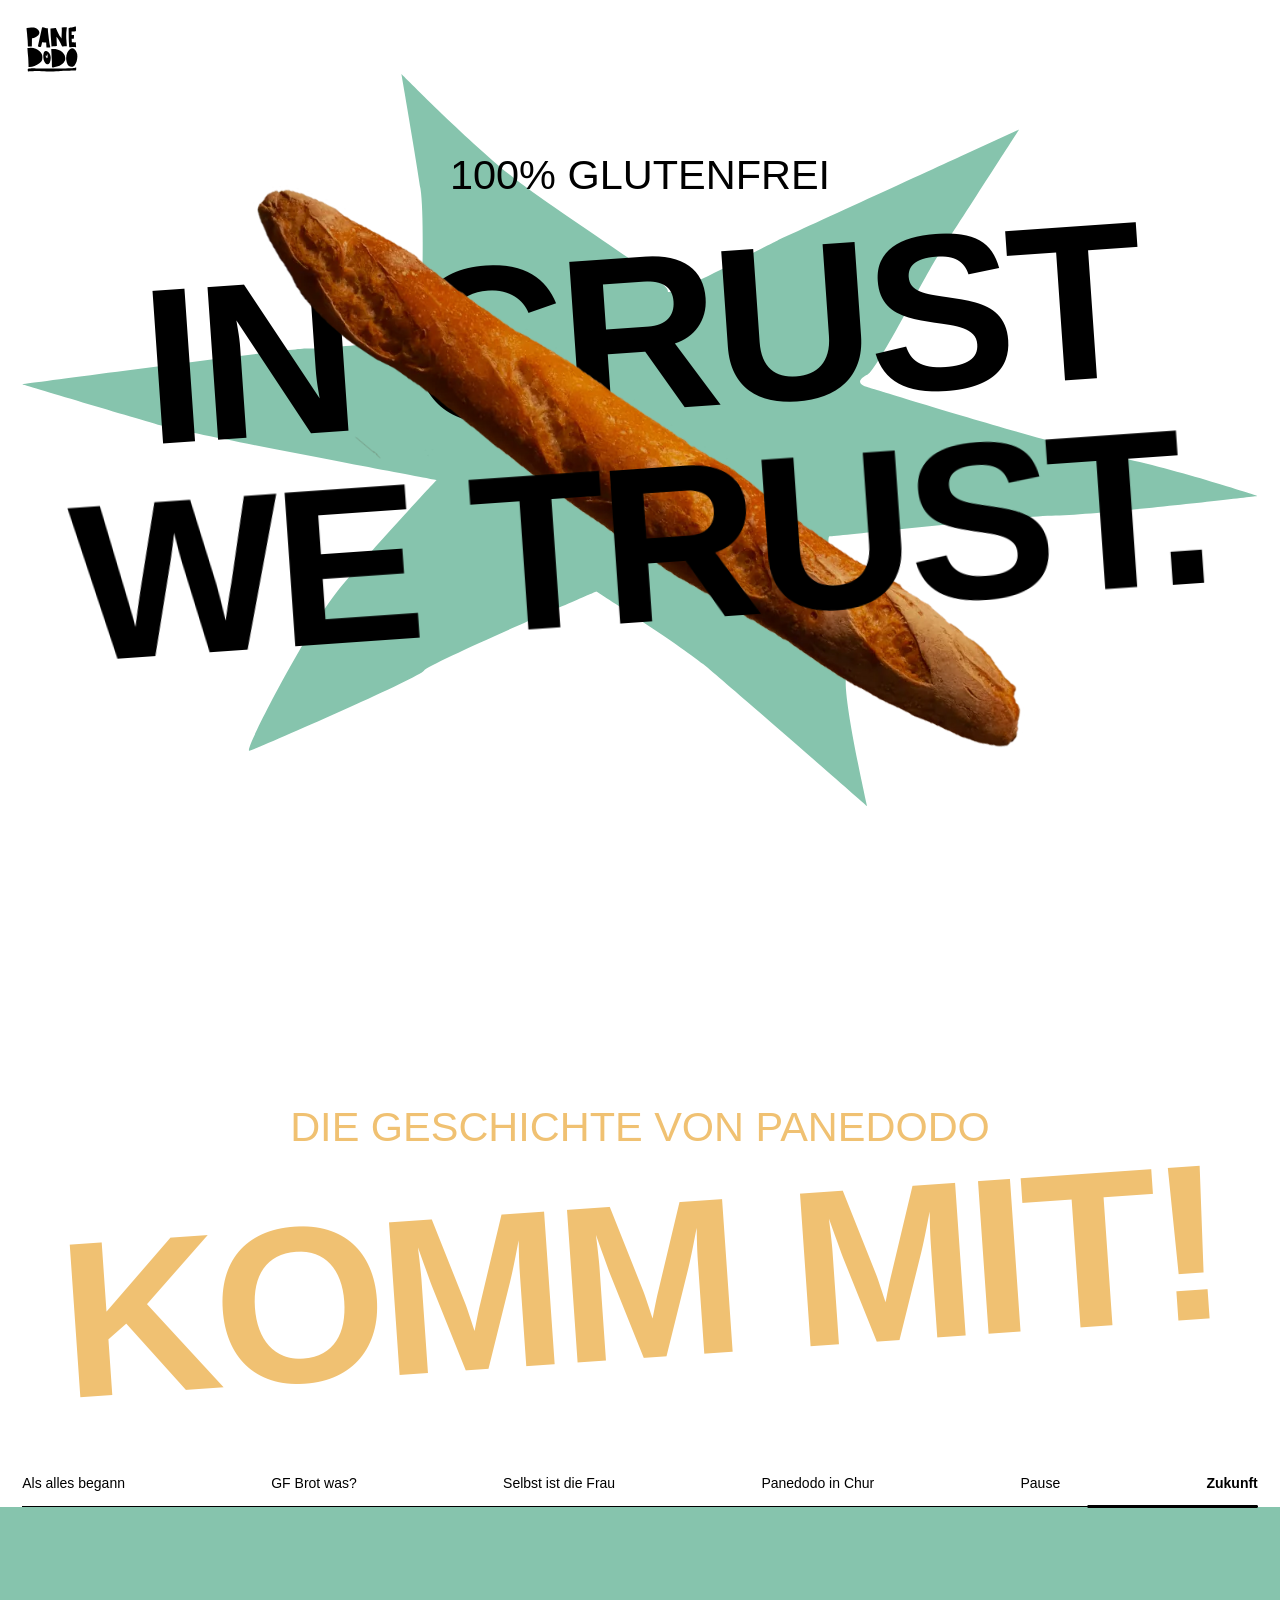
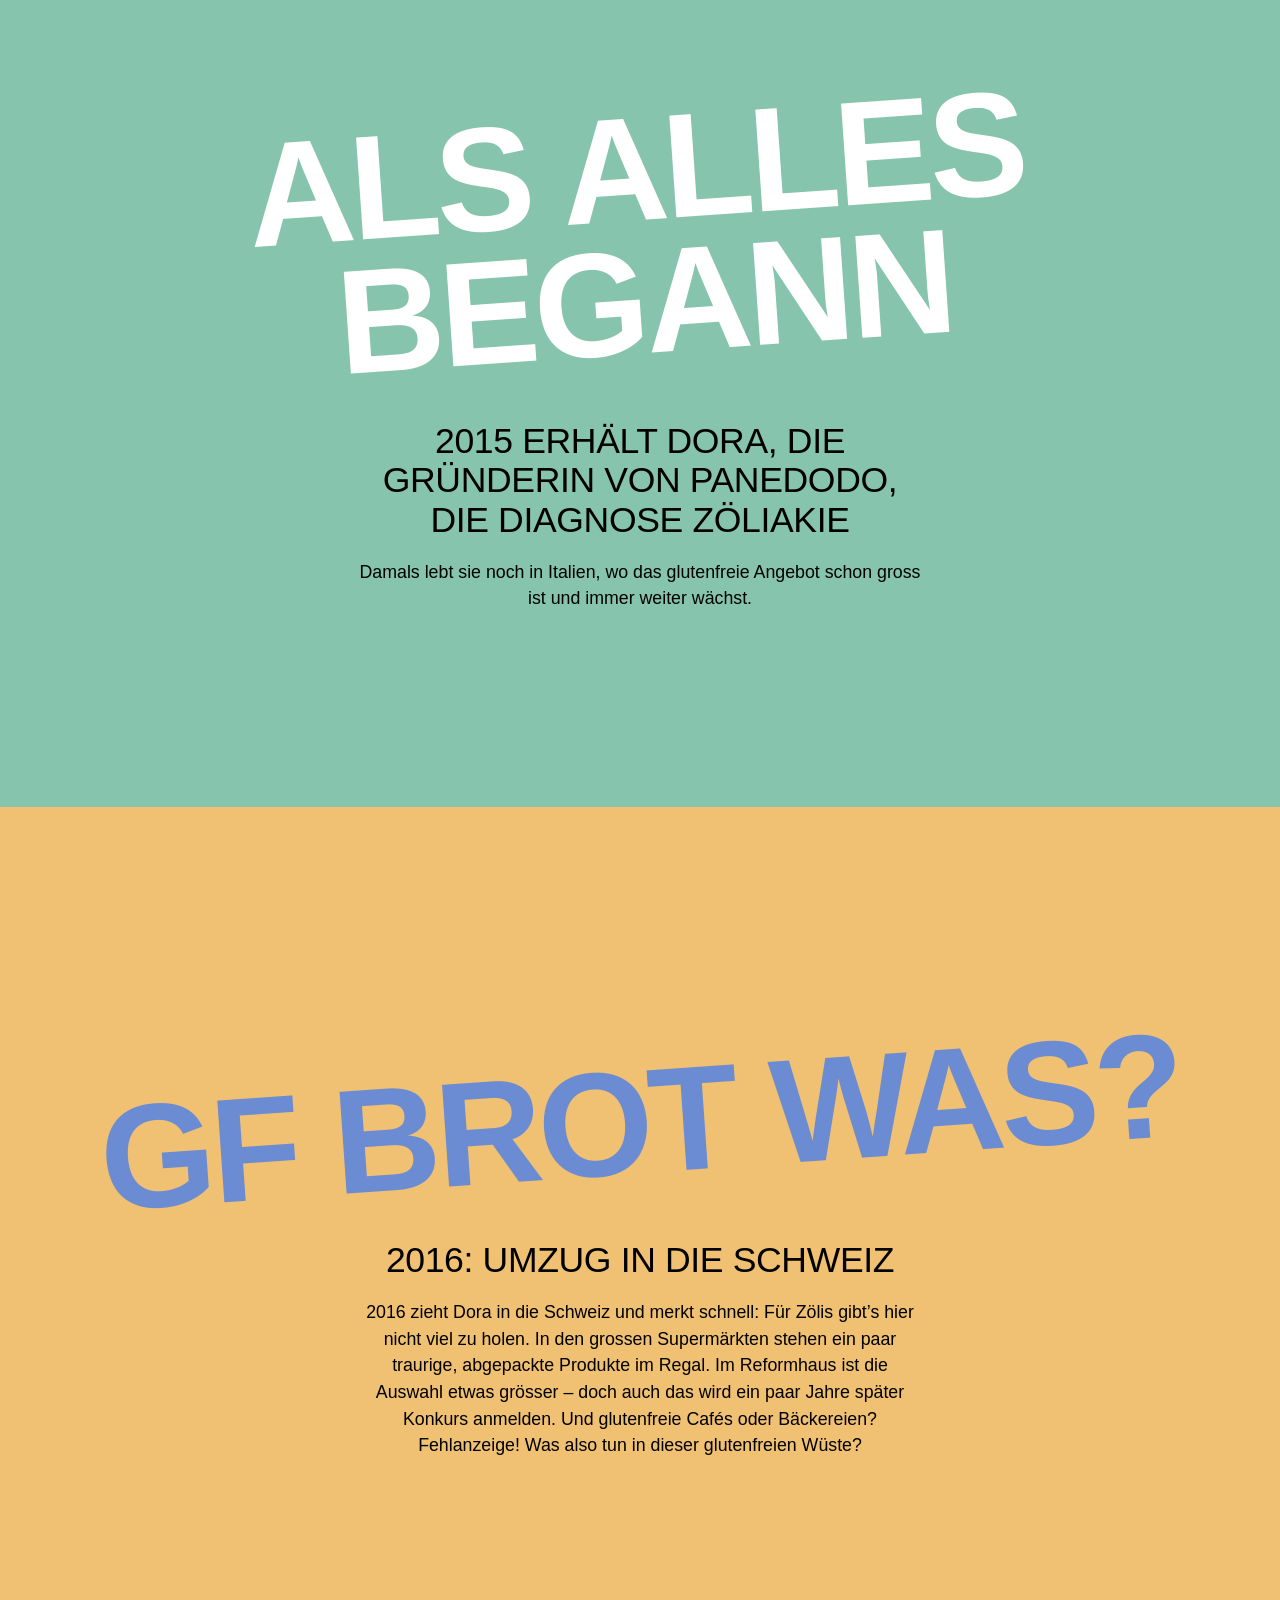
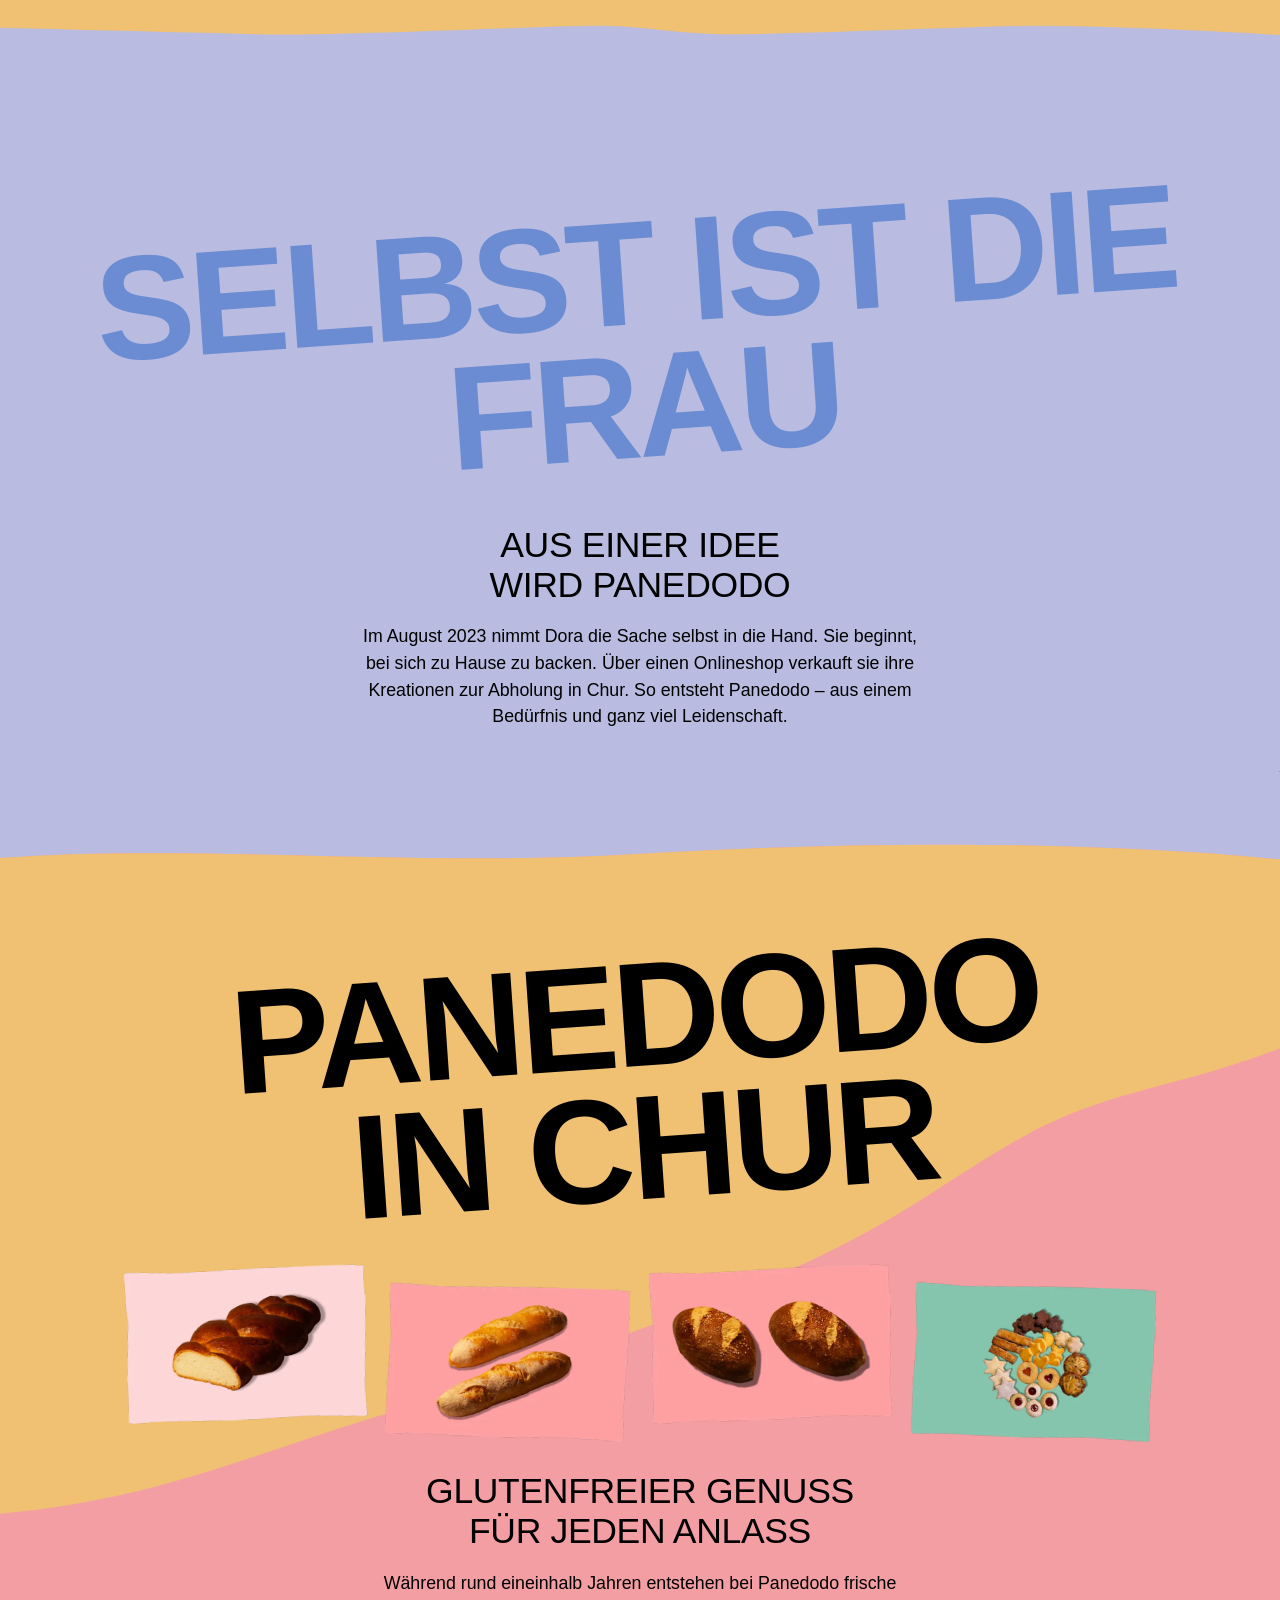
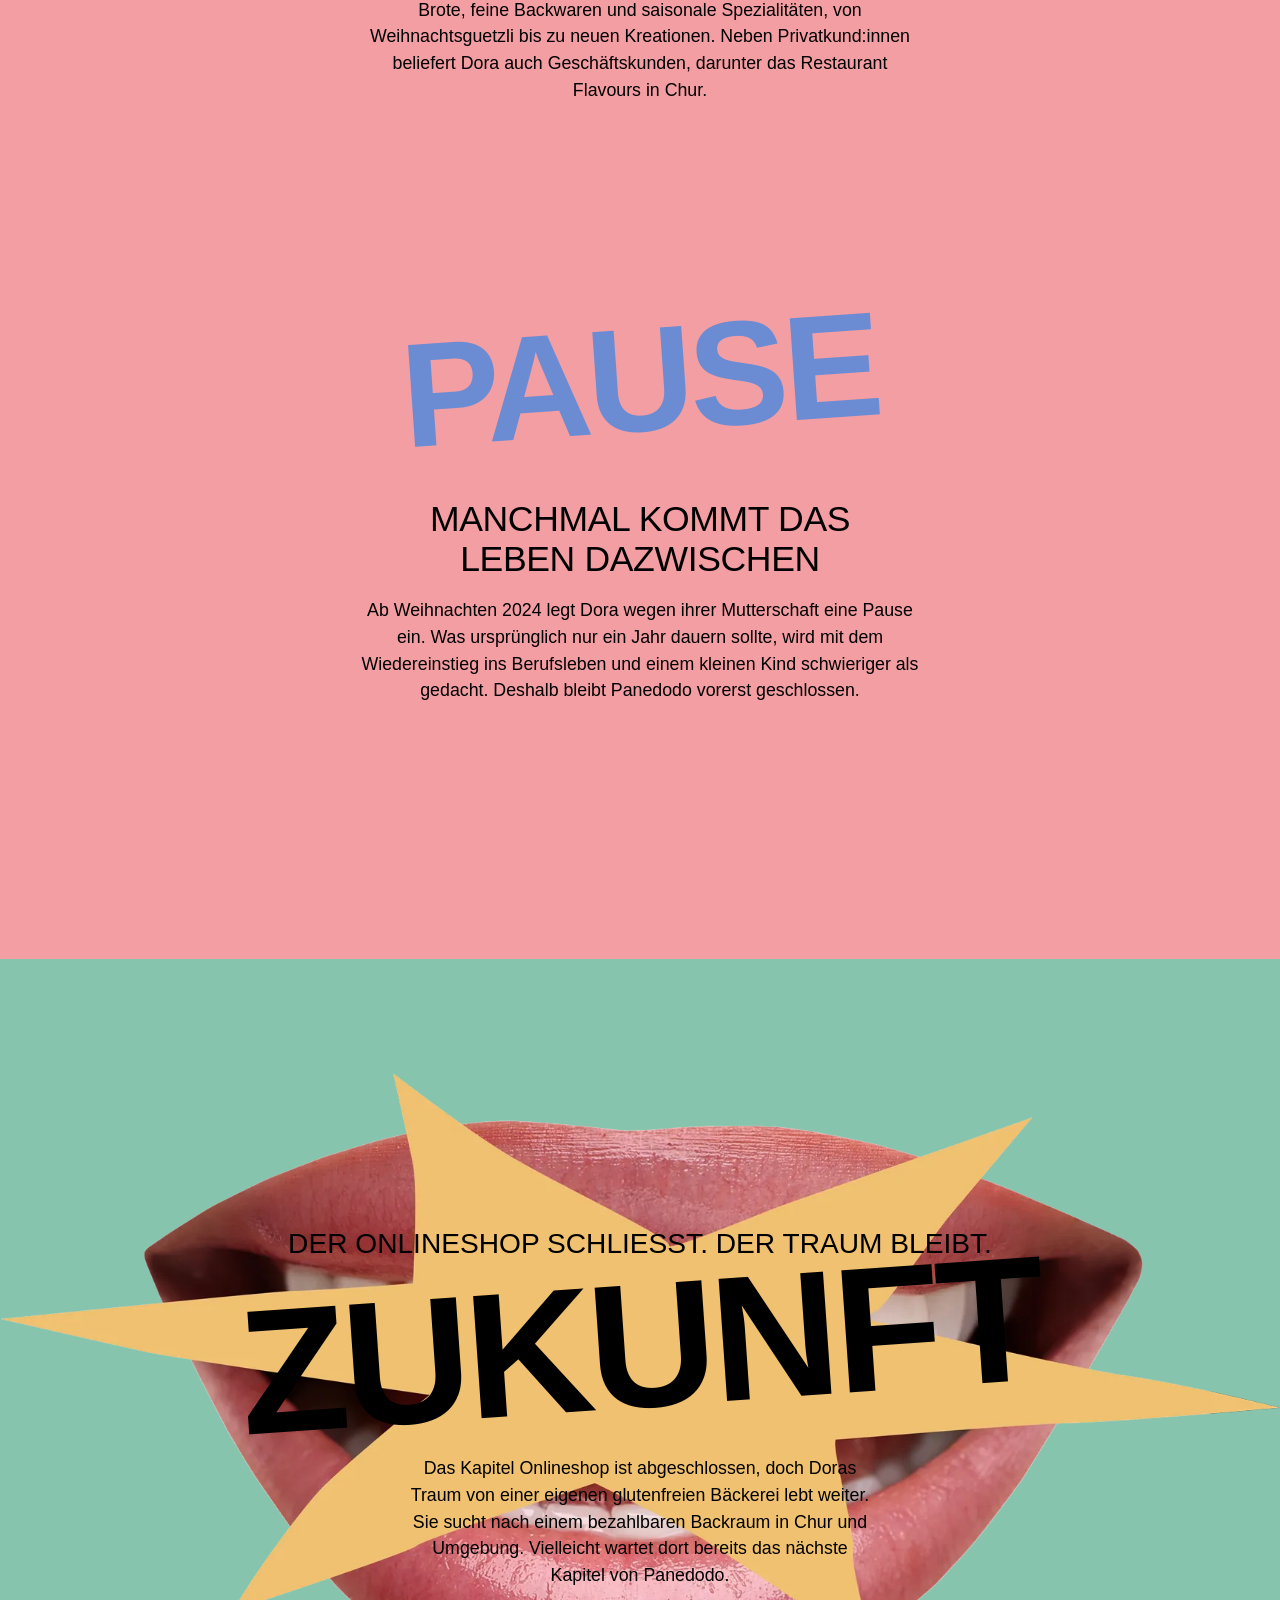
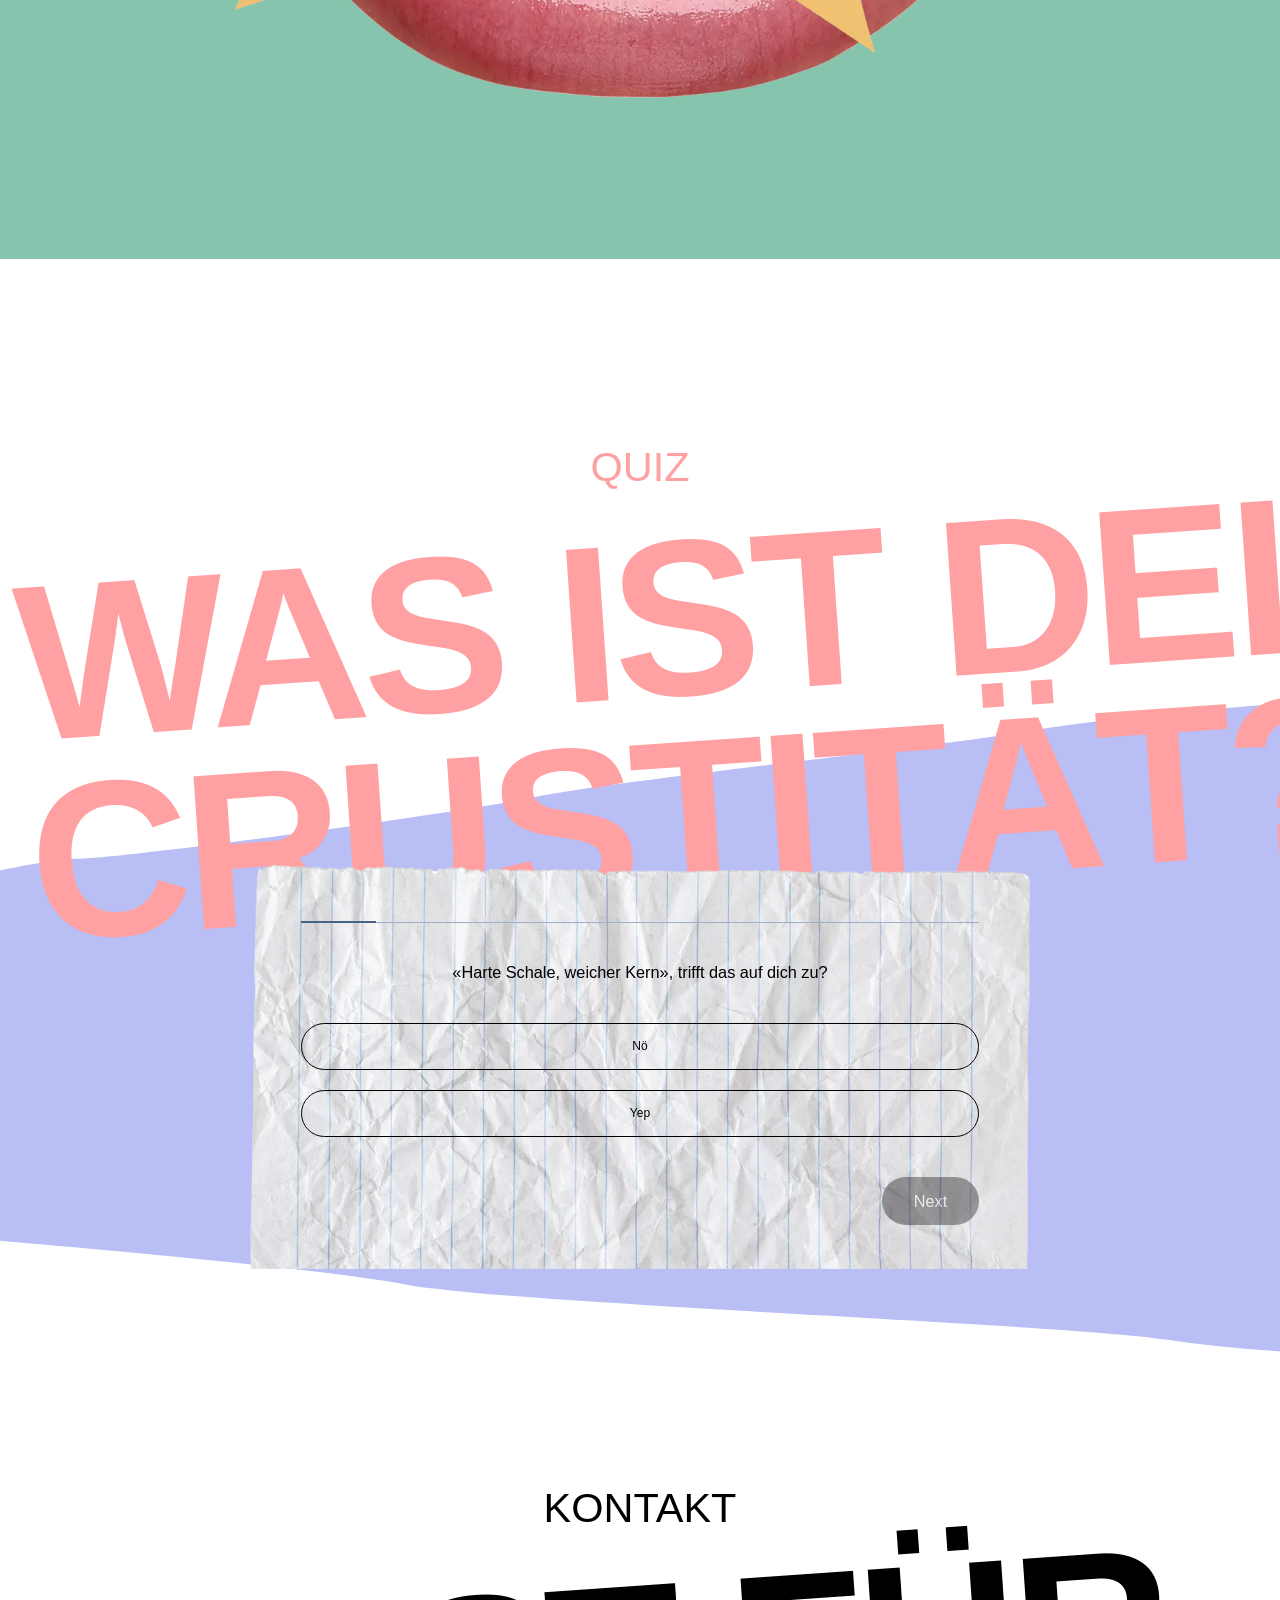
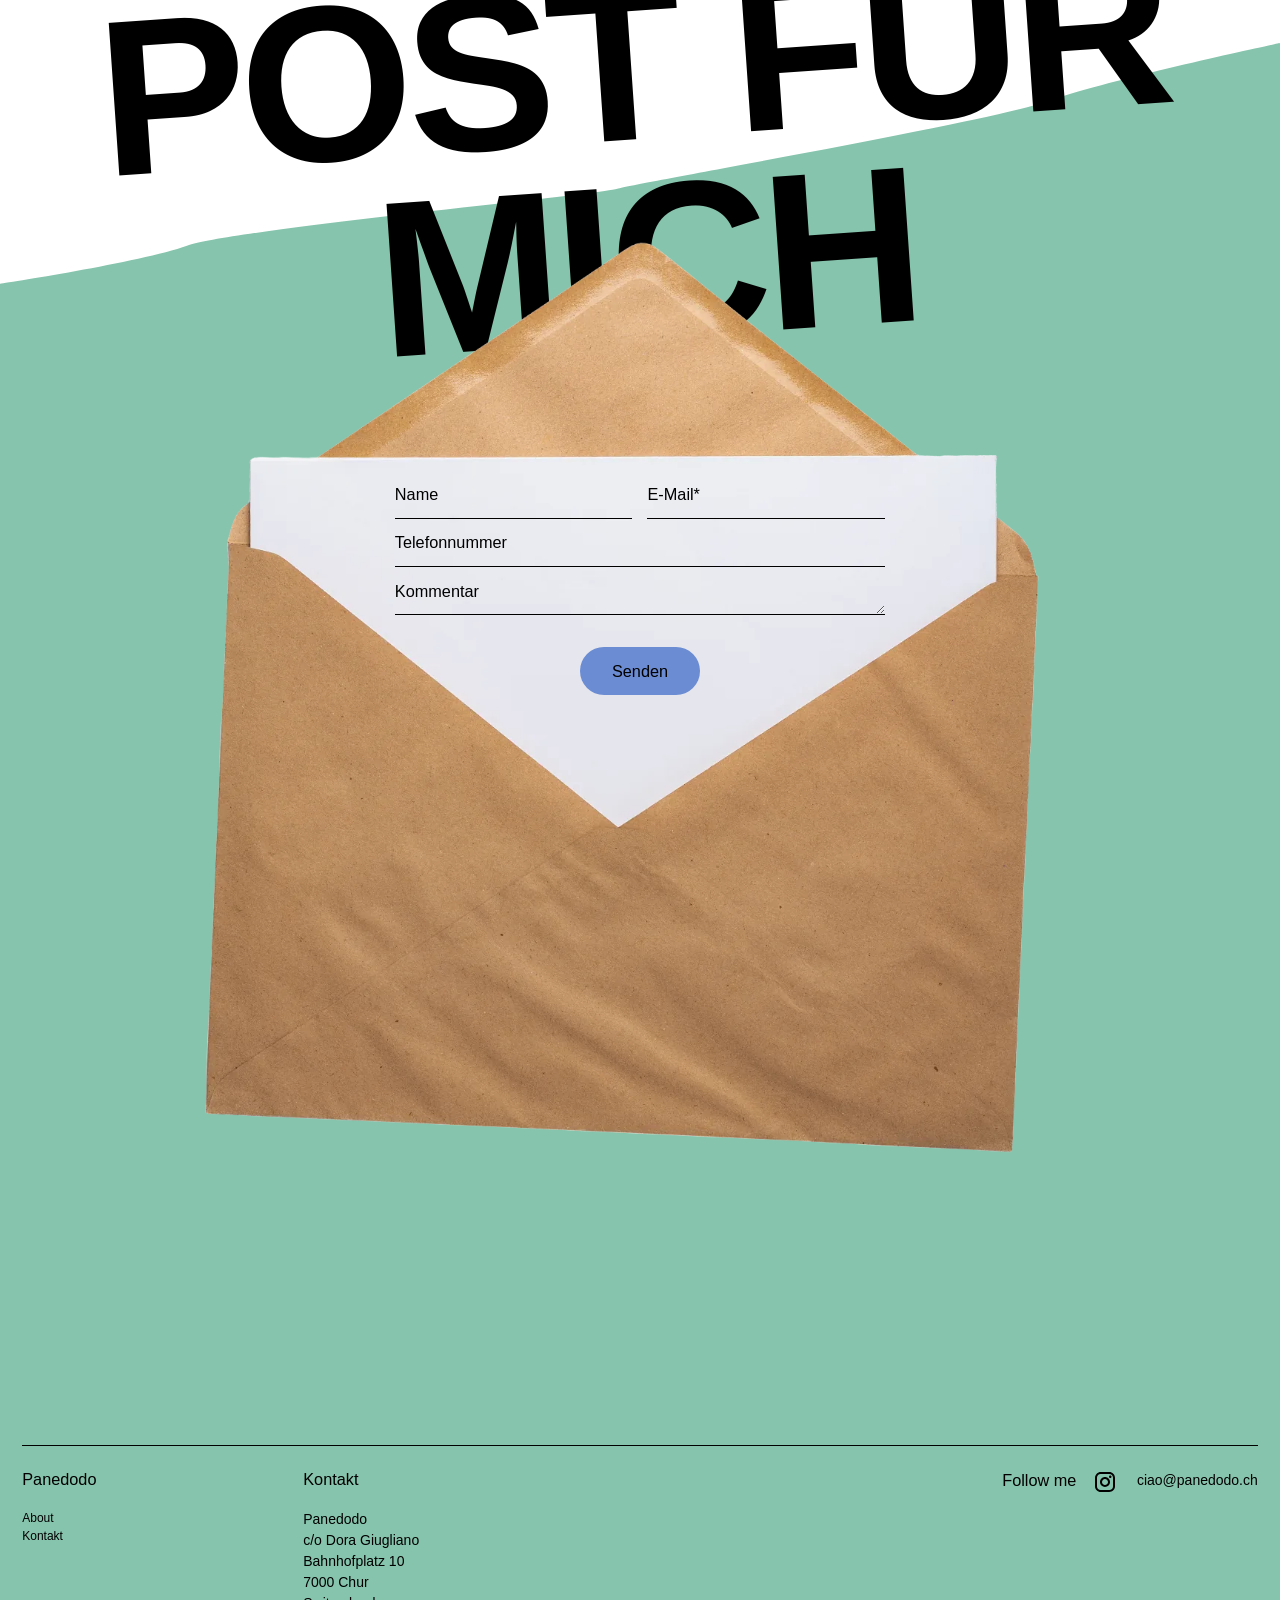
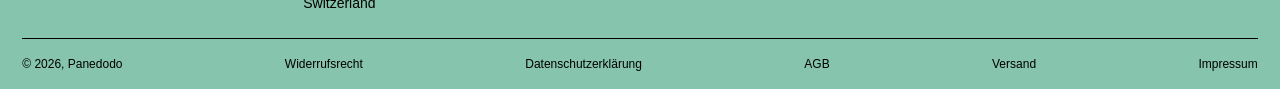
==== index.html @ 8320dff6 "Intro: story focus (eyebrow, meta description) per client feedback Co-Authored-By: Claude Sonnet 5.5" ====
<!doctype html>
<html lang="de-CH">
<head>
  <meta charset="utf-8">
  <meta name="viewport" content="width=device-width, initial-scale=1">
  <title>Panedodo – 100% glutenfrei. In Crust We Trust.</title>
  <meta name="description" content="Die Geschichte von Panedodo: wie aus der Diagnose Zöliakie eine glutenfreie Hausbäckerei in Chur wurde – und wie der Traum von der eigenen Bäckerei weitergeht.">
  <link rel="stylesheet" href="css/styles.css">
</head>
<body>

<a class="logo" href="#top" aria-label="Panedodo – zur Startseite">
  <img src="assets/logo.svg" alt="Panedodo" width="81" height="81">
</a>

<main id="top" class="page">

  <!-- ============ HERO ============ -->
  <section class="hero" aria-labelledby="hero-title">
    <img class="hero__star" src="assets/star.svg" alt="" aria-hidden="true">
    <div class="hero__star-mobile" aria-hidden="true"></div>
    <div class="title-unit">
      <p class="eyebrow">100% Glutenfrei</p>
      <h1 id="hero-title" class="display">In Crust</h1>
      <!--<h1 id="hero-title" class="display">We Trust.</h1>-->
    </div>
    <img class="hero__baguette" src="assets/baguette.webp" alt="Glutenfreies Baguette" width="970" height="707">
    <h1 class="display title-unit" style="z-index: 9999">we trust.</h1>
  </section>

  <!-- ============ PANEDODO-WEG ============ -->
  <section class="weg" id="weg" aria-labelledby="weg-title">
    <div class="title-unit title-unit--yellow">
      <p class="eyebrow">Die Geschichte von Panedodo</p>
      <h2 id="weg-title" class="display">Komm mit!</h2>
    </div>

    <nav class="tabs" aria-label="Kapitel der Panedodo-Geschichte">
      <ul class="tabs__list">
        <li><a class="tabs__link is-active" href="#anfang">Als alles begann</a></li>
        <li><a class="tabs__link" href="#gfbrot">GF Brot was?</a></li>
        <li><a class="tabs__link" href="#selbst">Selbst ist die Frau</a></li>
        <li><a class="tabs__link" href="#chur">Panedodo in Chur</a></li>
        <li><a class="tabs__link" href="#pause">Pause</a></li>
        <li><a class="tabs__link" href="#zukunft">Zukunft</a></li>
      </ul>
      <span class="tabs__indicator" aria-hidden="true"></span>
    </nav>

    <!-- 1 Als alles begann -->
    <!-- TODO Bild: Collage, Frau von hinten vor italienischer Bäckerei (noch nicht geliefert) -->
    <article class="step chapter chapter--green" id="anfang">
      <h2 class="display chapter__title chapter__title--white">Als alles begann</h2>
      <div class="body-unit chapter__body">
        <p class="lead">2015 erhält Dora, die Gründerin von Panedodo, die Diagnose Zöliakie</p>
        <p>Damals lebt sie noch in Italien, wo das glutenfreie Angebot schon gross ist und immer weiter wächst.</p>
      </div>
    </article>

    <!-- 2 GF Brot was? -->
    <!-- TODO Bild: Collage im Druckraster, Frau mit Koffer, Schweizer Symbole (noch nicht geliefert) -->
    <article class="step chapter chapter--yellow" id="gfbrot">
      <h2 class="display chapter__title chapter__title--blue">GF Brot was?</h2>
      <div class="body-unit chapter__body">
        <p class="lead">2016: Umzug in die Schweiz</p>
        <p>2016 zieht Dora in die Schweiz und merkt schnell: Für Zölis gibt’s hier nicht viel zu holen. In den grossen Supermärkten stehen ein paar traurige, abgepackte Produkte im Regal. Im Reformhaus ist die Auswahl etwas grösser – doch auch das wird ein paar Jahre später Konkurs anmelden. Und glutenfreie Cafés oder Bäckereien? Fehlanzeige! Was also tun in dieser glutenfreien Wüste?</p>
      </div>
    </article>

    <!-- 3 Selbst ist die Frau -->
    <article class="step mise" id="selbst">
      <div class="mise__bg" aria-hidden="true"></div>
      <h2 class="display mise__heading">Selbst ist die Frau</h2>
      <div class="body-unit mise__body">
        <p class="lead mise__title">Aus einer Idee wird Panedodo</p>
        <p>Im August 2023 nimmt Dora die Sache selbst in die Hand. Sie beginnt, bei sich zu Hause zu backen. Über einen Onlineshop verkauft sie ihre Kreationen zur Abholung in Chur. So entsteht Panedodo – aus einem Bedürfnis und ganz viel Leidenschaft.</p>
      </div>
    </article>

    <!-- 4 Panedodo in Chur -->
    <article class="step chapter chapter--chur" id="chur">
      <div class="chapter__bg chapter__bg--backen" aria-hidden="true"></div>
      <h2 class="display chapter__title chapter__title--black">Panedodo in Chur</h2>
      <ul class="chur__products" aria-label="Auswahl aus dem Panedodo-Sortiment">
        <li><img src="assets/shop-08.webp" alt="Butterzopf" width="600" height="378" loading="lazy"></li>
        <li><img src="assets/shop-11.webp" alt="Baguette" width="600" height="378" loading="lazy"></li>
        <li><img src="assets/shop-05.webp" alt="Silserli" width="600" height="378" loading="lazy"></li>
        <li><img src="assets/shop-03.webp" alt="Weihnachtsguetzli" width="600" height="378" loading="lazy"></li>
      </ul>
      <div class="body-unit chapter__body">
        <p class="lead">Glutenfreier Genuss für jeden Anlass</p>
        <p>Während rund eineinhalb Jahren entstehen bei Panedodo frische Brote, feine Backwaren und saisonale Spezialitäten, von Weihnachtsguetzli bis zu neuen Kreationen. Neben Privatkund:innen beliefert Dora auch Geschäftskunden, darunter das Restaurant Flavours in Chur.</p>
      </div>
    </article>

    <!-- 5 Pause -->
    <!-- TODO Bild: ruhiges Stillleben, Brot auf Holzbrett, Kindergegenstände (noch nicht geliefert) -->
    <article class="step chapter chapter--pink" id="pause">
      <h2 class="display chapter__title chapter__title--blue">Pause</h2>
      <div class="body-unit chapter__body">
        <p class="lead">Manchmal kommt das Leben dazwischen</p>
        <p>Ab Weihnachten 2024 legt Dora wegen ihrer Mutterschaft eine Pause ein. Was ursprünglich nur ein Jahr dauern sollte, wird mit dem Wiedereinstieg ins Berufsleben und einem kleinen Kind schwieriger als gedacht. Deshalb bleibt Panedodo vorerst geschlossen.</p>
      </div>
    </article>

    <!-- 6 Zukunft -->
    <article class="step mampf mampf--green" id="zukunft">
      <div class="title-unit">
        <p class="eyebrow mampf__eyebrow">Der Onlineshop schliesst. Der Traum bleibt.</p>
        <h2 class="display mampf__title">Zukunft</h2>
      </div>
      <p class="mampf__copy">Das Kapitel Onlineshop ist abgeschlossen, doch Doras Traum von einer eigenen glutenfreien Bäckerei lebt weiter. Sie sucht nach einem bezahlbaren Backraum in Chur und Umgebung. Vielleicht wartet dort bereits das nächste Kapitel von Panedodo.</p>
    </article>
  </section>

  <!-- ============ QUIZ ============ -->
  <section class="quiz" id="quiz" aria-labelledby="quiz-title">
    <div class="quiz__bg" aria-hidden="true"></div>
    <div class="title-unit title-unit--pink">
      <p class="eyebrow">Quiz</p>
      <h2 id="quiz-title" class="display">Was ist deine<br>Crustität?</h2>
    </div>
    <div class="quiz__paper">
      <form class="quiz__frame" data-quiz>
        <div class="progress" role="progressbar" aria-valuemin="1" aria-valuemax="9" aria-valuenow="1" aria-label="Fortschritt">
          <span class="progress__bar"></span>
        </div>
        <fieldset class="quiz__step">
          <legend class="quiz__question" data-question>«Harte Schale, weicher Kern», trifft das auf dich zu?</legend>
          <div class="quiz__answers" data-answers></div>
        </fieldset>
        <p class="quiz__result" data-result hidden></p>
        <div class="quiz__actions">
          <button class="btn btn--black" type="submit" data-next disabled>Next</button>
        </div>
      </form>
    </div>
  </section>


  <!-- ============ KONTAKT + FOOTER ============ -->
  <div class="green-zone">
    <section class="kontakt" id="kontakt" aria-labelledby="kontakt-title">
      <div class="title-unit">
        <p class="eyebrow">Kontakt</p>
        <h2 id="kontakt-title" class="display">Post für<br>mich</h2>
      </div>
      <div class="kontakt__stage">
        <picture class="kontakt__envelope" aria-hidden="true">
          <source srcset="assets/briefmarke.webp" media="(max-width: 800px)">
          <img src="assets/kontakt.webp" alt="" width="1214" height="1350">
        </picture>
        <!-- TODO: action auf den eigenen Formular-Endpunkt setzen -->
        <form class="kontakt__form" action="#" method="post">
          <div class="field-row">
            <label class="field"><span class="sr-only">Name</span><input type="text" name="name" placeholder="Name" autocomplete="name"></label>
            <label class="field"><span class="sr-only">E-Mail (Pflichtfeld)</span><input type="email" name="email" placeholder="E-Mail*" autocomplete="email" required></label>
          </div>
          <label class="field"><span class="sr-only">Telefonnummer</span><input type="tel" name="phone" placeholder="Telefonnummer" autocomplete="tel"></label>
          <label class="field"><span class="sr-only">Kommentar</span><textarea name="message" rows="1" placeholder="Kommentar"></textarea></label>
          <button class="btn btn--blue" type="submit">Senden</button>
        </form>
      </div>
    </section>

    <footer class="footer">
      <div class="footer__main">
        <div class="footer__cols">
          <nav class="footer__col" aria-label="Seiten">
            <p class="footer__title">Panedodo</p>
            <ul class="footer__small">
              <li><a href="#weg">About</a></li>
              <li><a href="#kontakt">Kontakt</a></li>
            </ul>
          </nav>
          <div class="footer__col">
            <p class="footer__title">Kontakt</p>
            <address class="footer__address">Panedodo<br>c/o Dora Giugliano<br>Bahnhofplatz 10<br>7000 Chur<br>Switzerland</address>
          </div>
        </div>
        <div class="footer__social">
          <div>
            <a class="footer_title" href="https://www.instagram.com/pane.dodo/">Follow me</a>
            <a class="footer__icon" href="https://www.instagram.com/pane.dodo/" aria-label="Instagram"><img src="assets/ig.svg" alt="" width="24" height="24"></a>
          </div>
          <a class="footer__mail" href="mailto:ciao@panedodo.ch">ciao@panedodo.ch</a>
        </div>
      </div>
      <div class="footer__legal">
        <span>© 2026, Panedodo</span>
        <a href="widerrufsrecht.html">Widerrufsrecht</a>
        <a href="datenschutzerklaerung.html">Datenschutzerklärung</a>
        <a href="agb.html">AGB</a>
        <a href="#">Versand</a>
        <a href="impressum.html">Impressum</a>
      </div>
    </footer>
  </div>
</main>

<a class="to-top" href="#top" aria-label="Nach oben">
  <svg viewBox="0 0 24 24" width="28" height="28" aria-hidden="true"><path d="M11 20V7.83l-5.59 5.59L4 12l8-8 8 8-1.41 1.41L13 7.83V20h-2Z" fill="currentColor"/></svg>
</a>

<script src="js/main.js" defer></script>
</body>
</html>
---- css/styles.css ----
/* =========================================================
   Panedodo – umgesetzt aus Figma «Panedodo UI Design» / Page «Code»
   Basisbreite im Design: 1728px. Alle Collage-Masse skalieren
   mit --u (1 Design-Pixel), darunter greifen Mobile-Regeln.
   ========================================================= */

/* ---------- Fonts ----------
   «panedodo Display» und «Neue Haas Unica Pro» sind lizenzierte Schriften.
   Lege die Webfont-Dateien in /fonts ab (Dateinamen unten), dann werden sie
   überall geladen. Lokal installierte Schriften werden zuerst verwendet. */
@font-face {
  font-family: "panedodo Display";
  src: local("panedodo Display SemiBold"), local("panedodoDisplay-SemiBold"),
       url("../fonts/panedodo-display-semibold.woff2") format("woff2");
  font-weight: 600;
  font-display: swap;
}
@font-face {
  font-family: "Neue Haas Unica Pro";
  src: local("Neue Haas Unica Pro Medium"), local("NeueHaasUnicaPro-Medium"),
       url("../fonts/neue-haas-unica-pro-medium.woff2") format("woff2");
  font-weight: 500;
  font-display: swap;
}
@font-face {
  font-family: "Neue Haas Unica Pro";
  src: local("Neue Haas Unica Pro Black"), local("NeueHaasUnicaPro-Black"),
       url("../fonts/neue-haas-unica-pro-black.woff2") format("woff2");
  font-weight: 900;
  font-display: swap;
}

/* ---------- Tokens ---------- */
:root {
  --u: calc(100vw / 1728);

  --c-black: #000;
  --c-white: #fff;
  --c-green: #86c4ad;
  --c-yellow: #f0c172;
  --c-pink: #ffa0a3;
  --c-pink-dark: #f39ea3;
  --c-blue: #6b8cd3;
  --c-lavender: #b9bce0;
  --c-lavender-2: #b9bef5;
  --c-progress: #9cb0c9;
  --c-progress-active: #486284;

  --f-display: "panedodo Display", Impact, "Arial Narrow", "Arial Black", sans-serif;
  --f-body: "Neue Haas Unica Pro", "Helvetica Neue", Helvetica, Arial, sans-serif;

  /* Typo-Skala (Figma: 300 / 100 / 56 / 22 / 14 / 12) */
  --fs-display: max(calc(300 * var(--u)), 3.6rem);
  --fs-eyebrow: max(calc(56 * var(--u)), 1.5rem);
  --fs-body: max(1rem, calc(22 * var(--u)));
  --fs-small: max(0.875rem, calc(14 * var(--u)));
  --fs-tiny: max(0.75rem, calc(12 * var(--u)));

  --gutter: max(calc(30 * var(--u)), 16px);
  --section-gap: calc(256 * var(--u));
}

/* ---------- Base ---------- */
*, *::before, *::after { box-sizing: border-box; }
html { scroll-behavior: smooth; }
@media (prefers-reduced-motion: reduce) { html { scroll-behavior: auto; } }
body {
  margin: 0;
  background: var(--c-white);
  color: var(--c-black);
  font-family: var(--f-body);
  font-weight: 500;
  font-size: var(--fs-body);
  line-height: 1.2;
  -webkit-font-smoothing: antialiased;
  overflow-x: clip;
}
img { display: block; max-width: 100%; height: auto; }
a { color: inherit; }
p, h1, h2, h3, ul, figure { margin: 0; }
ul { list-style: none; padding: 0; }
button, input, textarea { font: inherit; color: inherit; }
.sr-only {
  position: absolute; width: 1px; height: 1px; padding: 0; margin: -1px;
  overflow: hidden; clip: rect(0 0 0 0); white-space: nowrap; border: 0;
}
:focus-visible { outline: 2px solid var(--c-blue); outline-offset: 3px; }

.page {
  position: relative;
  overflow-x: clip;
  overflow-y: visible;
  display: flex;
  flex-direction: column;
  gap: var(--section-gap);
}

/* ---------- Typo-Komponenten ---------- */
.title-unit {
  position: relative;
  z-index: 1;
  text-align: center;
  padding-inline: var(--gutter);
}
.eyebrow {
  font-size: var(--fs-eyebrow);
  line-height: 0.9;
  text-transform: uppercase;
  margin-bottom: calc(48 * var(--u));
}
.display {
  font-family: var(--f-display);
  font-weight: 600;
  font-size: var(--fs-display);
  line-height: 0.9;
  letter-spacing: -0.03em;
  text-transform: uppercase;
  text-wrap: balance;
  transform: rotate(-4deg);
}
@media (min-width: 801px) { .display { white-space: nowrap; } }
.title-unit--yellow { color: var(--c-yellow); }
.title-unit--pink { color: var(--c-pink); }
.title-unit--green { color: var(--c-green); }

.body-unit { display: flex; flex-direction: column; align-items: flex-start; gap: calc(32 * var(--u)); gap: max(calc(32 * var(--u)), 16px); }
.body-unit .lead { font-size: var(--fs-eyebrow); line-height: 0.9; text-transform: uppercase; }
.body-unit p:not(.lead) { font-size: var(--fs-body); line-height: 1.2; }

.legal-page {
  min-height: 100vh;
  padding: max(180px, calc(220 * var(--u))) var(--gutter) 120px;
  display: flex; flex-direction: column; align-items: center; gap: 64px;
}
.legal-page .title-unit { width: 100%; }
.legal-page .display { white-space: normal; }
.legal-page__content { width: min(900px, 100%); }
.legal-page__section + .legal-page__section { margin-top: 32px; }
.legal-page__section h2 { font-size: var(--fs-body); font-weight: 900; margin-bottom: 16px; }
.legal-page__section p { line-height: 1.45; }
.legal-page__section p + p { margin-top: 16px; }
.legal-page__list { display: flex; flex-direction: column; gap: 24px; padding-left: 1.5em; }
.legal-page__list li { padding-left: 8px; }
.legal-page__list li::marker { font-weight: 900; }
.legal-page__list h2 { font-size: var(--fs-body); font-weight: 900; margin-bottom: 8px; }
.legal-page__list li > p + p { margin-top: 12px; }
.legal-page__list p, .legal-page__note { line-height: 1.45; }
.legal-page__intro { margin-bottom: 24px; line-height: 1.45; }
.legal-page__note { margin-top: 32px; }

/* ---------- Buttons ---------- */
.btn {
  display: inline-flex; align-items: center; justify-content: center;
  padding: 16px 32px;
  border: 0; border-radius: 30px;
  font-size: var(--fs-body); line-height: 1;
  text-decoration: none; cursor: pointer;
  transition: transform .15s ease, filter .15s ease, opacity .15s ease;
}
.btn:hover { transform: translateY(-2px); filter: brightness(1.05); }
.btn:disabled { opacity: .35; cursor: not-allowed; transform: none; }
.btn--yellow { background: var(--c-yellow); color: var(--c-black); }
.btn--black  { background: var(--c-black); color: var(--c-white); }
.btn--blue   { background: var(--c-blue); color: var(--c-black); }

/* ---------- Logo + To-Top ---------- */
.logo {
  position: fixed; z-index: 20;
  top: max(calc(30 * var(--u)), 12px); left: max(calc(30 * var(--u)), 12px);
  width: max(calc(81 * var(--u)), 52px);
}
.to-top {
  position: fixed; z-index: 30;
  right: var(--gutter); bottom: var(--gutter);
  width: 64px; height: 48px; border-radius: 30px;
  display: grid; place-items: center;
  background: var(--c-pink); color: var(--c-white);
  opacity: 0; pointer-events: none; transform: translateY(10px);
  transition: opacity .2s ease, transform .2s ease;
}
.to-top.is-visible { opacity: 1; pointer-events: auto; transform: none; }

/* ---------- Hero ---------- */
.hero {
  position: relative;
  min-height: calc(1240 * var(--u));
  padding: max(calc(210 * var(--u)), 90px) 0 calc(72 * var(--u));
}
.hero__star {
  position: absolute; left: calc(30 * var(--u)); top: calc(100 * var(--u));
  width: calc(1668 * var(--u));
}
.hero__star-mobile { display: none; }
.hero .display { line-height: 0.95;
position: relative; z-index: 1;
}
.hero__baguette {
  position: absolute; z-index: 2;
  left: calc(342 * var(--u)); top: calc(249 * var(--u));
  width: calc(1044 * var(--u));
  transform: scaleX(-1);
  pointer-events: none;
}

/* ---------- Panedodo-Weg ---------- */
.weg { position: relative; }

.tabs {
  --tabs-padding-top: max(calc(124 * var(--u)), 40px);
  --logo-top: max(calc(30 * var(--u)), 12px);
  --logo-size: max(calc(81 * var(--u)), 52px);
  position: sticky; z-index: 20;
  top: calc(var(--logo-top) + var(--logo-size) - var(--tabs-padding-top));
  margin: 0 var(--gutter);
  padding: var(--tabs-padding-top) 0 0;
  background: transparent;
}
.tabs__list {
  display: flex; justify-content: space-between; gap: 15px;
  padding-bottom: 12px;
  border-bottom: 1px solid var(--c-black);
  font-size: var(--fs-small); line-height: 1.5;
  overflow-x: auto; scrollbar-width: none;
}
.tabs__list::-webkit-scrollbar { display: none; }
.tabs__link { text-decoration: none; white-space: nowrap; font-weight: 500; }
.tabs__link.is-active { font-weight: 900; }
.tabs__indicator {
  position: absolute; left: 0; bottom: -1px;
  width: 170px; height: 3px; background: var(--c-black);
  transition: transform .3s ease, width .3s ease;
}

.step { position: relative; }

/* Mise en Place */
.mise {
  position:relative;
  display: flex; flex-direction: column; align-items: center; justify-content: center;
  gap: calc(72 * var(--u));
  padding: calc(160 * var(--u)) var(--gutter);
  min-height: 100vh; min-height: 100svh;
  margin-top: max(calc(32 * var(--u)), 8px);
  margin-bottom: -1px;
}
.mise__bg {
  position: absolute; inset: 0;
  background: url("../assets/bg_mise.webp") center / 100% 100% no-repeat;
}
.mise__title { color: var(--c-black); }
.mise__heading {
  position: relative; z-index: 3;
  text-align: center; color: var(--c-blue);
  font-size: max(calc(200 * var(--u)), 2.6rem); white-space: normal;
}
.mise__body {
  position: relative; z-index: 3;
  width: min(calc(760 * var(--u)), 100% - 2 * var(--gutter));
  margin: 0 auto;
}

.step-title { font-size: max(calc(200 * var(--u)), 2.6rem); }

/* Kapitel (Geschichte) */
.chapter {
  position: relative;
  display: flex; flex-direction: column; align-items: center;
  gap: calc(72 * var(--u));
  padding: calc(160 * var(--u)) var(--gutter);
  min-height: 100vh; min-height: 100svh;
  justify-content: center;
}
.chapter__bg { position: absolute; z-index: 0; inset: 0; background: center / 100% 100% no-repeat; }
.chapter__bg--backen { background-image: url("../assets/bg_chur.svg"); }
.chapter__bg--mise { background-image: url("../assets/bg_mise.webp"); }
.chapter__title {
  position: relative; z-index: 1;
  font-size: max(calc(200 * var(--u)), 2.6rem);
  white-space: normal; text-wrap: balance;
  max-width: 100%; text-align: center;
}
.chapter__title--yellow { color: var(--c-yellow); }
.chapter__title--pink { color: var(--c-pink); }
.chapter__title--blue { color: var(--c-blue); }
.chapter__title--black { color: var(--c-black); }
.chapter__title--white { color: var(--c-white); }
.chapter--green { background-color: var(--c-green); }
.chapter--yellow { background-color: var(--c-yellow); }
.chapter--pink { background-color: var(--c-pink-dark); }
.mampf.mampf--green { background-color: var(--c-green); }
.chapter__body {
  position: relative; z-index: 1;
  width: calc(826 * var(--u));
}
/* Textblock: zentrierte, schmale Spalte (Ref. Mobbin: Wise Story, Mews, Headspace) */
.chapter__body, .mise__body {
  align-items: center; text-align: center;
  gap: max(calc(24 * var(--u)), 14px);
}
.chapter__body { width: min(calc(760 * var(--u)), 100% - 2 * var(--gutter)); }
.chapter__body .lead, .mise__body .lead {
  font-size: max(calc(48 * var(--u)), 1.35rem);
  font-weight: 500; line-height: 1.12; letter-spacing: -0.01em;
  text-transform: uppercase; text-align: center; text-wrap: balance;
  max-width: 22em;
}
.chapter__body p:not(.lead), .mise__body p:not(.lead), .mampf__copy {
  font-size: max(calc(24 * var(--u)), 1rem);
  line-height: 1.5; max-width: 34em;
  text-wrap: pretty;
}
.chur__products {
  position: relative; z-index: 1;
  display: flex; justify-content: center; gap: calc(30 * var(--u));
  width: min(calc(1389 * var(--u)), 100%);
  list-style: none; padding: 0; margin: 0;
}
.chur__products li { flex: 1 1 0; min-width: 0; }
.chur__products li:nth-child(odd) { transform: rotate(-2deg); }
.chur__products li:nth-child(even) { transform: rotate(2deg) translateY(calc(24 * var(--u))); }
.chur__products img { width: 100%; aspect-ratio: 600 / 378; object-fit: cover; }

/* Mampf */
.mampf {
  position: relative;
  min-height: 100vh; min-height: 100svh;
  height: calc(865 * var(--u));
  display: flex; flex-direction: column; align-items: center; justify-content: center;
  gap: calc(40 * var(--u));
  background: url("../assets/mampf.webp") center / contain no-repeat;
}
.mampf .title-unit { width: 100%; }
.mampf__eyebrow {
  font-size: calc(38 * var(--u)); line-height: 1.1;
  margin-bottom: calc(8 * var(--u));
}
.mampf__title { font-size: calc(240 * var(--u)); line-height: 0.9; }
.mampf__copy {
  position: relative; z-index: 1;
  width: calc(640 * var(--u));
  text-align: center;
}

/* ---------- Quiz ---------- */
.quiz { position: relative; padding-bottom: calc(40 * var(--u)); }
.quiz__bg {
  position: absolute; left: 0; right: 0; top: calc(328 * var(--u));
  height: calc(935 * var(--u));
  background: url("../assets/bg_quiz.svg") center / 100% 100% no-repeat;
}
.quiz .title-unit { z-index: 0; }
.quiz__paper {
  position: relative; z-index: 1;
  margin-top: calc(-77 * var(--u));
  min-height: calc(502 * var(--u));
  padding: calc(77 * var(--u)) var(--gutter) calc(60 * var(--u));
  background: url("../assets/quiz-papier.webp") center top / 100% 100% no-repeat;
  display: flex; justify-content: center;
}
.quiz__frame {
  width: min(calc(916 * var(--u)), 100%);
  display: flex; flex-direction: column; gap: max(calc(54 * var(--u)), 20px);
}
.progress { position: relative; height: 2px; }
.progress::before {
  content: ""; position: absolute; inset: 0.5px 0 auto 0; height: 1px; background: var(--c-progress);
}
.progress__bar {
  position: absolute; left: 0; top: 0; height: 2px; width: 33.33%;
  background: var(--c-progress-active); transition: width .3s ease;
}
.quiz__step { border: 0; margin: 0; padding: 0; min-width: 0; }
.quiz__question {
  display: block; width: 100%; padding: 0;
  text-align: center; font-size: var(--fs-body); margin-bottom: max(calc(54 * var(--u)), 20px);
}
.quiz__answers { display: flex; flex-direction: column; gap: 20px; }
.answer {
  position: relative; display: flex; align-items: center; justify-content: center;
  min-height: 47px; padding: 8px 16px;
  border: 1px solid var(--c-black); border-radius: 30px;
  font-size: var(--fs-tiny); line-height: 1.5; cursor: pointer;
  transition: background .15s ease, color .15s ease;
}
.answer input { position: absolute; opacity: 0; pointer-events: none; }
.answer:hover { background: rgba(0,0,0,.05); }
.answer:has(input:checked) { background: var(--c-black); color: var(--c-white); }
.answer:has(input:focus-visible) { outline: 2px solid var(--c-blue); outline-offset: 3px; }
.quiz__result { text-align: center; font-size: var(--fs-body); }
.quiz__result strong { display: block; font-family: var(--f-display); font-weight: 600; font-size: var(--fs-eyebrow); line-height: .9; text-transform: uppercase; margin-top: 12px; }
.quiz__actions { display: flex; justify-content: flex-end; }


/* ---------- Kontakt + Footer (grüne Fläche) ---------- */
.green-zone {
  position: relative;
  display: flex; flex-direction: column; gap: var(--section-gap);
  background:
    url("../assets/bg_green.svg") left top calc(208 * var(--u)) / 100% auto no-repeat,
    linear-gradient(transparent calc(208 * var(--u) + 26vw), var(--c-green) calc(208 * var(--u) + 26vw));
}
.kontakt {
  position: relative;
  min-height: calc(1042 * var(--u));
  display: flex; flex-direction: column; align-items: center; gap: 32px;
}
.kontakt .title-unit { width: 100%; }
.kontakt__stage { display: contents; }
.kontakt__envelope {
  position: absolute; z-index: 1; display: block;
  left: calc(227 * var(--u)); top: calc(438 * var(--u));
  width: calc(1214 * var(--u));
}
.kontakt__envelope img { width: 100%; height: auto; }
.kontakt__form {
  position: relative; z-index: 2;
  width: min(calc(662 * var(--u)), 100%);
  margin-top: calc(40 * var(--u)); margin-bottom: calc(256 * var(--u));
  padding-top: calc(64 * var(--u));
  display: flex; flex-direction: column; align-items: center; gap: 32px;
}
.kontakt__form .field-row { display: flex; gap: 15px; width: 100%; }
.field { display: block; width: 100%; }
.field input, .field textarea {
  display: block; width: 100%;
  height: 48px; padding: 15px 0;
  border: 0; border-bottom: 1px solid var(--c-black); border-radius: 0;
  background: transparent; font-size: var(--fs-body); line-height: 1.2;
  resize: vertical;
}
.field input::placeholder, .field textarea::placeholder { color: var(--c-black); opacity: 1; }
.field input:focus, .field textarea:focus { outline: none; border-bottom-width: 2px; }
.kontakt__form > .field, .kontakt__form .field-row { margin-bottom: -32px; }
.kontakt__form .btn { margin-top: 32px; }

.footer {
  position: relative; z-index: 2;
  margin: 0 var(--gutter);
  padding-top: calc(500 * var(--u));
}
.footer__main {
  display: flex; justify-content: space-between; gap: 32px;
  padding: 24px 0;
  border-top: 1px solid var(--c-black);
  border-bottom: 1px solid var(--c-black);
}
.footer__cols { display: flex; gap: 16px; }
.footer__col { width: 265px; }
.footer__title { font-size: var(--fs-body); margin-bottom: 1.2em; }
.footer__small, .footer__address { font-size: var(--fs-tiny); line-height: 1.5; font-style: normal; }
.footer__address { font-size: var(--fs-small); }
.footer__small a, .footer__legal a, .footer__mail, .footer_title { text-decoration: none; }
.footer__small a:hover, .footer__legal a:hover, .footer__mail:hover, .footer_title:hover { text-decoration: underline; }
.footer__social { display: flex; gap: 20px; align-items: flex-start; }
.footer__icon { display: inline-block; margin-left: 12px; vertical-align: middle; }
.footer__social .footer__title { margin-bottom: .6em; }
.social { display: flex; gap: 8px; }
.footer__mail { font-size: var(--fs-small); line-height: 1.5; }
.footer__legal {
  display: flex; justify-content: space-between; align-items: center; gap: 36px;
  min-height: 50px; font-size: var(--fs-tiny); line-height: 1.5;
}

/* =========================================================
   Responsive
   ========================================================= */
@media (max-width: 1100px) {
}

@media (max-width: 800px) {
  :root { --section-gap: 96px; --fs-display: 14vw; --fs-eyebrow: clamp(1.4rem, 6.4vw, 3rem); }
  .display { white-space: normal; overflow-wrap: anywhere; }
  .step-title { font-size: 11vw; }

  .btn, .answer { padding: 12px 24px; }
  .answer { font-size: var(--fs-body); }

  .hero { min-height: 0; padding-top: 250px; padding-bottom: 38vw; }
  .hero__star { display: none; }
  .hero__star-mobile {
    display: block; position: absolute; z-index: 0;
    left: 5%; width: 90%; top: 150px; bottom: 0;
    background: url("../assets/star_mobile.webp") center / 100% 100% no-repeat;
    transform: rotate(90deg);
  }
  .hero__baguette { left: 12%; width: 76%; top: 300px; }

  .tabs { --tabs-padding-top: 24px; }
  .tabs__list { justify-content: flex-start; gap: 24px; }

  /* Collagen werden zu gestapelten Blöcken */
  .mise { height: auto; margin-top: 0; padding: 0 0 56px; }
  .mise__bg { background-color: var(--c-lavender); }
  .mise { padding-top: 28px; }
  .mise__heading { position: relative; top: auto; font-size: 10.5vw; padding: 0 var(--gutter); }
  .mise__body { padding-top: 0; }
  .mise__body {
    position: relative; left: auto; top: auto;
    width: auto; margin: 32px var(--gutter) 0;
  }


  .chapter { padding-block: 64px; gap: 32px; }
  .chapter__title { font-size: 11vw; }
  .chapter__body { width: auto; margin: 0 var(--gutter); }
  .chur__products { flex-wrap: wrap; }
  .chur__products li { flex: 1 1 42%; }

  .mampf { height: auto; aspect-ratio: 1728 / 907; }
  .mampf { gap: 2vw; }
  .mampf__eyebrow { font-size: clamp(0.8rem, 3.4vw, 1.4rem); }
  .mampf__title { font-size: 14vw; }
  .mampf__copy { width: 62%; font-size: 0.7rem; }

  .quiz__bg { top: 18%; height: 70%; }
  .quiz__paper {
    margin: -20px 15px 0; padding: 48px 12%; min-height: 0;
    background-image: url("../assets/quiz-papier-mobile.webp");
    background-size: 100% 100%;
  }

  .kontakt { min-height: 0; }
  .kontakt__stage {
    position: relative; display: grid; place-items: center;
    width: 100%; aspect-ratio: 400 / 295;
  }
  .kontakt__envelope { inset: 0; width: 100%; height: 100%; }
  .kontakt__envelope img { height: 100%; object-fit: contain; }
  .kontakt__form { width: 60%; margin: 0; padding: 0; gap: 24px; }
  .kontakt__form .field-row { flex-direction: column; gap: 0; }
  .footer { padding-top: 40vw; }
  .footer__main { flex-direction: column; }
  .footer__cols { flex-wrap: wrap; gap: 32px; }
  .footer__col { width: auto; min-width: 140px; }
  .footer__col:last-child { margin-left: auto; text-align: left; }
  .footer__legal { flex-wrap: wrap; justify-content: flex-start; gap: 8px 20px; padding: 16px 0; }
}

@media (max-width: 560px) {
  .kontakt__form { width: 70%; }
  .field input, .field textarea { height: 40px; padding: 10px 0; font-size: 0.9rem; }
}

/* Keine weissen Streifen zwischen Kapiteln: Wellen-Hintergründe überlappen die Nachbarn,
   deren Farbe scheint durch die transparenten Wellenränder. */
.weg { --wave-overlap: calc(120 * var(--u)); }
.mise { margin-top: calc(-1 * var(--wave-overlap)); }
#chur { margin-top: calc(-1 * var(--wave-overlap)); z-index: 2; }
#pause { margin-top: calc(-220 * var(--u)); z-index: 1; }
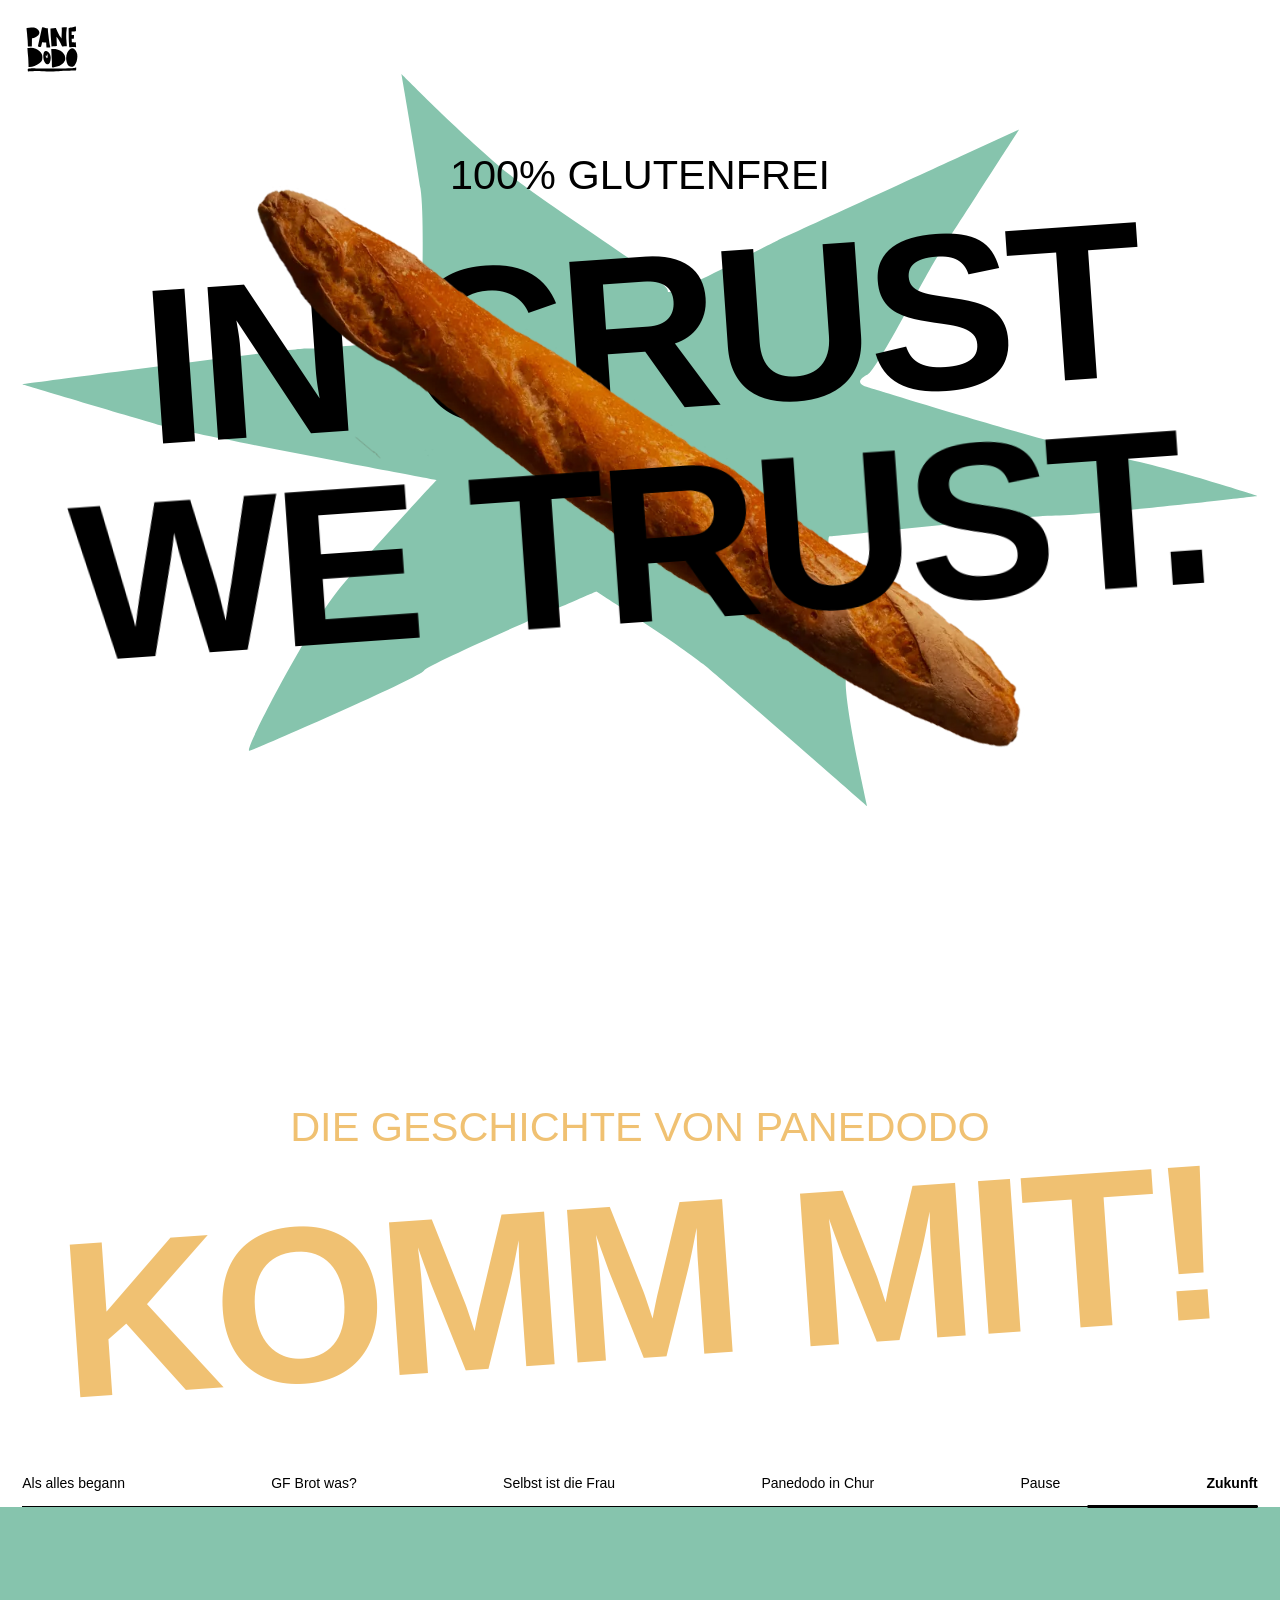
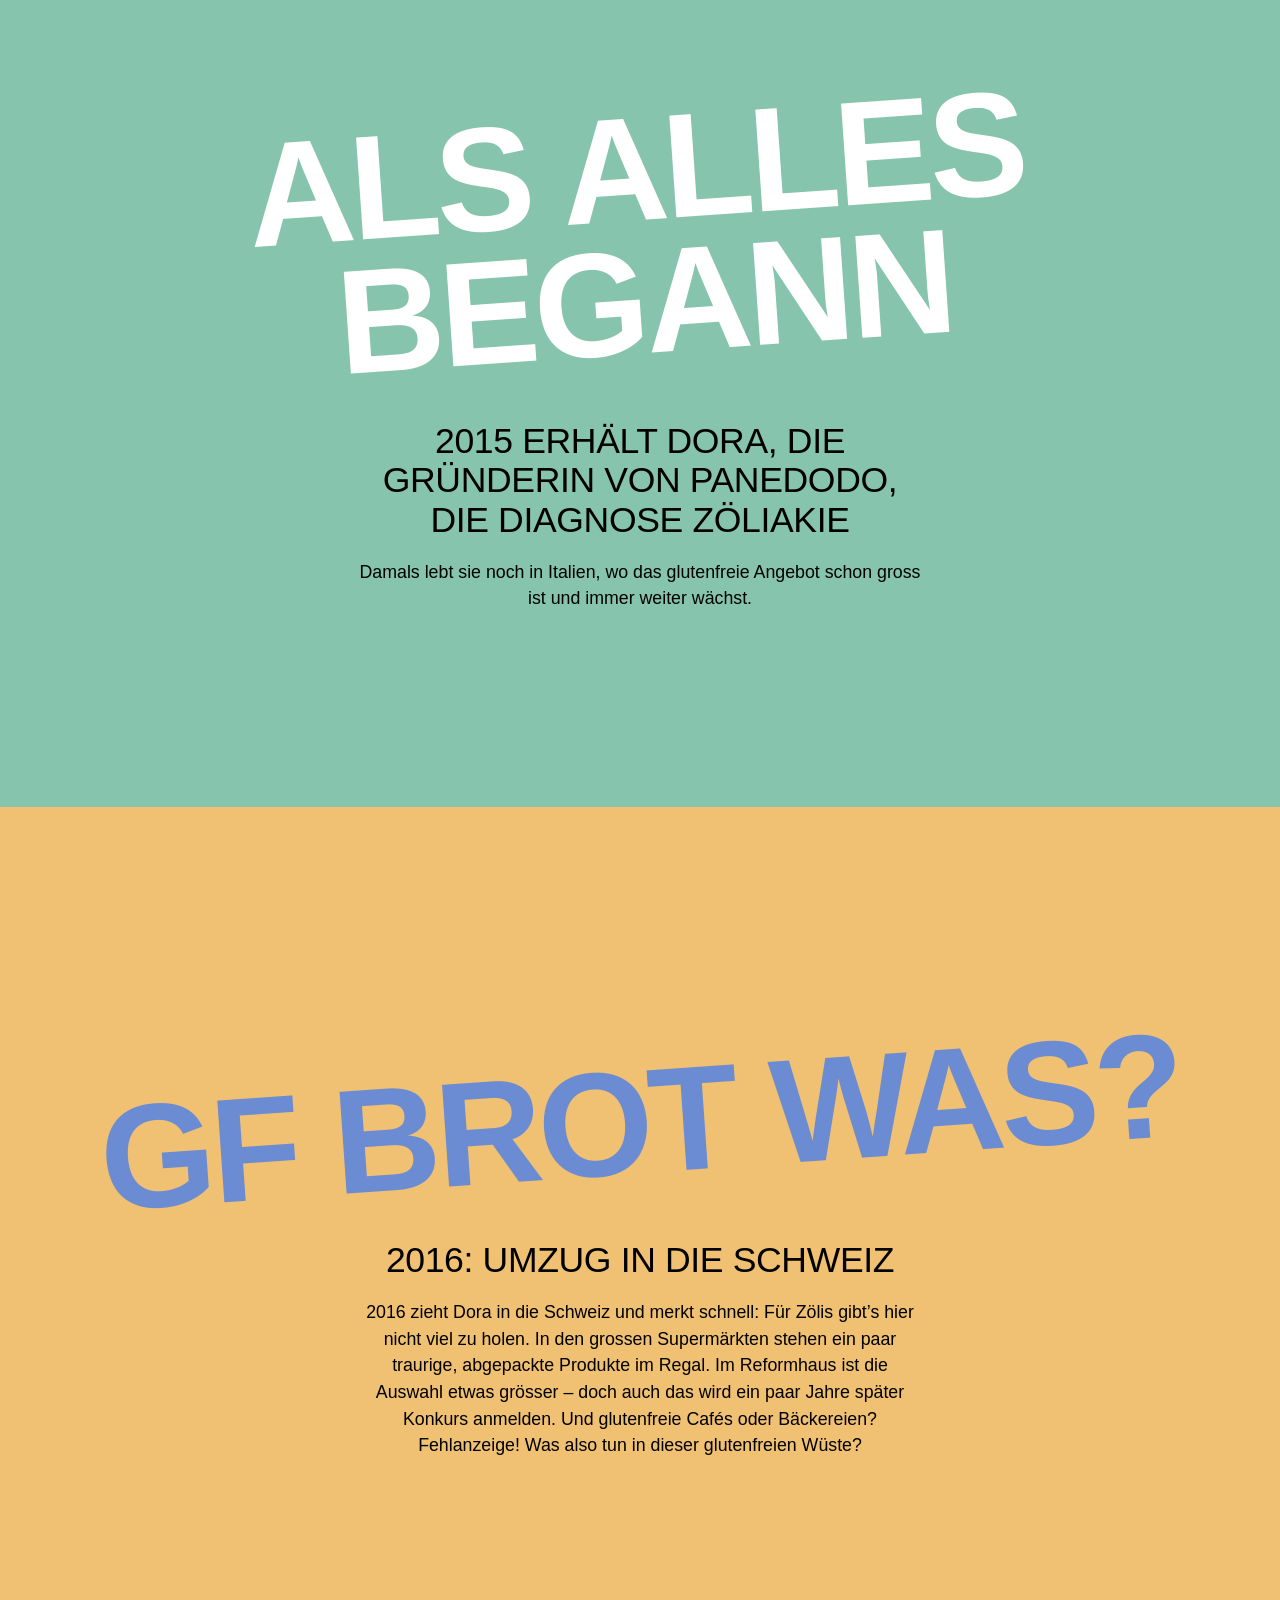
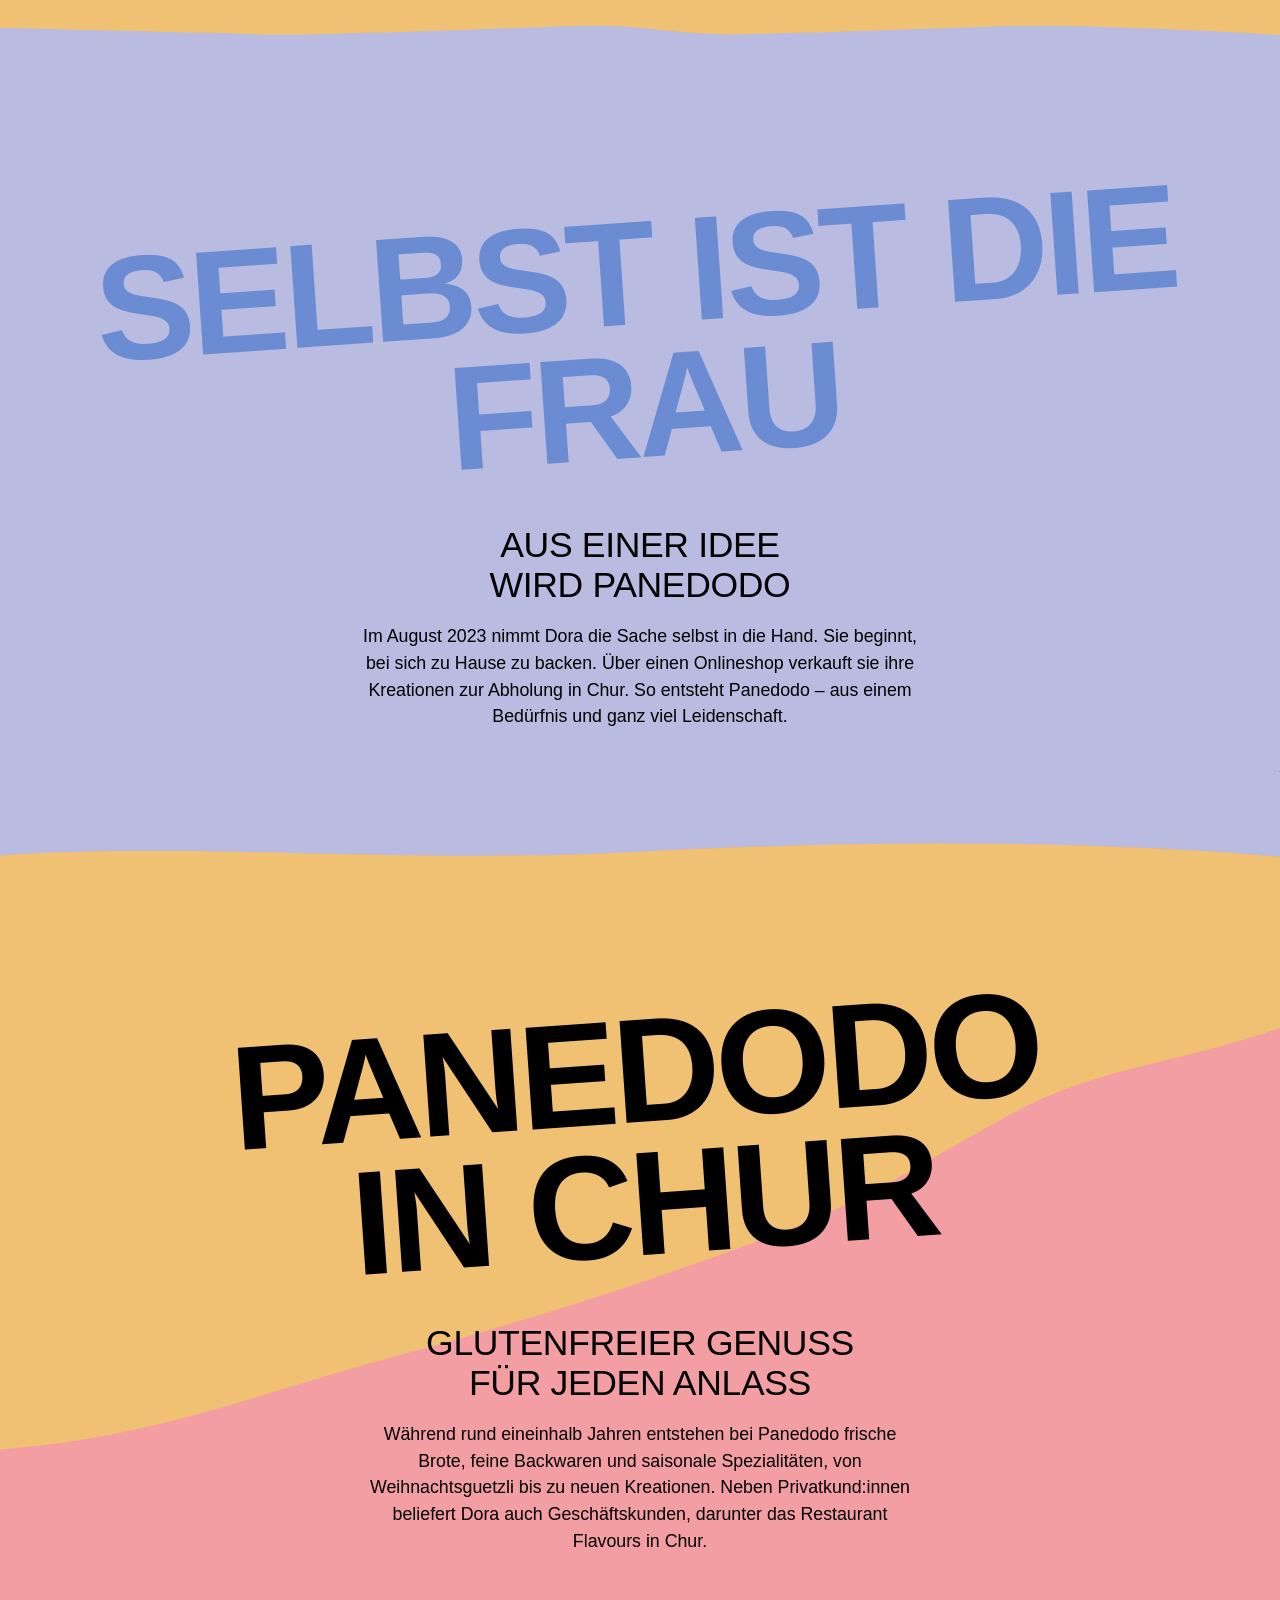
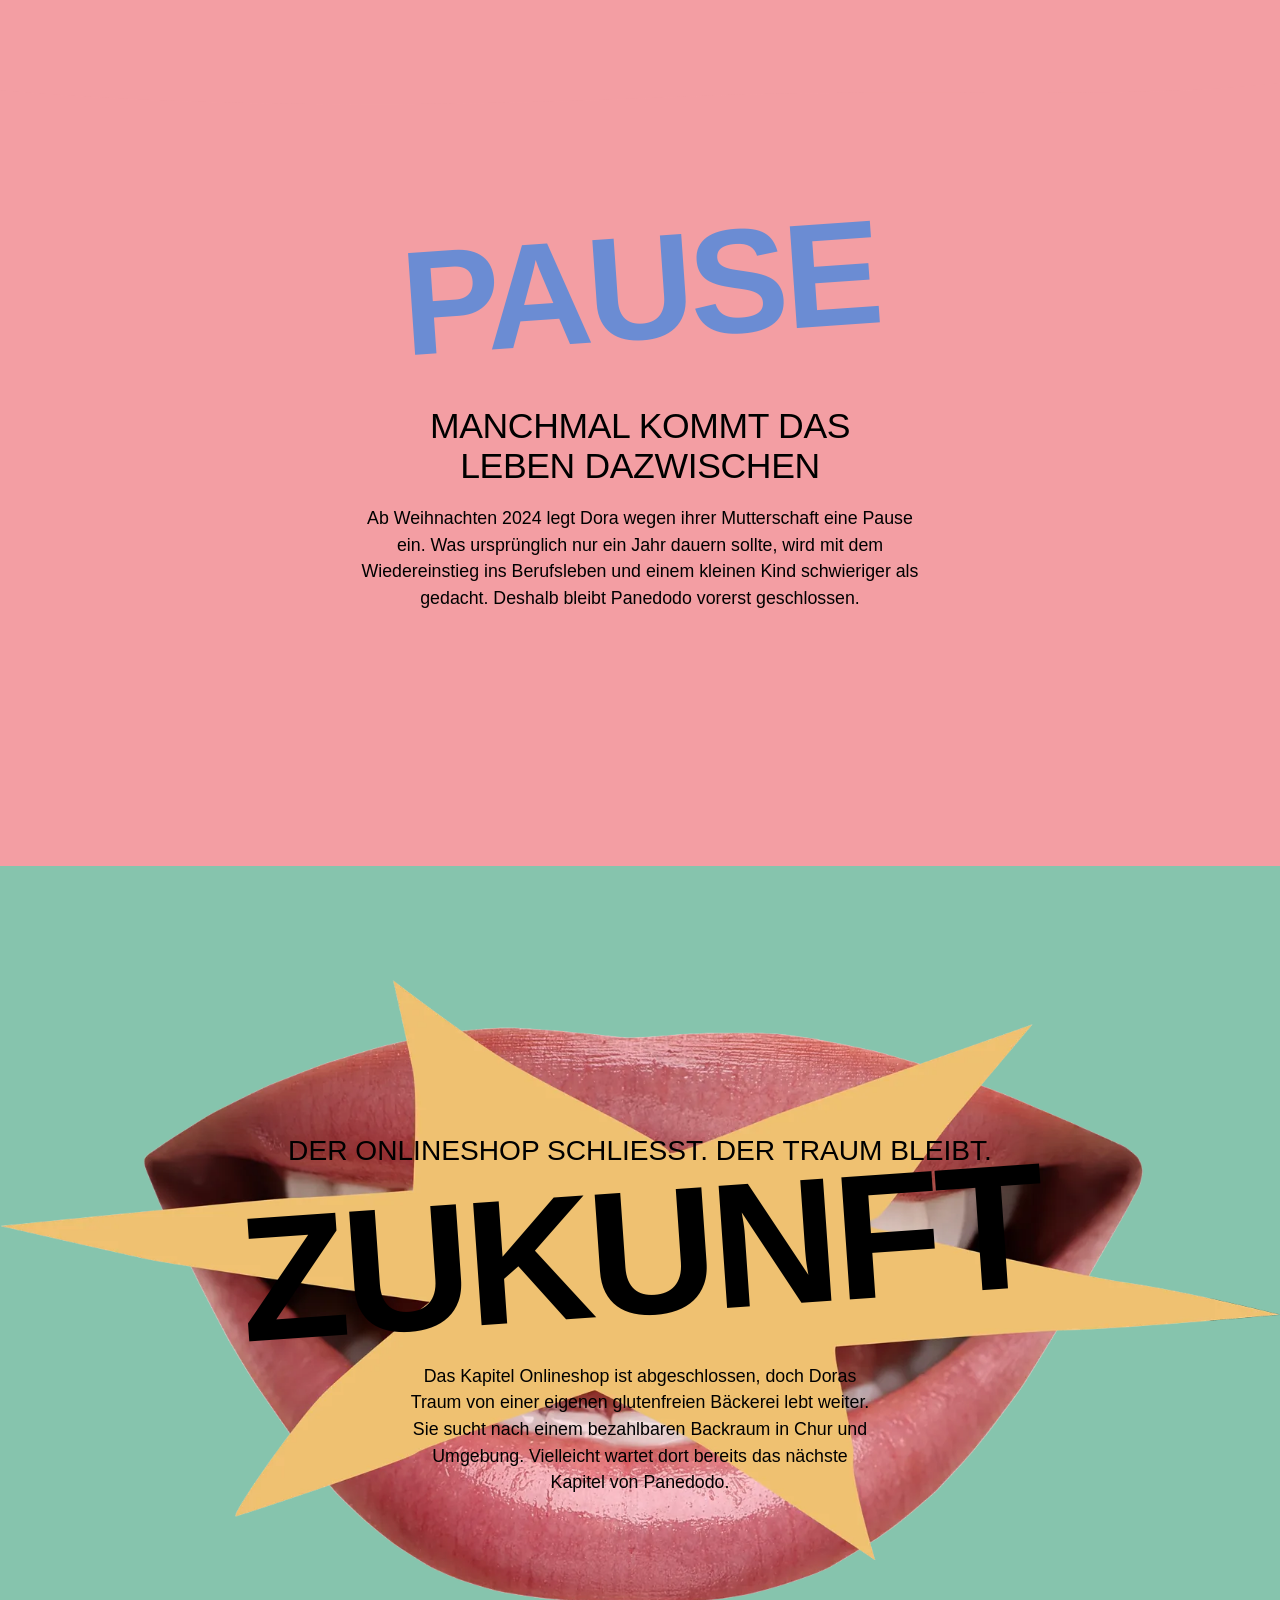
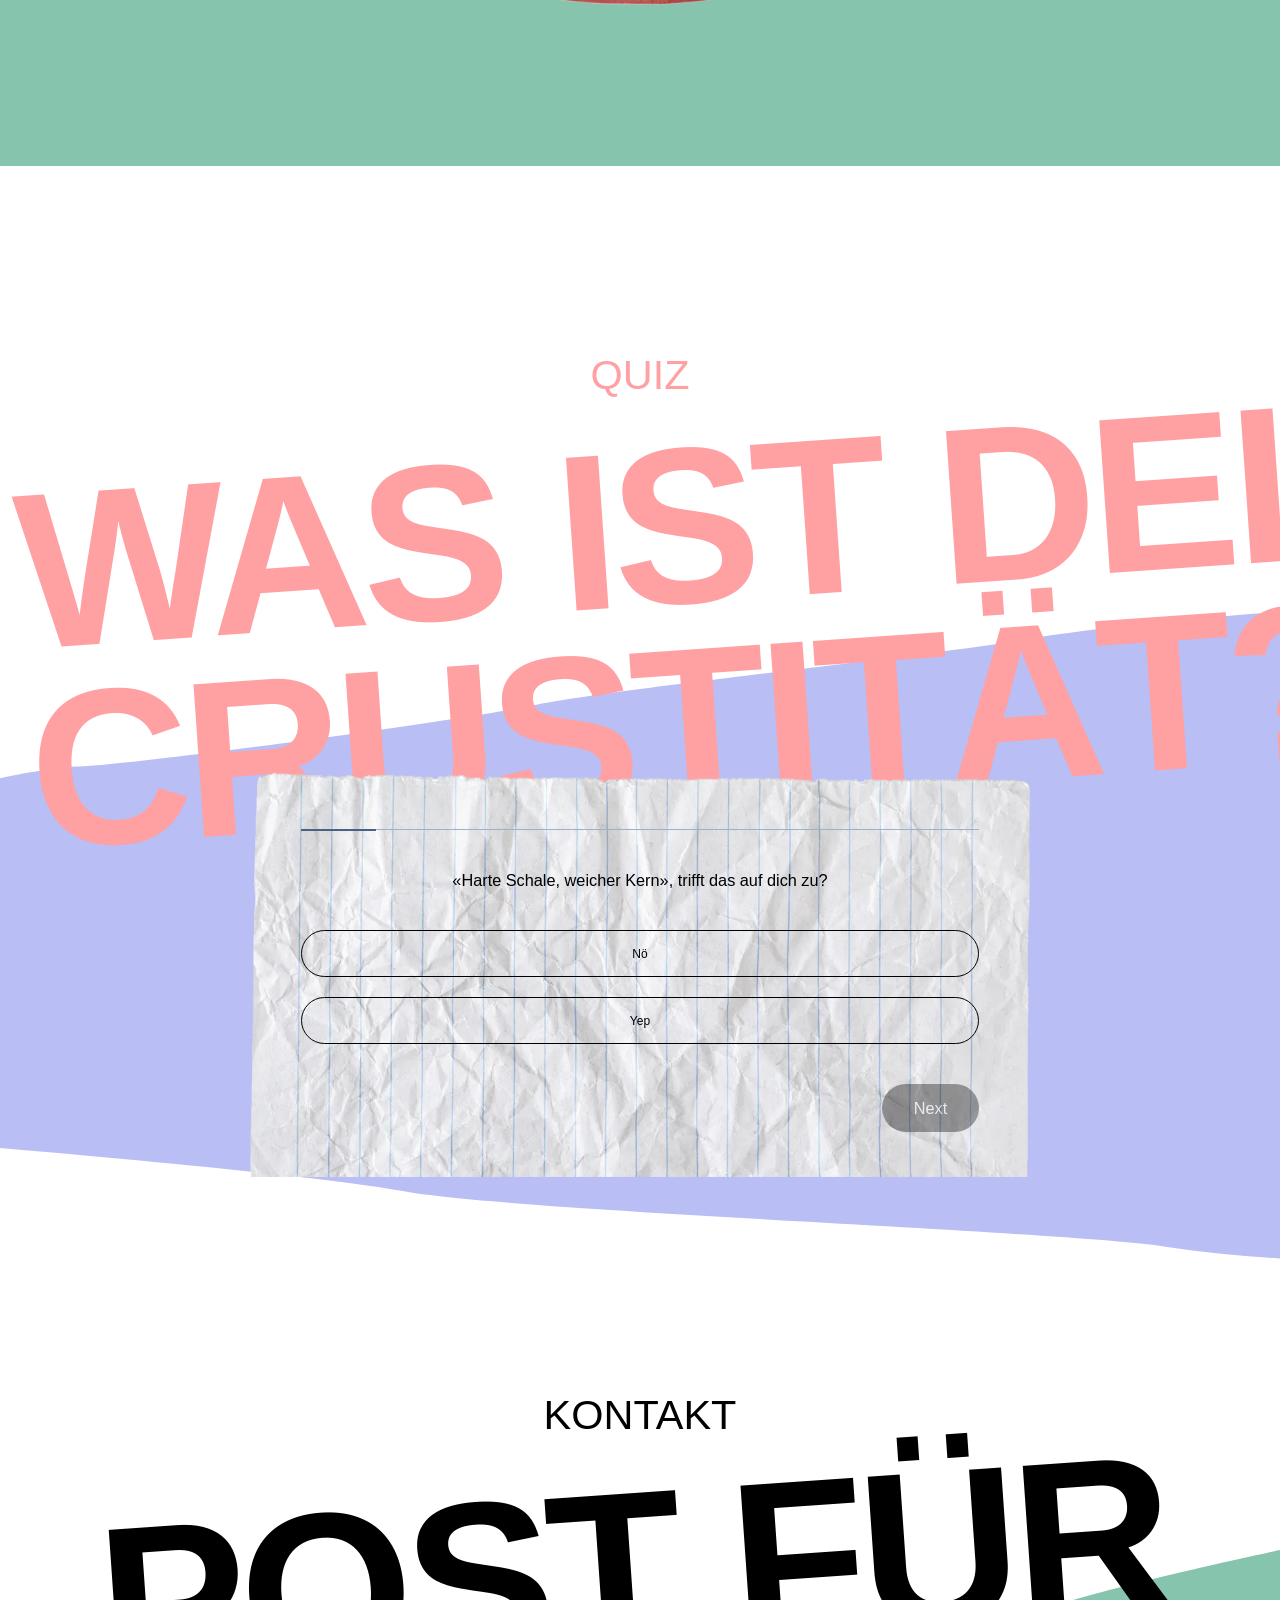
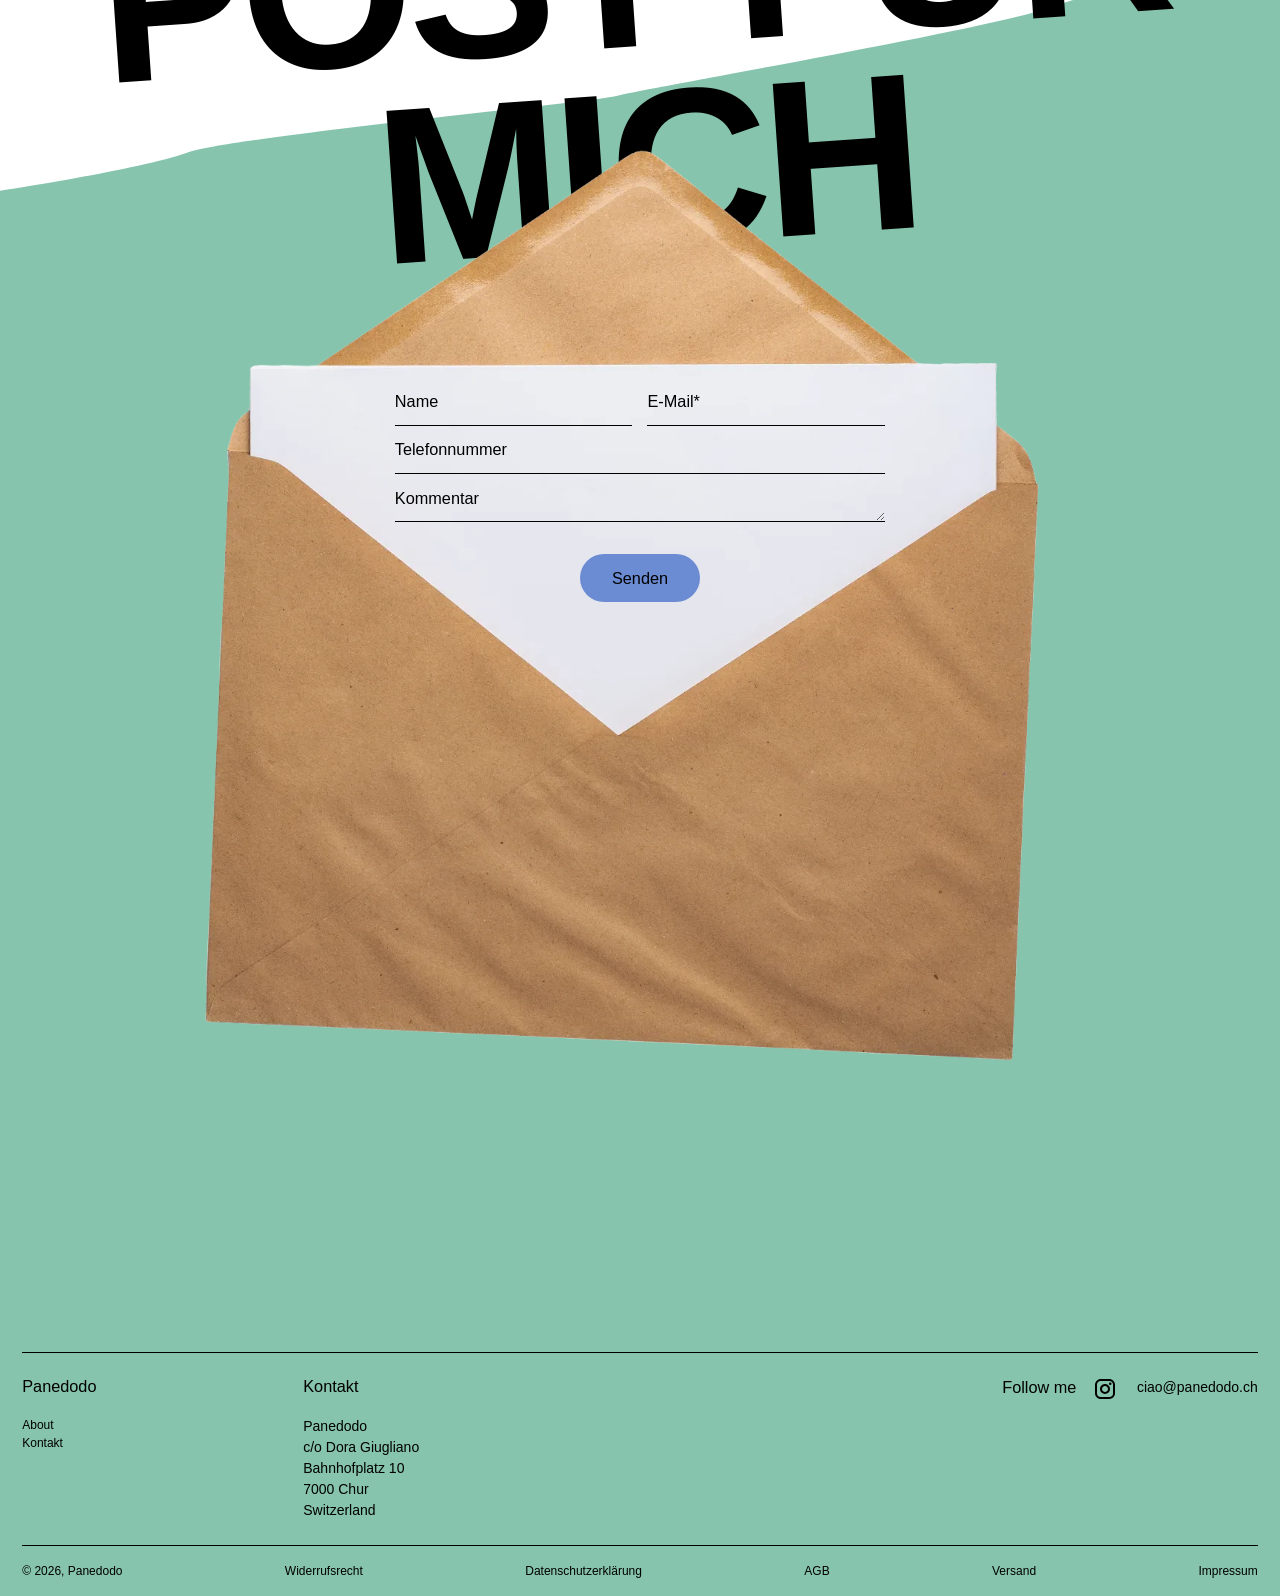
==== commit 81c38e77: "Chur: remove old product photos Co-Authored-By: Claude Sonnet 5.5 <noreply@anthropic.com>" ====
--- a/index.html
+++ b/index.html
@@ -81,12 +81,6 @@
     <article class="step chapter chapter--chur" id="chur">
       <div class="chapter__bg chapter__bg--backen" aria-hidden="true"></div>
       <h2 class="display chapter__title chapter__title--black">Panedodo in Chur</h2>
-      <ul class="chur__products" aria-label="Auswahl aus dem Panedodo-Sortiment">
-        <li><img src="assets/shop-08.webp" alt="Butterzopf" width="600" height="378" loading="lazy"></li>
-        <li><img src="assets/shop-11.webp" alt="Baguette" width="600" height="378" loading="lazy"></li>
-        <li><img src="assets/shop-05.webp" alt="Silserli" width="600" height="378" loading="lazy"></li>
-        <li><img src="assets/shop-03.webp" alt="Weihnachtsguetzli" width="600" height="378" loading="lazy"></li>
-      </ul>
       <div class="body-unit chapter__body">
         <p class="lead">Glutenfreier Genuss für jeden Anlass</p>
         <p>Während rund eineinhalb Jahren entstehen bei Panedodo frische Brote, feine Backwaren und saisonale Spezialitäten, von Weihnachtsguetzli bis zu neuen Kreationen. Neben Privatkund:innen beliefert Dora auch Geschäftskunden, darunter das Restaurant Flavours in Chur.</p>
--- a/css/styles.css
+++ b/css/styles.css
@@ -309,17 +309,6 @@
   line-height: 1.5; max-width: 34em;
   text-wrap: pretty;
 }
-.chur__products {
-  position: relative; z-index: 1;
-  display: flex; justify-content: center; gap: calc(30 * var(--u));
-  width: min(calc(1389 * var(--u)), 100%);
-  list-style: none; padding: 0; margin: 0;
-}
-.chur__products li { flex: 1 1 0; min-width: 0; }
-.chur__products li:nth-child(odd) { transform: rotate(-2deg); }
-.chur__products li:nth-child(even) { transform: rotate(2deg) translateY(calc(24 * var(--u))); }
-.chur__products img { width: 100%; aspect-ratio: 600 / 378; object-fit: cover; }
-
 /* Mampf */
 .mampf {
   position: relative;
@@ -503,8 +492,6 @@
   .chapter { padding-block: 64px; gap: 32px; }
   .chapter__title { font-size: 11vw; }
   .chapter__body { width: auto; margin: 0 var(--gutter); }
-  .chur__products { flex-wrap: wrap; }
-  .chur__products li { flex: 1 1 42%; }
 
   .mampf { height: auto; aspect-ratio: 1728 / 907; }
   .mampf { gap: 2vw; }
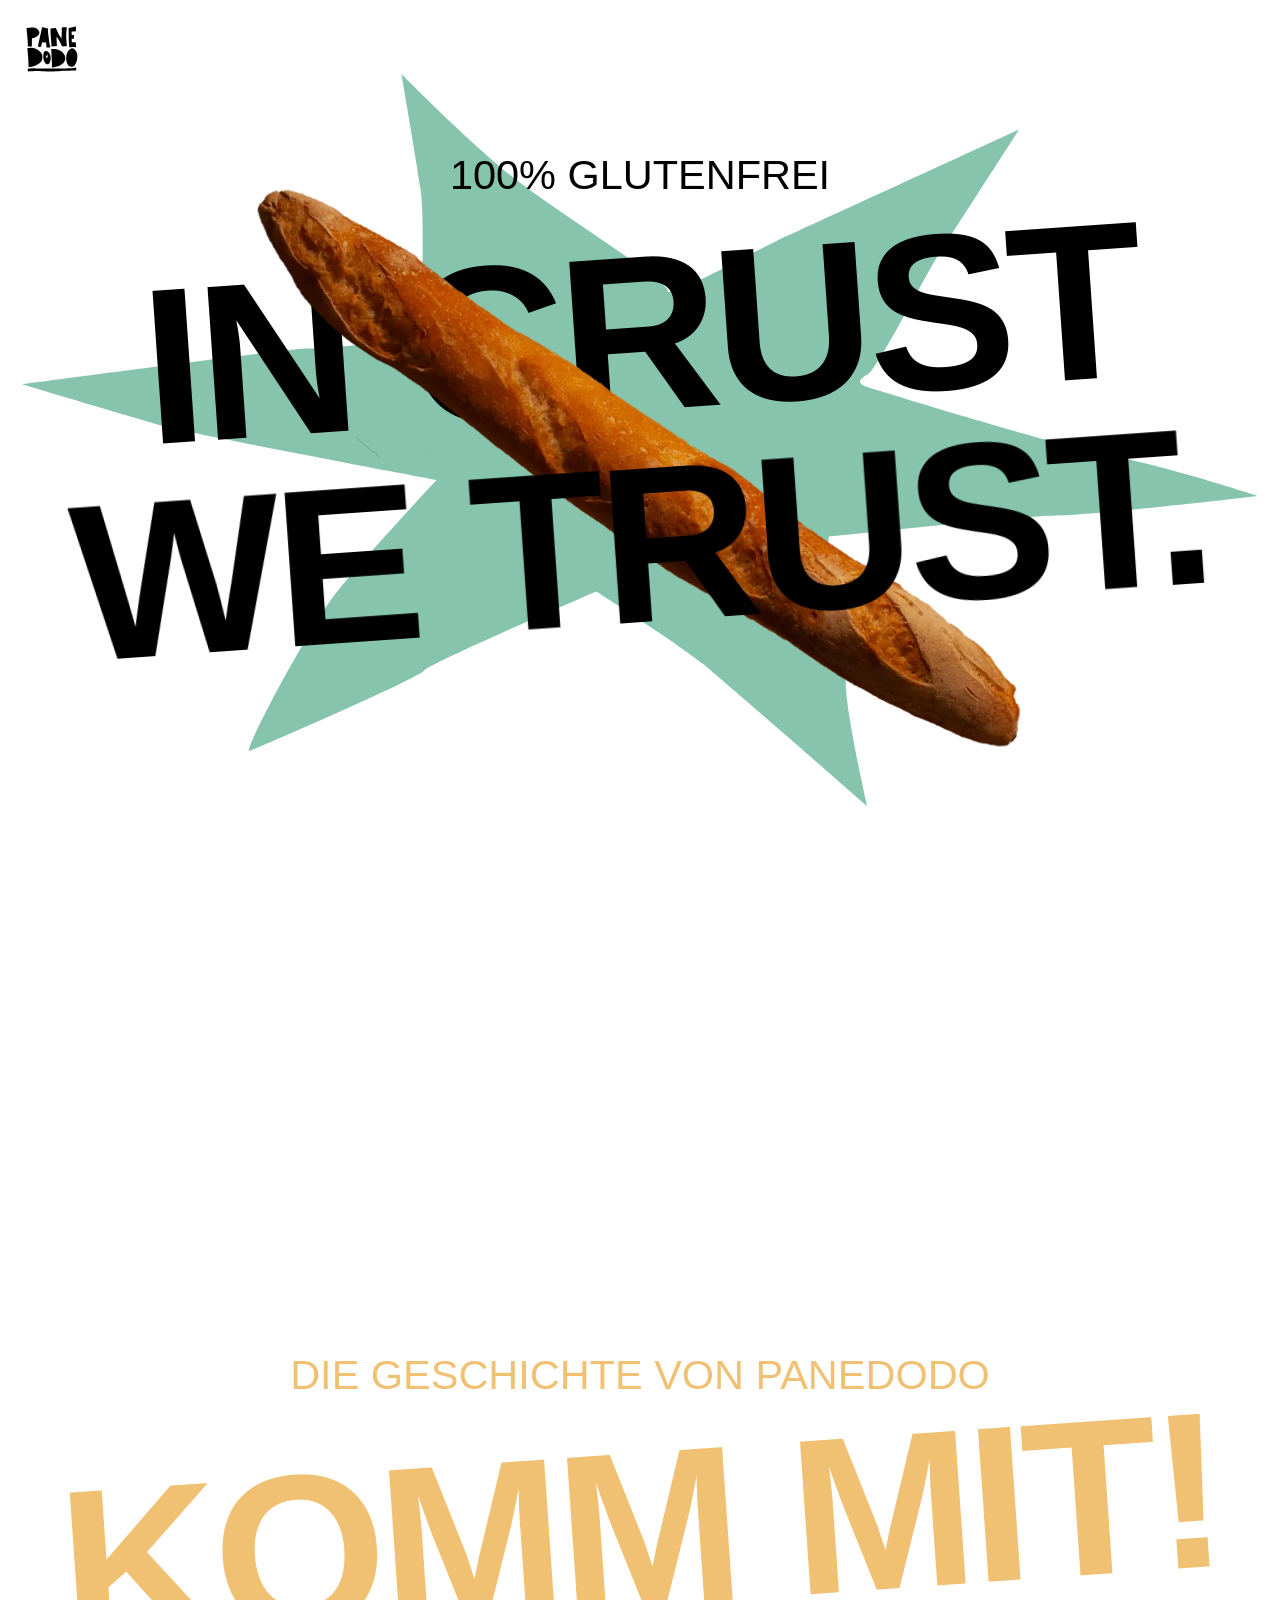
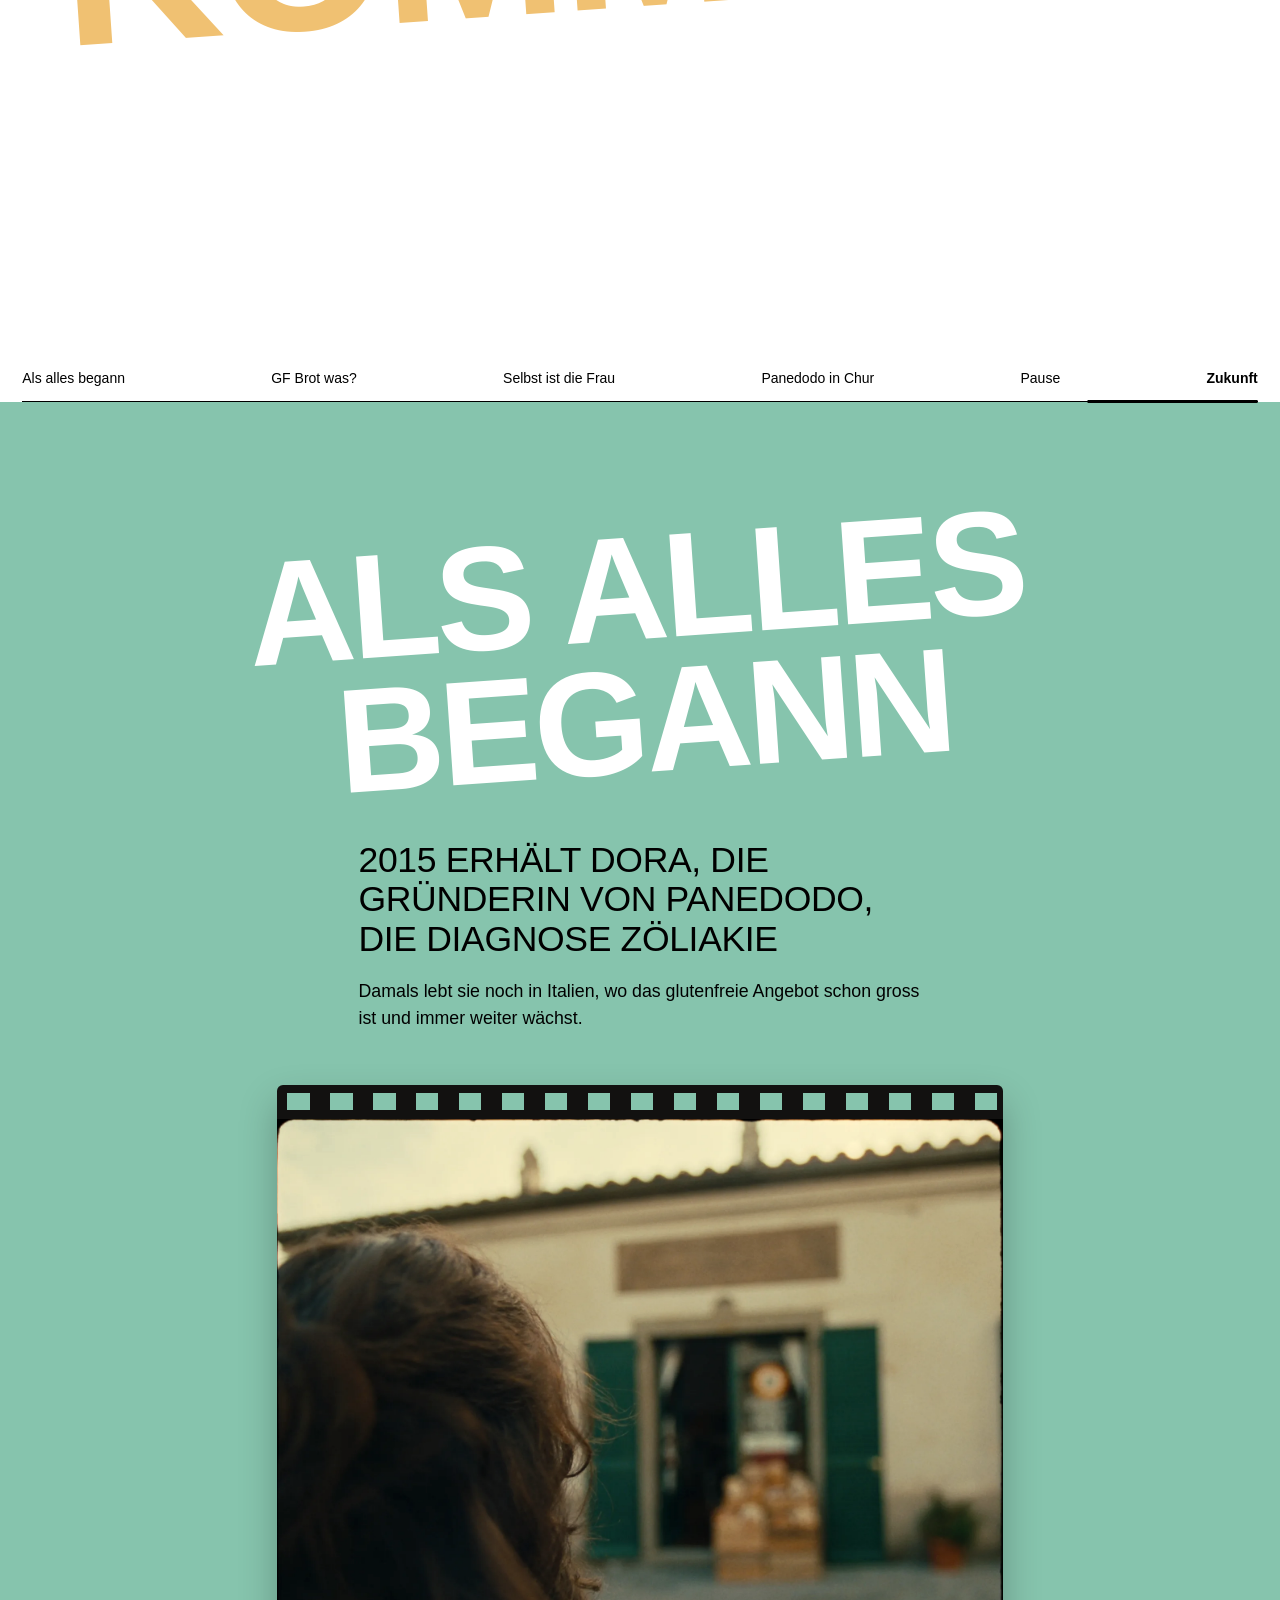
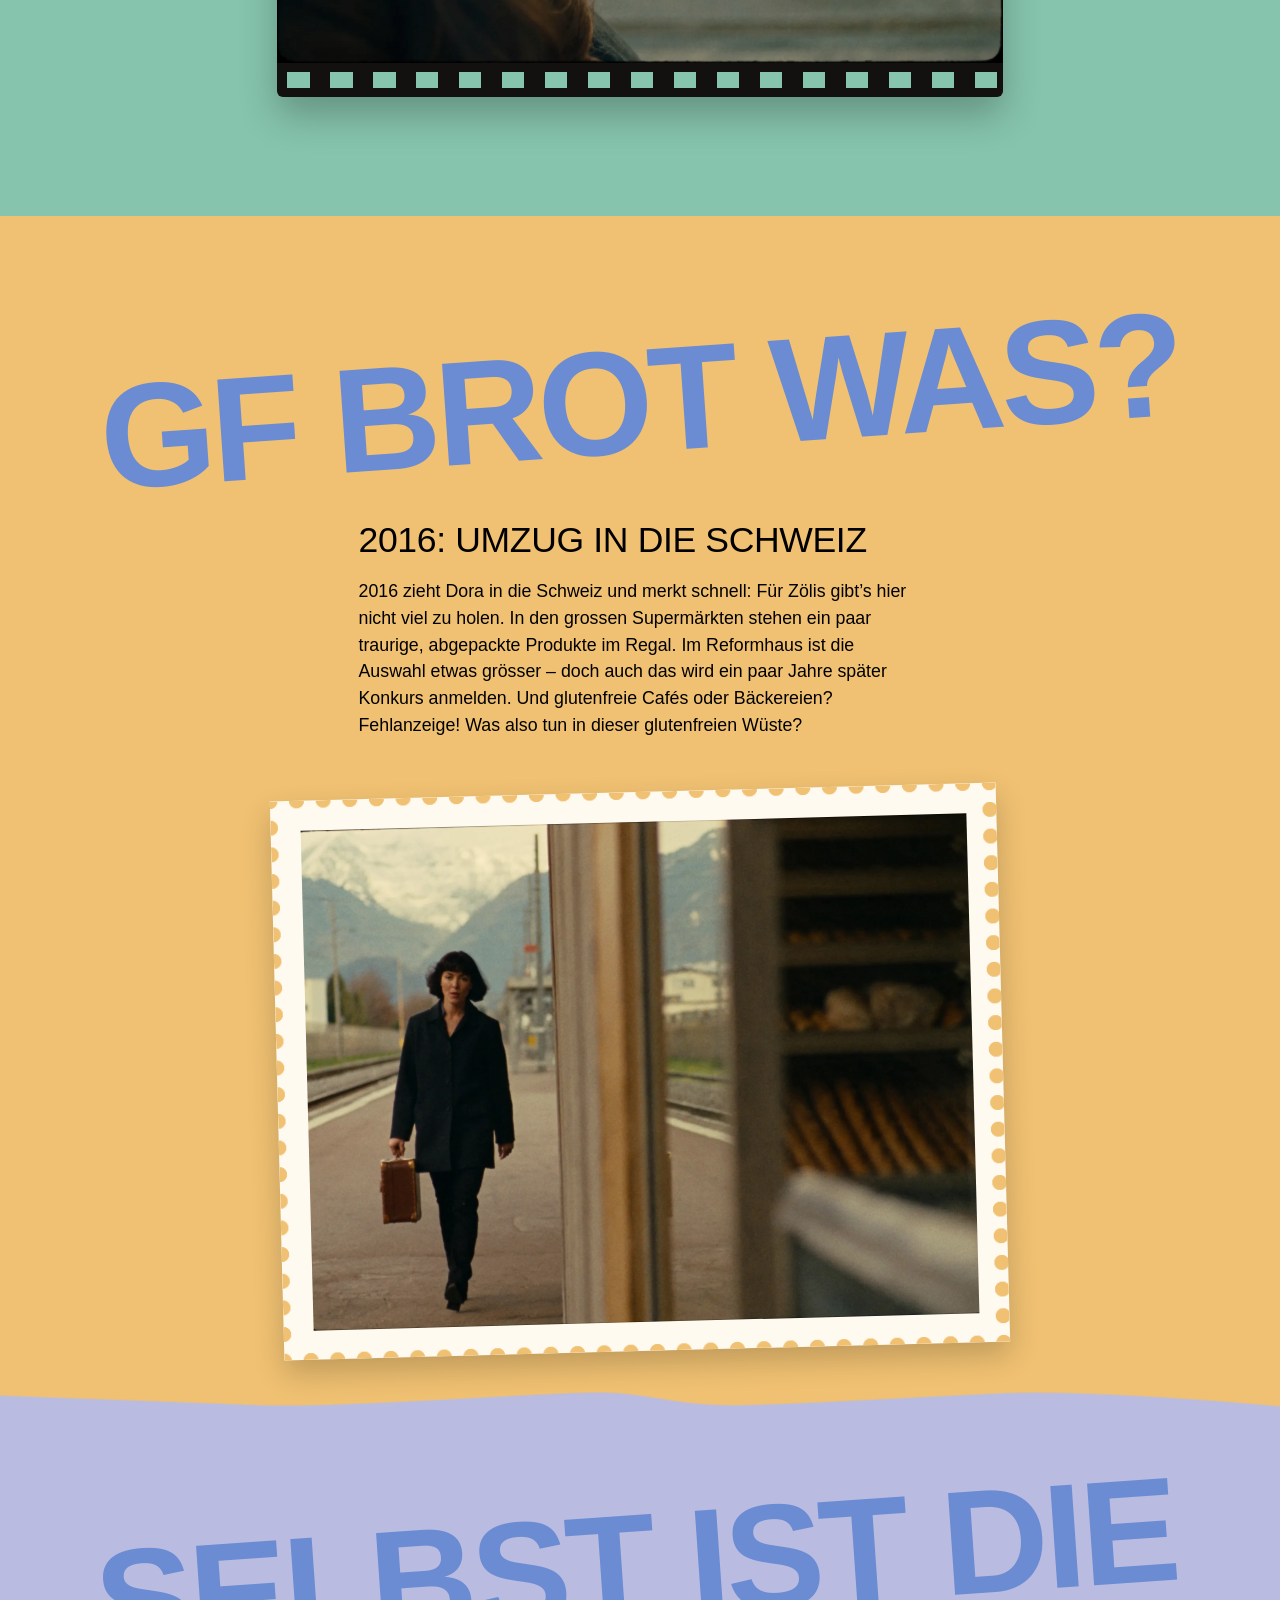
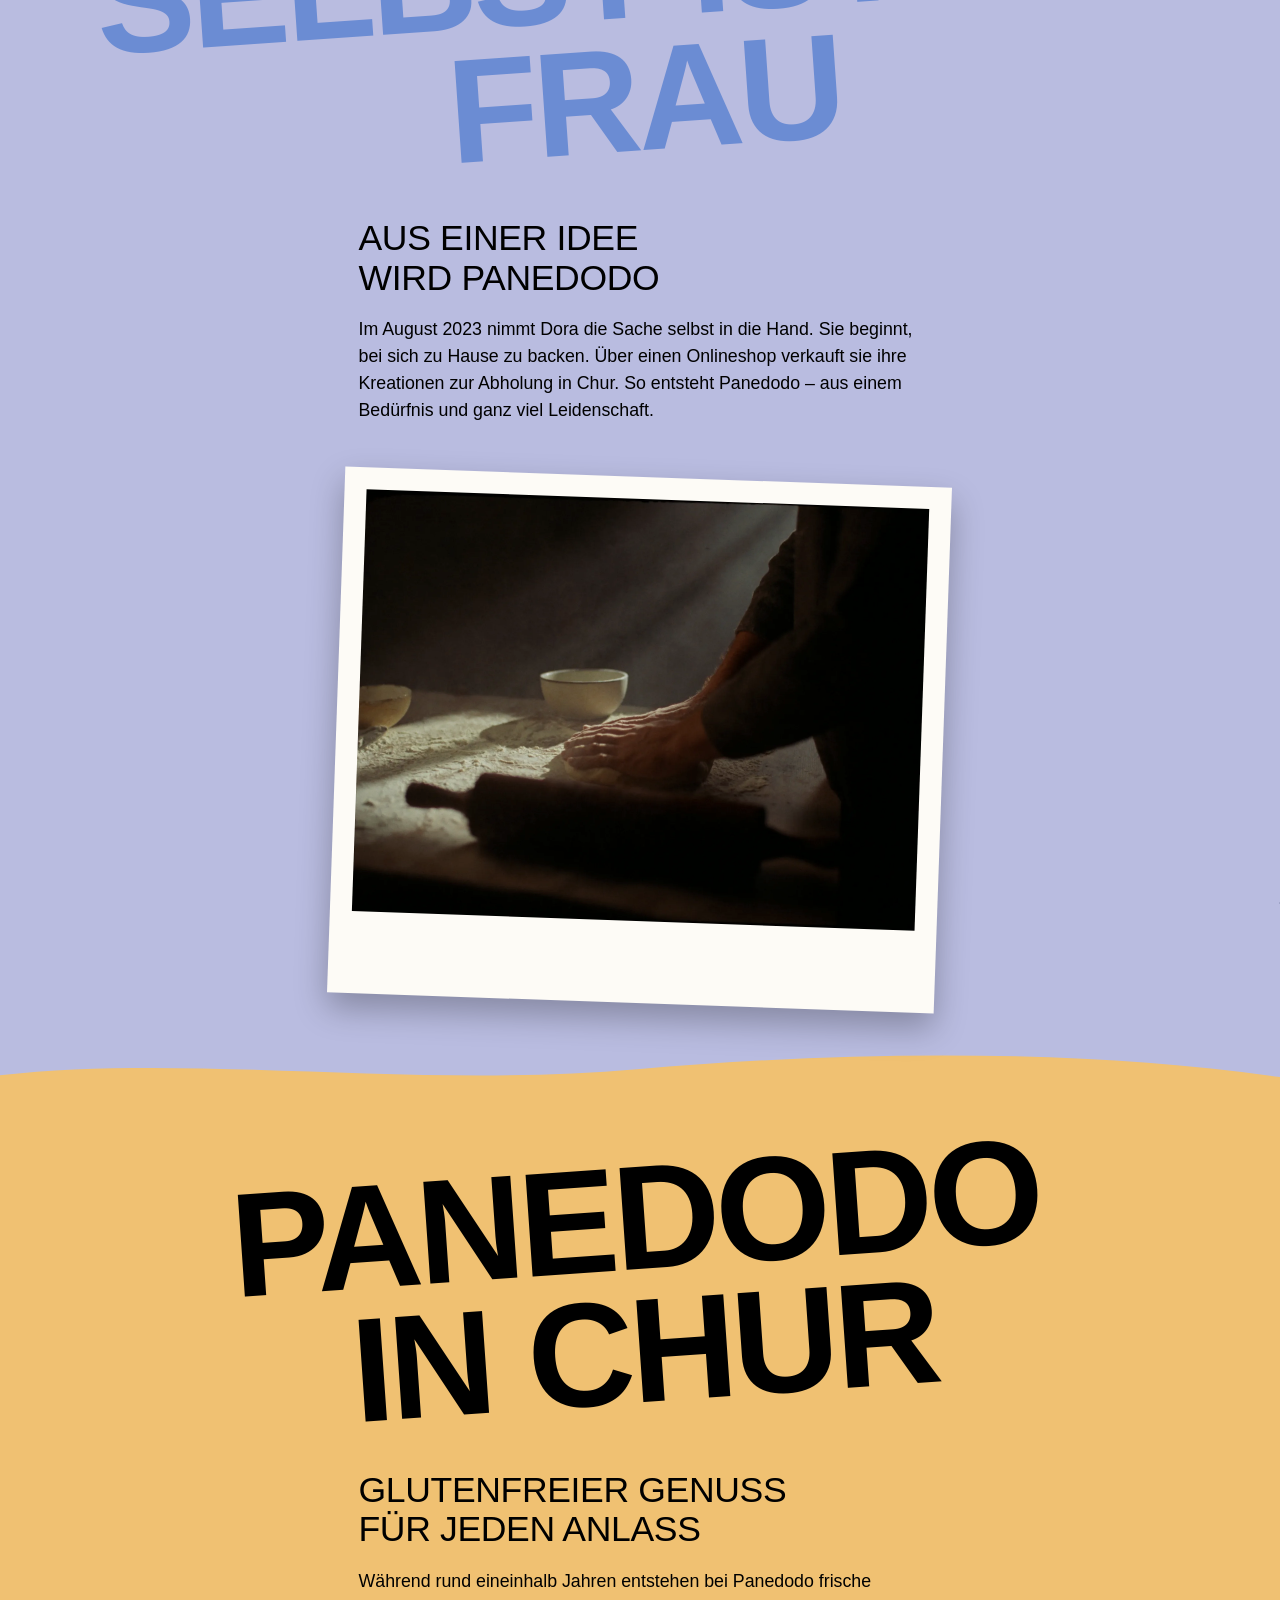
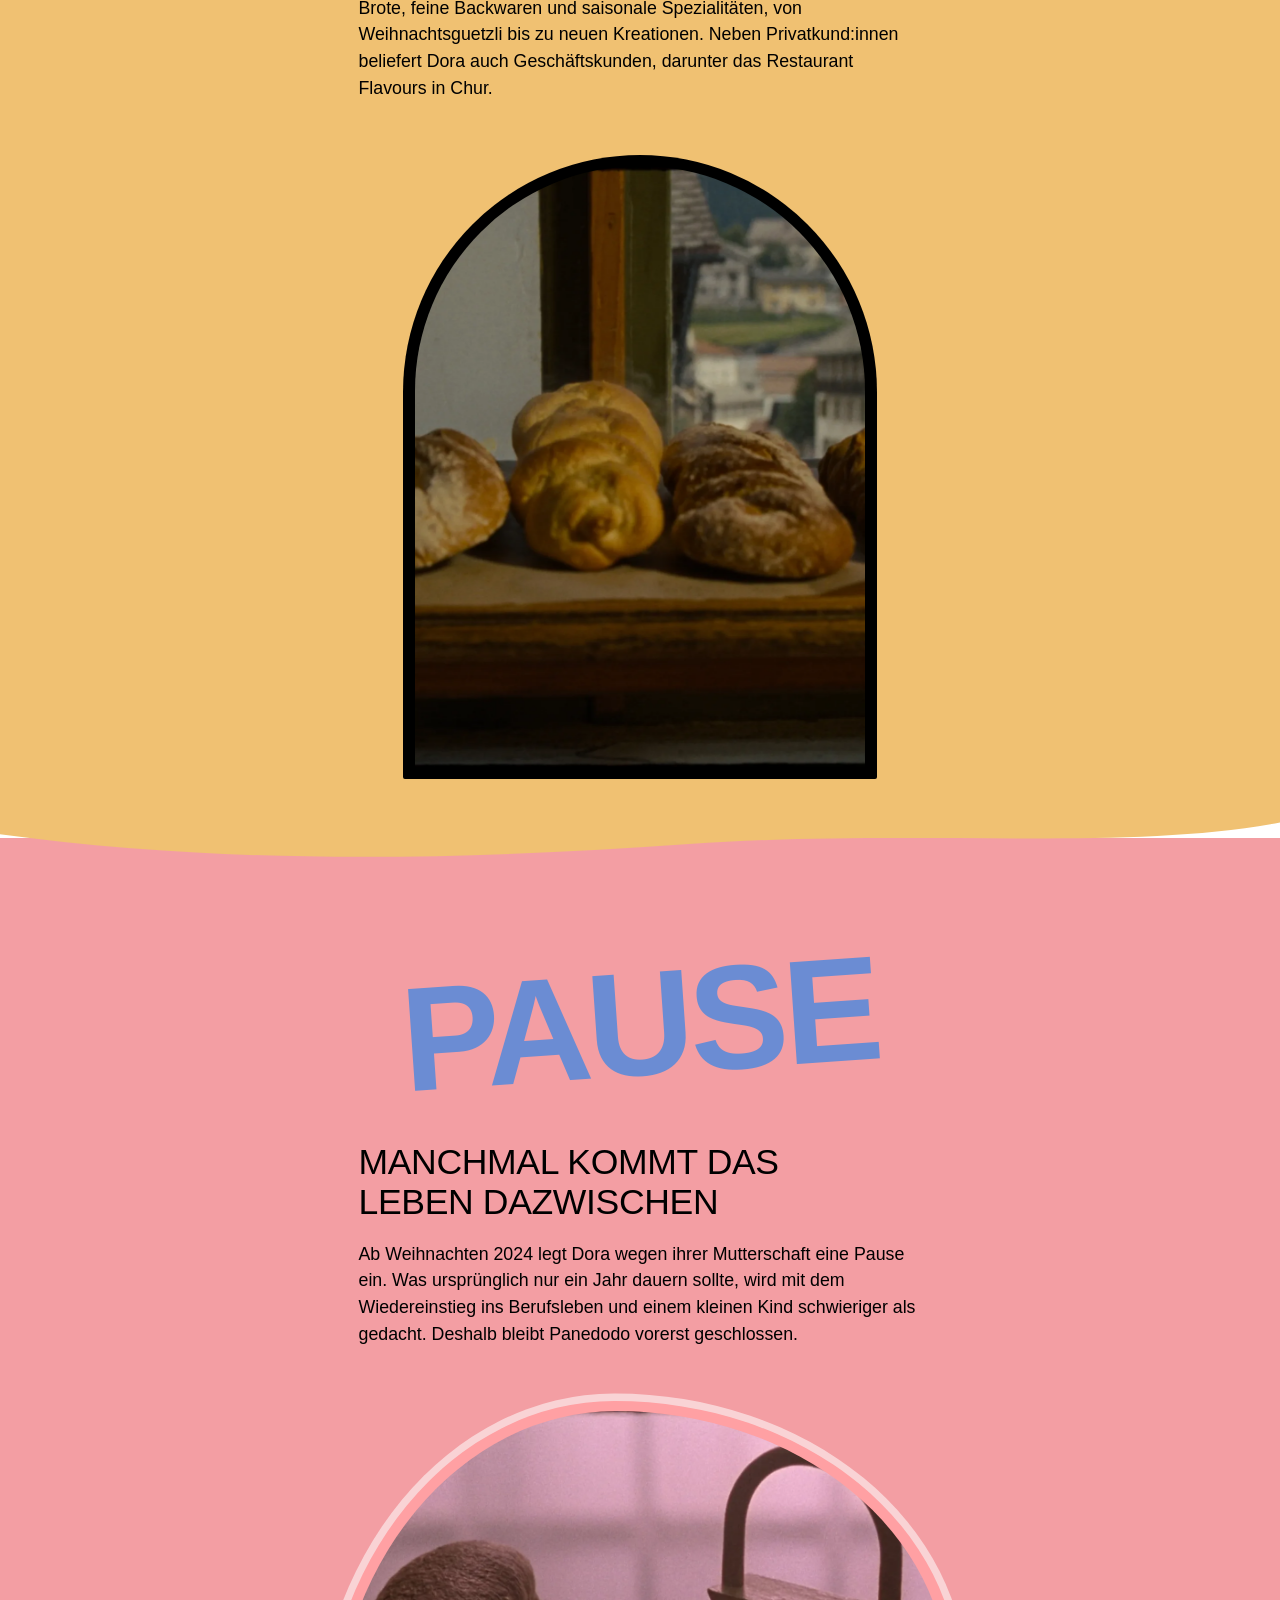
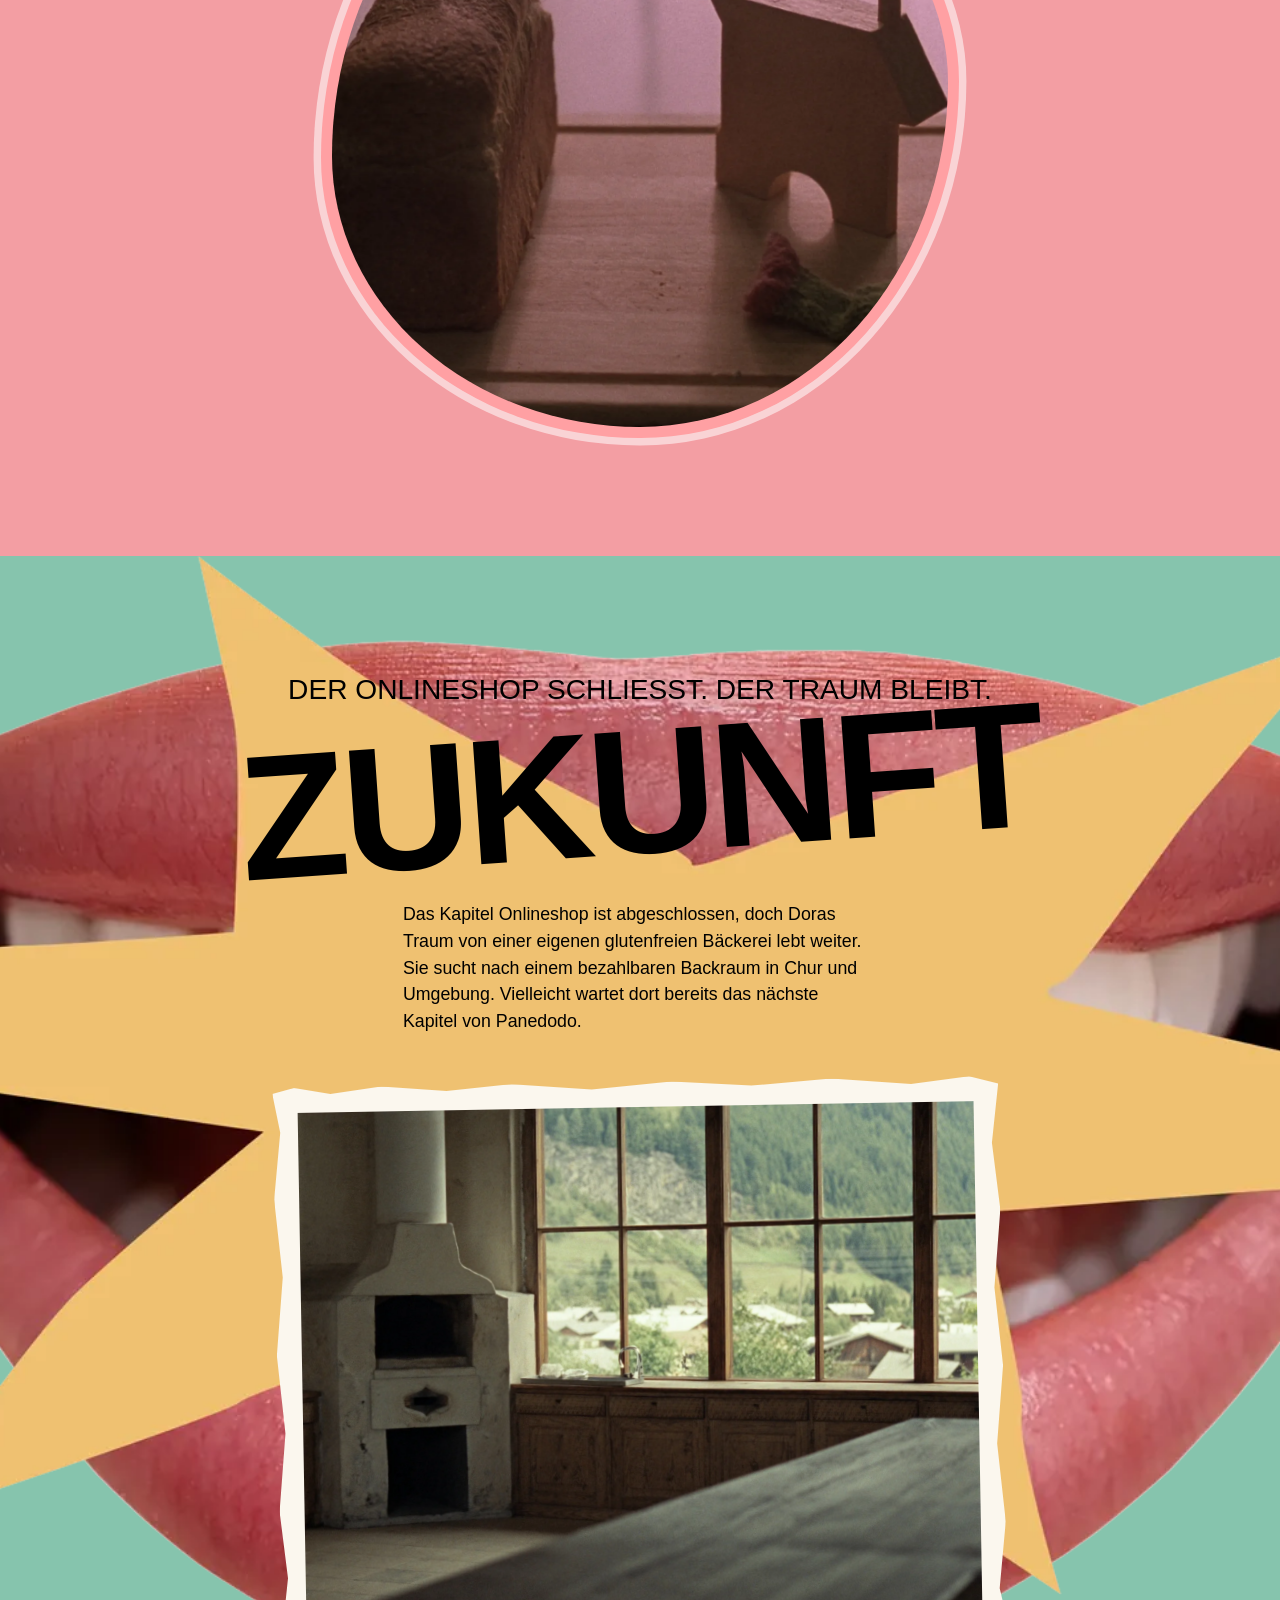
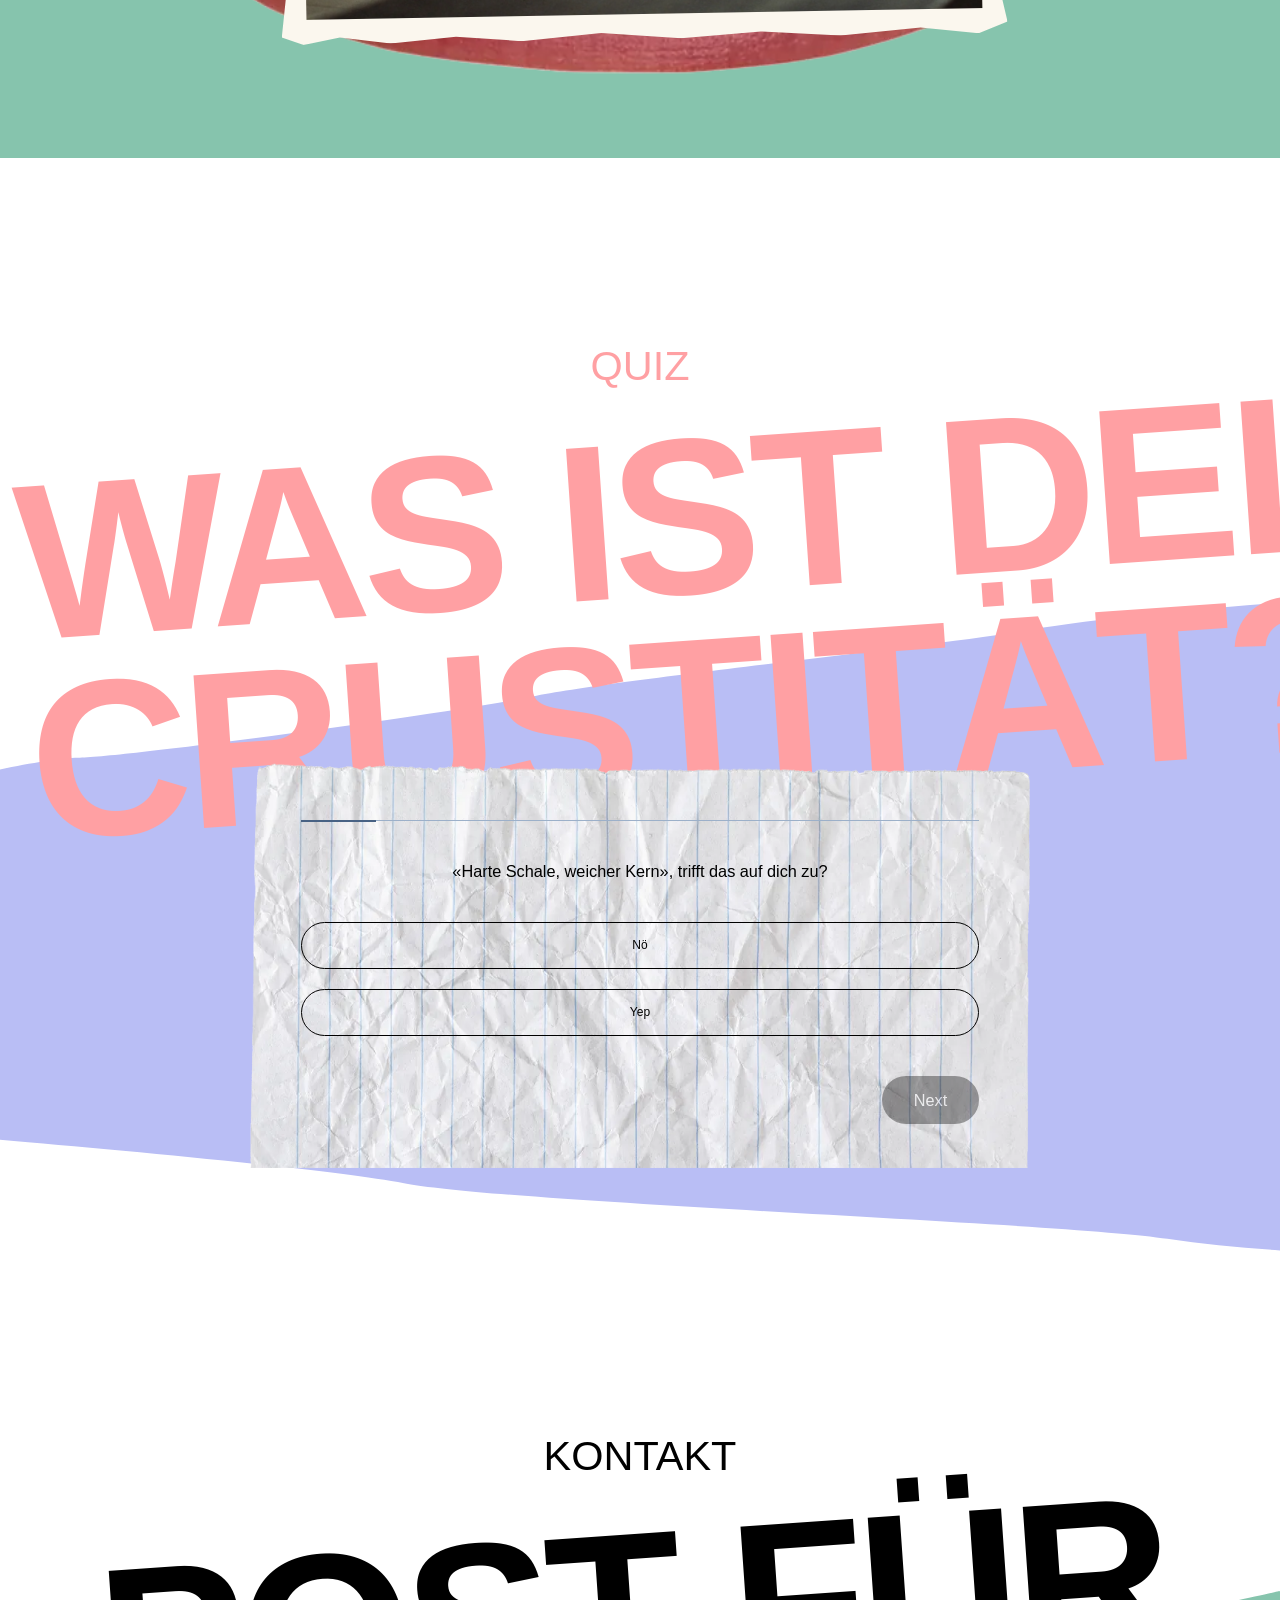
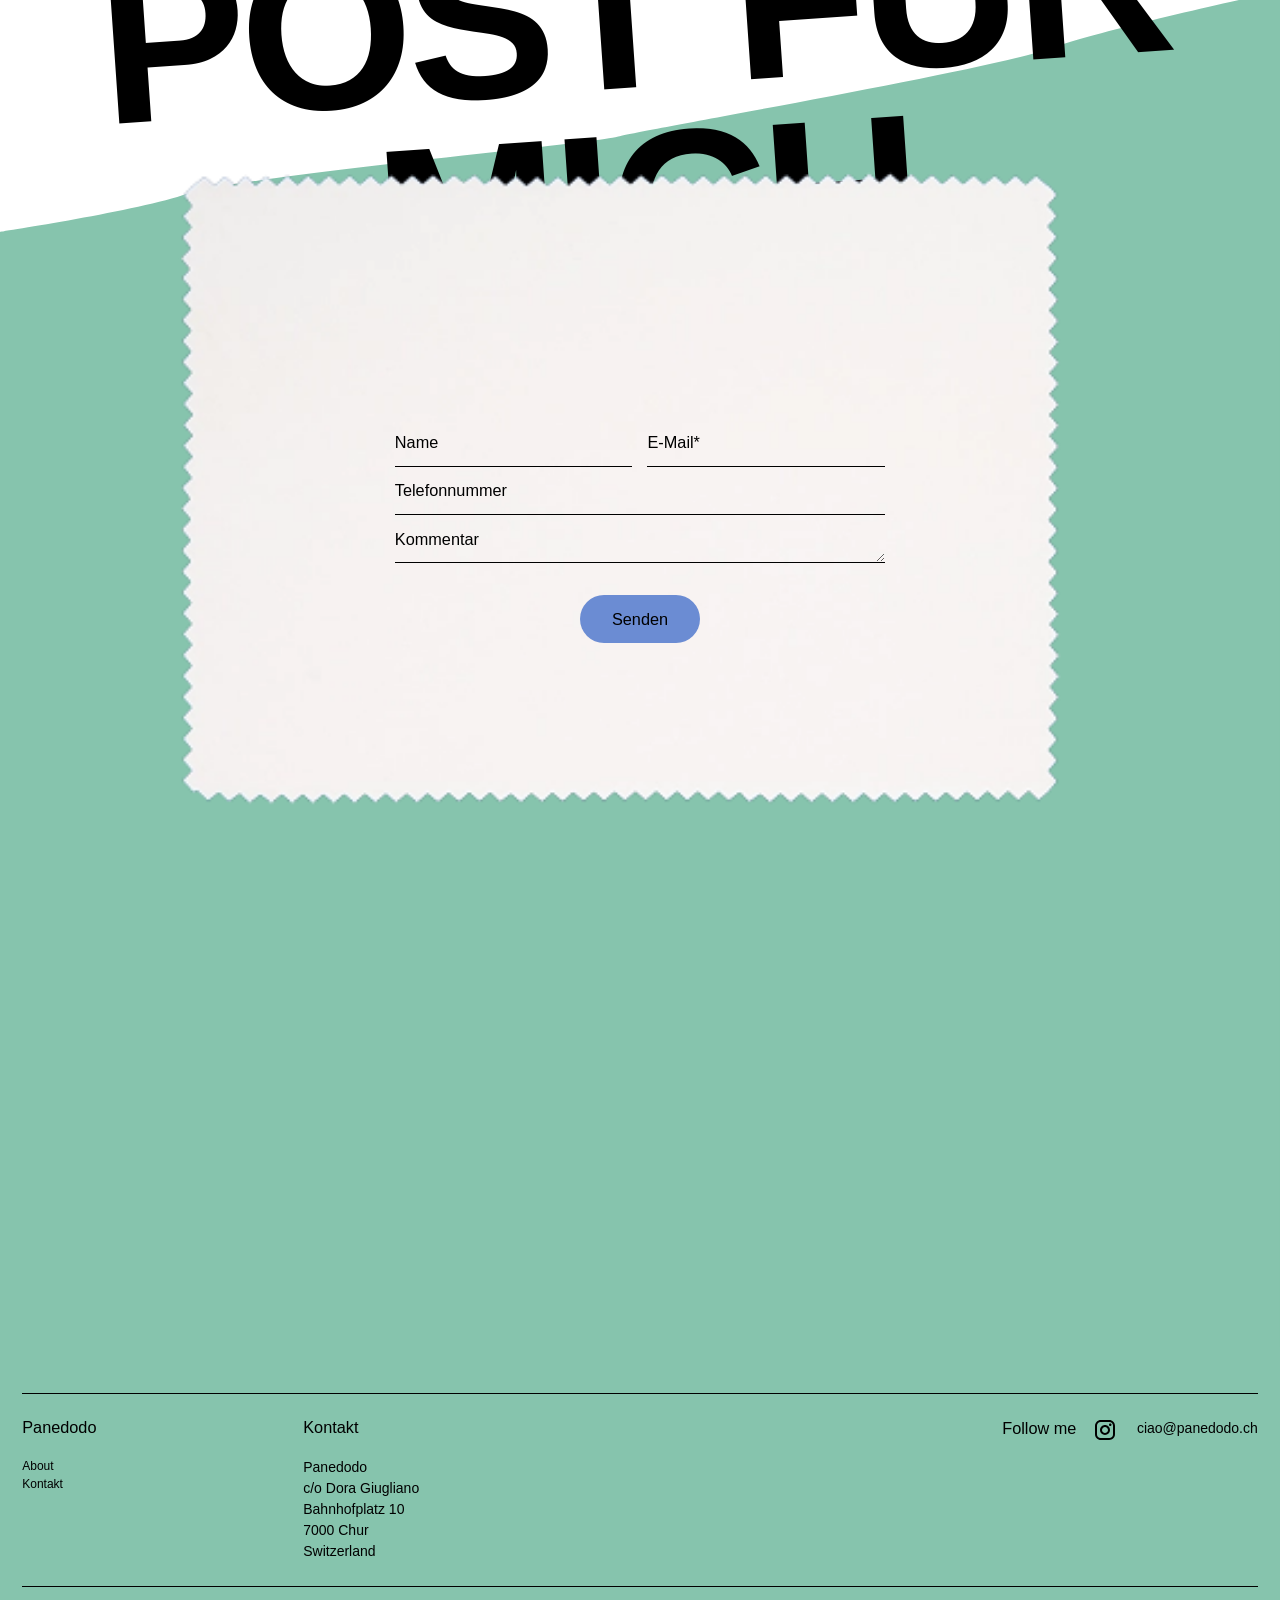
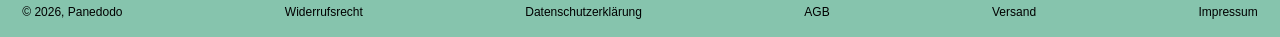
==== commit 60171f42: "Story chapters: cinematic Higgsfield stills with per-chapter frames Film strip, stamp, polaroid, arc" ====
--- a/index.html
+++ b/index.html
@@ -48,23 +48,27 @@
     </nav>
 
     <!-- 1 Als alles begann -->
-    <!-- TODO Bild: Collage, Frau von hinten vor italienischer Bäckerei (noch nicht geliefert) -->
     <article class="step chapter chapter--green" id="anfang">
       <h2 class="display chapter__title chapter__title--white">Als alles begann</h2>
       <div class="body-unit chapter__body">
         <p class="lead">2015 erhält Dora, die Gründerin von Panedodo, die Diagnose Zöliakie</p>
         <p>Damals lebt sie noch in Italien, wo das glutenfreie Angebot schon gross ist und immer weiter wächst.</p>
       </div>
+      <figure class="frame frame--film reveal">
+        <img src="assets/story/1-anfang.webp" alt="Frau von hinten vor einer kleinen italienischen Bäckerei mit grünen Fensterläden" width="2048" height="1536" loading="lazy">
+      </figure>
     </article>
 
     <!-- 2 GF Brot was? -->
-    <!-- TODO Bild: Collage im Druckraster, Frau mit Koffer, Schweizer Symbole (noch nicht geliefert) -->
     <article class="step chapter chapter--yellow" id="gfbrot">
       <h2 class="display chapter__title chapter__title--blue">GF Brot was?</h2>
       <div class="body-unit chapter__body">
         <p class="lead">2016: Umzug in die Schweiz</p>
         <p>2016 zieht Dora in die Schweiz und merkt schnell: Für Zölis gibt’s hier nicht viel zu holen. In den grossen Supermärkten stehen ein paar traurige, abgepackte Produkte im Regal. Im Reformhaus ist die Auswahl etwas grösser – doch auch das wird ein paar Jahre später Konkurs anmelden. Und glutenfreie Cafés oder Bäckereien? Fehlanzeige! Was also tun in dieser glutenfreien Wüste?</p>
       </div>
+      <figure class="frame frame--stamp reveal">
+        <img src="assets/story/2-gfbrot.webp" alt="Frau mit Koffer auf einem Schweizer Bahnsteig, dahinter Berge" width="2048" height="1536" loading="lazy">
+      </figure>
     </article>
 
     <!-- 3 Selbst ist die Frau -->
@@ -75,6 +79,9 @@
         <p class="lead mise__title">Aus einer Idee wird Panedodo</p>
         <p>Im August 2023 nimmt Dora die Sache selbst in die Hand. Sie beginnt, bei sich zu Hause zu backen. Über einen Onlineshop verkauft sie ihre Kreationen zur Abholung in Chur. So entsteht Panedodo – aus einem Bedürfnis und ganz viel Leidenschaft.</p>
       </div>
+      <figure class="frame frame--polaroid reveal">
+        <img src="assets/story/3-selbst.webp" alt="Hände kneten glutenfreien Teig auf einer bemehlten Arbeitsfläche" width="2048" height="1536" loading="lazy">
+      </figure>
     </article>
 
     <!-- 4 Panedodo in Chur -->
@@ -85,16 +92,21 @@
         <p class="lead">Glutenfreier Genuss für jeden Anlass</p>
         <p>Während rund eineinhalb Jahren entstehen bei Panedodo frische Brote, feine Backwaren und saisonale Spezialitäten, von Weihnachtsguetzli bis zu neuen Kreationen. Neben Privatkund:innen beliefert Dora auch Geschäftskunden, darunter das Restaurant Flavours in Chur.</p>
       </div>
+      <figure class="frame frame--arch reveal">
+        <img src="assets/story/4-chur.webp" alt="Frisch gebackene Brote und Zopf auf einem Holztisch, Blick auf Chur" width="2048" height="1536" loading="lazy">
+      </figure>
     </article>
 
     <!-- 5 Pause -->
-    <!-- TODO Bild: ruhiges Stillleben, Brot auf Holzbrett, Kindergegenstände (noch nicht geliefert) -->
     <article class="step chapter chapter--pink" id="pause">
       <h2 class="display chapter__title chapter__title--blue">Pause</h2>
       <div class="body-unit chapter__body">
         <p class="lead">Manchmal kommt das Leben dazwischen</p>
         <p>Ab Weihnachten 2024 legt Dora wegen ihrer Mutterschaft eine Pause ein. Was ursprünglich nur ein Jahr dauern sollte, wird mit dem Wiedereinstieg ins Berufsleben und einem kleinen Kind schwieriger als gedacht. Deshalb bleibt Panedodo vorerst geschlossen.</p>
       </div>
+      <figure class="frame frame--blob reveal">
+        <img src="assets/story/5-pause.webp" alt="Stillleben mit Brot, Holzspielzeug und Babysöckchen in rosa Licht" width="2048" height="1536" loading="lazy">
+      </figure>
     </article>
 
     <!-- 6 Zukunft -->
@@ -104,6 +116,9 @@
         <h2 class="display mampf__title">Zukunft</h2>
       </div>
       <p class="mampf__copy">Das Kapitel Onlineshop ist abgeschlossen, doch Doras Traum von einer eigenen glutenfreien Bäckerei lebt weiter. Sie sucht nach einem bezahlbaren Backraum in Chur und Umgebung. Vielleicht wartet dort bereits das nächste Kapitel von Panedodo.</p>
+      <figure class="frame frame--deckle reveal">
+        <img src="assets/story/6-zukunft.webp" alt="Heller, leerer Backraum mit Steinofen und Blick auf die Berge" width="2048" height="1536" loading="lazy">
+      </figure>
     </article>
   </section>
 
--- a/css/styles.css
+++ b/css/styles.css
@@ -183,7 +183,7 @@
 /* ---------- Hero ---------- */
 .hero {
   position: relative;
-  min-height: calc(1240 * var(--u));
+  min-height: max(calc(1240 * var(--u)), 100vh); min-height: max(calc(1240 * var(--u)), 100svh);
   padding: max(calc(210 * var(--u)), 90px) 0 calc(72 * var(--u));
 }
 .hero__star {
@@ -294,14 +294,14 @@
 }
 /* Textblock: zentrierte, schmale Spalte (Ref. Mobbin: Wise Story, Mews, Headspace) */
 .chapter__body, .mise__body {
-  align-items: center; text-align: center;
+  align-items: flex-start; text-align: left;
   gap: max(calc(24 * var(--u)), 14px);
 }
 .chapter__body { width: min(calc(760 * var(--u)), 100% - 2 * var(--gutter)); }
 .chapter__body .lead, .mise__body .lead {
   font-size: max(calc(48 * var(--u)), 1.35rem);
   font-weight: 500; line-height: 1.12; letter-spacing: -0.01em;
-  text-transform: uppercase; text-align: center; text-wrap: balance;
+  text-transform: uppercase; text-align: left; text-wrap: balance;
   max-width: 22em;
 }
 .chapter__body p:not(.lead), .mise__body p:not(.lead), .mampf__copy {
@@ -327,11 +327,11 @@
 .mampf__copy {
   position: relative; z-index: 1;
   width: calc(640 * var(--u));
-  text-align: center;
+  text-align: left;
 }
 
 /* ---------- Quiz ---------- */
-.quiz { position: relative; padding-bottom: calc(40 * var(--u)); }
+.quiz { position: relative; padding-bottom: calc(40 * var(--u)); min-height: 100vh; min-height: 100svh; }
 .quiz__bg {
   position: absolute; left: 0; right: 0; top: calc(328 * var(--u));
   height: calc(935 * var(--u));
@@ -390,7 +390,7 @@
 }
 .kontakt {
   position: relative;
-  min-height: calc(1042 * var(--u));
+  min-height: max(calc(1042 * var(--u)), 100vh); min-height: max(calc(1042 * var(--u)), 100svh);
   display: flex; flex-direction: column; align-items: center; gap: 32px;
 }
 .kontakt .title-unit { width: 100%; }
@@ -464,7 +464,7 @@
   .btn, .answer { padding: 12px 24px; }
   .answer { font-size: var(--fs-body); }
 
-  .hero { min-height: 0; padding-top: 250px; padding-bottom: 38vw; }
+  .hero { min-height: 100vh; min-height: 100svh; padding-top: 250px; padding-bottom: 38vw; }
   .hero__star { display: none; }
   .hero__star-mobile {
     display: block; position: absolute; z-index: 0;
@@ -506,7 +506,7 @@
     background-size: 100% 100%;
   }
 
-  .kontakt { min-height: 0; }
+  .kontakt { min-height: 100vh; min-height: 100svh; }
   .kontakt__stage {
     position: relative; display: grid; place-items: center;
     width: 100%; aspect-ratio: 400 / 295;
@@ -533,4 +533,98 @@
 .weg { --wave-overlap: calc(120 * var(--u)); }
 .mise { margin-top: calc(-1 * var(--wave-overlap)); }
 #chur { margin-top: calc(-1 * var(--wave-overlap)); z-index: 2; }
-#pause { margin-top: calc(-220 * var(--u)); z-index: 1; }
+#pause { margin-top: calc(-80 * var(--u)); z-index: 1; }
+
+/* Einstieg "Komm mit!" füllt mit der Tab-Leiste zusammen die ganze Bildschirmhöhe */
+.weg > .title-unit {
+  min-height: calc(100vh - max(calc(124 * var(--u)), 40px) - 40px);
+  min-height: calc(100svh - max(calc(124 * var(--u)), 40px) - 40px);
+  display: flex; flex-direction: column; justify-content: center;
+}
+
+/* ---------- Kapitel-Bilder mit Rahmen (cinematic stills) ---------- */
+.frame {
+  position: relative; z-index: 3; margin: 0;
+  width: min(calc(980 * var(--u)), 100% - 2 * var(--gutter));
+}
+.frame img { display: block; width: 100%; height: auto; aspect-ratio: 4 / 3; object-fit: cover; }
+
+/* 1 Filmstreifen (35mm, Perforation oben/unten) */
+.frame--film {
+  --hole: var(--c-green);
+  background: #121110; padding: calc(46 * var(--u)) 0; border-radius: 6px;
+  box-shadow: 0 calc(24 * var(--u)) calc(50 * var(--u)) rgb(0 0 0 / .25);
+}
+.frame--film::before, .frame--film::after {
+  content: ""; position: absolute; left: 0; right: 0; height: calc(22 * var(--u)); min-height: 8px; border-radius: 3px;
+  background: repeating-linear-gradient(90deg, transparent 0 calc(14 * var(--u)), var(--hole) calc(14 * var(--u)) calc(44 * var(--u)), transparent calc(44 * var(--u)) calc(58 * var(--u)));
+}
+.frame--film::before { top: calc(12 * var(--u)); }
+.frame--film::after { bottom: calc(12 * var(--u)); }
+.frame--film img { filter: sepia(.12) contrast(1.05); }
+
+/* 2 Briefmarke (Zackenrand, passend zum Druckraster-Look) */
+.frame--stamp {
+  --hole: var(--c-yellow);
+  background: #fffaf0; padding: calc(40 * var(--u)); transform: rotate(-1.5deg);
+  box-shadow: 0 calc(18 * var(--u)) calc(40 * var(--u)) rgb(0 0 0 / .2);
+}
+.frame--stamp::after {
+  content: ""; position: absolute; inset: 0; padding: calc(20 * var(--u)); pointer-events: none;
+  background: radial-gradient(circle at 50% 50%, var(--hole) 38%, transparent 42%) calc(-1 * var(--s, 18px) / 2) calc(-1 * var(--s, 18px) / 2) / var(--s, 18px) var(--s, 18px);
+  --s: calc(36 * var(--u));
+  -webkit-mask: linear-gradient(#000 0 0) content-box exclude, linear-gradient(#000 0 0);
+  -webkit-mask-composite: xor; mask-composite: exclude;
+}
+
+/* 3 Polaroid */
+.frame--polaroid {
+  width: min(calc(820 * var(--u)), 100% - 2 * var(--gutter));
+  background: #fdfbf6; padding: calc(30 * var(--u)) calc(30 * var(--u)) calc(110 * var(--u));
+  transform: rotate(2deg);
+  box-shadow: 0 calc(20 * var(--u)) calc(44 * var(--u)) rgb(0 0 0 / .28);
+}
+.frame--polaroid img { filter: saturate(.92) contrast(1.04); }
+
+/* 4 Bogenfenster (Chur) */
+.frame--arch {
+  width: min(calc(640 * var(--u)), 100% - 2 * var(--gutter));
+  padding: calc(16 * var(--u)); background: var(--c-black);
+  border-radius: 999px 999px 8px 8px;
+}
+.frame--arch img { aspect-ratio: 3 / 4; border-radius: 999px 999px 0 0; }
+
+/* 5 Weiche Blob-Form (Pause) */
+.frame--blob {
+  width: min(calc(860 * var(--u)), 100% - 2 * var(--gutter));
+  padding: calc(14 * var(--u)); background: var(--c-pink);
+  border-radius: 46% 54% 50% 50% / 56% 44% 56% 44%;
+  box-shadow: 0 0 0 calc(10 * var(--u)) rgb(255 255 255 / .55);
+}
+.frame--blob img { aspect-ratio: 1 / 1; border-radius: inherit; }
+
+/* 6 Büttenrand (Zukunft) */
+.frame--deckle {
+  position: relative; z-index: 1;
+  background: #fbf7ee; padding: calc(34 * var(--u));
+  clip-path: polygon(0 1%, 3% 0, 8% 1.2%, 15% 0, 24% 1%, 33% 0, 44% 1.2%, 55% 0, 66% 1%, 77% 0, 88% 1.2%, 96% 0, 100% 1.4%, 99% 12%, 100% 24%, 99% 38%, 100% 52%, 99% 66%, 100% 80%, 99% 92%, 100% 98%, 96% 100%, 88% 98.8%, 77% 100%, 66% 99%, 55% 100%, 44% 98.8%, 33% 100%, 24% 99%, 15% 100%, 8% 98.8%, 3% 100%, 0 98.6%, 1% 88%, 0 76%, 1% 62%, 0 48%, 1% 34%, 0 20%, 1% 8%);
+  filter: drop-shadow(0 calc(14 * var(--u)) calc(24 * var(--u)) rgb(0 0 0 / .25));
+}
+.frame--deckle { transform: rotate(-1deg); }
+.mampf { height: auto; min-height: 100svh; padding: calc(160 * var(--u)) var(--gutter); background-size: cover; }
+.mampf .frame { margin-top: calc(24 * var(--u)); }
+
+@media (max-width: 800px) {
+  .frame--film::before, .frame--film::after { height: 10px; }
+  .frame--film { padding: 26px 0; }
+  .frame--polaroid { padding: 14px 14px 56px; }
+  .frame--arch, .frame--blob { width: min(86vw, 420px); }
+  .frame--stamp { padding: 22px; --s: 18px; }
+  .frame--stamp::after { padding: 11px; }
+  .frame--deckle { padding: 16px; }
+}
+
+/* sanftes Einblenden beim Scrollen (nur mit JS) */
+.js .frame.reveal { opacity: 0; translate: 0 40px; transition: opacity .9s ease, translate .9s ease; }
+.js .frame.reveal.is-in { opacity: 1; translate: 0 0; }
+@media (prefers-reduced-motion: reduce) { .js .frame.reveal { opacity: 1; translate: none; transition: none; } }
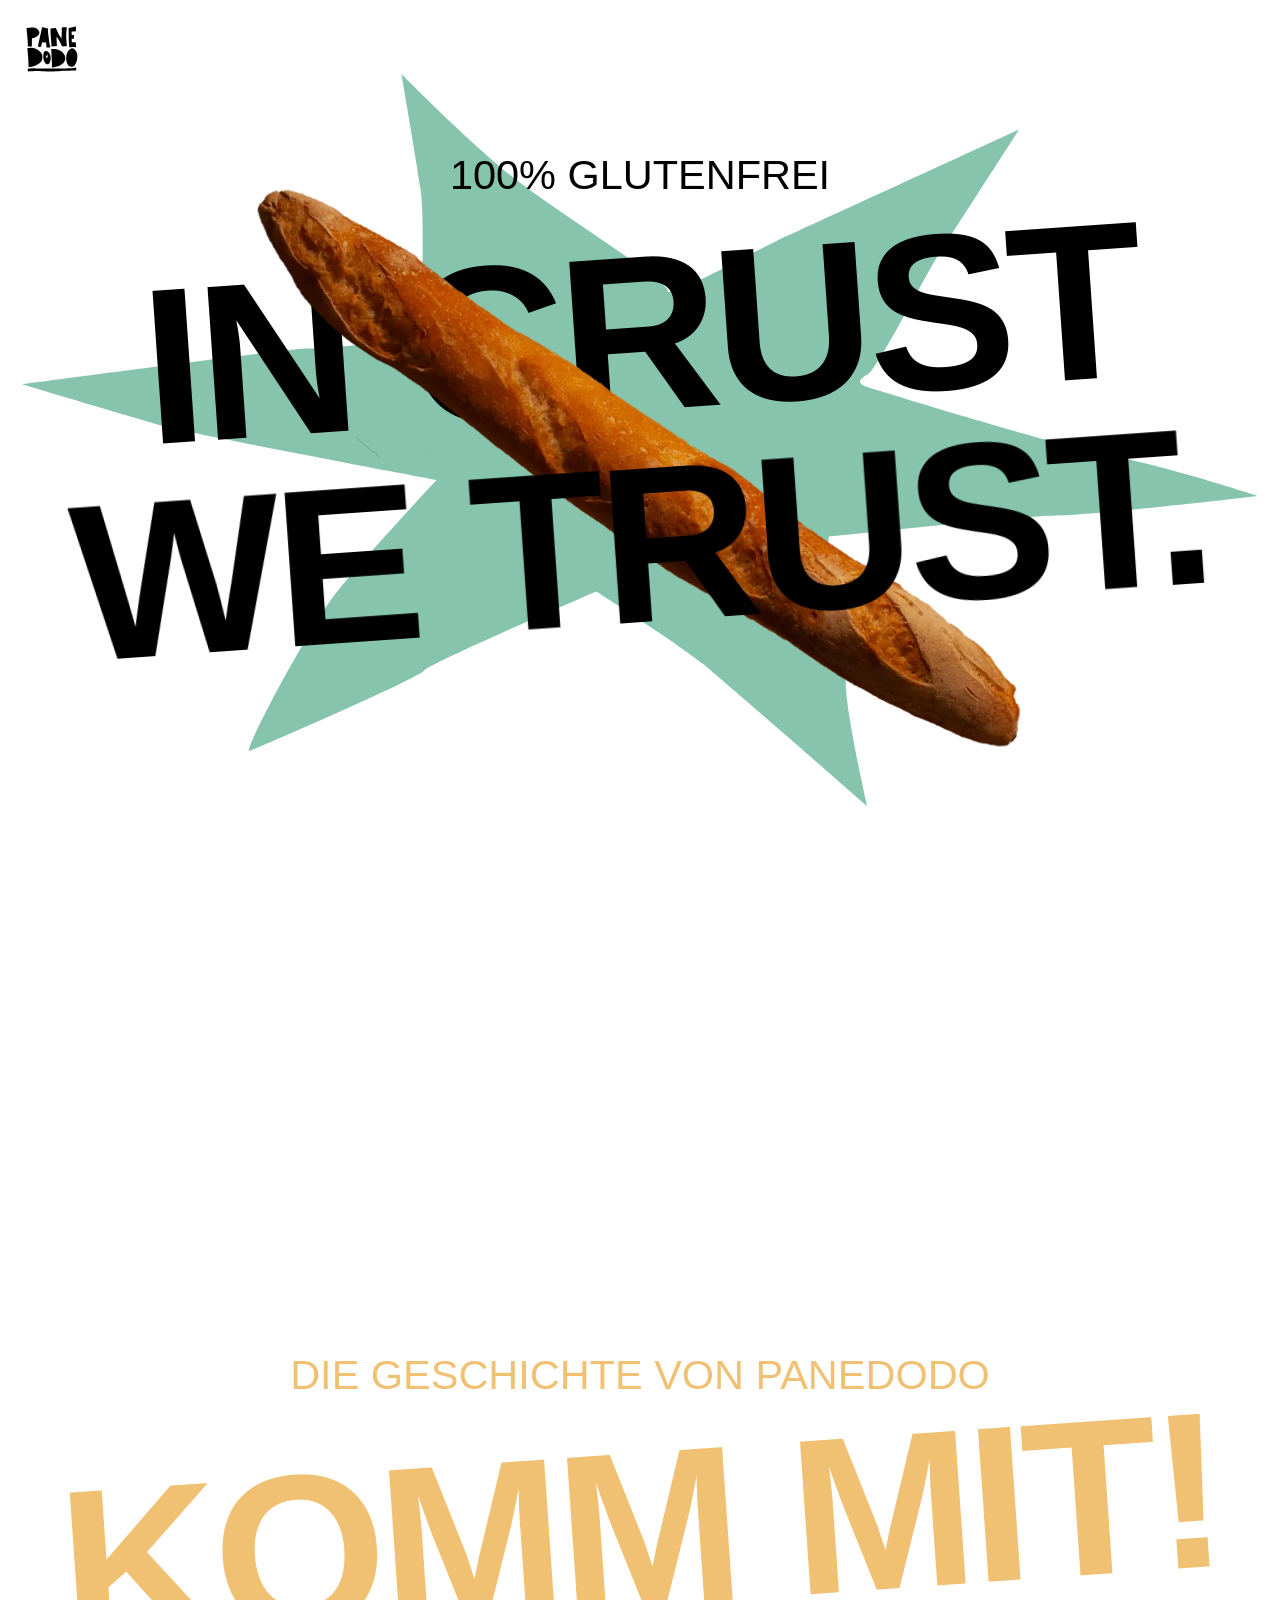
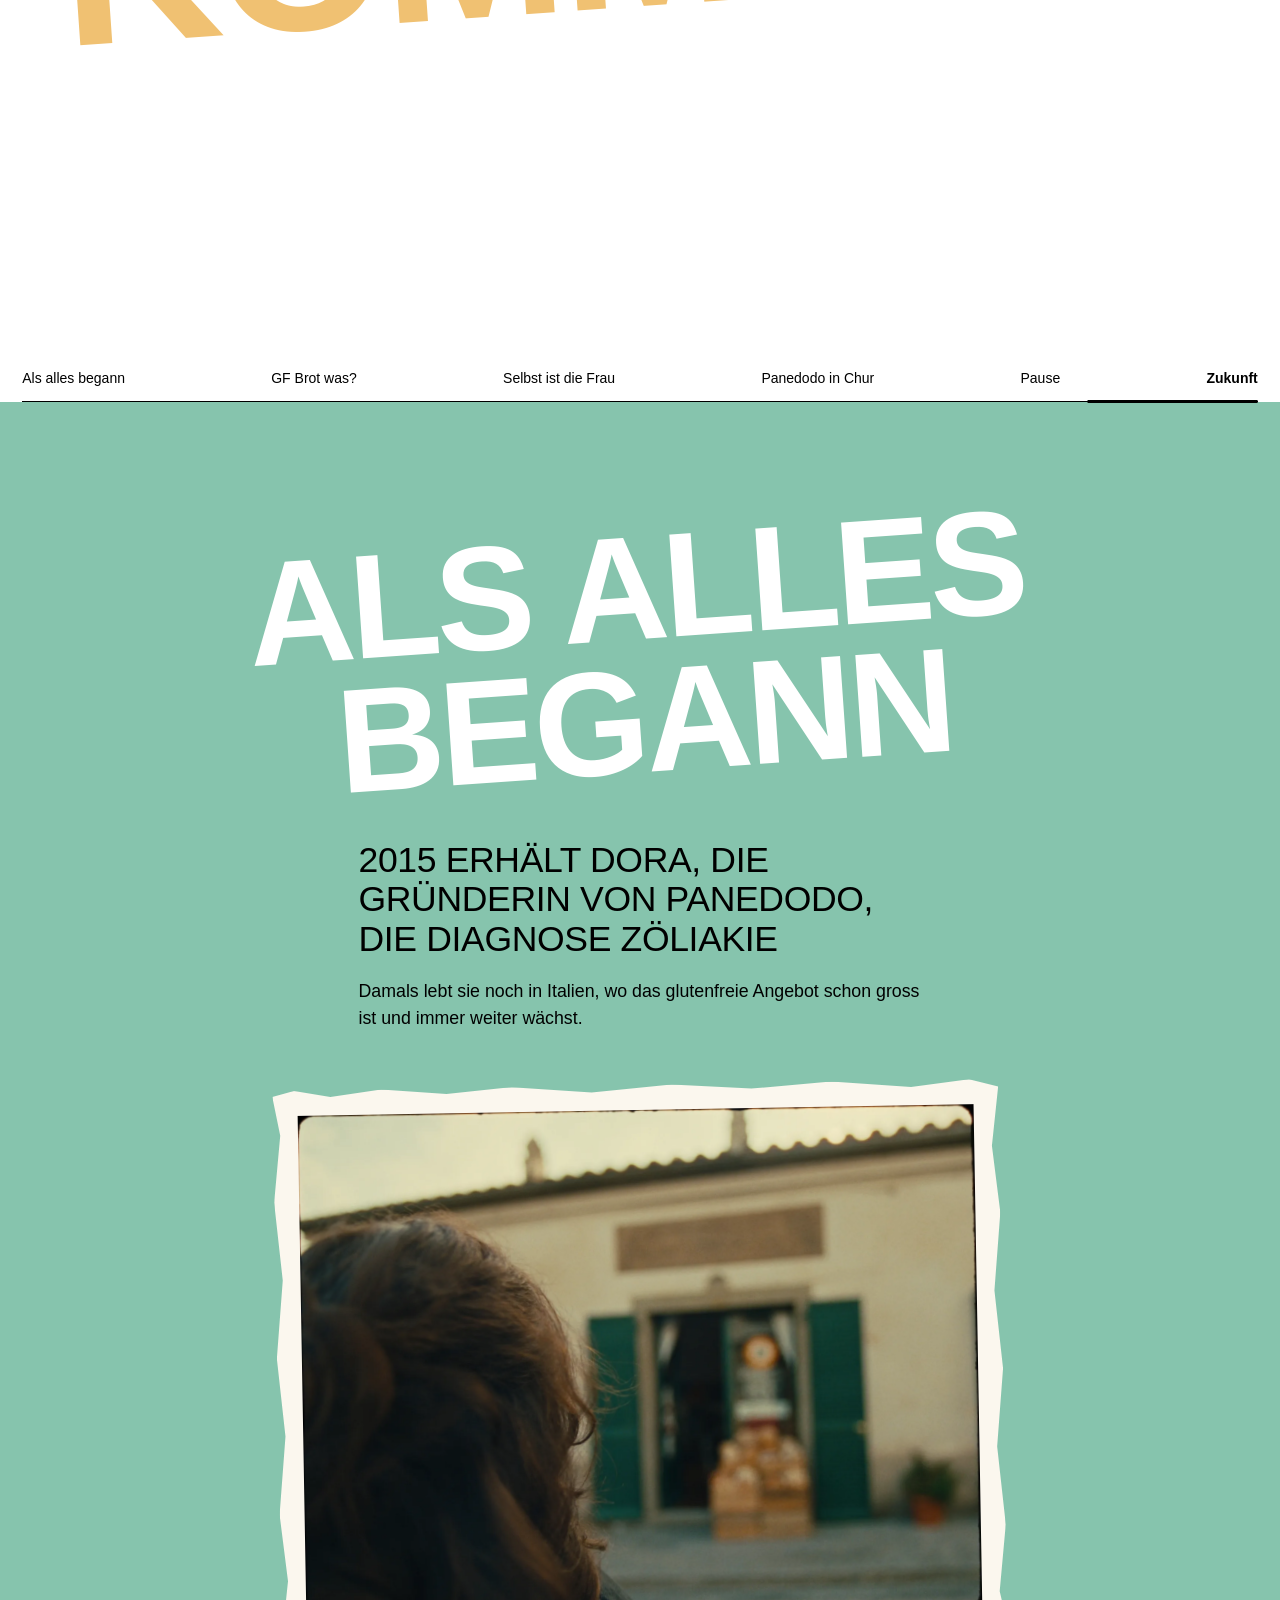
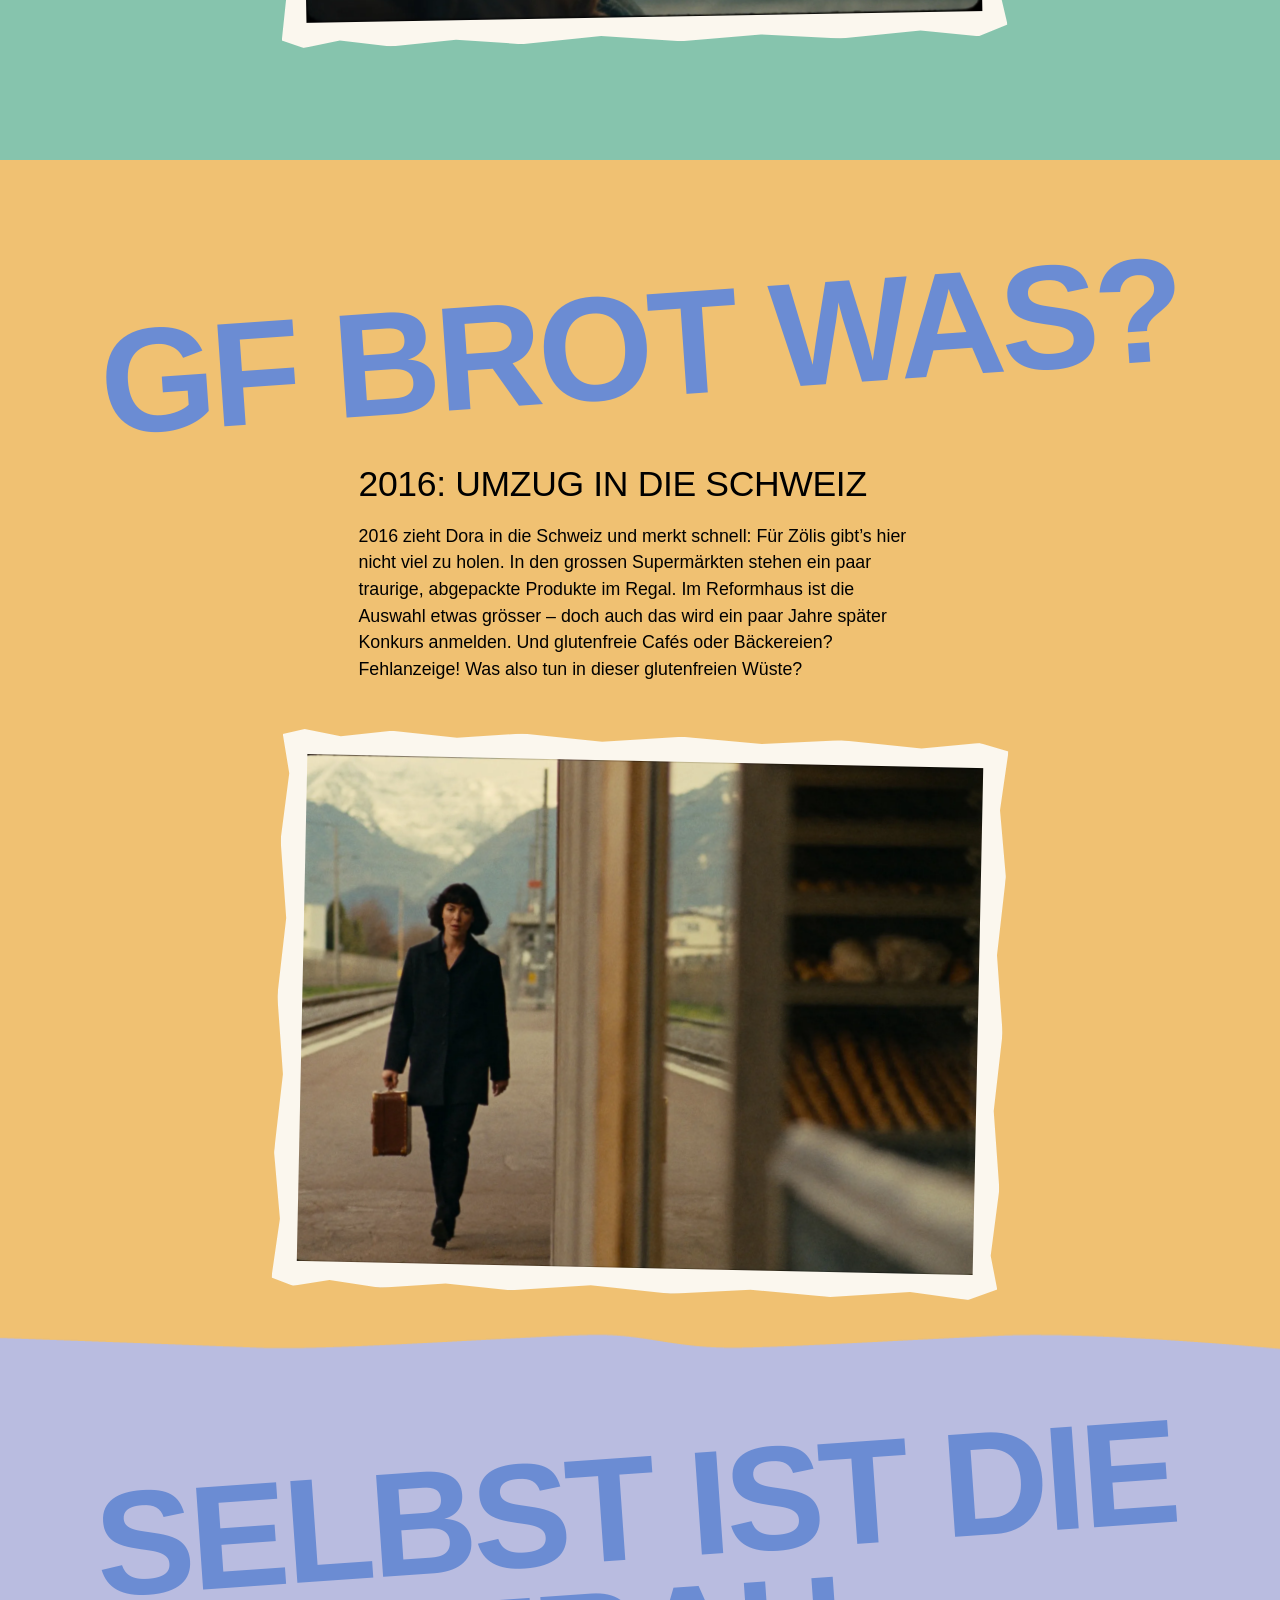
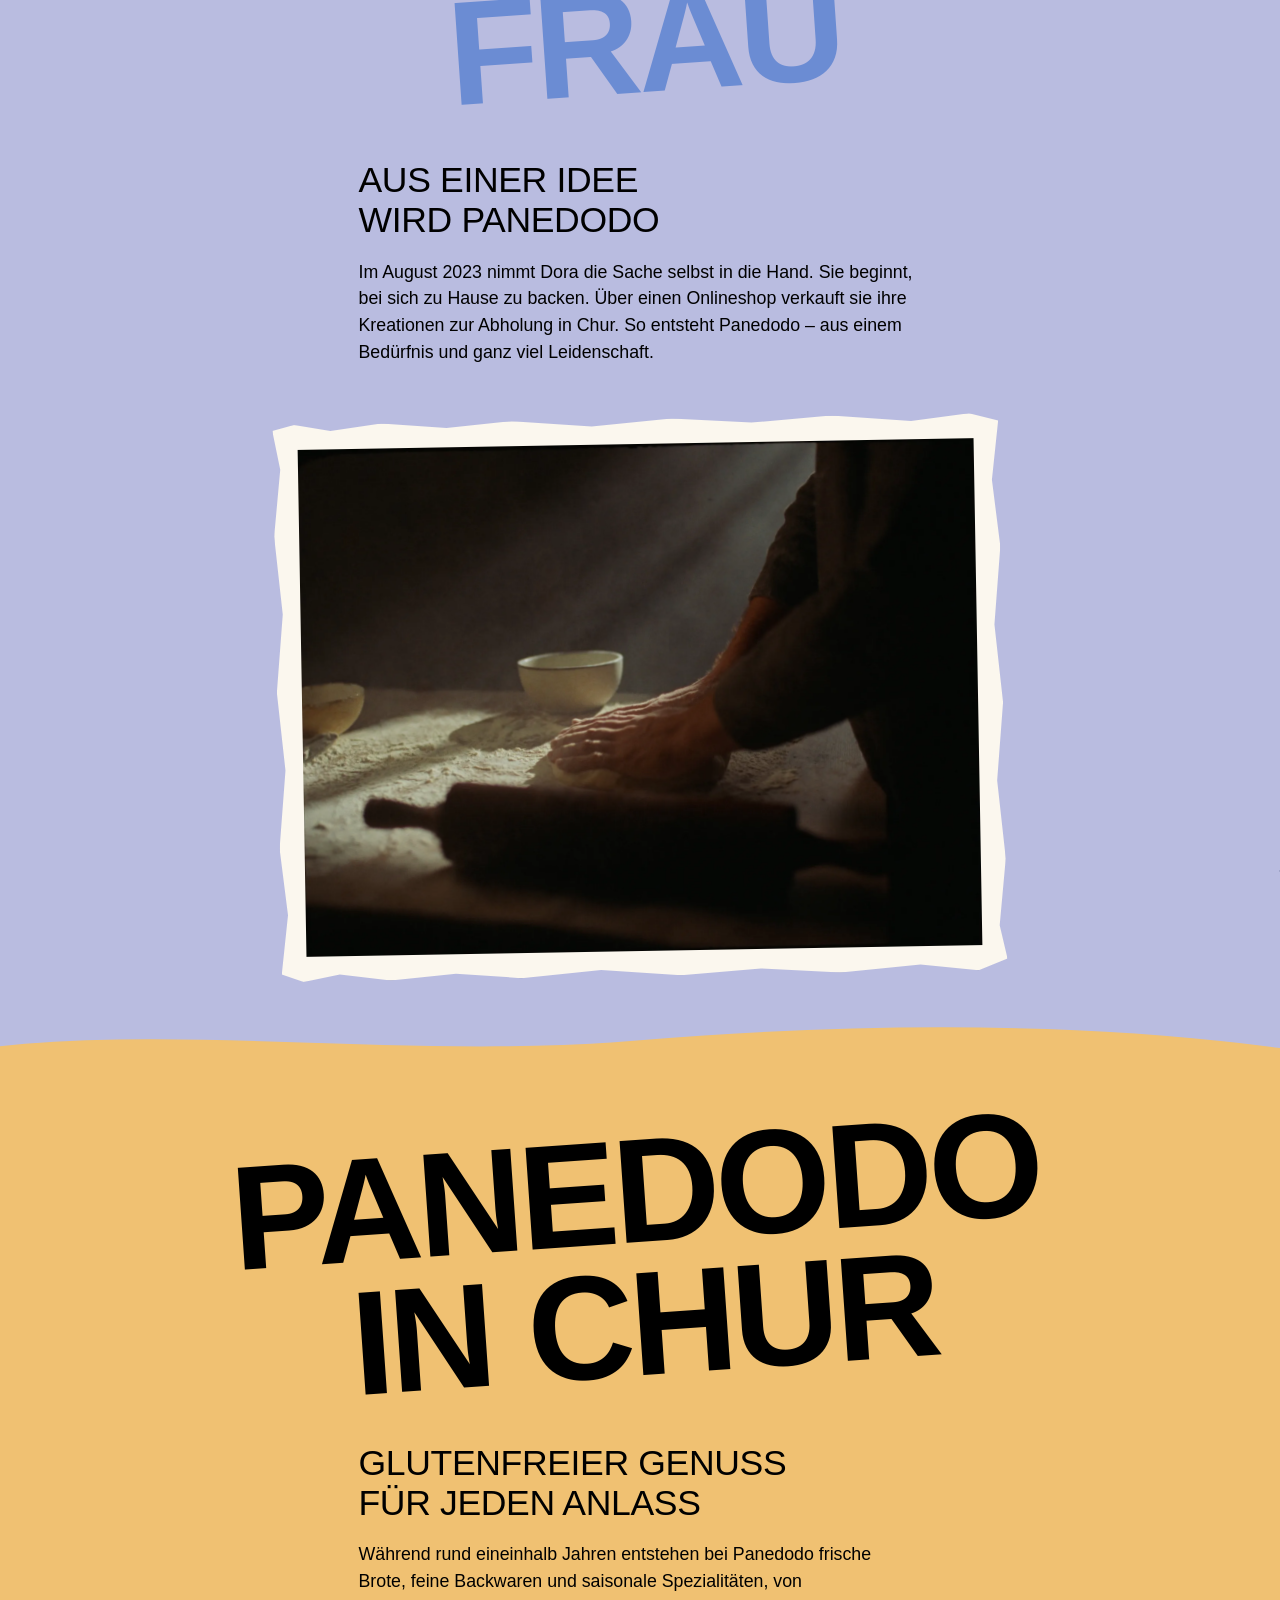
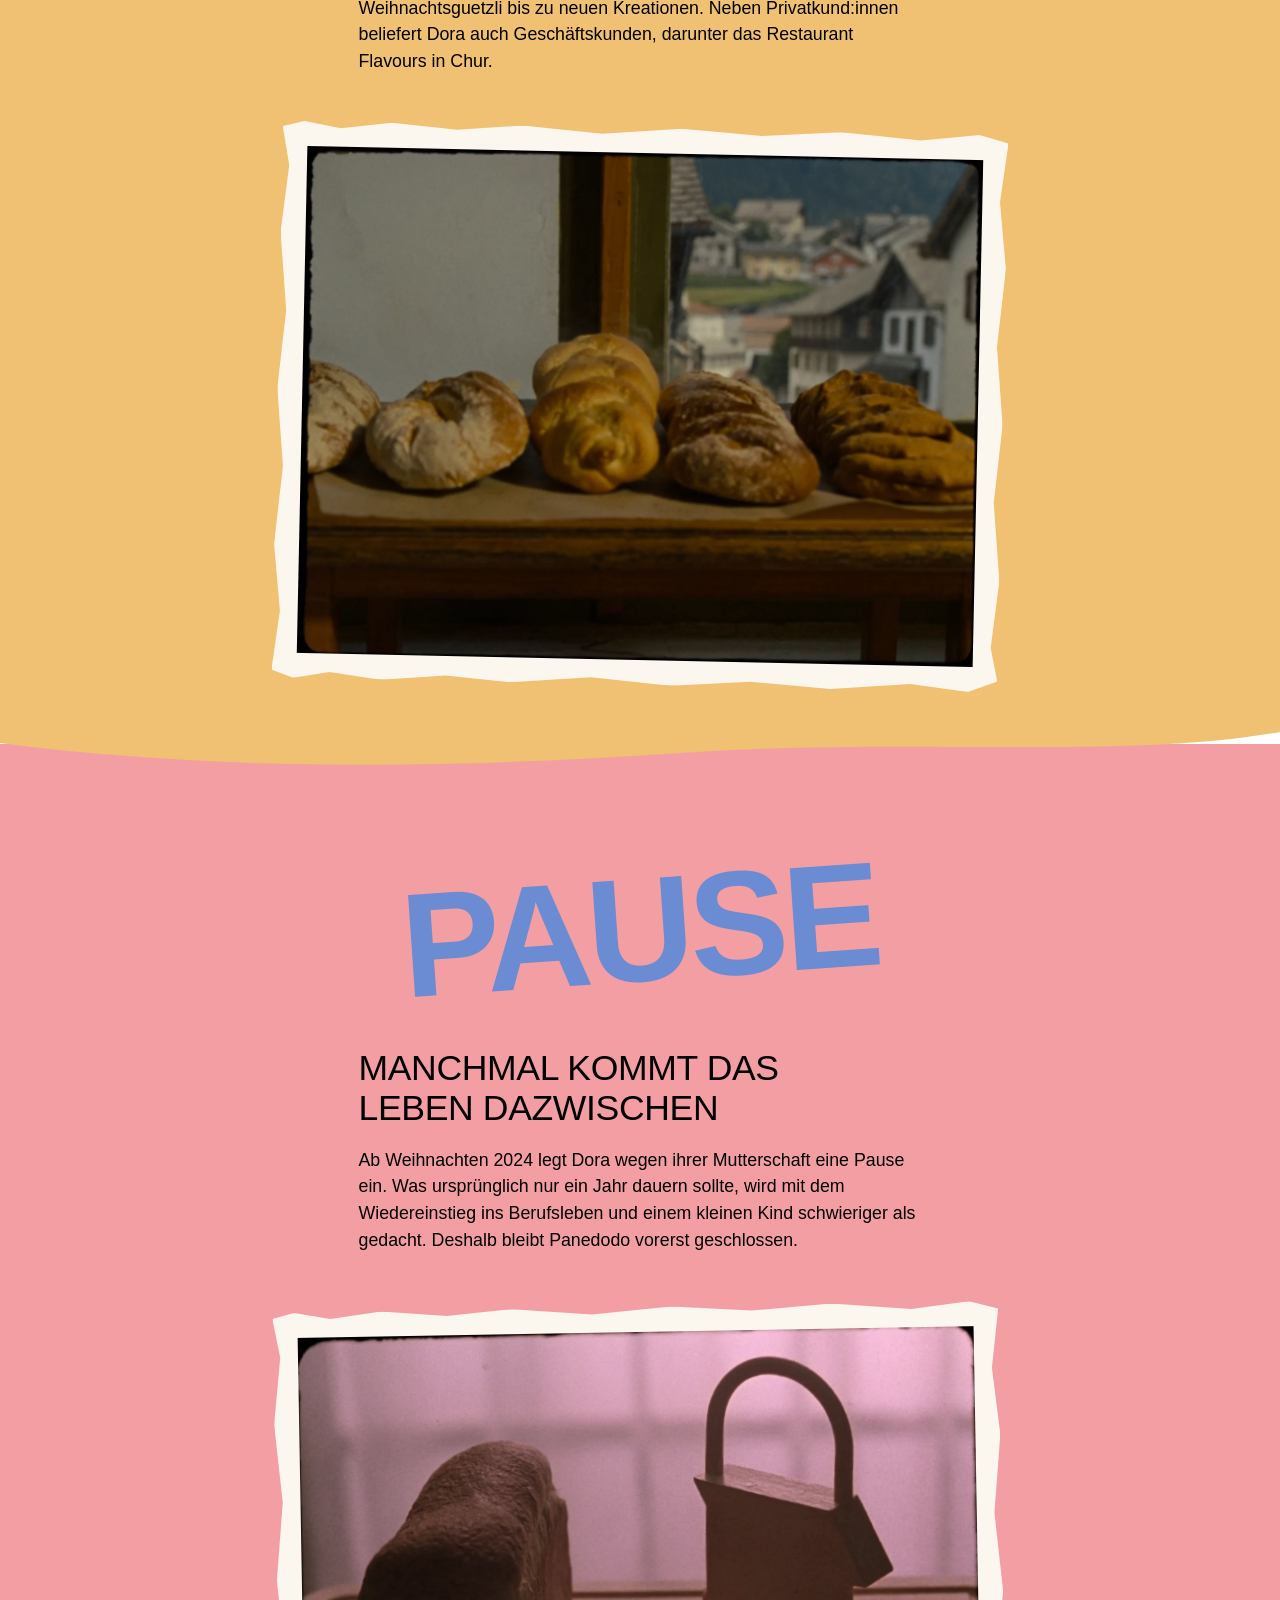
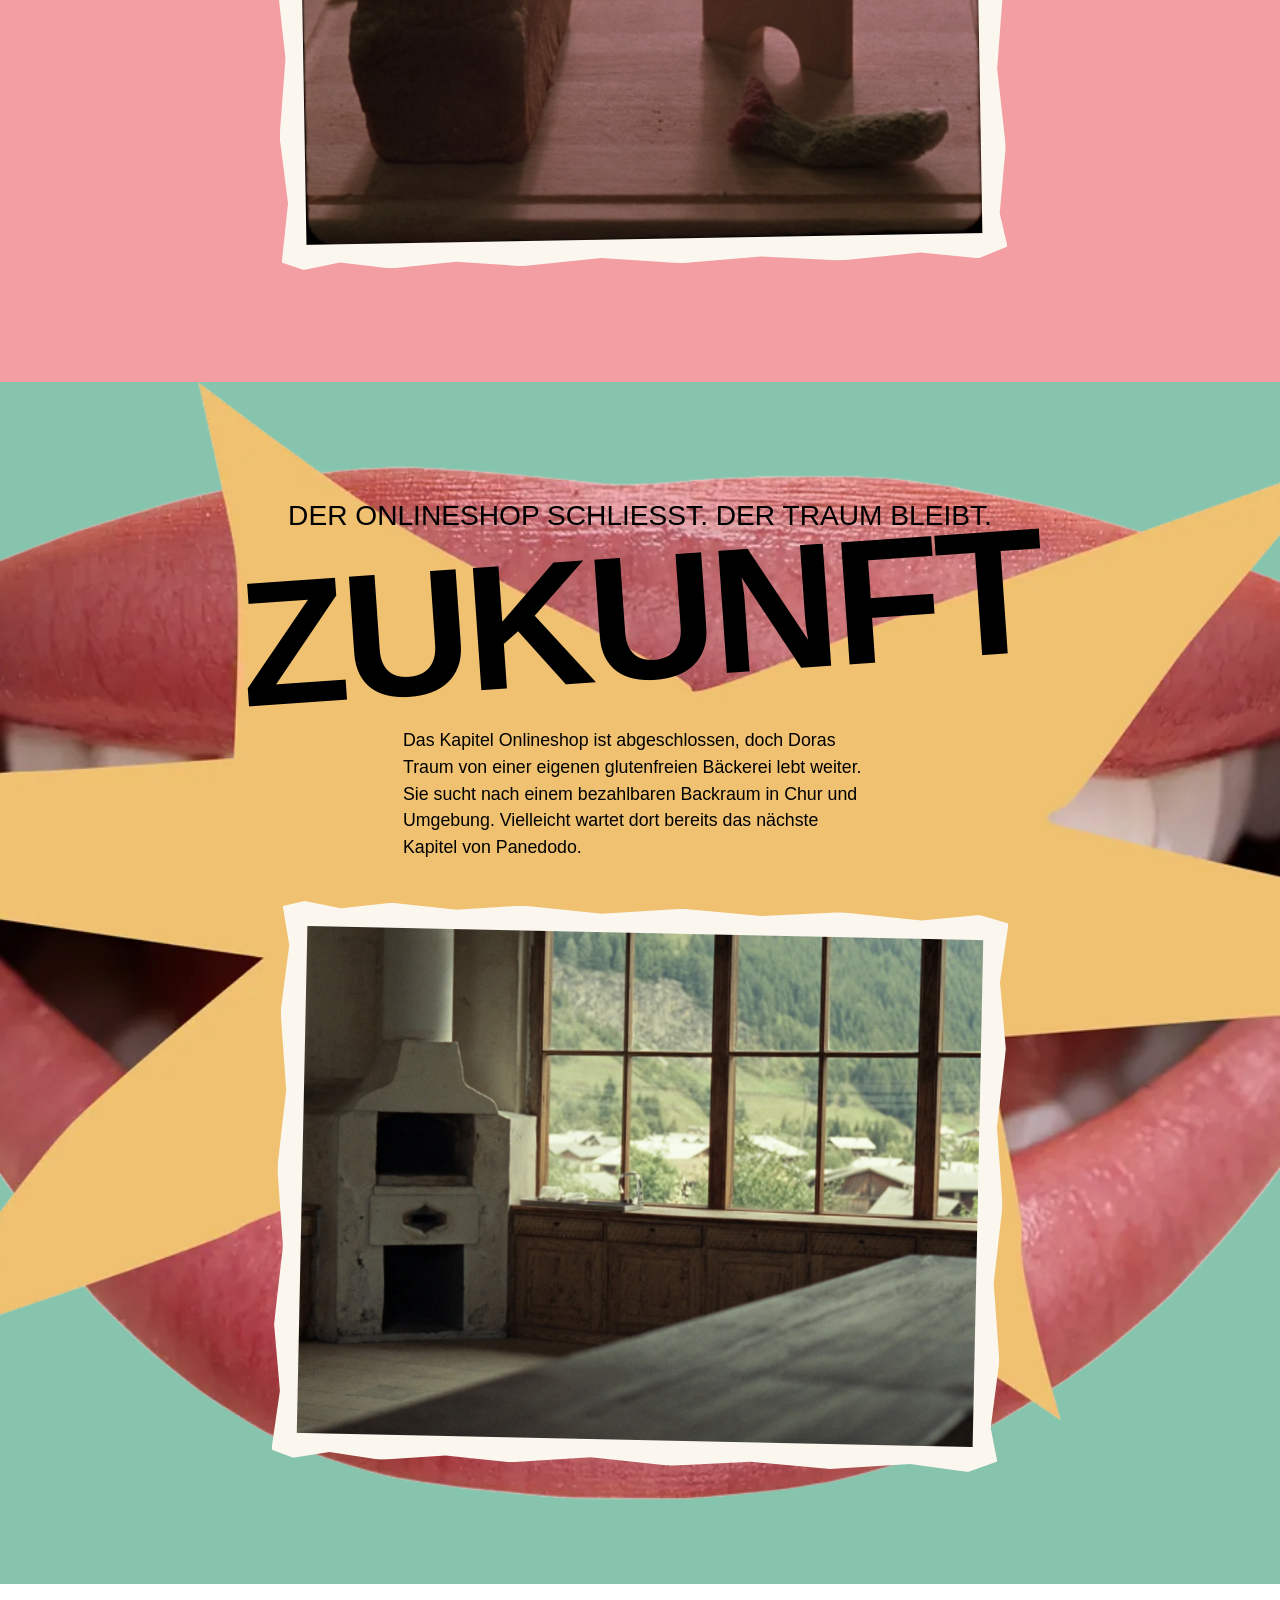
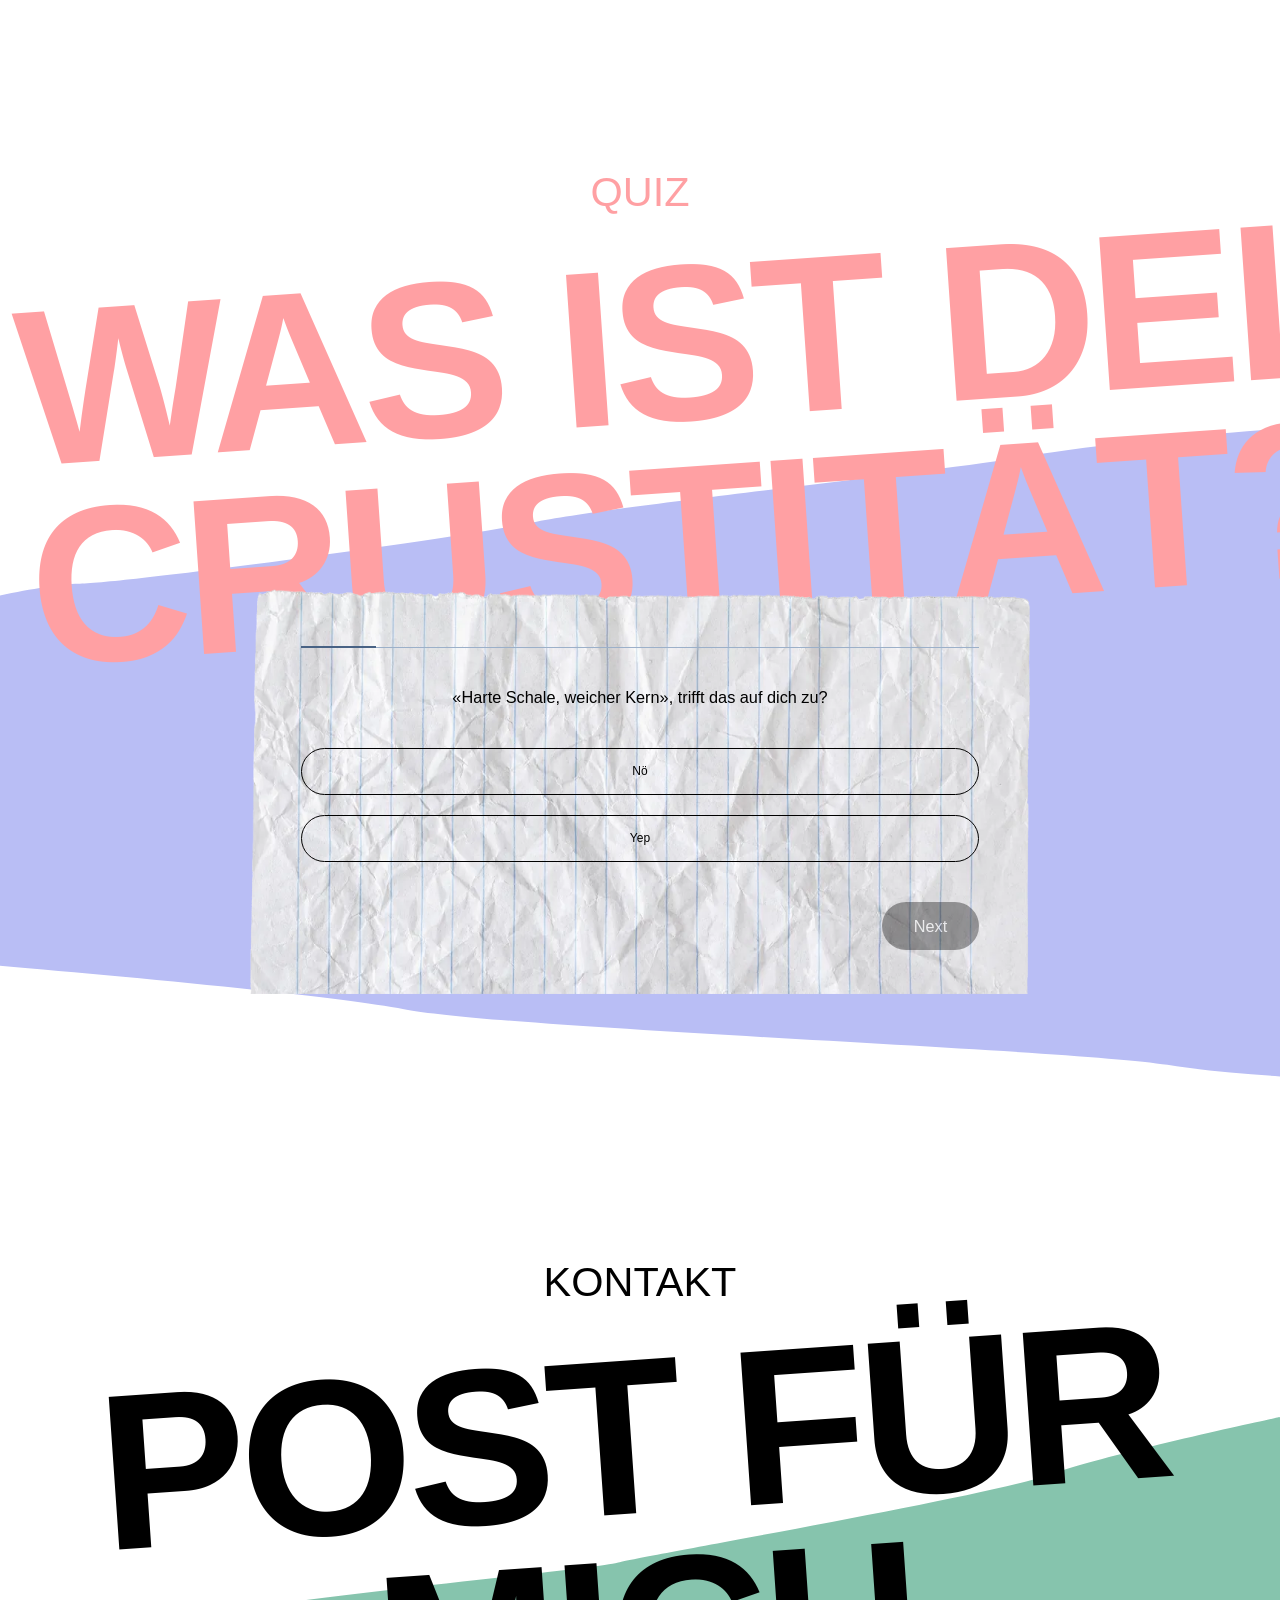
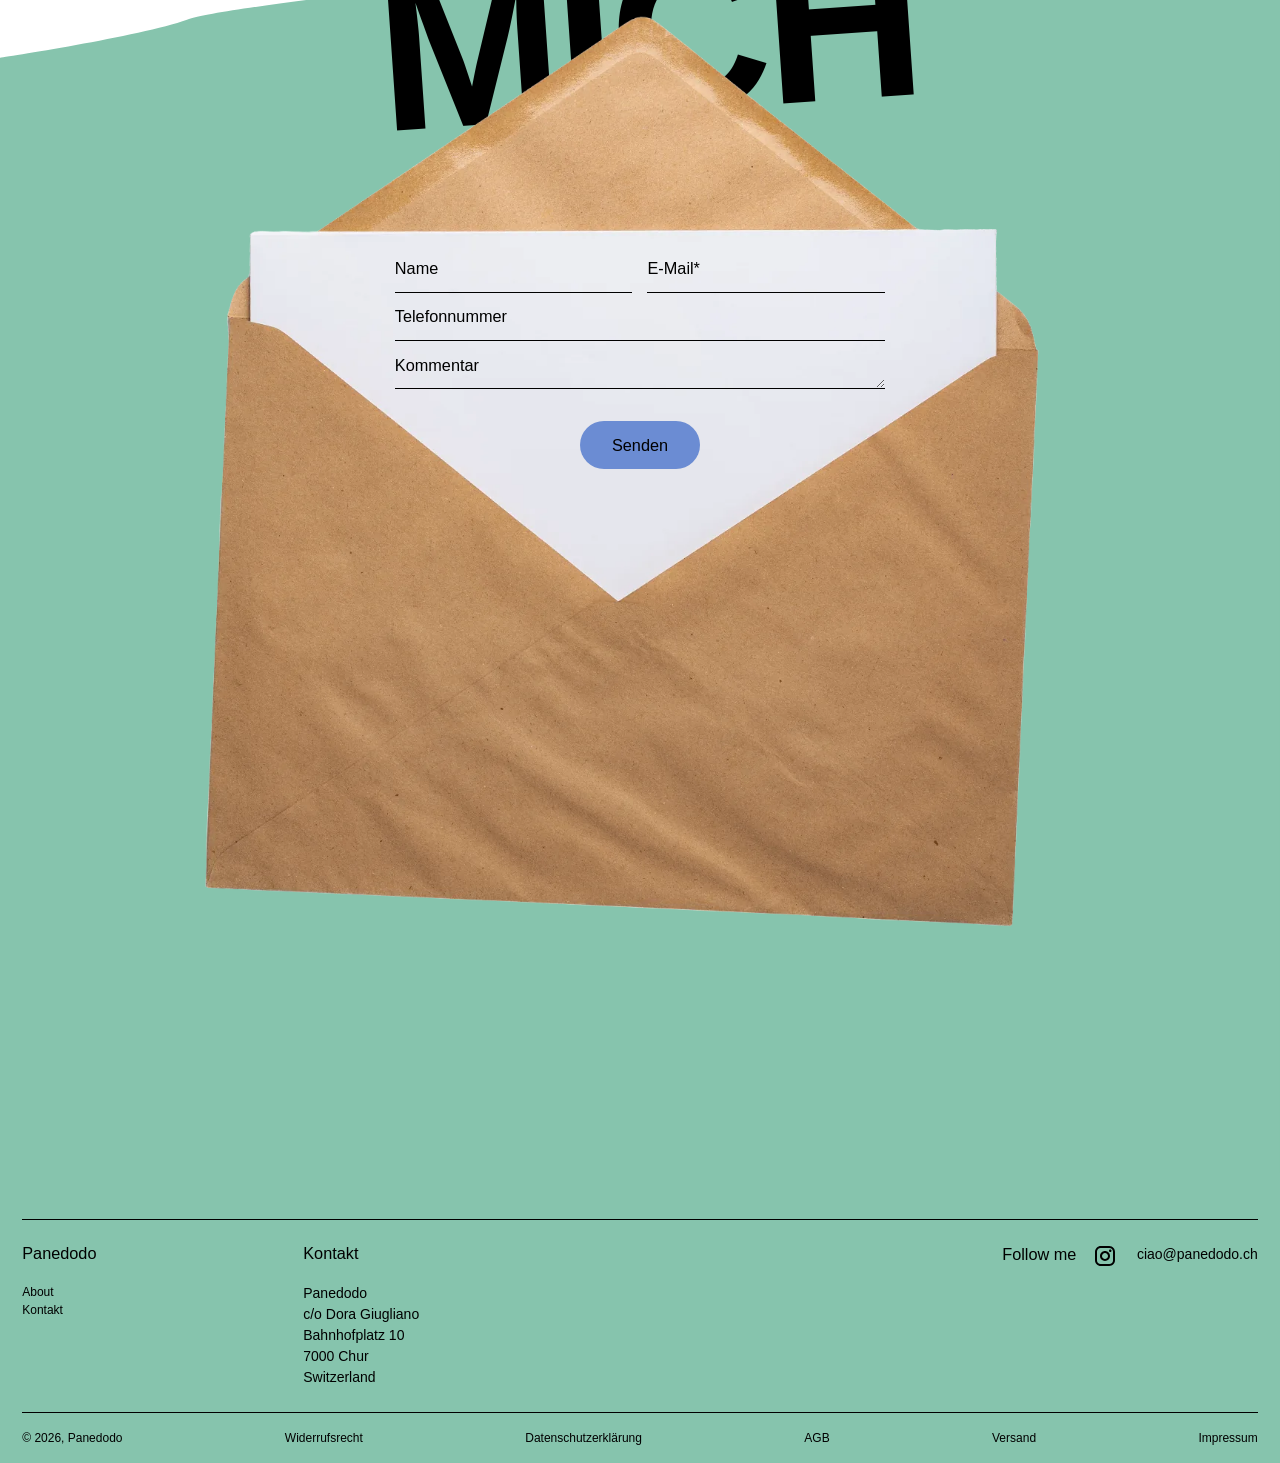
==== commit d8a509ff: "Story images: deckle-edge paper frame for all chapters Remove film/stamp/polaroid/arch/blob variants" ====
--- a/index.html
+++ b/index.html
@@ -54,7 +54,7 @@
         <p class="lead">2015 erhält Dora, die Gründerin von Panedodo, die Diagnose Zöliakie</p>
         <p>Damals lebt sie noch in Italien, wo das glutenfreie Angebot schon gross ist und immer weiter wächst.</p>
       </div>
-      <figure class="frame frame--film reveal">
+      <figure class="frame frame--deckle reveal">
         <img src="assets/story/1-anfang.webp" alt="Frau von hinten vor einer kleinen italienischen Bäckerei mit grünen Fensterläden" width="2048" height="1536" loading="lazy">
       </figure>
     </article>
@@ -66,7 +66,7 @@
         <p class="lead">2016: Umzug in die Schweiz</p>
         <p>2016 zieht Dora in die Schweiz und merkt schnell: Für Zölis gibt’s hier nicht viel zu holen. In den grossen Supermärkten stehen ein paar traurige, abgepackte Produkte im Regal. Im Reformhaus ist die Auswahl etwas grösser – doch auch das wird ein paar Jahre später Konkurs anmelden. Und glutenfreie Cafés oder Bäckereien? Fehlanzeige! Was also tun in dieser glutenfreien Wüste?</p>
       </div>
-      <figure class="frame frame--stamp reveal">
+      <figure class="frame frame--deckle frame--alt reveal">
         <img src="assets/story/2-gfbrot.webp" alt="Frau mit Koffer auf einem Schweizer Bahnsteig, dahinter Berge" width="2048" height="1536" loading="lazy">
       </figure>
     </article>
@@ -79,7 +79,7 @@
         <p class="lead mise__title">Aus einer Idee wird Panedodo</p>
         <p>Im August 2023 nimmt Dora die Sache selbst in die Hand. Sie beginnt, bei sich zu Hause zu backen. Über einen Onlineshop verkauft sie ihre Kreationen zur Abholung in Chur. So entsteht Panedodo – aus einem Bedürfnis und ganz viel Leidenschaft.</p>
       </div>
-      <figure class="frame frame--polaroid reveal">
+      <figure class="frame frame--deckle reveal">
         <img src="assets/story/3-selbst.webp" alt="Hände kneten glutenfreien Teig auf einer bemehlten Arbeitsfläche" width="2048" height="1536" loading="lazy">
       </figure>
     </article>
@@ -92,7 +92,7 @@
         <p class="lead">Glutenfreier Genuss für jeden Anlass</p>
         <p>Während rund eineinhalb Jahren entstehen bei Panedodo frische Brote, feine Backwaren und saisonale Spezialitäten, von Weihnachtsguetzli bis zu neuen Kreationen. Neben Privatkund:innen beliefert Dora auch Geschäftskunden, darunter das Restaurant Flavours in Chur.</p>
       </div>
-      <figure class="frame frame--arch reveal">
+      <figure class="frame frame--deckle frame--alt reveal">
         <img src="assets/story/4-chur.webp" alt="Frisch gebackene Brote und Zopf auf einem Holztisch, Blick auf Chur" width="2048" height="1536" loading="lazy">
       </figure>
     </article>
@@ -104,7 +104,7 @@
         <p class="lead">Manchmal kommt das Leben dazwischen</p>
         <p>Ab Weihnachten 2024 legt Dora wegen ihrer Mutterschaft eine Pause ein. Was ursprünglich nur ein Jahr dauern sollte, wird mit dem Wiedereinstieg ins Berufsleben und einem kleinen Kind schwieriger als gedacht. Deshalb bleibt Panedodo vorerst geschlossen.</p>
       </div>
-      <figure class="frame frame--blob reveal">
+      <figure class="frame frame--deckle reveal">
         <img src="assets/story/5-pause.webp" alt="Stillleben mit Brot, Holzspielzeug und Babysöckchen in rosa Licht" width="2048" height="1536" loading="lazy">
       </figure>
     </article>
@@ -116,7 +116,7 @@
         <h2 class="display mampf__title">Zukunft</h2>
       </div>
       <p class="mampf__copy">Das Kapitel Onlineshop ist abgeschlossen, doch Doras Traum von einer eigenen glutenfreien Bäckerei lebt weiter. Sie sucht nach einem bezahlbaren Backraum in Chur und Umgebung. Vielleicht wartet dort bereits das nächste Kapitel von Panedodo.</p>
-      <figure class="frame frame--deckle reveal">
+      <figure class="frame frame--deckle frame--alt reveal">
         <img src="assets/story/6-zukunft.webp" alt="Heller, leerer Backraum mit Steinofen und Blick auf die Berge" width="2048" height="1536" loading="lazy">
       </figure>
     </article>
--- a/css/styles.css
+++ b/css/styles.css
@@ -549,78 +549,19 @@
 }
 .frame img { display: block; width: 100%; height: auto; aspect-ratio: 4 / 3; object-fit: cover; }
 
-/* 1 Filmstreifen (35mm, Perforation oben/unten) */
-.frame--film {
-  --hole: var(--c-green);
-  background: #121110; padding: calc(46 * var(--u)) 0; border-radius: 6px;
-  box-shadow: 0 calc(24 * var(--u)) calc(50 * var(--u)) rgb(0 0 0 / .25);
-}
-.frame--film::before, .frame--film::after {
-  content: ""; position: absolute; left: 0; right: 0; height: calc(22 * var(--u)); min-height: 8px; border-radius: 3px;
-  background: repeating-linear-gradient(90deg, transparent 0 calc(14 * var(--u)), var(--hole) calc(14 * var(--u)) calc(44 * var(--u)), transparent calc(44 * var(--u)) calc(58 * var(--u)));
-}
-.frame--film::before { top: calc(12 * var(--u)); }
-.frame--film::after { bottom: calc(12 * var(--u)); }
-.frame--film img { filter: sepia(.12) contrast(1.05); }
-
-/* 2 Briefmarke (Zackenrand, passend zum Druckraster-Look) */
-.frame--stamp {
-  --hole: var(--c-yellow);
-  background: #fffaf0; padding: calc(40 * var(--u)); transform: rotate(-1.5deg);
-  box-shadow: 0 calc(18 * var(--u)) calc(40 * var(--u)) rgb(0 0 0 / .2);
-}
-.frame--stamp::after {
-  content: ""; position: absolute; inset: 0; padding: calc(20 * var(--u)); pointer-events: none;
-  background: radial-gradient(circle at 50% 50%, var(--hole) 38%, transparent 42%) calc(-1 * var(--s, 18px) / 2) calc(-1 * var(--s, 18px) / 2) / var(--s, 18px) var(--s, 18px);
-  --s: calc(36 * var(--u));
-  -webkit-mask: linear-gradient(#000 0 0) content-box exclude, linear-gradient(#000 0 0);
-  -webkit-mask-composite: xor; mask-composite: exclude;
-}
-
-/* 3 Polaroid */
-.frame--polaroid {
-  width: min(calc(820 * var(--u)), 100% - 2 * var(--gutter));
-  background: #fdfbf6; padding: calc(30 * var(--u)) calc(30 * var(--u)) calc(110 * var(--u));
-  transform: rotate(2deg);
-  box-shadow: 0 calc(20 * var(--u)) calc(44 * var(--u)) rgb(0 0 0 / .28);
-}
-.frame--polaroid img { filter: saturate(.92) contrast(1.04); }
-
-/* 4 Bogenfenster (Chur) */
-.frame--arch {
-  width: min(calc(640 * var(--u)), 100% - 2 * var(--gutter));
-  padding: calc(16 * var(--u)); background: var(--c-black);
-  border-radius: 999px 999px 8px 8px;
-}
-.frame--arch img { aspect-ratio: 3 / 4; border-radius: 999px 999px 0 0; }
-
-/* 5 Weiche Blob-Form (Pause) */
-.frame--blob {
-  width: min(calc(860 * var(--u)), 100% - 2 * var(--gutter));
-  padding: calc(14 * var(--u)); background: var(--c-pink);
-  border-radius: 46% 54% 50% 50% / 56% 44% 56% 44%;
-  box-shadow: 0 0 0 calc(10 * var(--u)) rgb(255 255 255 / .55);
-}
-.frame--blob img { aspect-ratio: 1 / 1; border-radius: inherit; }
-
-/* 6 Büttenrand (Zukunft) */
+/* Büttenrand: Papier mit unregelmässiger Kante, für alle Kapitelbilder */
 .frame--deckle {
-  position: relative; z-index: 1;
+  position: relative; z-index: 3;
   background: #fbf7ee; padding: calc(34 * var(--u));
   clip-path: polygon(0 1%, 3% 0, 8% 1.2%, 15% 0, 24% 1%, 33% 0, 44% 1.2%, 55% 0, 66% 1%, 77% 0, 88% 1.2%, 96% 0, 100% 1.4%, 99% 12%, 100% 24%, 99% 38%, 100% 52%, 99% 66%, 100% 80%, 99% 92%, 100% 98%, 96% 100%, 88% 98.8%, 77% 100%, 66% 99%, 55% 100%, 44% 98.8%, 33% 100%, 24% 99%, 15% 100%, 8% 98.8%, 3% 100%, 0 98.6%, 1% 88%, 0 76%, 1% 62%, 0 48%, 1% 34%, 0 20%, 1% 8%);
   filter: drop-shadow(0 calc(14 * var(--u)) calc(24 * var(--u)) rgb(0 0 0 / .25));
 }
 .frame--deckle { transform: rotate(-1deg); }
+.frame--deckle.frame--alt { transform: rotate(1.2deg); }
 .mampf { height: auto; min-height: 100svh; padding: calc(160 * var(--u)) var(--gutter); background-size: cover; }
 .mampf .frame { margin-top: calc(24 * var(--u)); }
 
 @media (max-width: 800px) {
-  .frame--film::before, .frame--film::after { height: 10px; }
-  .frame--film { padding: 26px 0; }
-  .frame--polaroid { padding: 14px 14px 56px; }
-  .frame--arch, .frame--blob { width: min(86vw, 420px); }
-  .frame--stamp { padding: 22px; --s: 18px; }
-  .frame--stamp::after { padding: 11px; }
   .frame--deckle { padding: 16px; }
 }
 
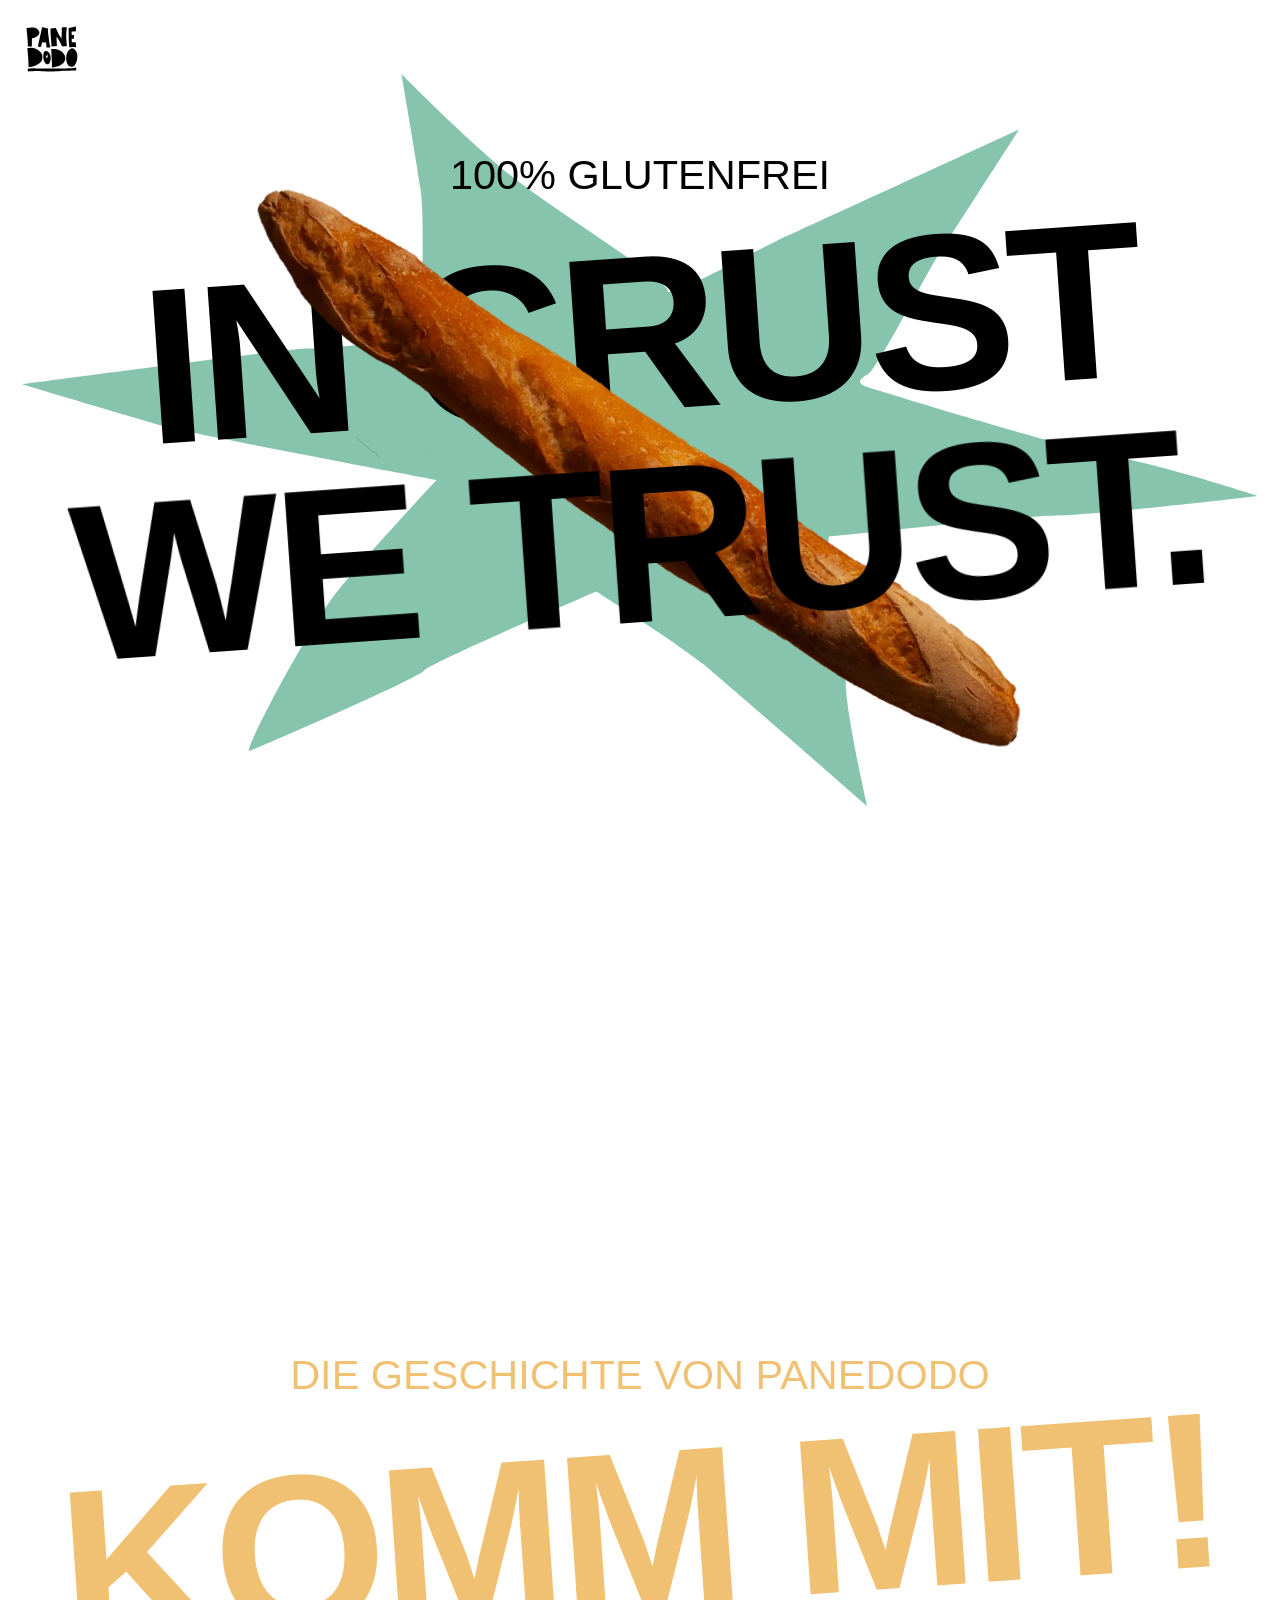
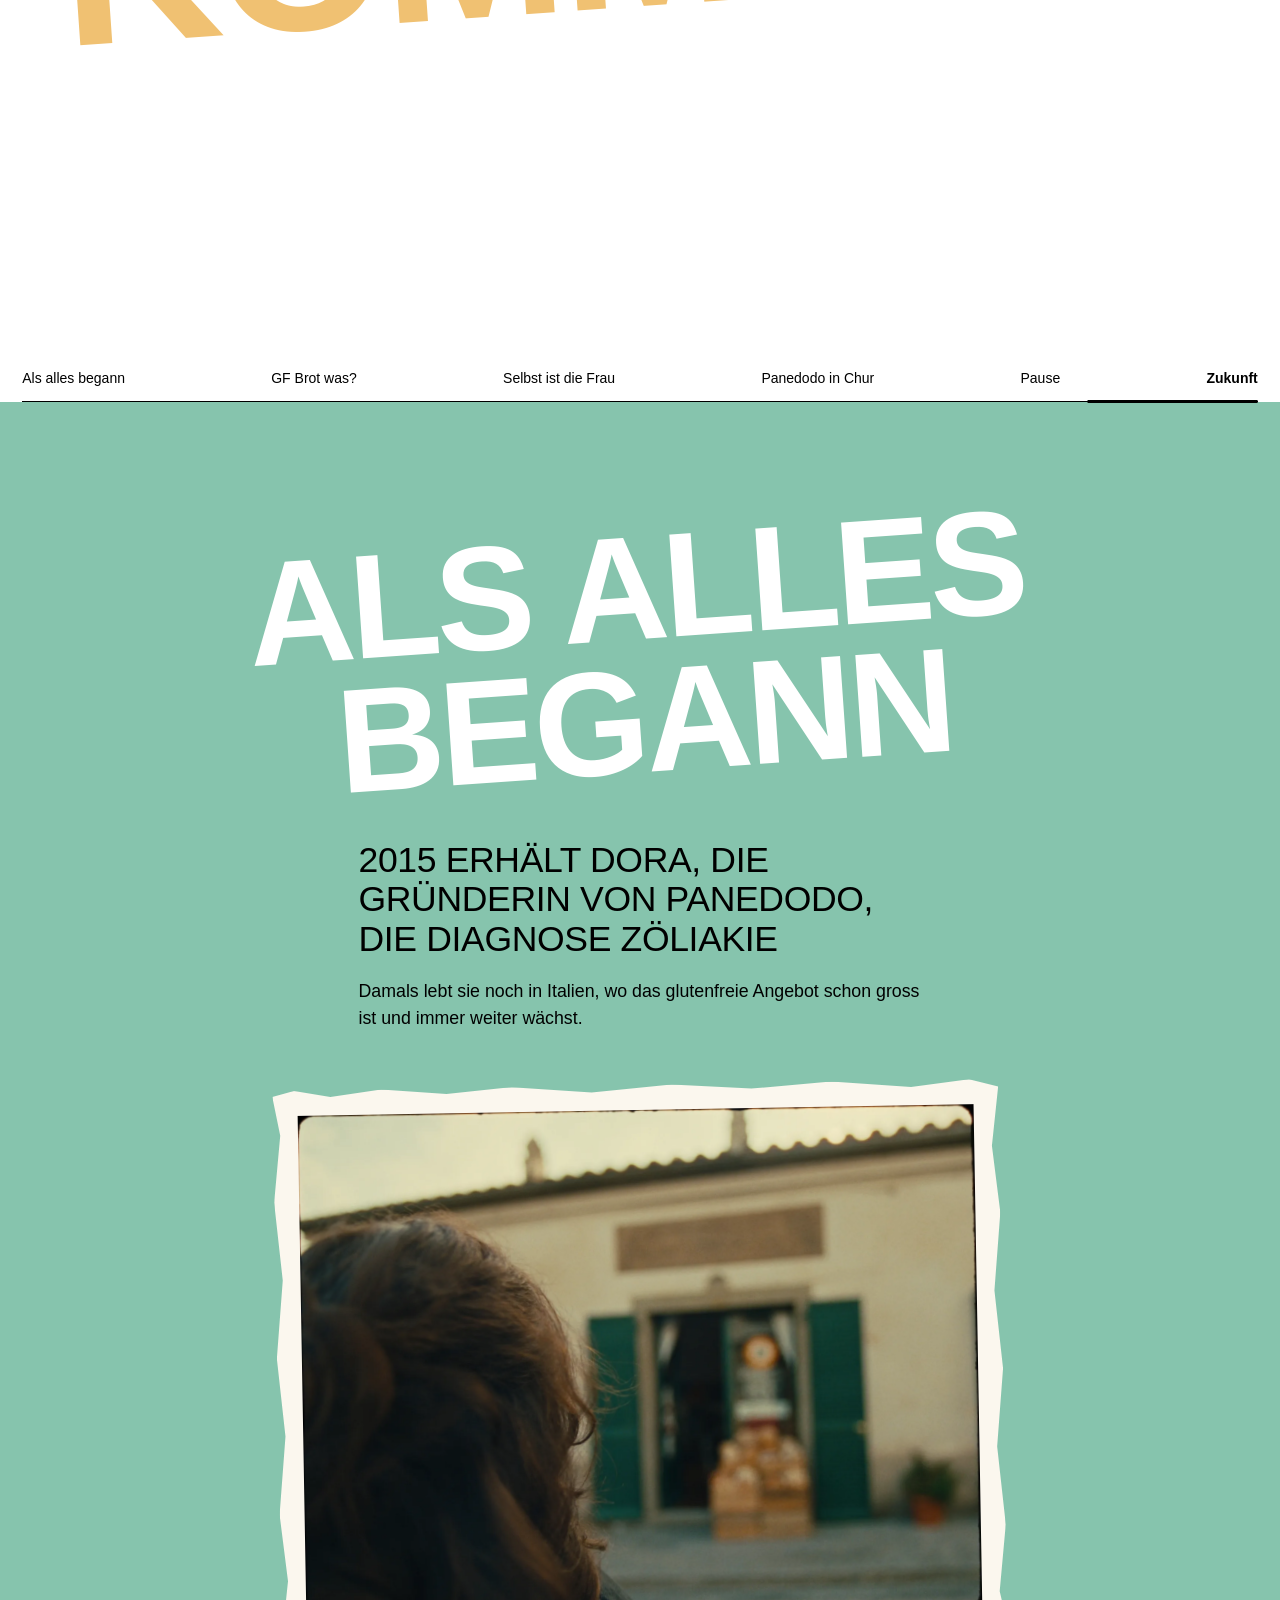
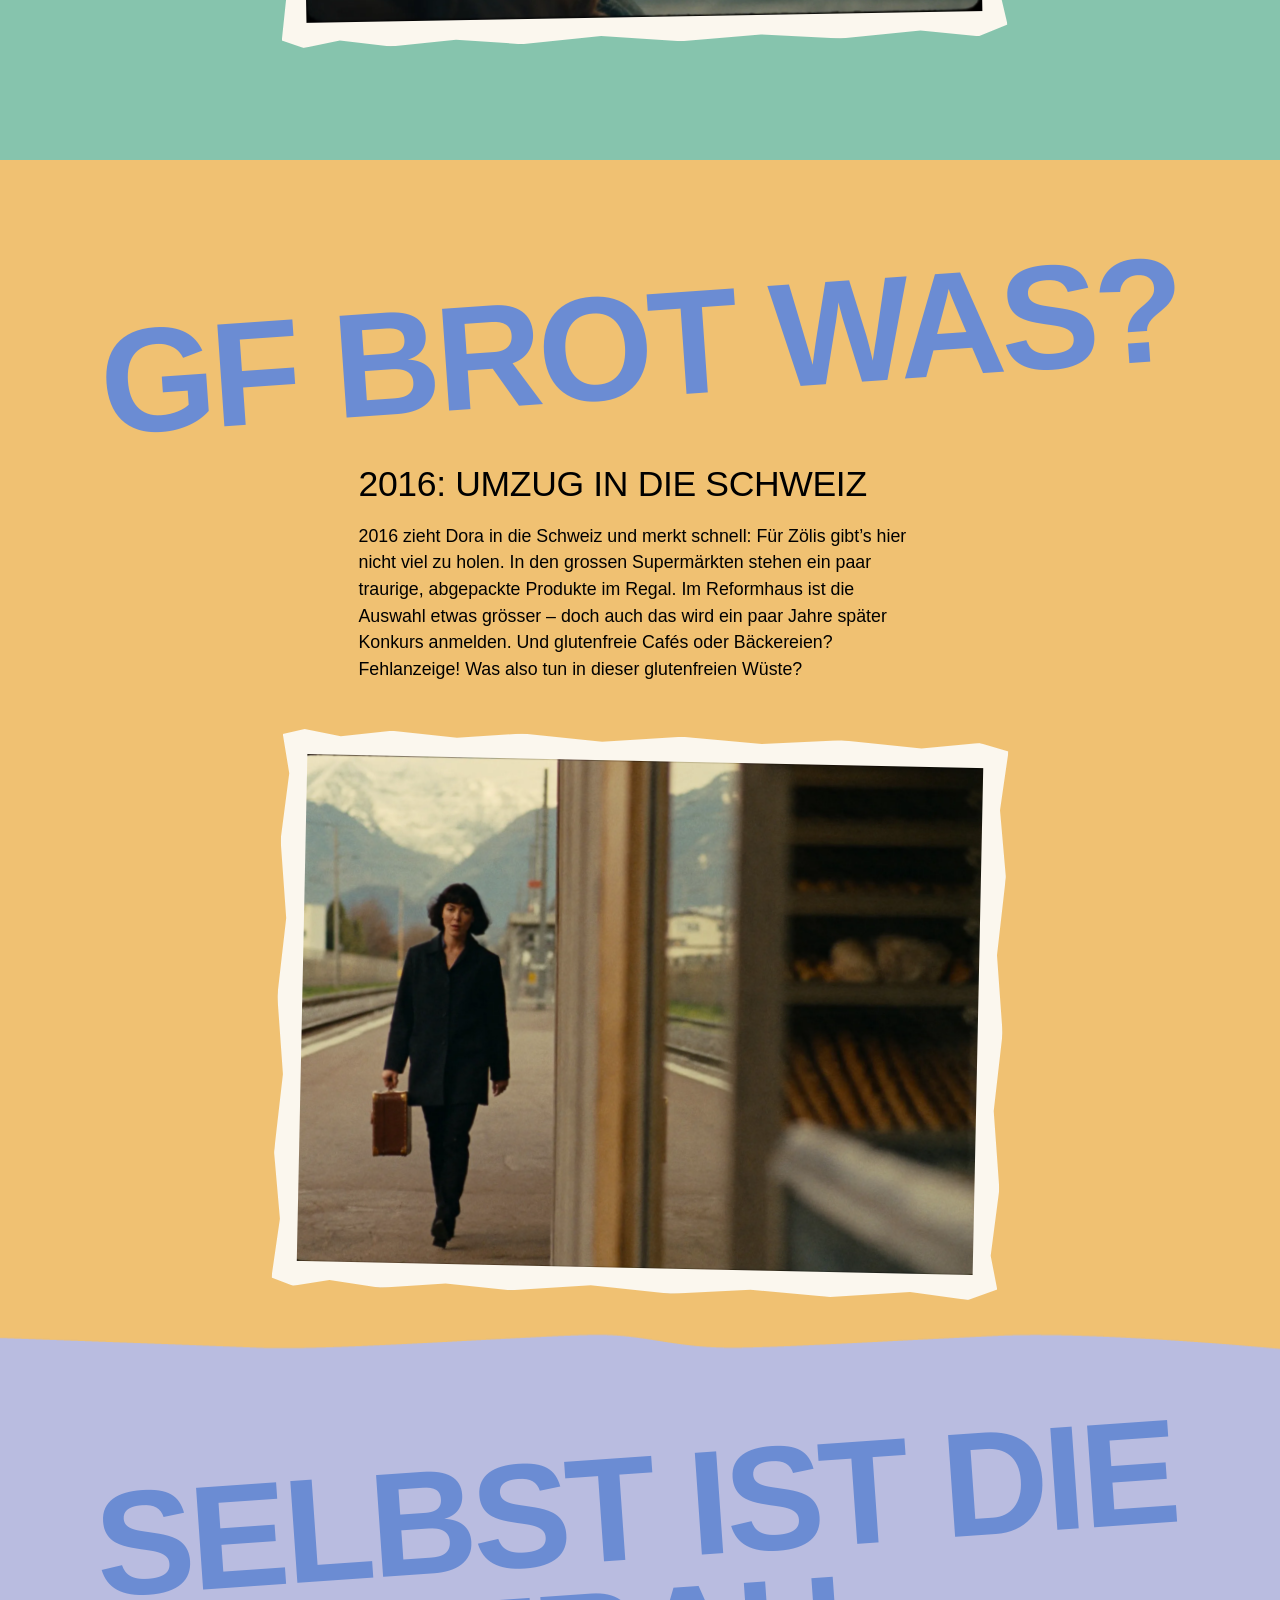
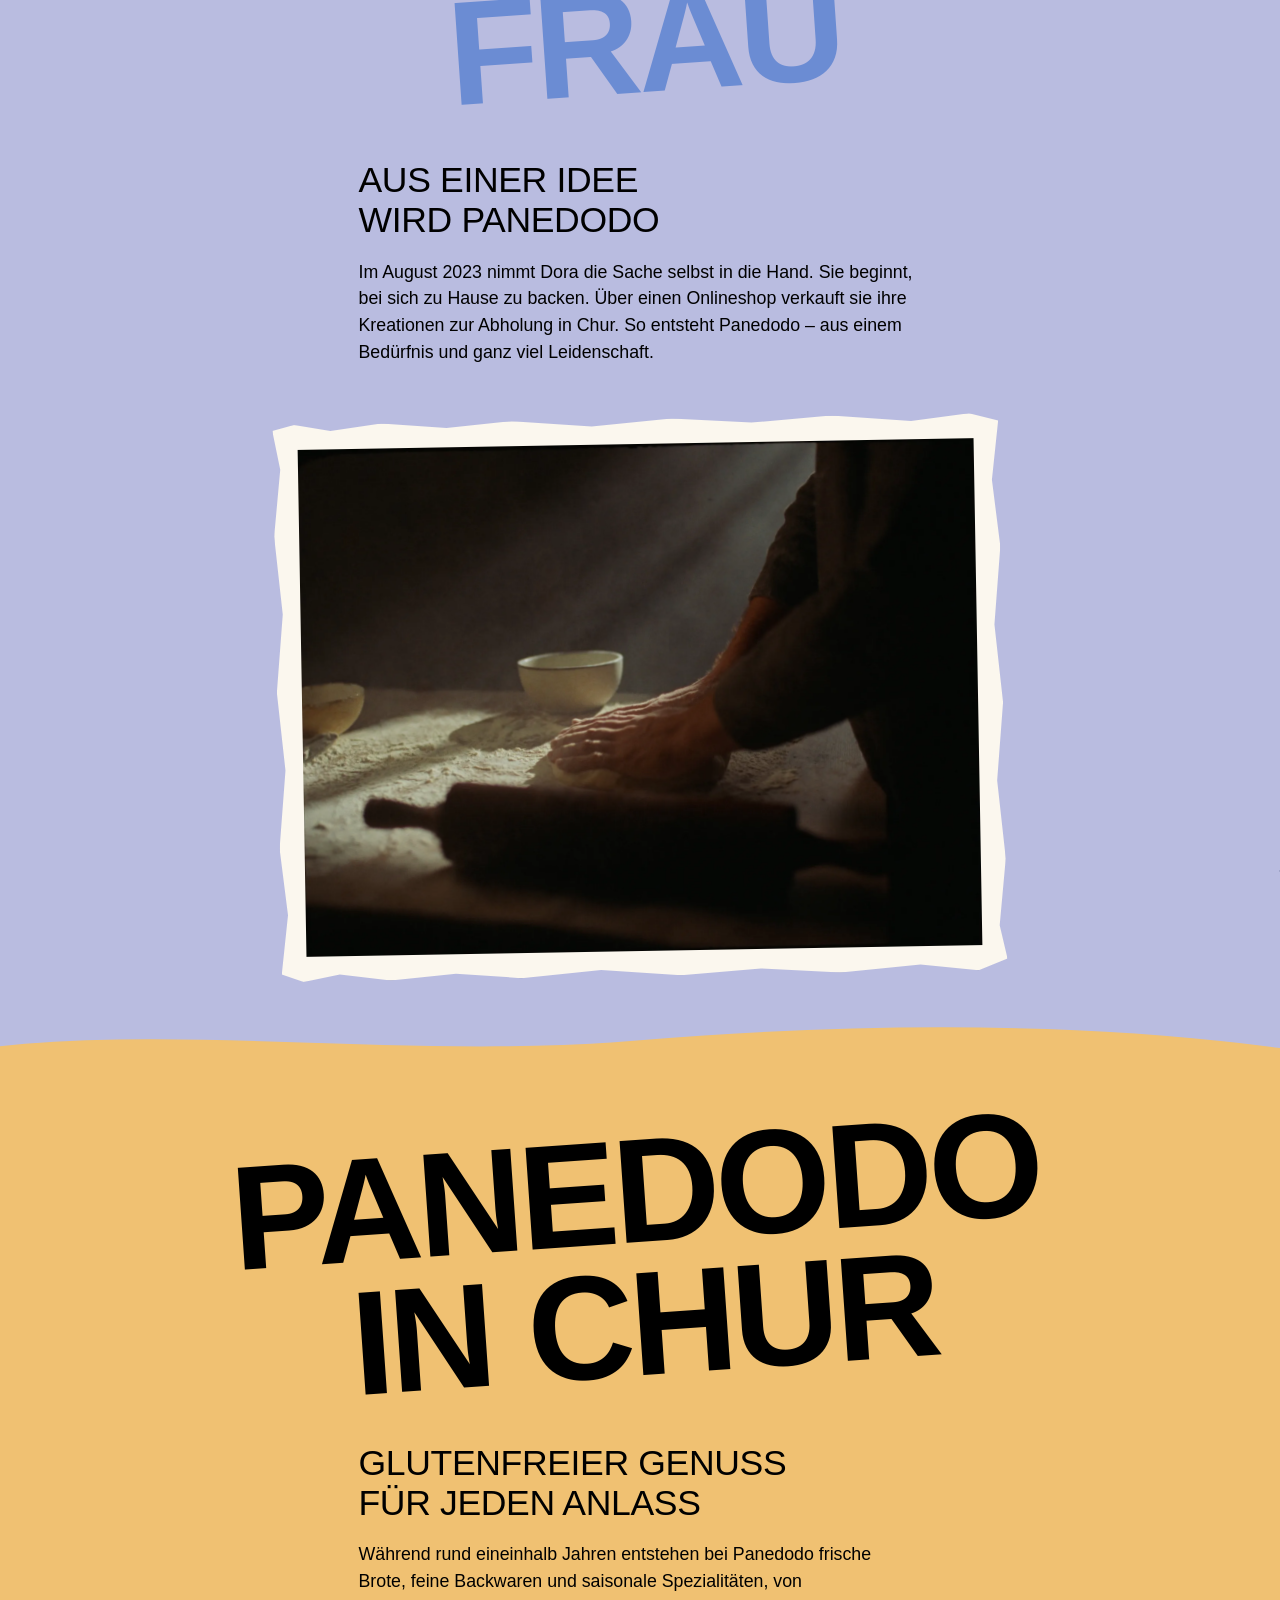
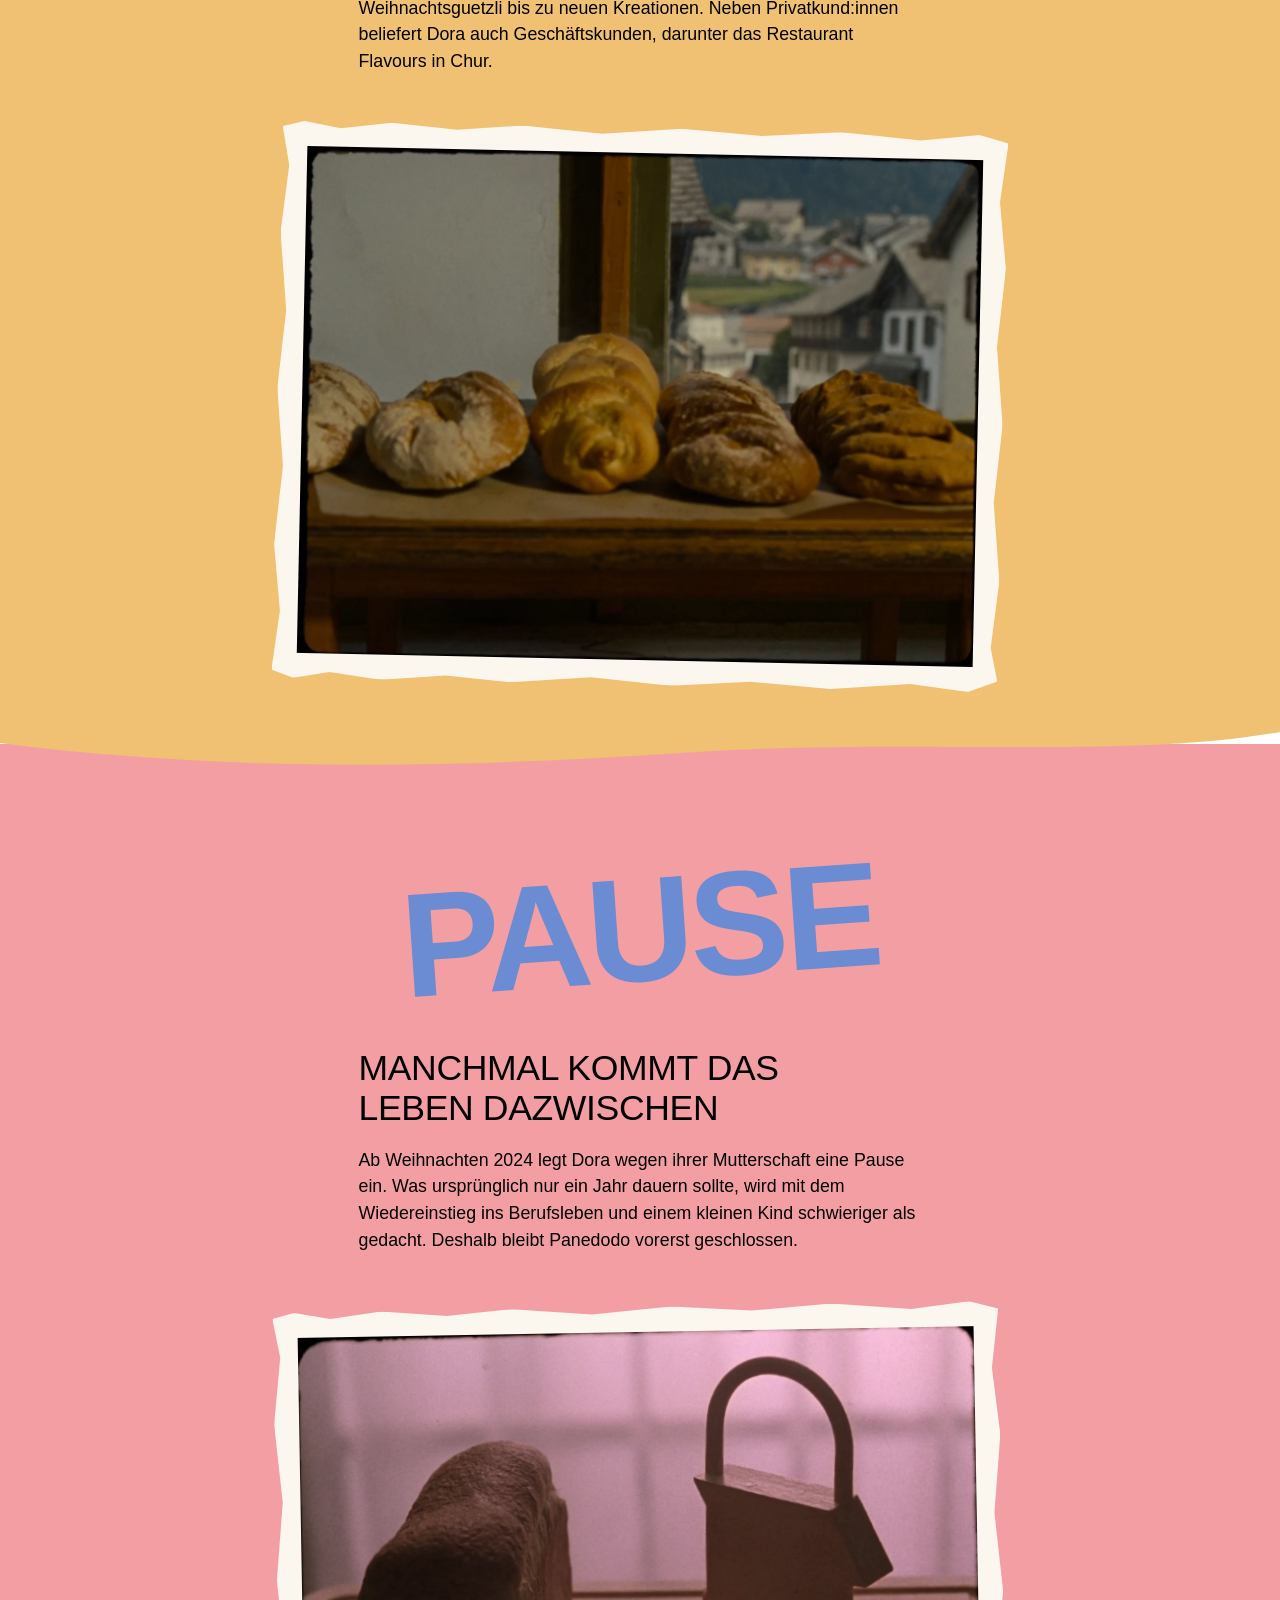
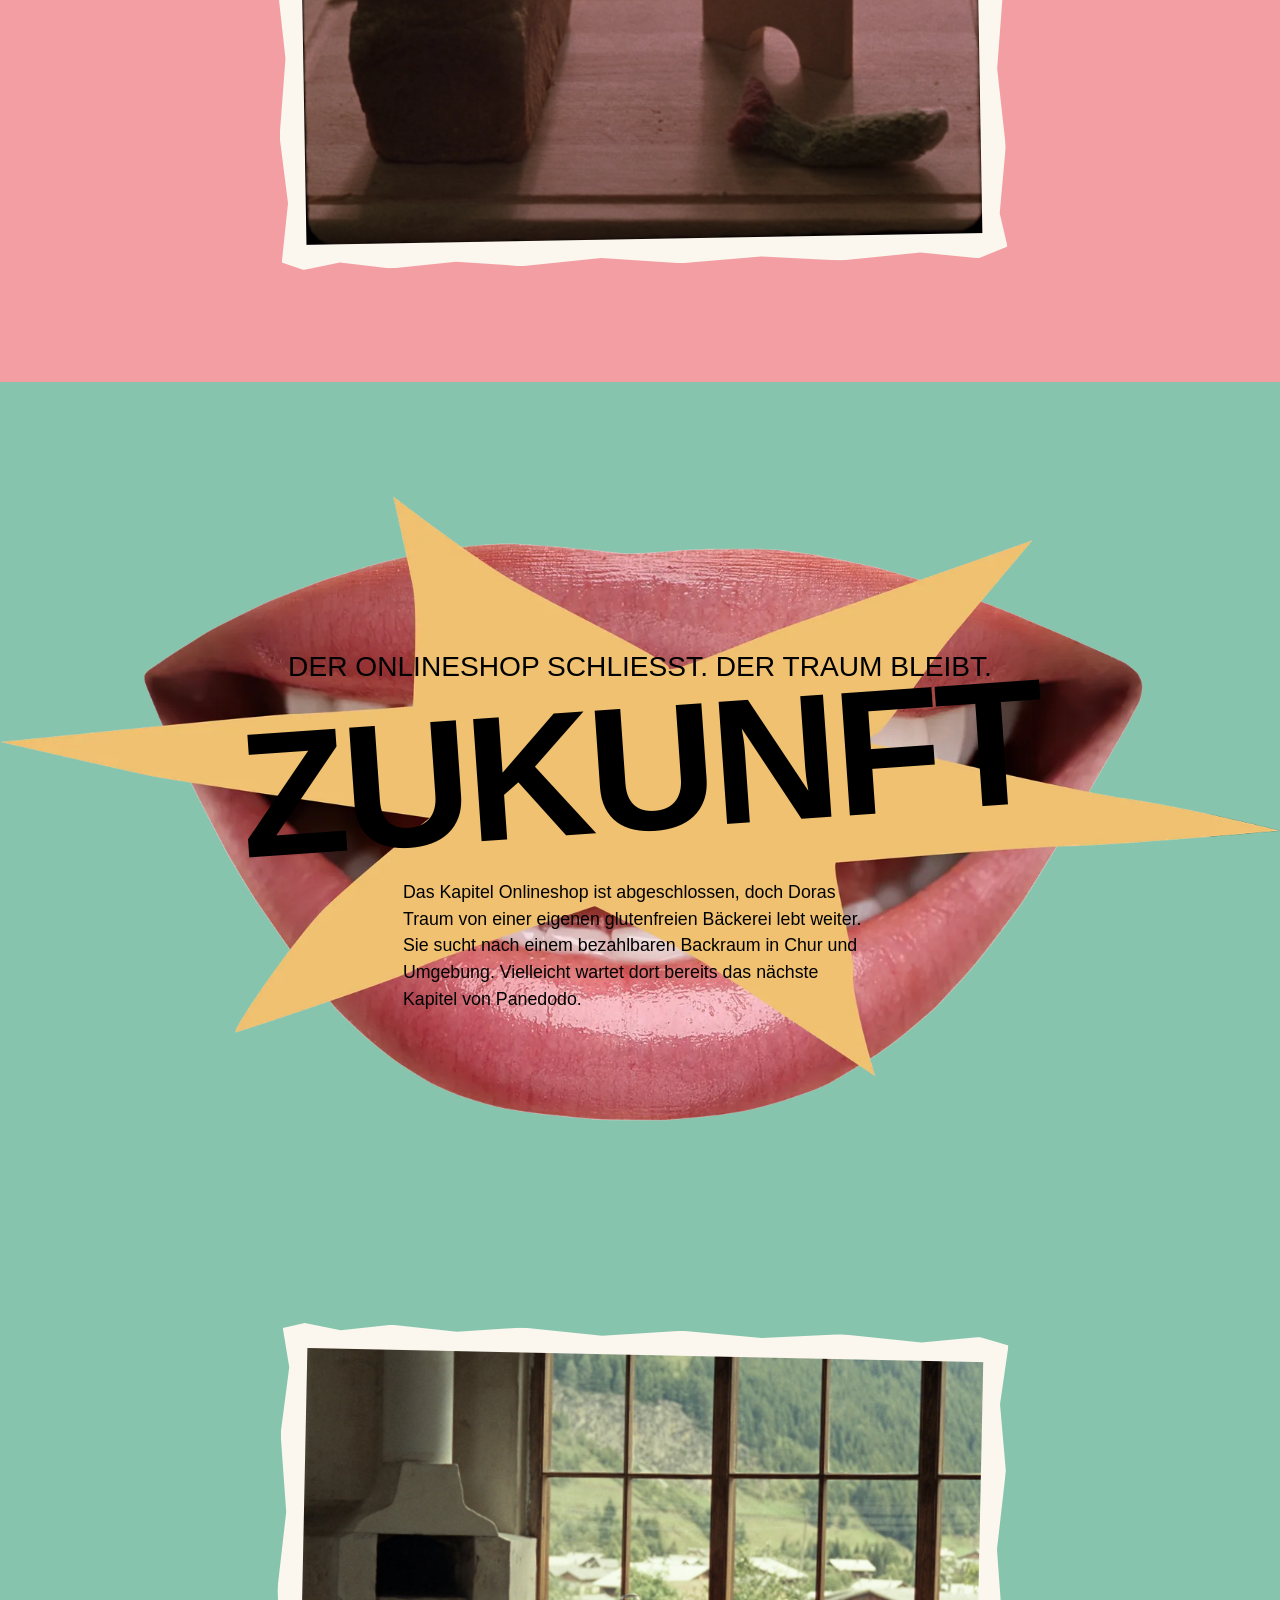
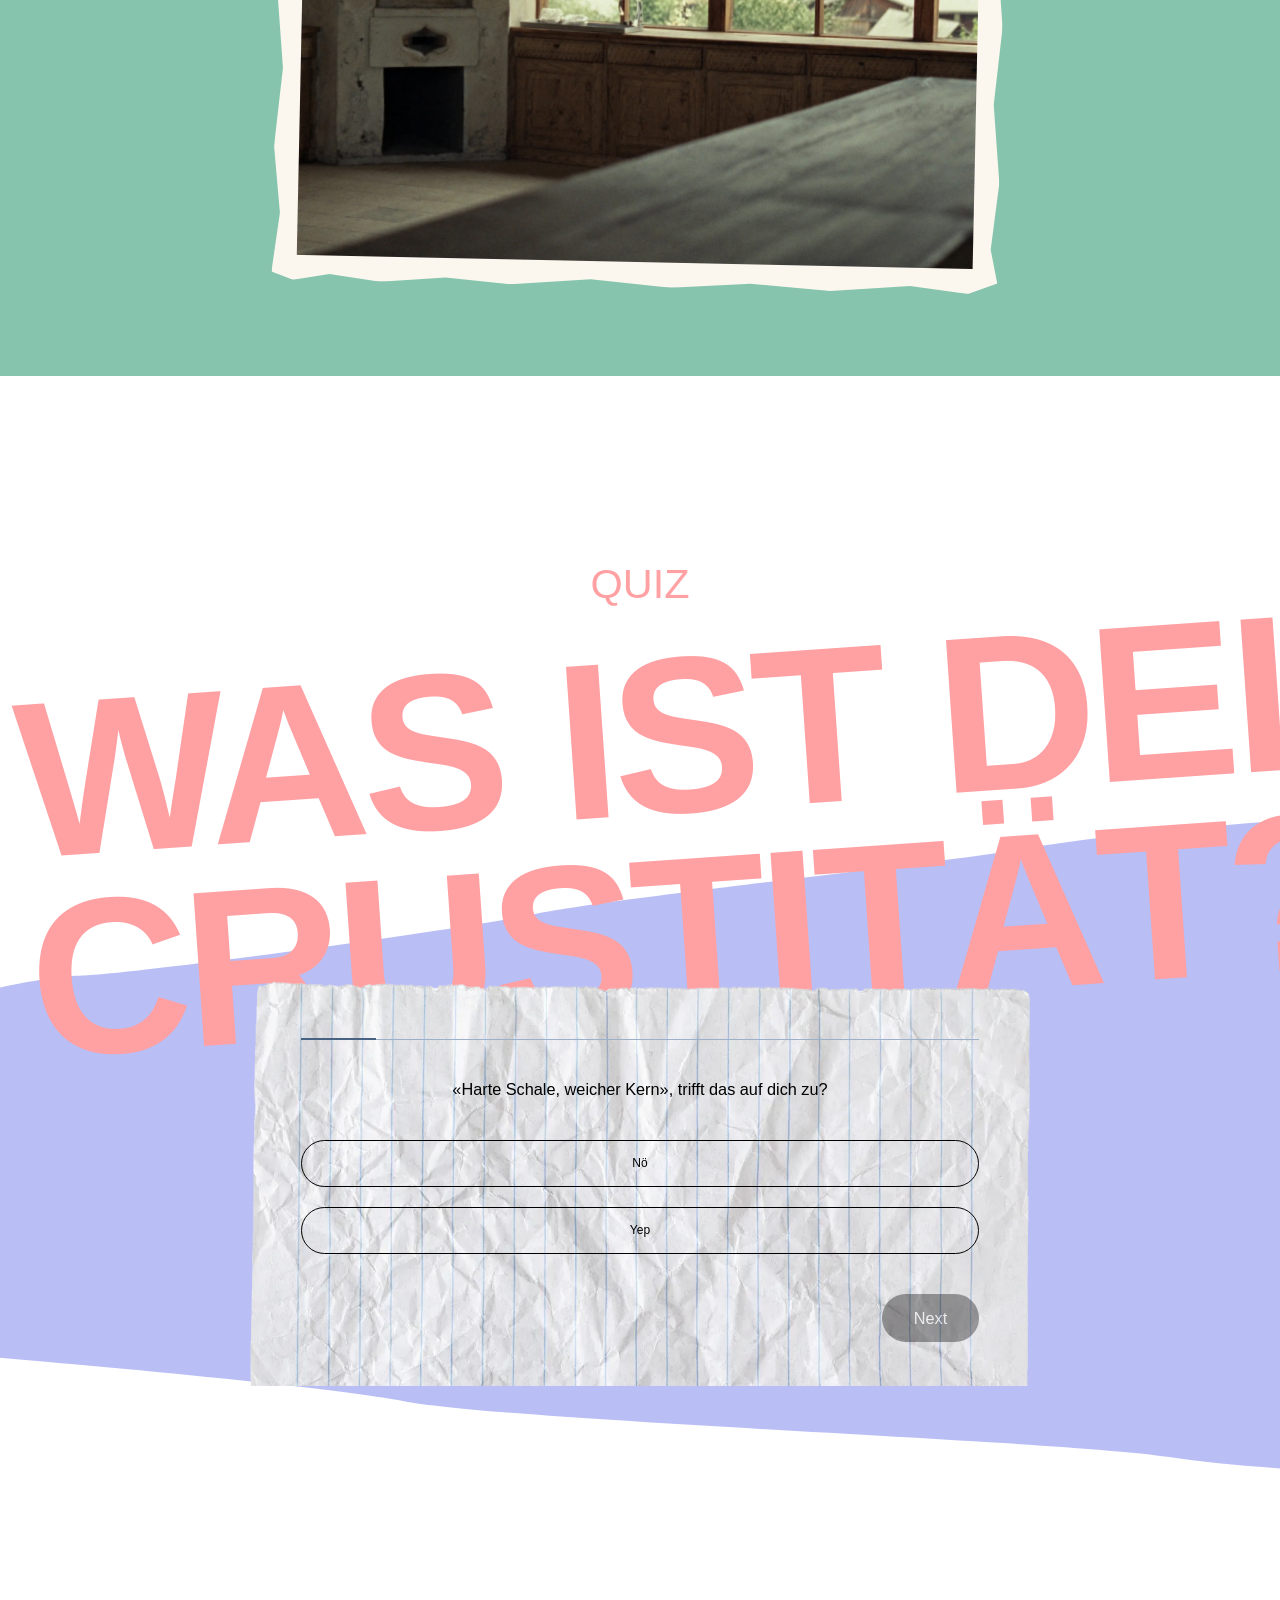
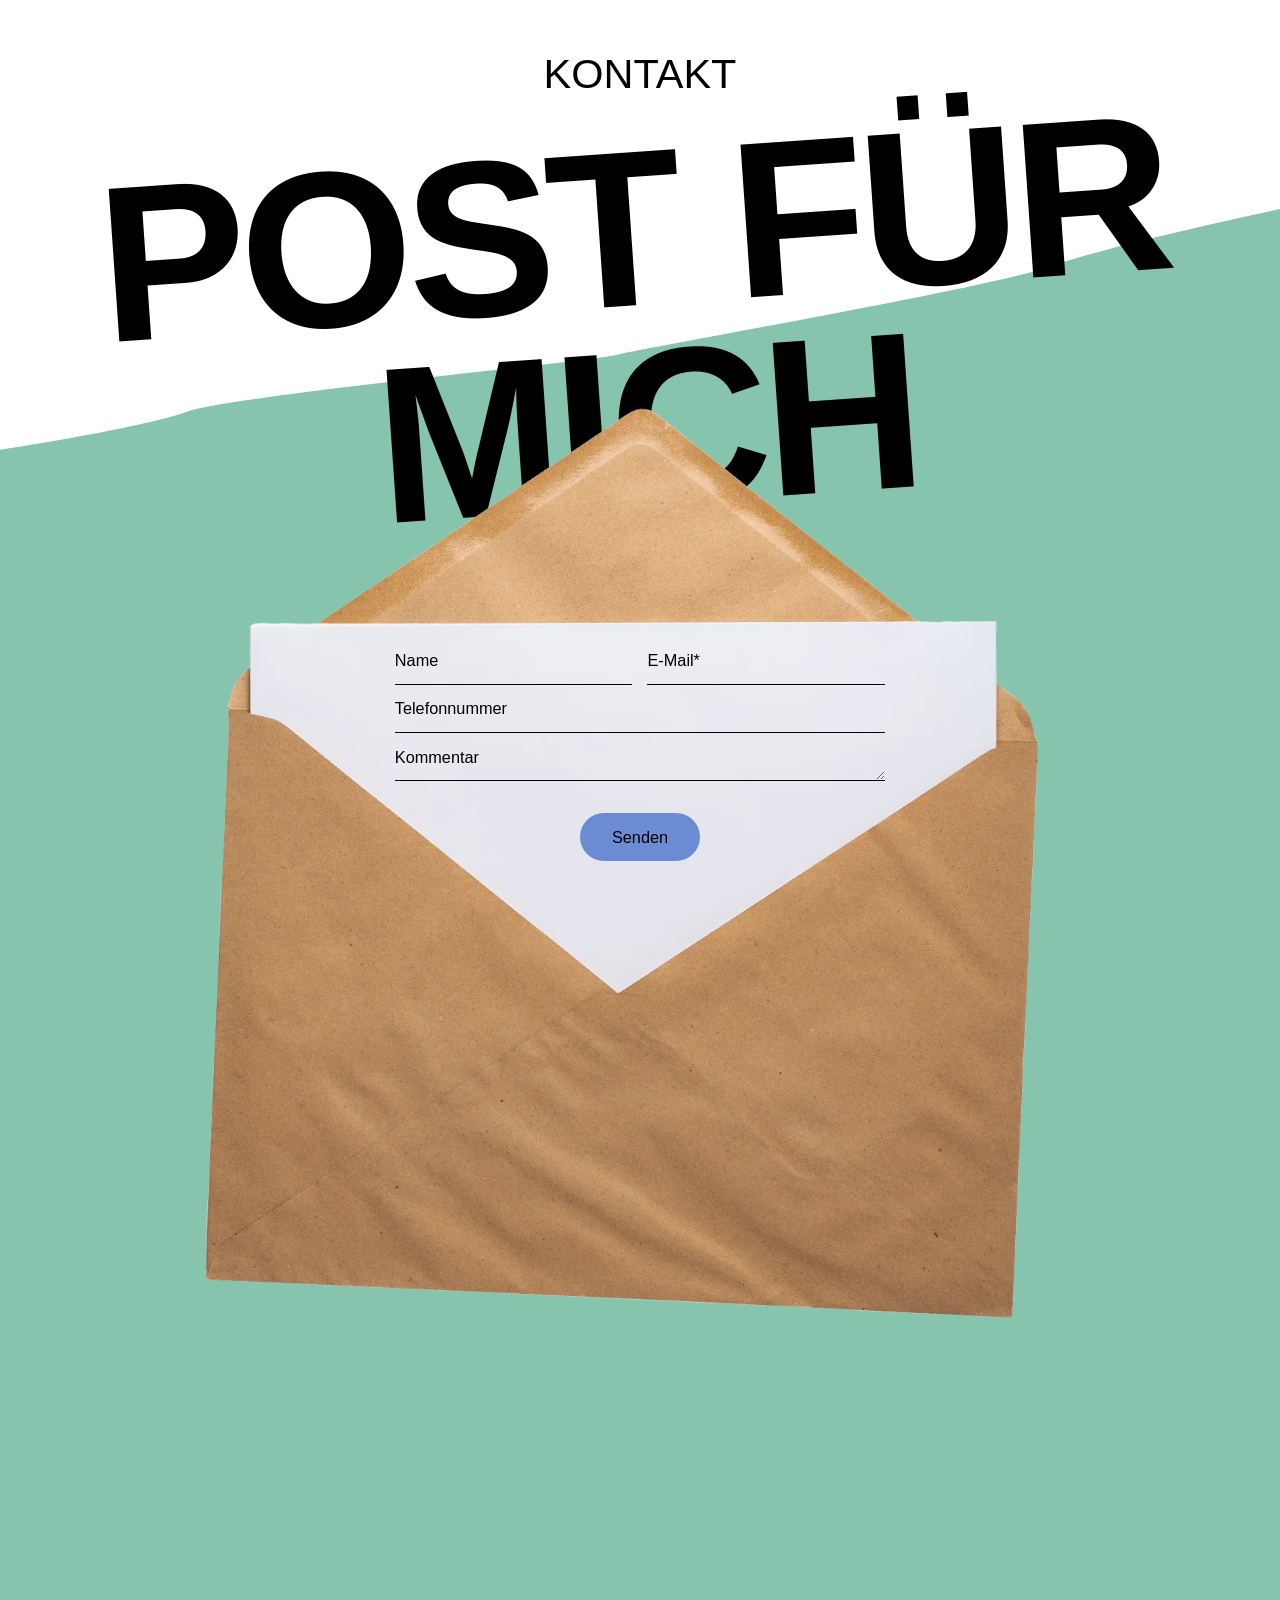
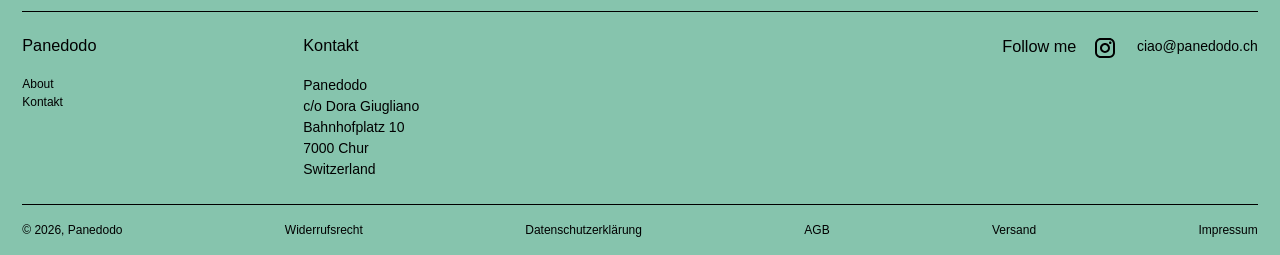
==== commit 0f11d9ec: "Zukunft: restore original lips background size, image sits below stage Co-Authored-By: Claude Sonnet" ====
--- a/index.html
+++ b/index.html
@@ -111,11 +111,13 @@
 
     <!-- 6 Zukunft -->
     <article class="step mampf mampf--green" id="zukunft">
+      <div class="mampf__stage">
       <div class="title-unit">
         <p class="eyebrow mampf__eyebrow">Der Onlineshop schliesst. Der Traum bleibt.</p>
         <h2 class="display mampf__title">Zukunft</h2>
       </div>
       <p class="mampf__copy">Das Kapitel Onlineshop ist abgeschlossen, doch Doras Traum von einer eigenen glutenfreien Bäckerei lebt weiter. Sie sucht nach einem bezahlbaren Backraum in Chur und Umgebung. Vielleicht wartet dort bereits das nächste Kapitel von Panedodo.</p>
+      </div>
       <figure class="frame frame--deckle frame--alt reveal">
         <img src="assets/story/6-zukunft.webp" alt="Heller, leerer Backraum mit Steinofen und Blick auf die Berge" width="2048" height="1536" loading="lazy">
       </figure>
--- a/css/styles.css
+++ b/css/styles.css
@@ -493,8 +493,6 @@
   .chapter__title { font-size: 11vw; }
   .chapter__body { width: auto; margin: 0 var(--gutter); }
 
-  .mampf { height: auto; aspect-ratio: 1728 / 907; }
-  .mampf { gap: 2vw; }
   .mampf__eyebrow { font-size: clamp(0.8rem, 3.4vw, 1.4rem); }
   .mampf__title { font-size: 14vw; }
   .mampf__copy { width: 62%; font-size: 0.7rem; }
@@ -558,8 +556,18 @@
 }
 .frame--deckle { transform: rotate(-1deg); }
 .frame--deckle.frame--alt { transform: rotate(1.2deg); }
-.mampf { height: auto; min-height: 100svh; padding: calc(160 * var(--u)) var(--gutter); background-size: cover; }
+.mampf { height: auto; min-height: 0; background: none; display: flex; flex-direction: column; align-items: center; padding-bottom: calc(120 * var(--u)); }
+.mampf__stage {
+  width: 100%; min-height: 100vh; min-height: 100svh; height: calc(865 * var(--u));
+  display: flex; flex-direction: column; align-items: center; justify-content: center;
+  gap: calc(40 * var(--u));
+  background: url("../assets/mampf.webp") center / contain no-repeat;
+}
 .mampf .frame { margin-top: calc(24 * var(--u)); }
+@media (max-width: 800px) {
+  .mampf__stage { height: auto; min-height: 0; aspect-ratio: 1728 / 907; gap: 2vw; }
+  .mampf { padding-bottom: 48px; }
+}
 
 @media (max-width: 800px) {
   .frame--deckle { padding: 16px; }
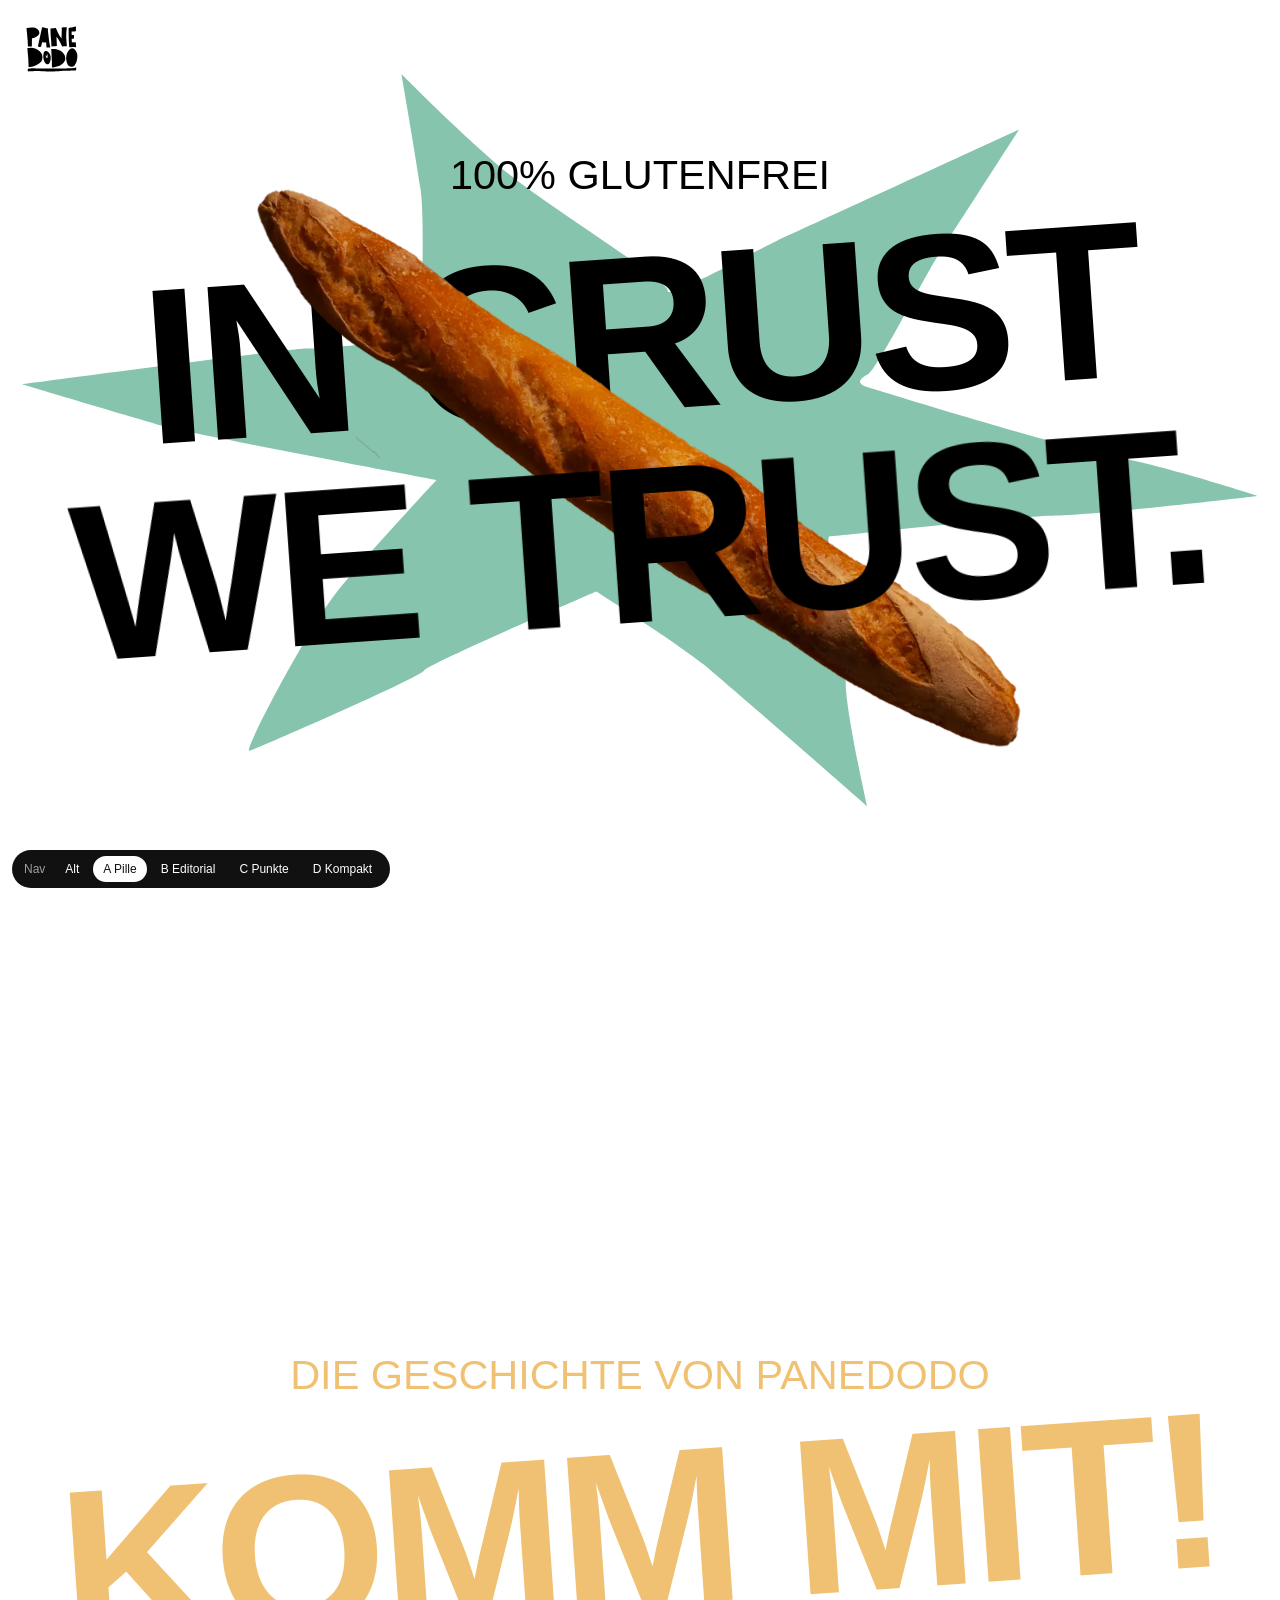
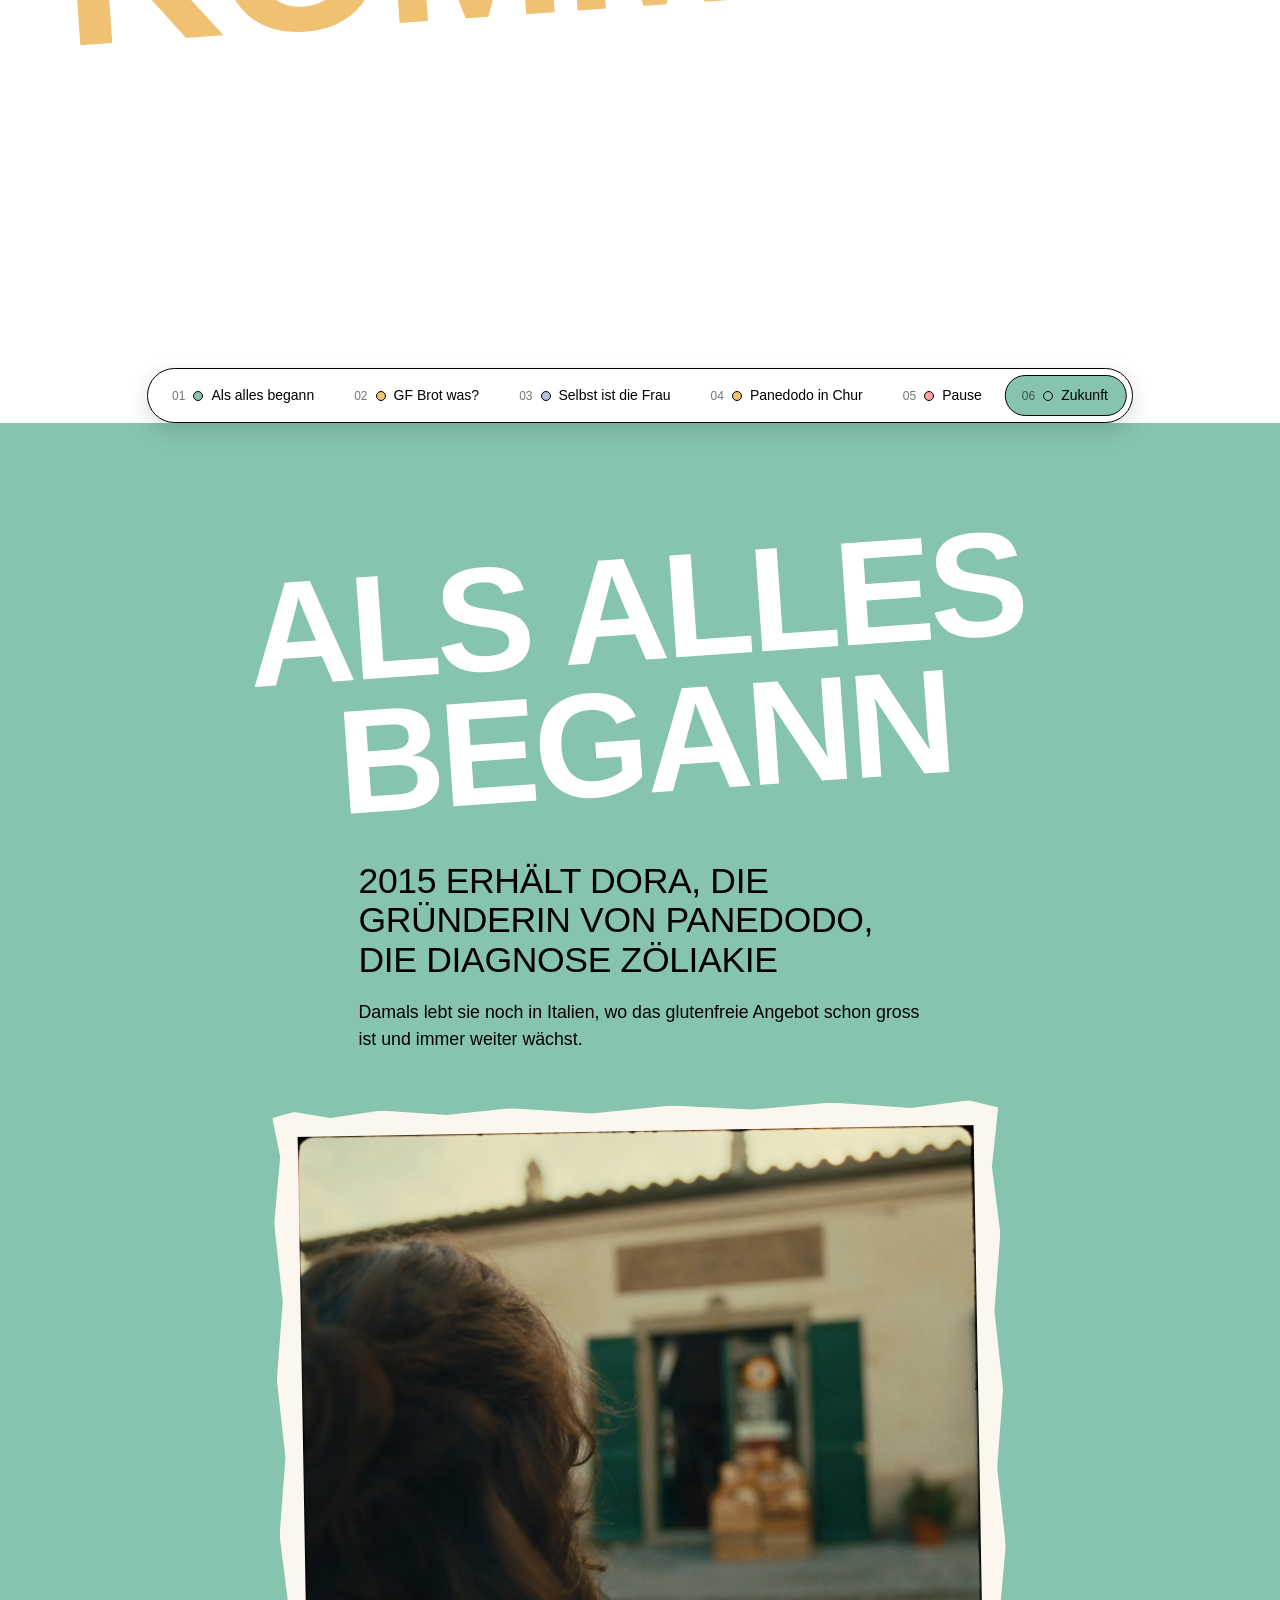
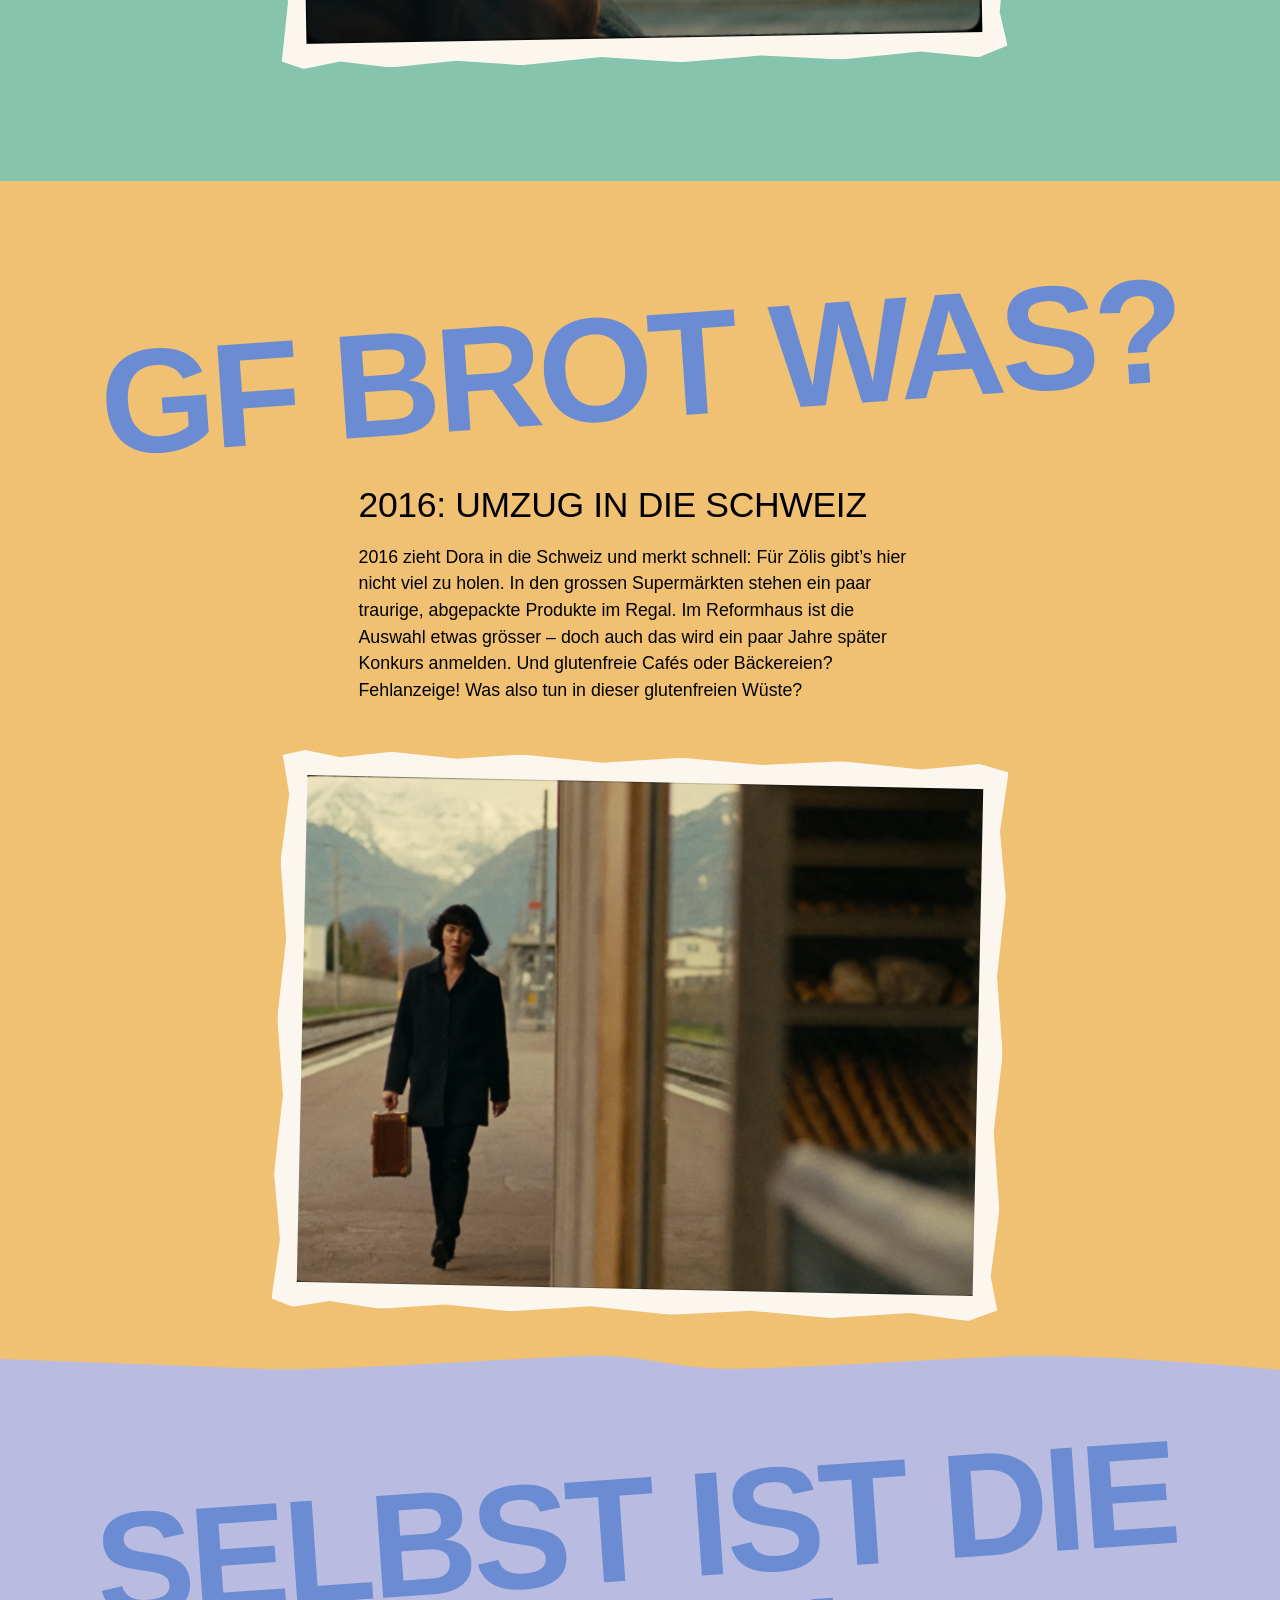
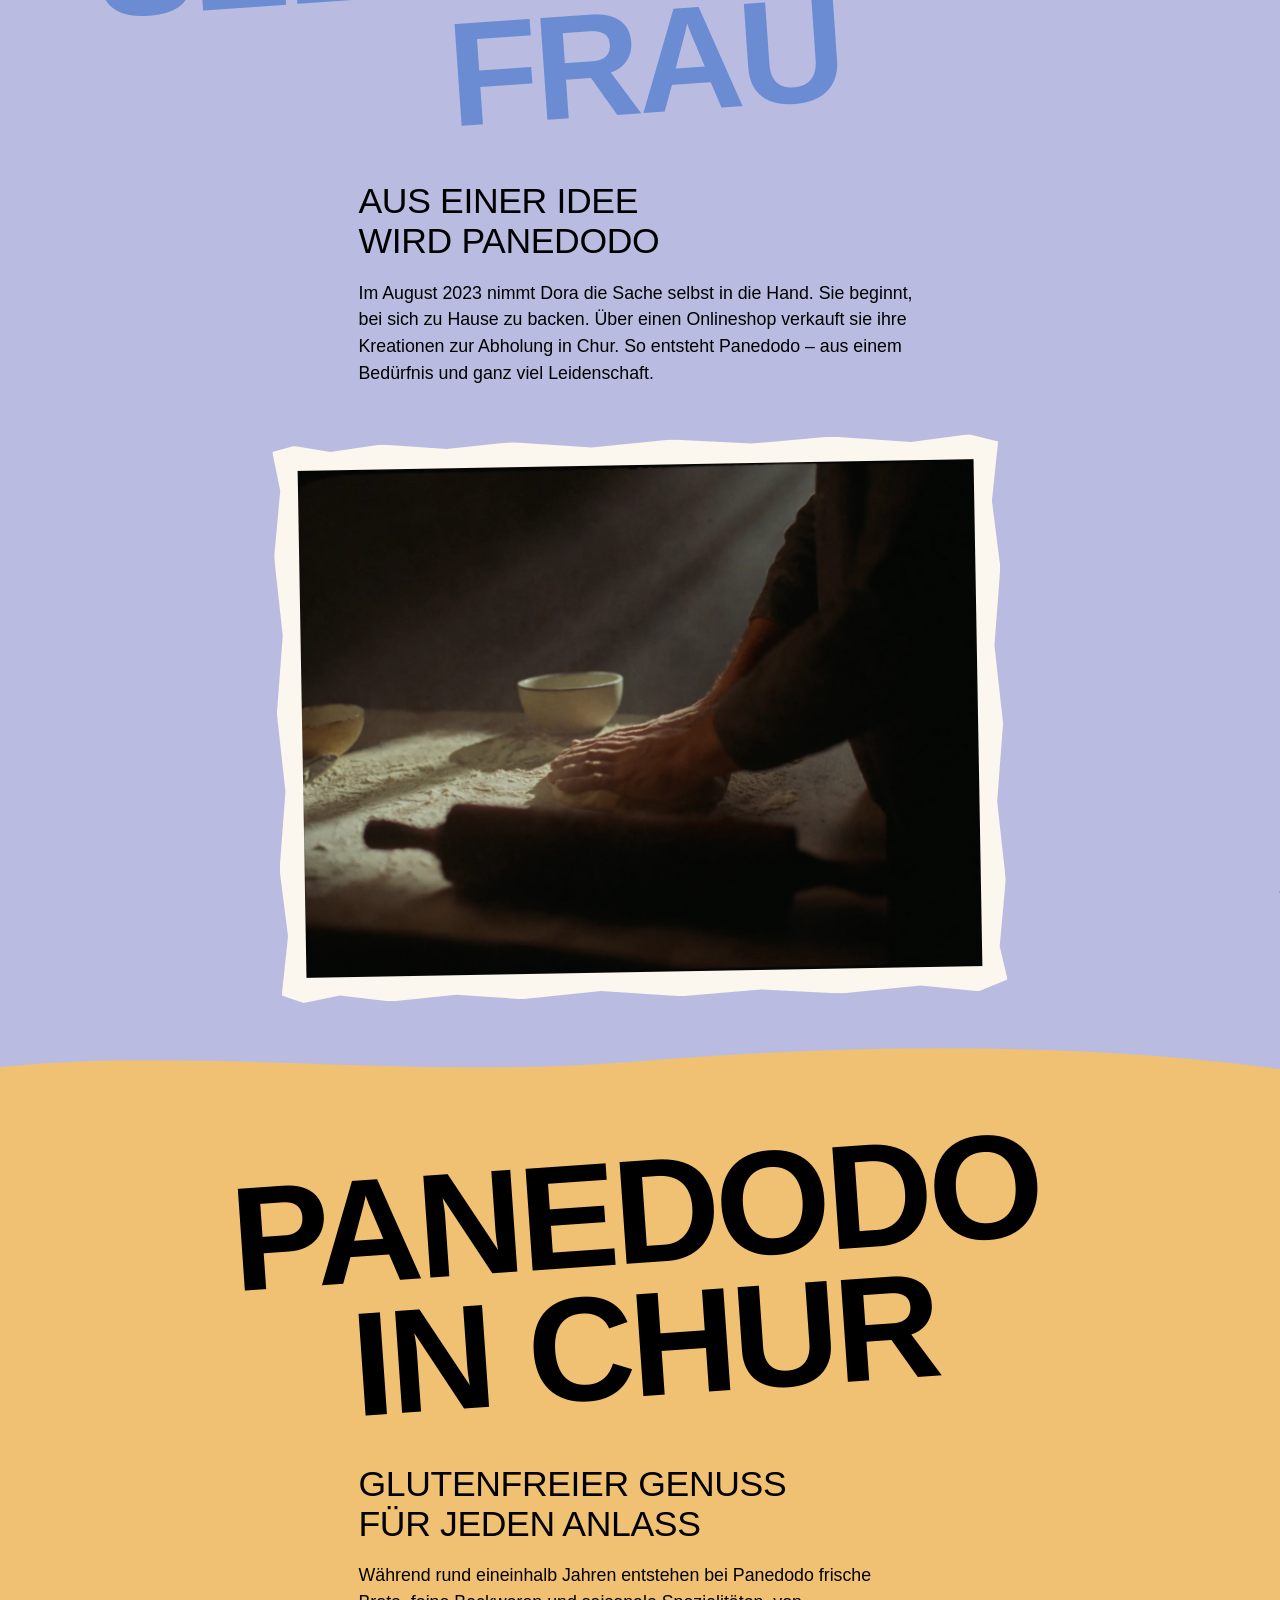
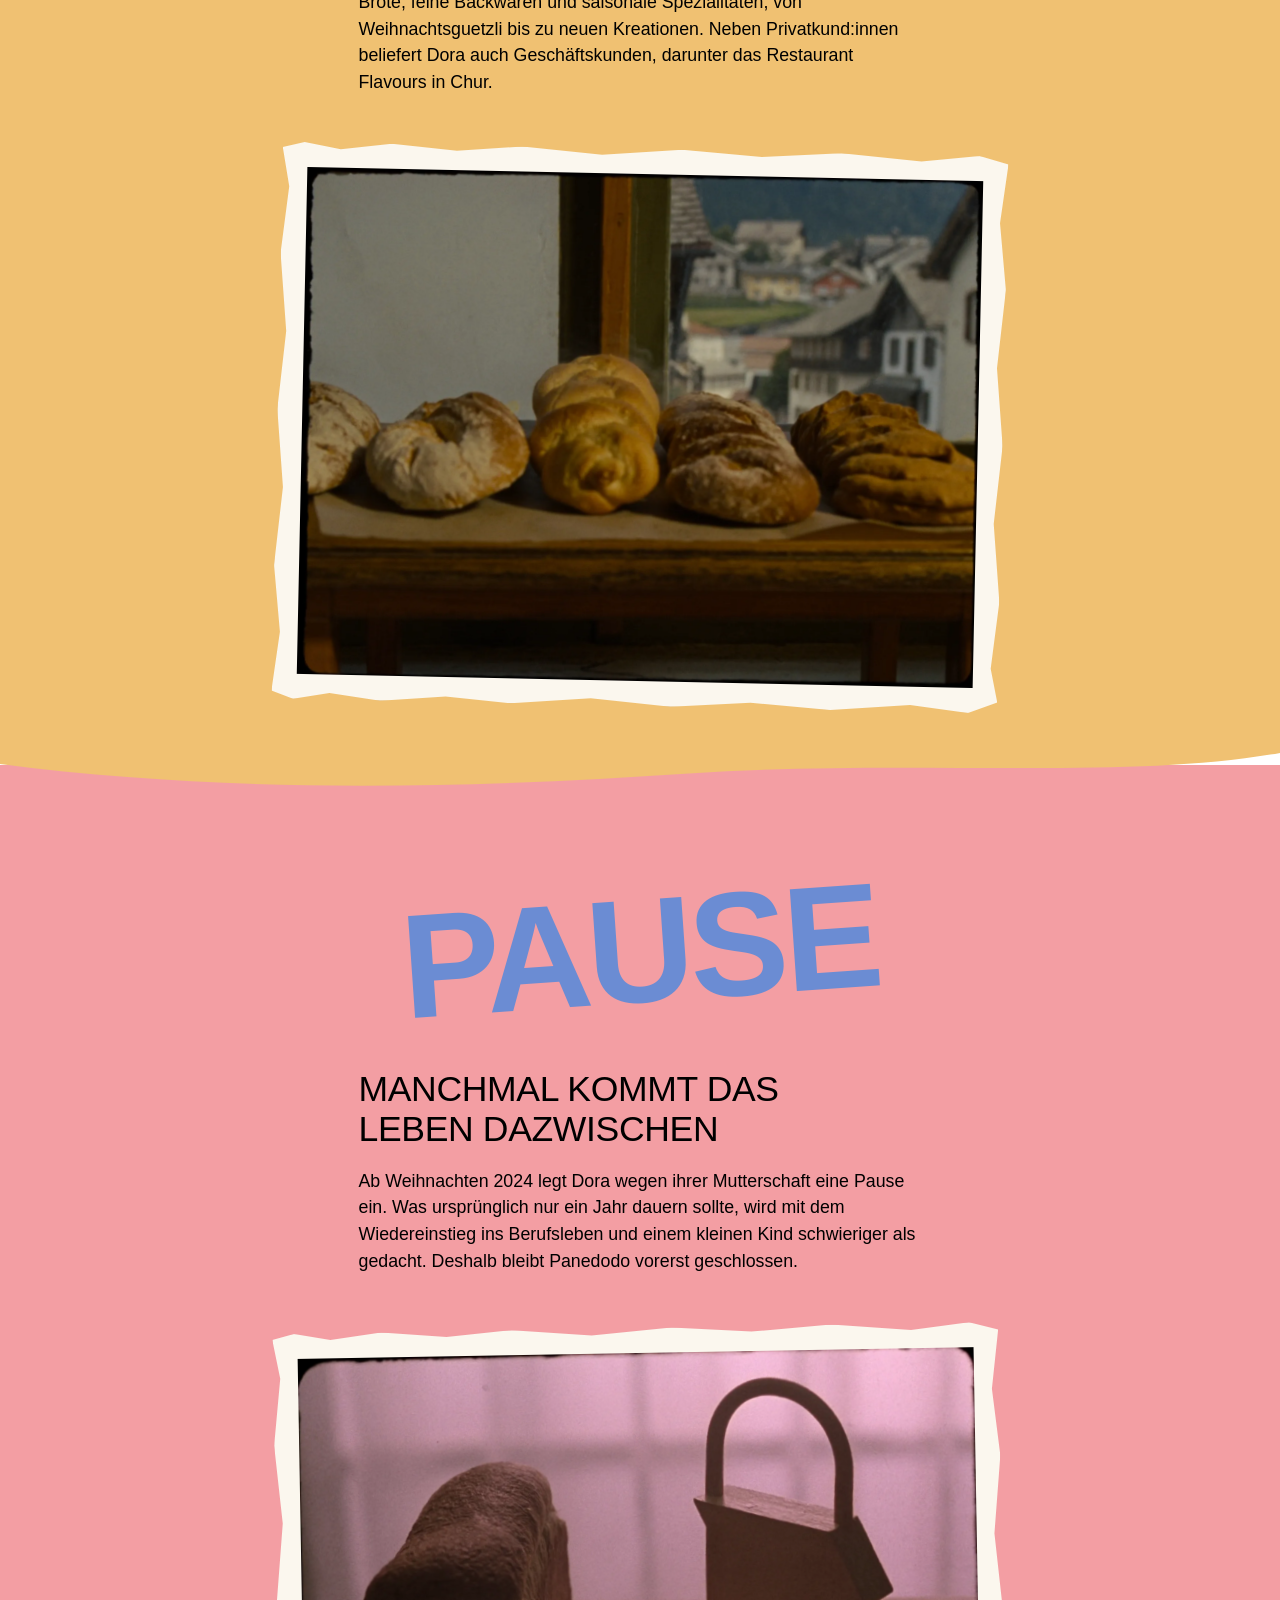
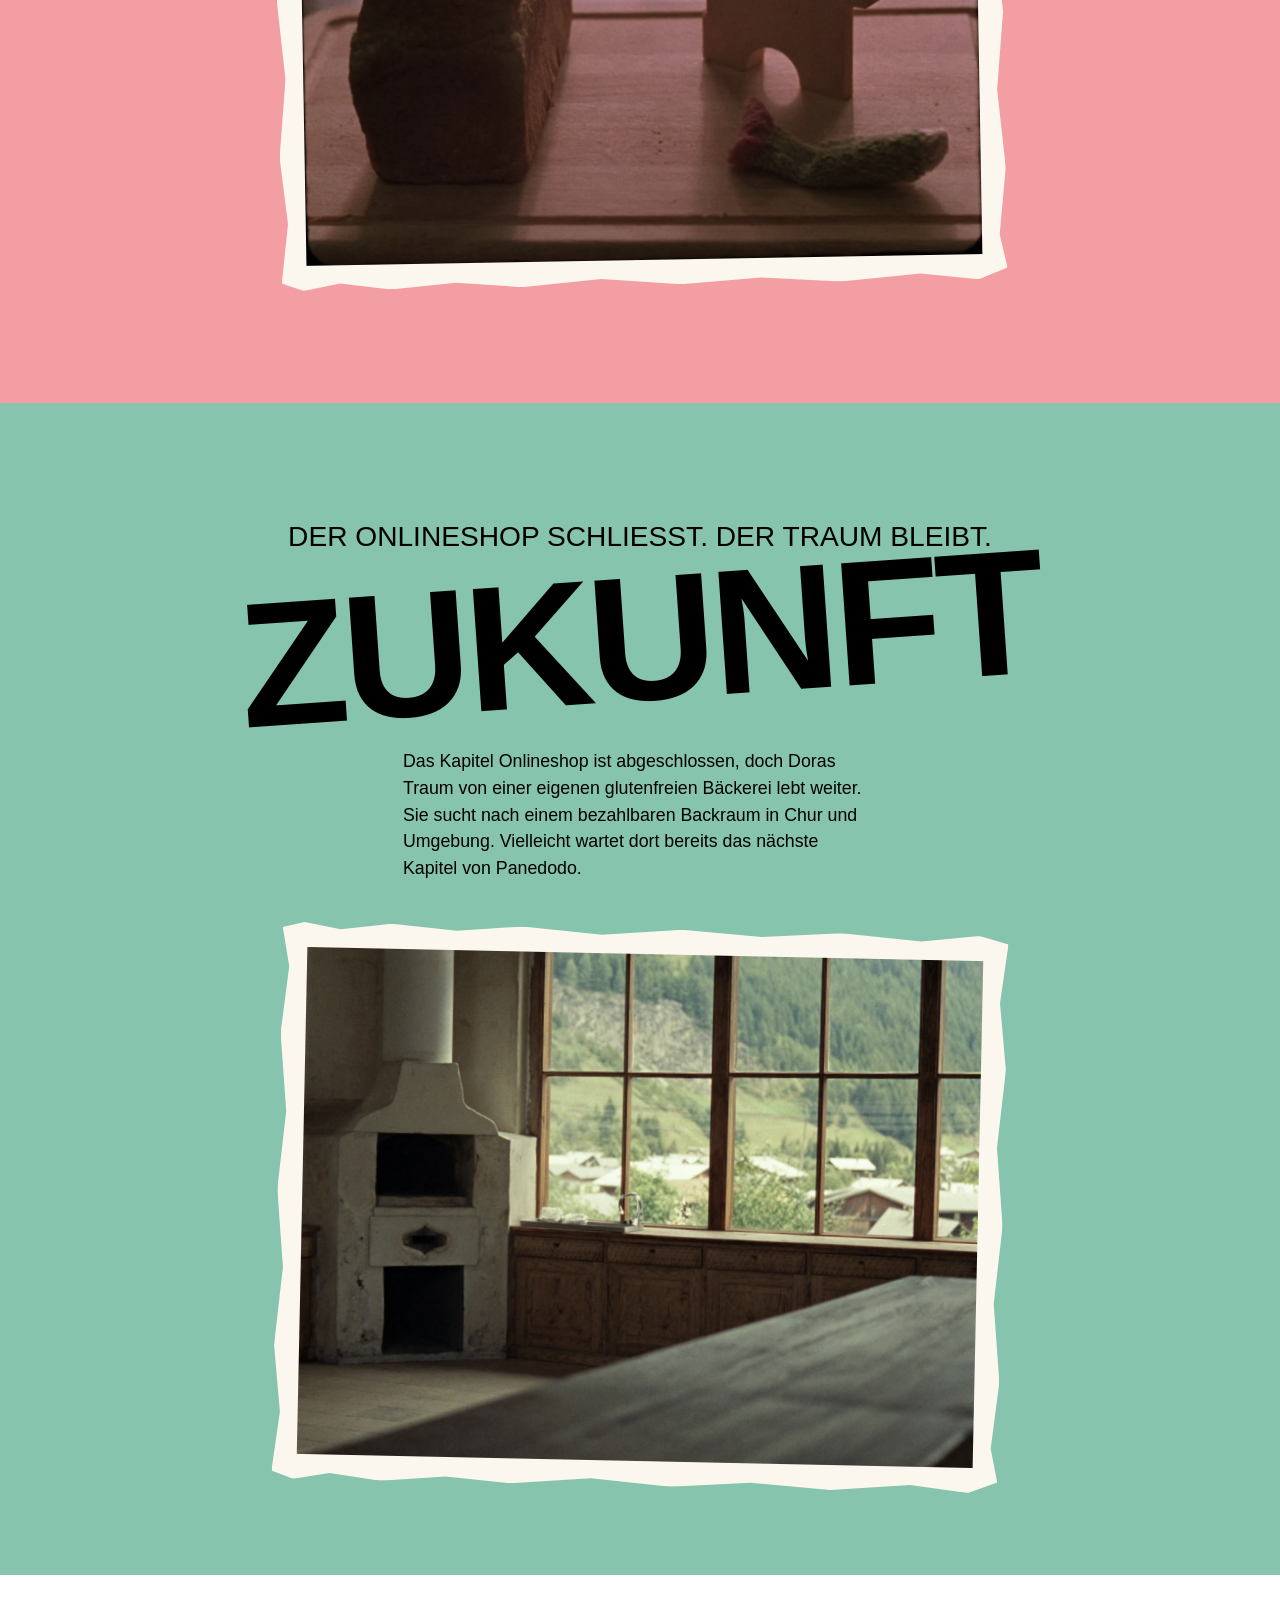
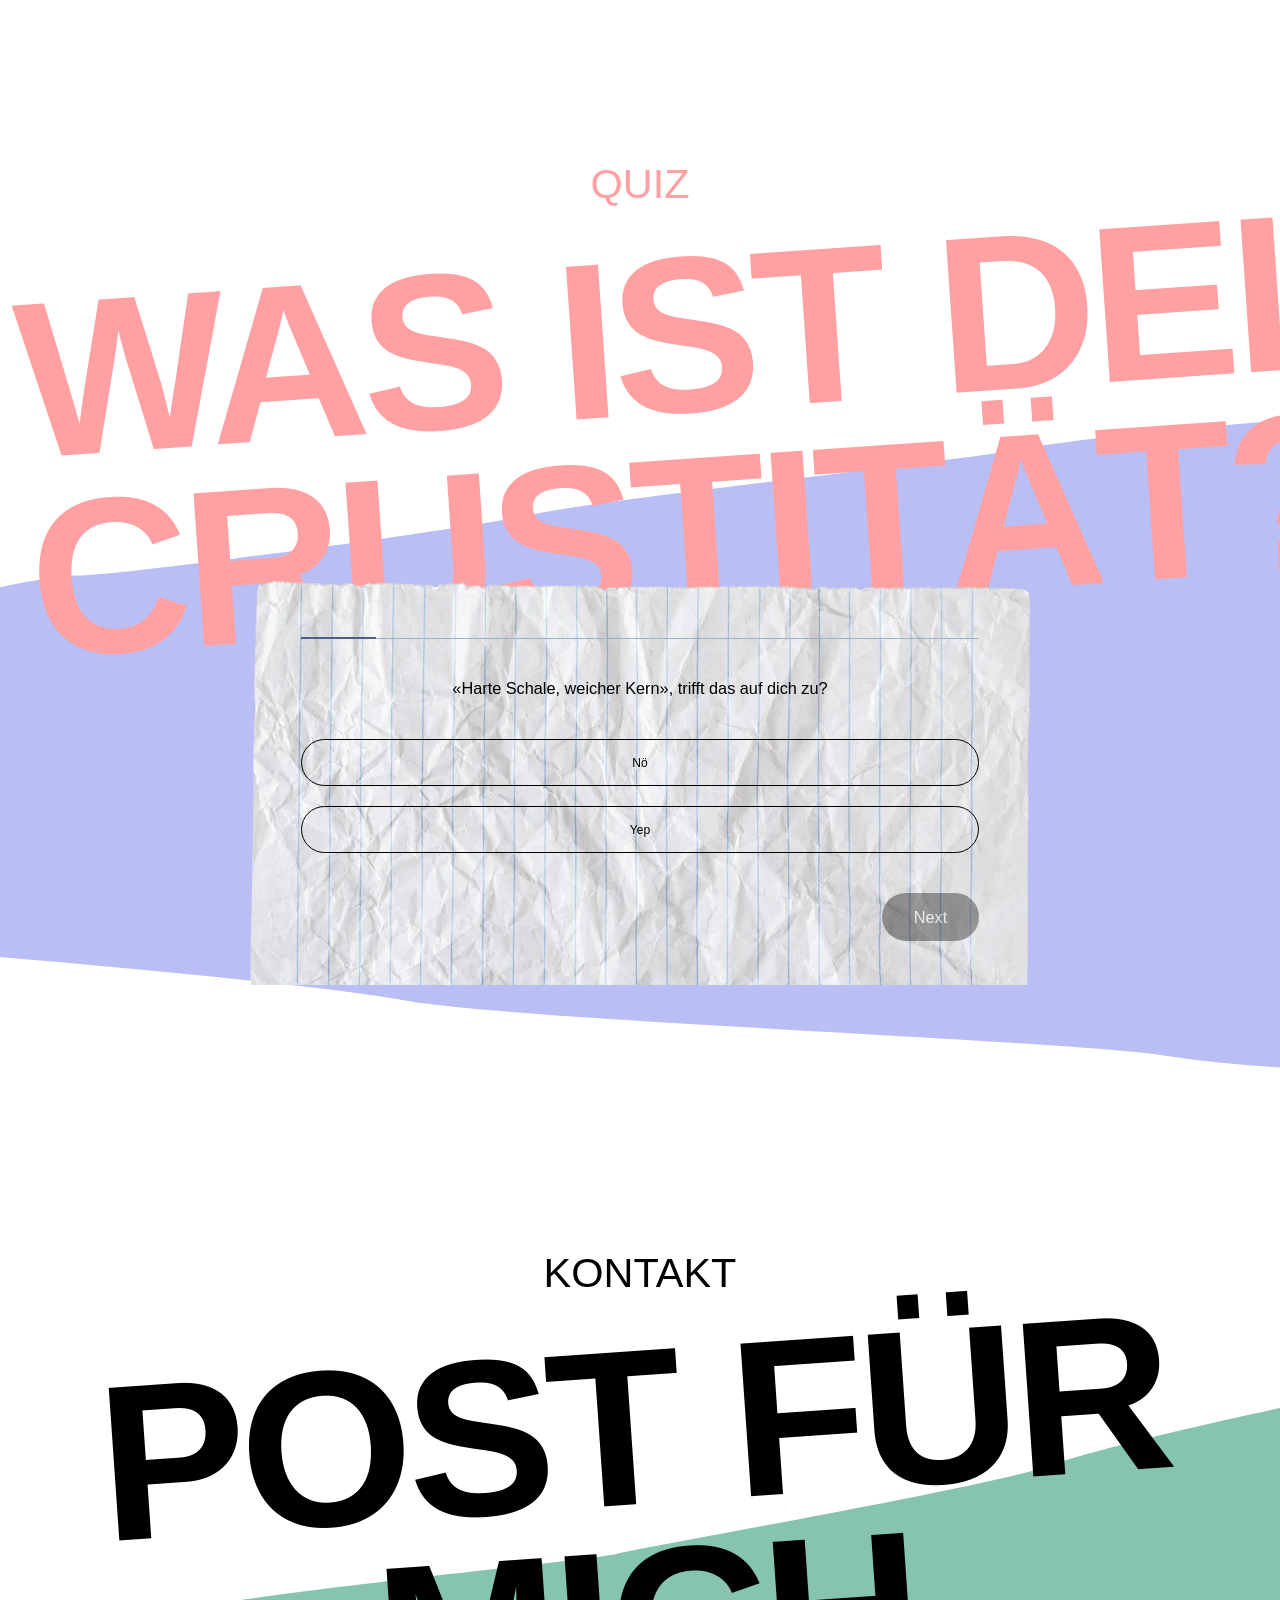
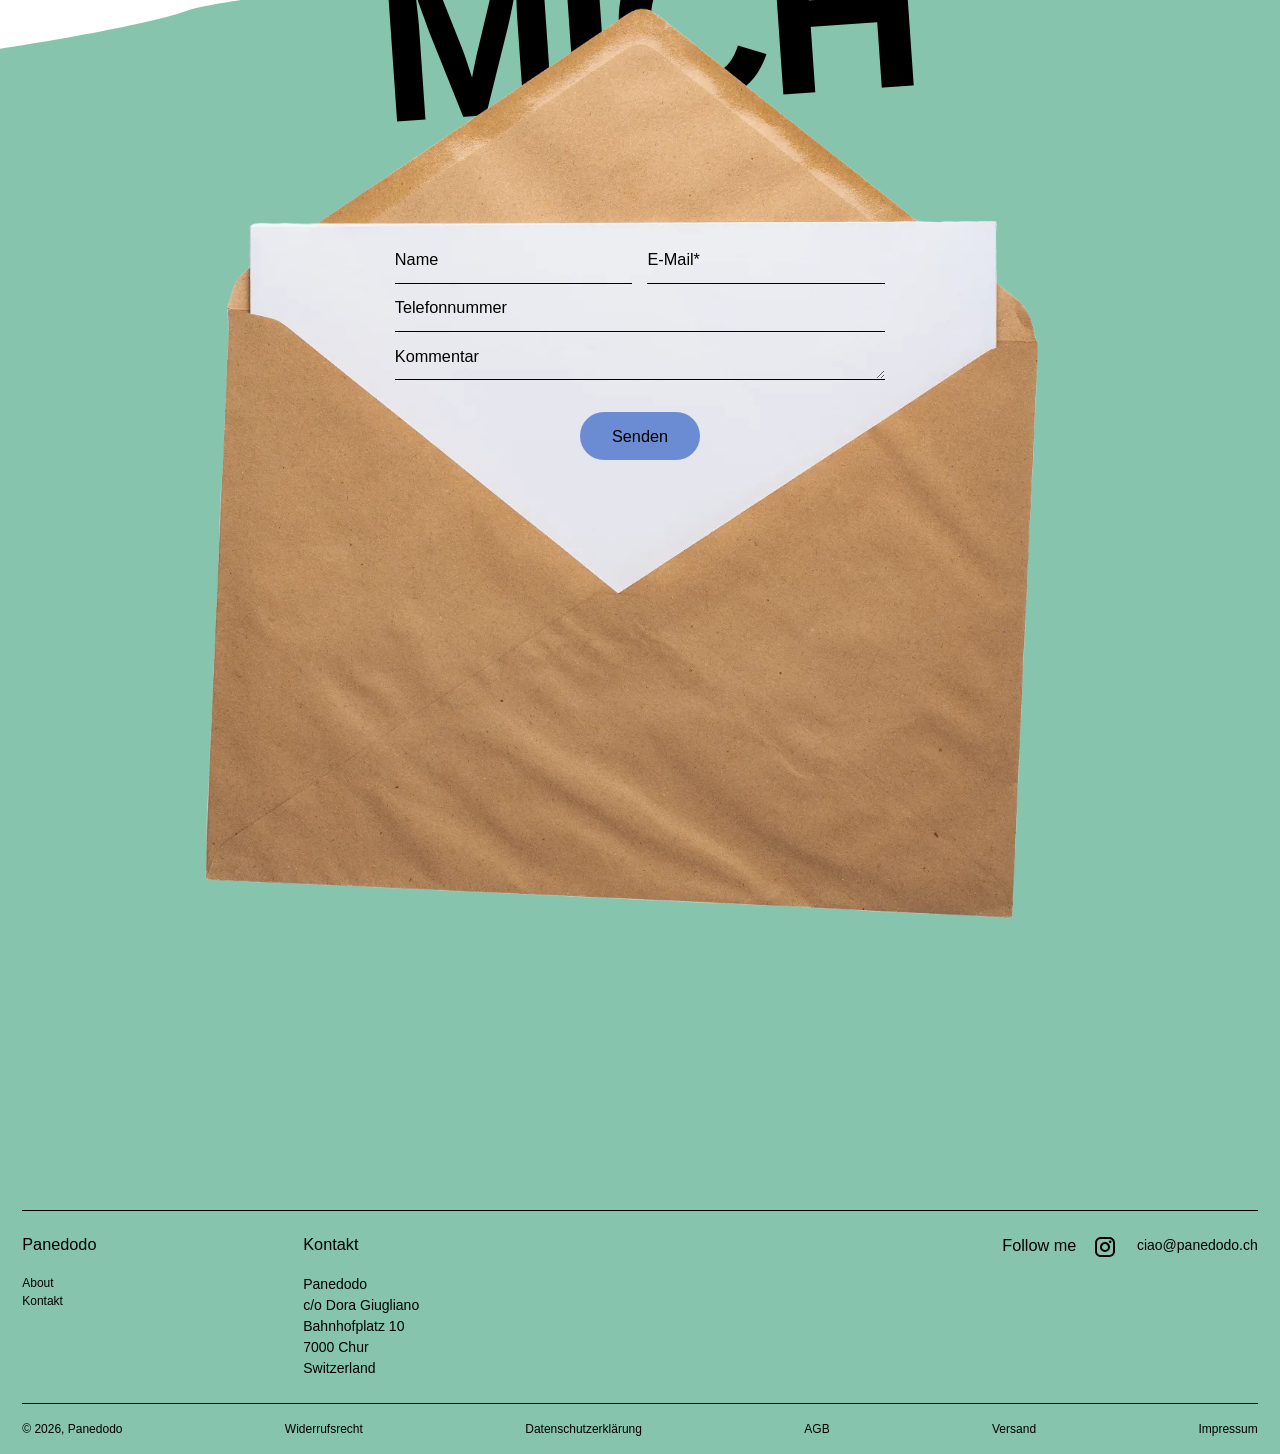
==== commit 0d5e609f: "Chapter nav: four design variants with test switcher A pill, B editorial numbers, C color dots, D co" ====
--- a/index.html
+++ b/index.html
@@ -36,15 +36,17 @@
     </div>
 
     <nav class="tabs" aria-label="Kapitel der Panedodo-Geschichte">
+      <div class="tabs__track">
       <ul class="tabs__list">
-        <li><a class="tabs__link is-active" href="#anfang">Als alles begann</a></li>
-        <li><a class="tabs__link" href="#gfbrot">GF Brot was?</a></li>
-        <li><a class="tabs__link" href="#selbst">Selbst ist die Frau</a></li>
-        <li><a class="tabs__link" href="#chur">Panedodo in Chur</a></li>
-        <li><a class="tabs__link" href="#pause">Pause</a></li>
-        <li><a class="tabs__link" href="#zukunft">Zukunft</a></li>
+        <li style="--tab-c: var(--c-green)"><a class="tabs__link is-active" href="#anfang"><span class="tabs__num">01</span><span class="tabs__dot" aria-hidden="true"></span><span class="tabs__label">Als alles begann</span></a></li>
+        <li style="--tab-c: var(--c-yellow)"><a class="tabs__link" href="#gfbrot"><span class="tabs__num">02</span><span class="tabs__dot" aria-hidden="true"></span><span class="tabs__label">GF Brot was?</span></a></li>
+        <li style="--tab-c: var(--c-lavender)"><a class="tabs__link" href="#selbst"><span class="tabs__num">03</span><span class="tabs__dot" aria-hidden="true"></span><span class="tabs__label">Selbst ist die Frau</span></a></li>
+        <li style="--tab-c: var(--c-yellow)"><a class="tabs__link" href="#chur"><span class="tabs__num">04</span><span class="tabs__dot" aria-hidden="true"></span><span class="tabs__label">Panedodo in Chur</span></a></li>
+        <li style="--tab-c: var(--c-pink)"><a class="tabs__link" href="#pause"><span class="tabs__num">05</span><span class="tabs__dot" aria-hidden="true"></span><span class="tabs__label">Pause</span></a></li>
+        <li style="--tab-c: var(--c-green)"><a class="tabs__link" href="#zukunft"><span class="tabs__num">06</span><span class="tabs__dot" aria-hidden="true"></span><span class="tabs__label">Zukunft</span></a></li>
       </ul>
       <span class="tabs__indicator" aria-hidden="true"></span>
+      </div>
     </nav>
 
     <!-- 1 Als alles begann -->
--- a/css/styles.css
+++ b/css/styles.css
@@ -215,20 +215,21 @@
   padding: var(--tabs-padding-top) 0 0;
   background: transparent;
 }
+.tabs__track { position: relative; overflow-x: auto; scrollbar-width: none; }
+.tabs__track::-webkit-scrollbar { display: none; }
 .tabs__list {
   display: flex; justify-content: space-between; gap: 15px;
-  padding-bottom: 12px;
+  padding-bottom: 12px; min-width: max-content; width: 100%;
   border-bottom: 1px solid var(--c-black);
   font-size: var(--fs-small); line-height: 1.5;
-  overflow-x: auto; scrollbar-width: none;
-}
-.tabs__list::-webkit-scrollbar { display: none; }
-.tabs__link { text-decoration: none; white-space: nowrap; font-weight: 500; }
+}
+.tabs__link { text-decoration: none; white-space: nowrap; font-weight: 500; position: relative; z-index: 1; }
 .tabs__link.is-active { font-weight: 900; }
+.tabs__num, .tabs__dot, .tabs__compact { display: none; }
 .tabs__indicator {
-  position: absolute; left: 0; bottom: -1px;
+  position: absolute; left: 0; bottom: 0; z-index: 0;
   width: 170px; height: 3px; background: var(--c-black);
-  transition: transform .3s ease, width .3s ease;
+  transition: transform .35s cubic-bezier(.3,.8,.3,1), width .35s cubic-bezier(.3,.8,.3,1), background-color .35s;
 }
 
 .step { position: relative; }
@@ -493,9 +494,9 @@
   .chapter__title { font-size: 11vw; }
   .chapter__body { width: auto; margin: 0 var(--gutter); }
 
-  .mampf__eyebrow { font-size: clamp(0.8rem, 3.4vw, 1.4rem); }
+  .mampf__eyebrow { font-size: clamp(0.9rem, 4vw, 1.4rem); }
   .mampf__title { font-size: 14vw; }
-  .mampf__copy { width: 62%; font-size: 0.7rem; }
+  .mampf__copy { width: min(100% - 2 * var(--gutter), 34em); font-size: 1rem; }
 
   .quiz__bg { top: 18%; height: 70%; }
   .quiz__paper {
@@ -558,14 +559,12 @@
 .frame--deckle.frame--alt { transform: rotate(1.2deg); }
 .mampf { height: auto; min-height: 0; background: none; display: flex; flex-direction: column; align-items: center; padding-bottom: calc(120 * var(--u)); }
 .mampf__stage {
-  width: 100%; min-height: 100vh; min-height: 100svh; height: calc(865 * var(--u));
-  display: flex; flex-direction: column; align-items: center; justify-content: center;
-  gap: calc(40 * var(--u));
-  background: url("../assets/mampf.webp") center / contain no-repeat;
+  width: 100%; display: flex; flex-direction: column; align-items: center; justify-content: center;
+  gap: calc(40 * var(--u)); padding: calc(160 * var(--u)) var(--gutter) 0;
 }
 .mampf .frame { margin-top: calc(24 * var(--u)); }
 @media (max-width: 800px) {
-  .mampf__stage { height: auto; min-height: 0; aspect-ratio: 1728 / 907; gap: 2vw; }
+  .mampf__stage { gap: 4vw; padding-top: 96px; }
   .mampf { padding-bottom: 48px; }
 }
 
@@ -577,3 +576,87 @@
 .js .frame.reveal { opacity: 0; translate: 0 40px; transition: opacity .9s ease, translate .9s ease; }
 .js .frame.reveal.is-in { opacity: 1; translate: 0 0; }
 @media (prefers-reduced-motion: reduce) { .js .frame.reveal { opacity: 1; translate: none; transition: none; } }
+
+/* ---------- Navigation-Varianten (data-nav auf .tabs) ---------- */
+/* A: schwebende Pille, farbige Kapitel-Füllung (Ref. mymind, Superpower) */
+.tabs[data-nav="a"] .tabs__track,
+.tabs[data-nav="c"] .tabs__track,
+.tabs[data-nav="d"] .tabs__track {
+  width: max-content; max-width: 100%; margin: 0 auto; padding: 6px;
+  background: #fff; border: 1px solid var(--c-black); border-radius: 999px;
+  box-shadow: 0 calc(10 * var(--u)) calc(30 * var(--u)) rgb(0 0 0 / .14);
+}
+.tabs[data-nav="a"] .tabs__list,
+.tabs[data-nav="c"] .tabs__list { border: 0; padding: 0; gap: 4px; width: auto; }
+.tabs[data-nav="a"] .tabs__link,
+.tabs[data-nav="c"] .tabs__link {
+  display: inline-flex; align-items: center; gap: 8px;
+  padding: 10px 18px; border-radius: 999px;
+}
+.tabs[data-nav="a"] .tabs__link.is-active,
+.tabs[data-nav="c"] .tabs__link.is-active { font-weight: 500; }
+.tabs[data-nav="a"] .tabs__num { display: inline; font-size: var(--fs-tiny); opacity: .55; font-variant-numeric: tabular-nums; }
+.tabs[data-nav="a"] .tabs__dot,
+.tabs[data-nav="c"] .tabs__dot {
+  display: inline-block; width: 10px; height: 10px; border-radius: 50%;
+  background: var(--tab-c); border: 1px solid var(--c-black); flex: none;
+}
+.tabs[data-nav="a"] .tabs__indicator,
+.tabs[data-nav="c"] .tabs__indicator {
+  top: 6px; bottom: 6px; height: auto; border-radius: 999px;
+  background: var(--ind-c, var(--c-green)); border: 1px solid var(--c-black);
+}
+
+/* B: Editorial, Kapitelnummer über dem Namen, kräftiger Strich (Ref. AI in Design Report, NYT) */
+.tabs[data-nav="b"] .tabs__list { padding-bottom: 14px; gap: 28px; }
+.tabs[data-nav="b"] .tabs__link {
+  display: flex; flex-direction: column; gap: 2px; font-weight: 500;
+  opacity: .5; transition: opacity .25s;
+}
+.tabs[data-nav="b"] .tabs__link.is-active,
+.tabs[data-nav="b"] .tabs__link:hover { opacity: 1; font-weight: 500; }
+.tabs[data-nav="b"] .tabs__num { display: block; font-size: var(--fs-tiny); letter-spacing: .08em; font-variant-numeric: tabular-nums; }
+.tabs[data-nav="b"] .tabs__indicator { height: 5px; }
+
+/* C: nur Farbpunkte, aktives Kapitel klappt den Namen auf (Ref. mymind) */
+.tabs[data-nav="c"] .tabs__link { padding: 10px 12px; gap: 0; }
+.tabs[data-nav="c"] .tabs__label {
+  display: inline-block; max-width: 0; opacity: 0; overflow: hidden;
+  transition: max-width .4s cubic-bezier(.3,.8,.3,1), opacity .25s, margin .4s;
+}
+.tabs[data-nav="c"] .tabs__link.is-active { padding-right: 18px; }
+.tabs[data-nav="c"] .tabs__link.is-active .tabs__label { max-width: 14em; opacity: 1; margin-left: 8px; }
+
+/* D: kompakt, "03 / 06" mit Pfeilen und Segment-Fortschritt (auch gut für Mobile) */
+.tabs[data-nav="d"] .tabs__list, .tabs[data-nav="d"] .tabs__indicator { display: none; }
+.tabs[data-nav="d"] .tabs__track { overflow: hidden; padding: 6px 6px 12px; position: relative; }
+.tabs[data-nav="d"] .tabs__compact {
+  display: flex; align-items: center; gap: 14px; font-size: var(--fs-small); line-height: 1.5;
+}
+.tabs__compact button {
+  width: 34px; height: 34px; border-radius: 50%; border: 1px solid var(--c-black);
+  background: transparent; color: var(--c-black); font: inherit; cursor: pointer; line-height: 1;
+}
+.tabs__compact button:hover { background: var(--tab-c, var(--c-green)); }
+.tabs__compact-label { min-width: 15em; text-align: center; font-weight: 500; }
+.tabs__compact-label b { font-variant-numeric: tabular-nums; margin-right: 8px; }
+.tabs__bars { position: absolute; left: 22px; right: 22px; bottom: 5px; display: none; gap: 4px; }
+.tabs__bars i { flex: 1; height: 3px; border-radius: 2px; background: rgb(0 0 0 / .15); transition: background .3s; }
+.tabs__bars i.is-done { background: var(--c-black); }
+.tabs[data-nav="d"] .tabs__bars { display: flex; }
+
+@media (max-width: 800px) {
+  .tabs[data-nav="a"] .tabs__track, .tabs[data-nav="c"] .tabs__track { max-width: calc(100vw - 2 * var(--gutter)); margin: 0; }
+  .tabs[data-nav="a"] .tabs__link { padding: 8px 14px; }
+  .tabs[data-nav="d"] .tabs__compact-label { min-width: 0; flex: 1; }
+  .tabs[data-nav="d"] .tabs__track { width: 100%; }
+}
+
+/* Varianten-Umschalter (nur zum Testen, vor Livegang entfernen) */
+.navpick {
+  position: fixed; left: 12px; bottom: 12px; z-index: 100;
+  display: flex; align-items: center; gap: 4px; padding: 6px 8px;
+  background: #111; color: #fff; border-radius: 999px; font: 500 12px/1 var(--f-body);
+}
+.navpick button { border: 0; background: transparent; color: #fff; padding: 7px 10px; border-radius: 999px; font: inherit; cursor: pointer; }
+.navpick button[aria-pressed="true"] { background: #fff; color: #111; }
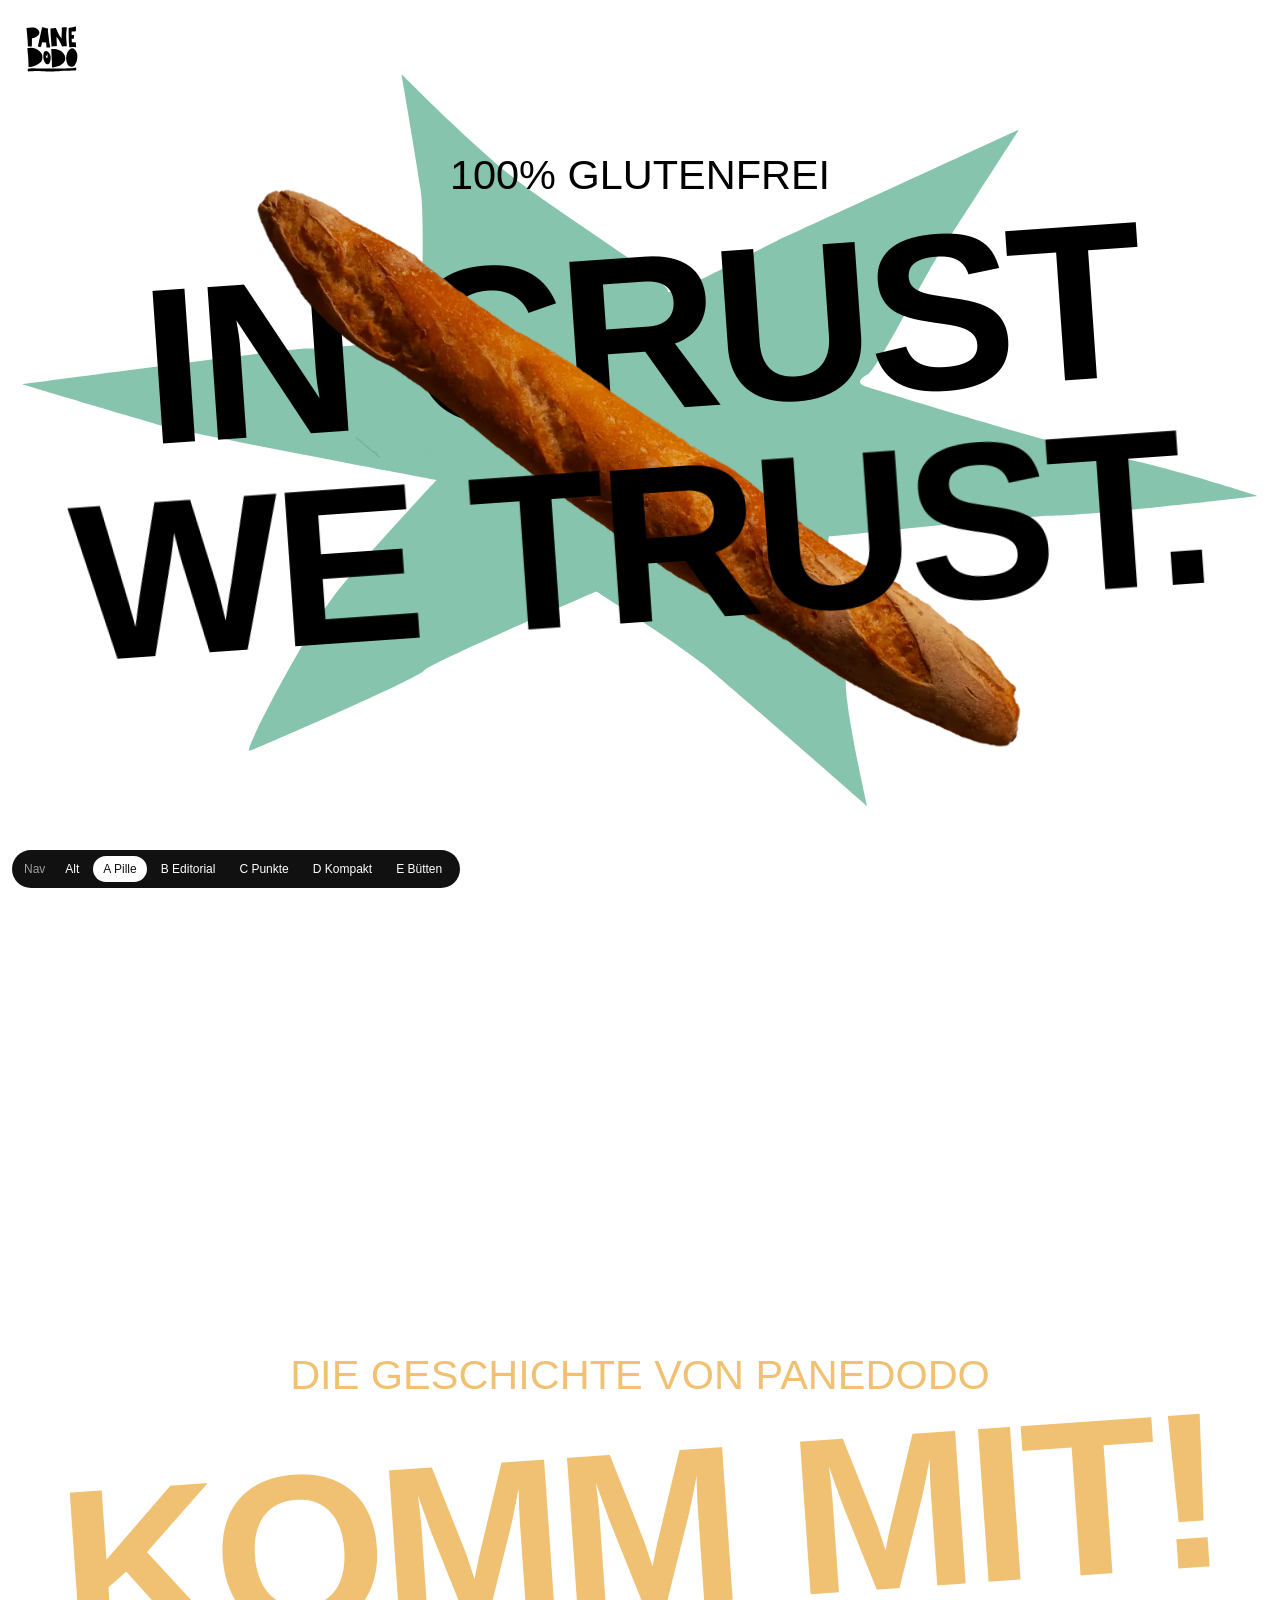
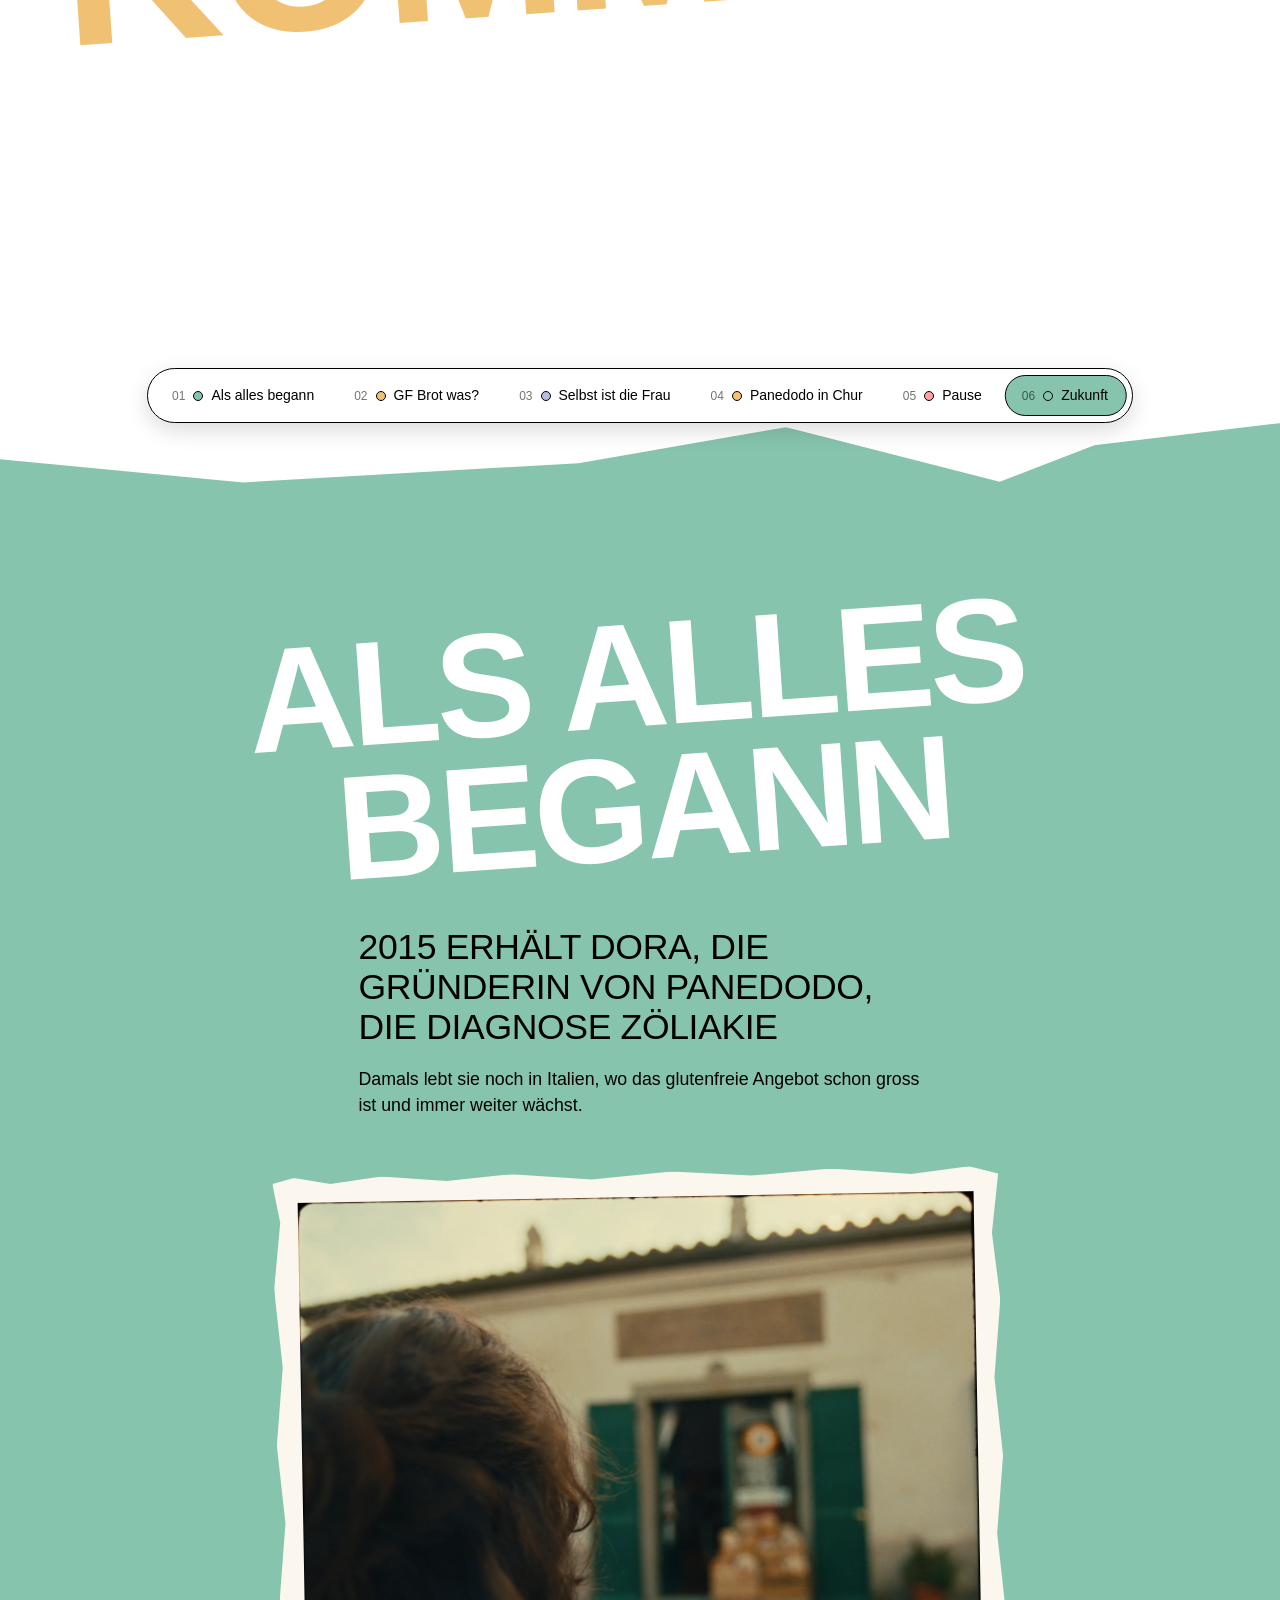
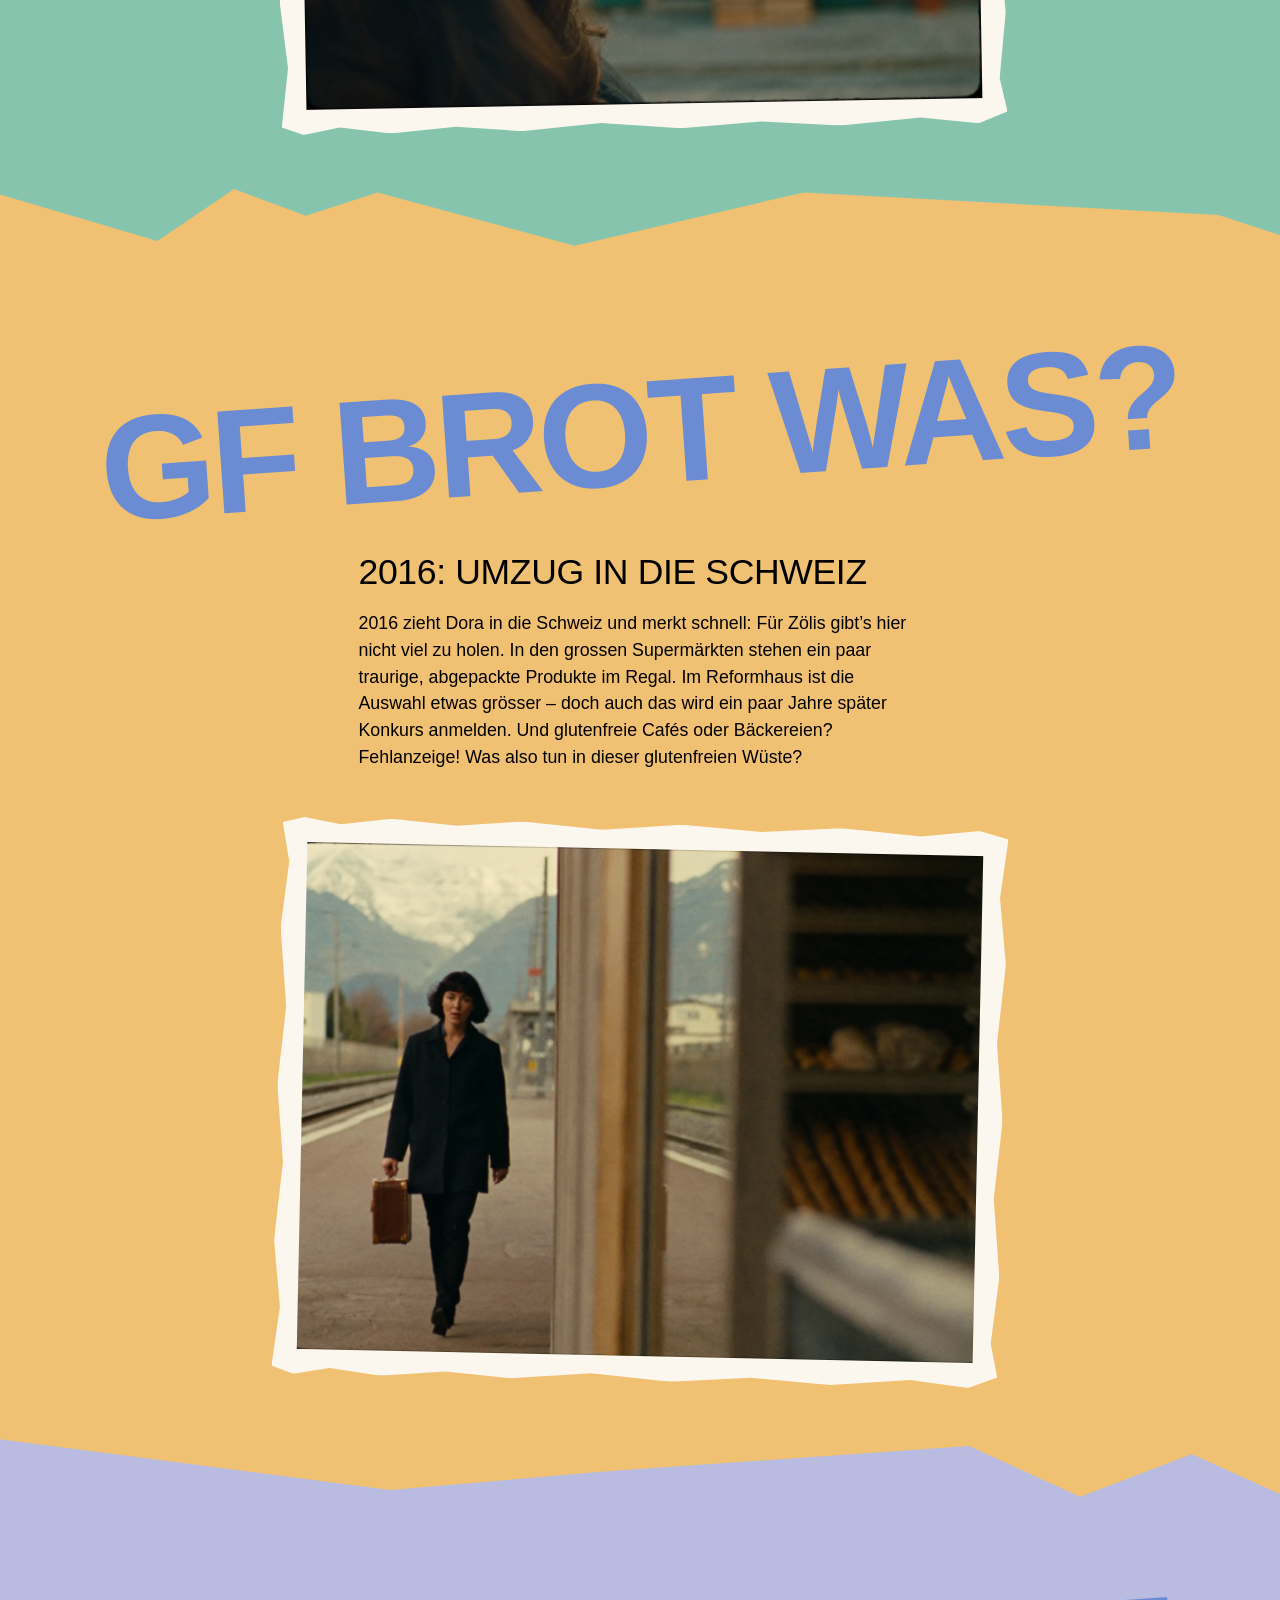
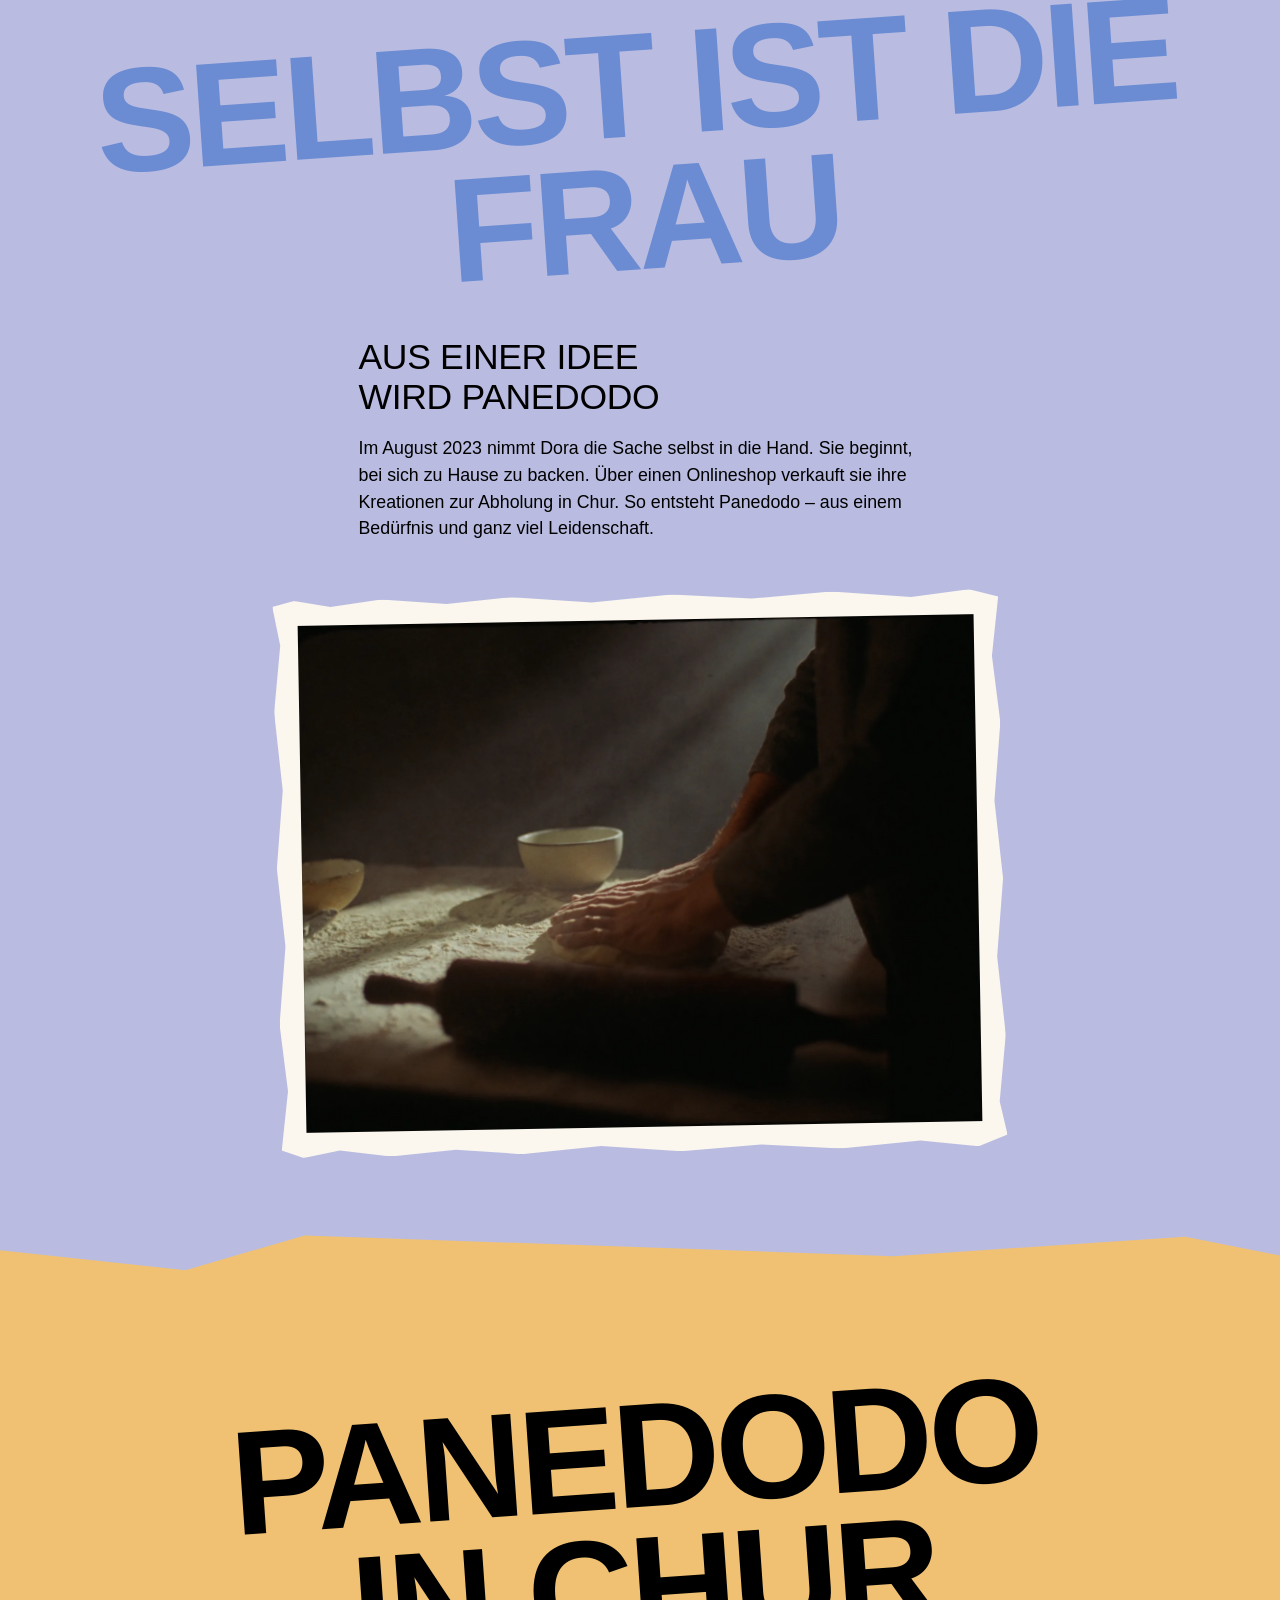
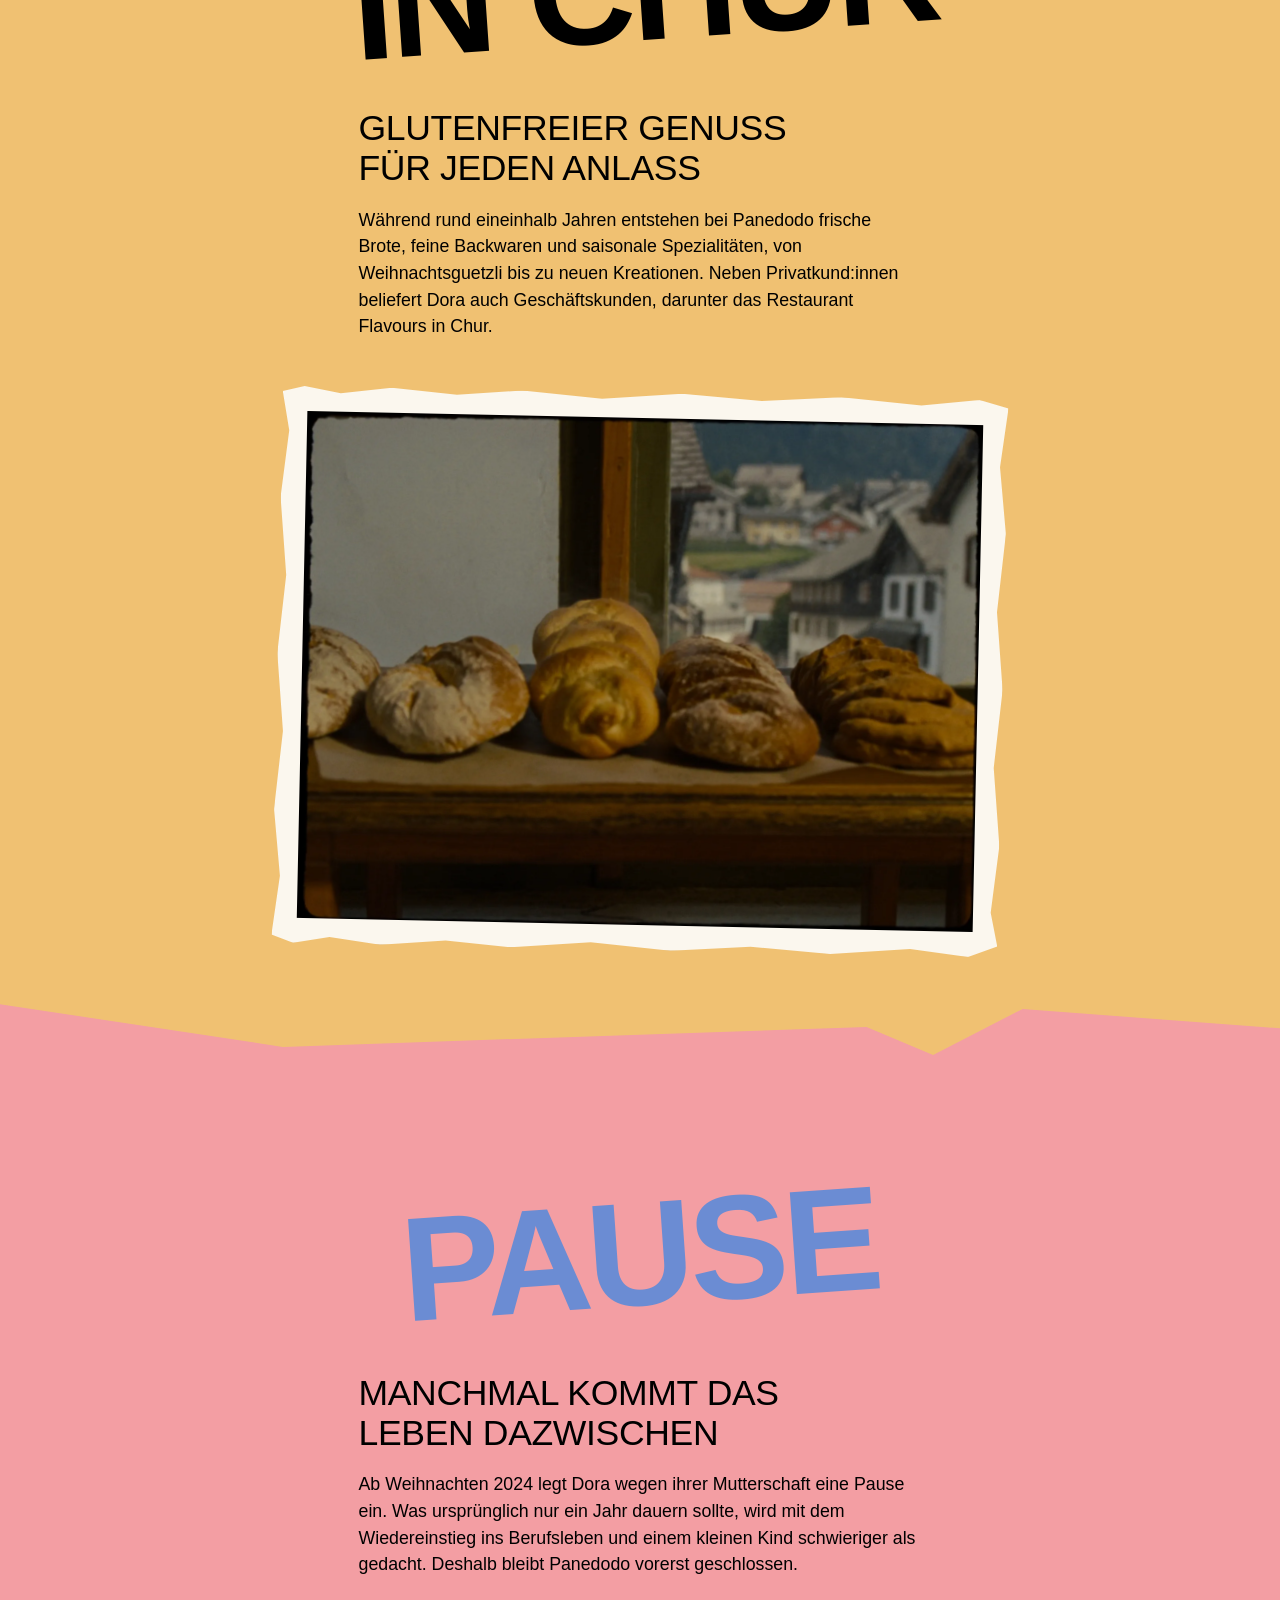
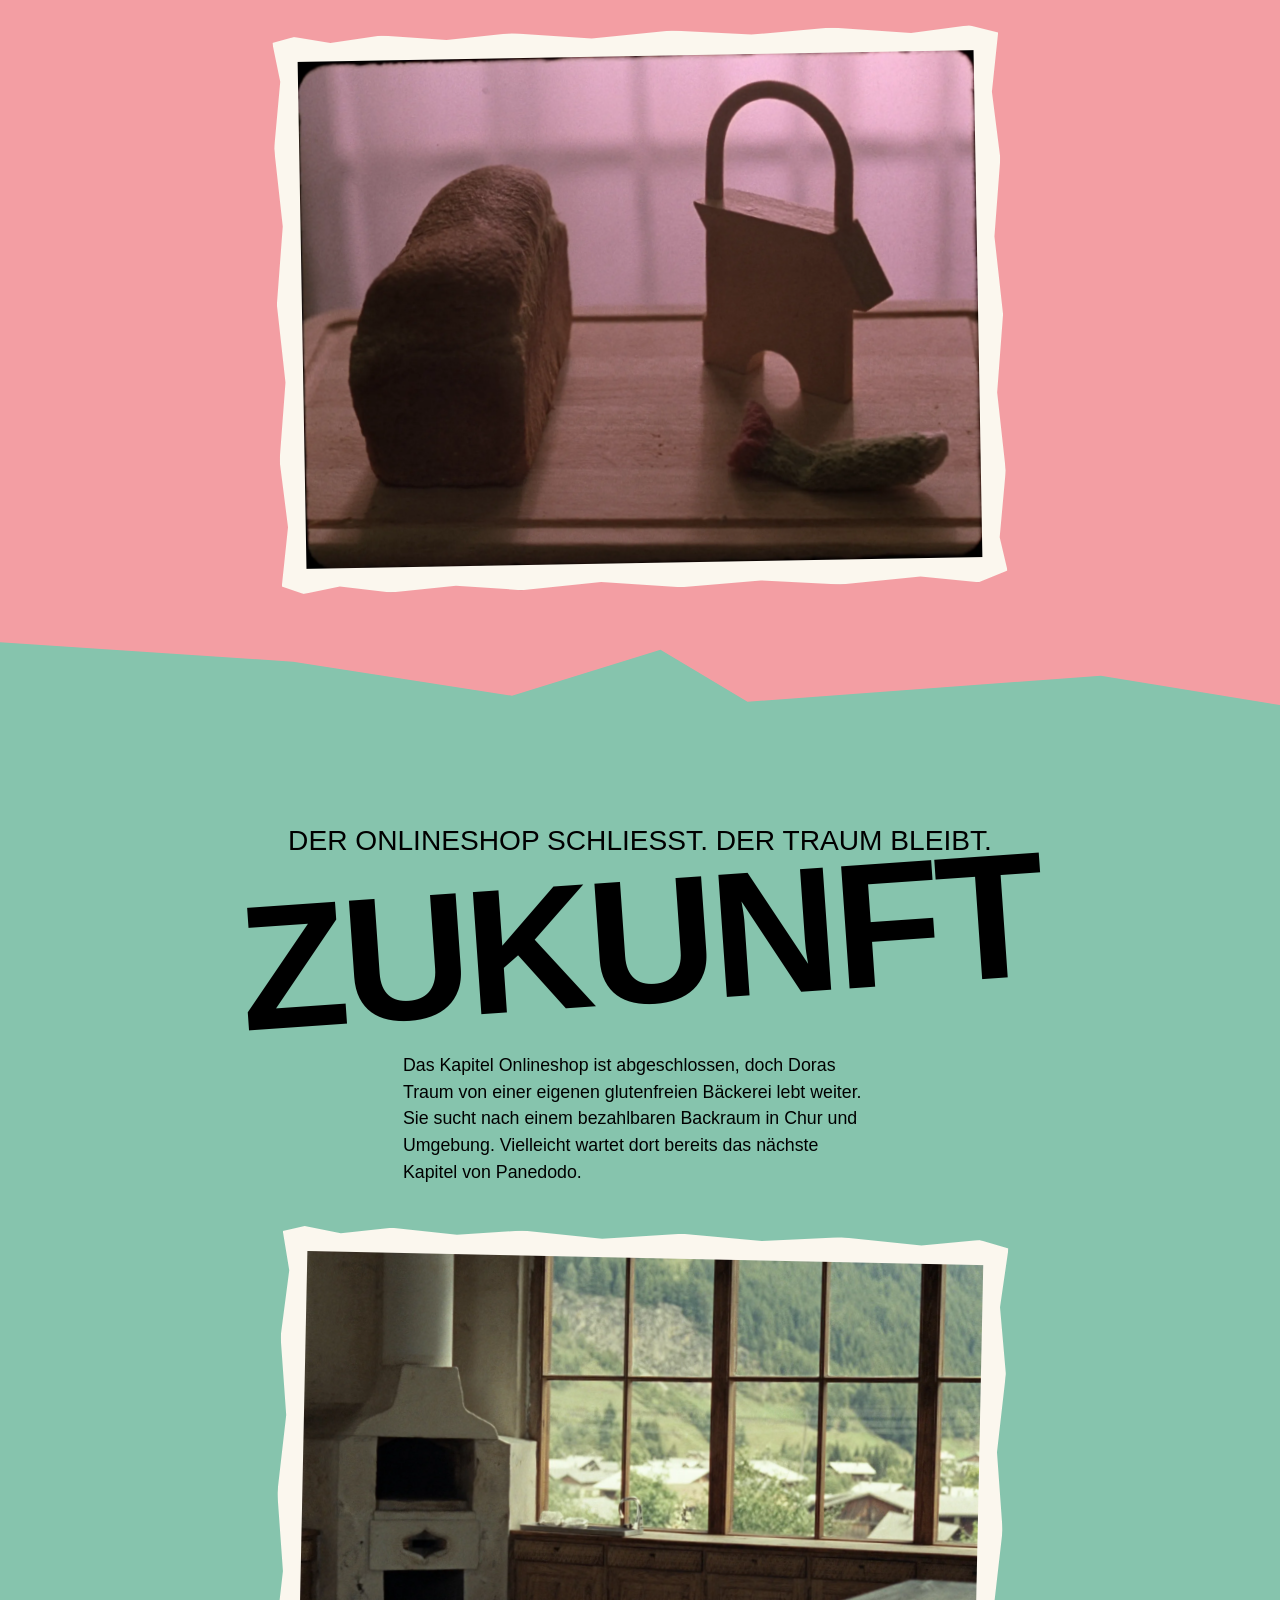
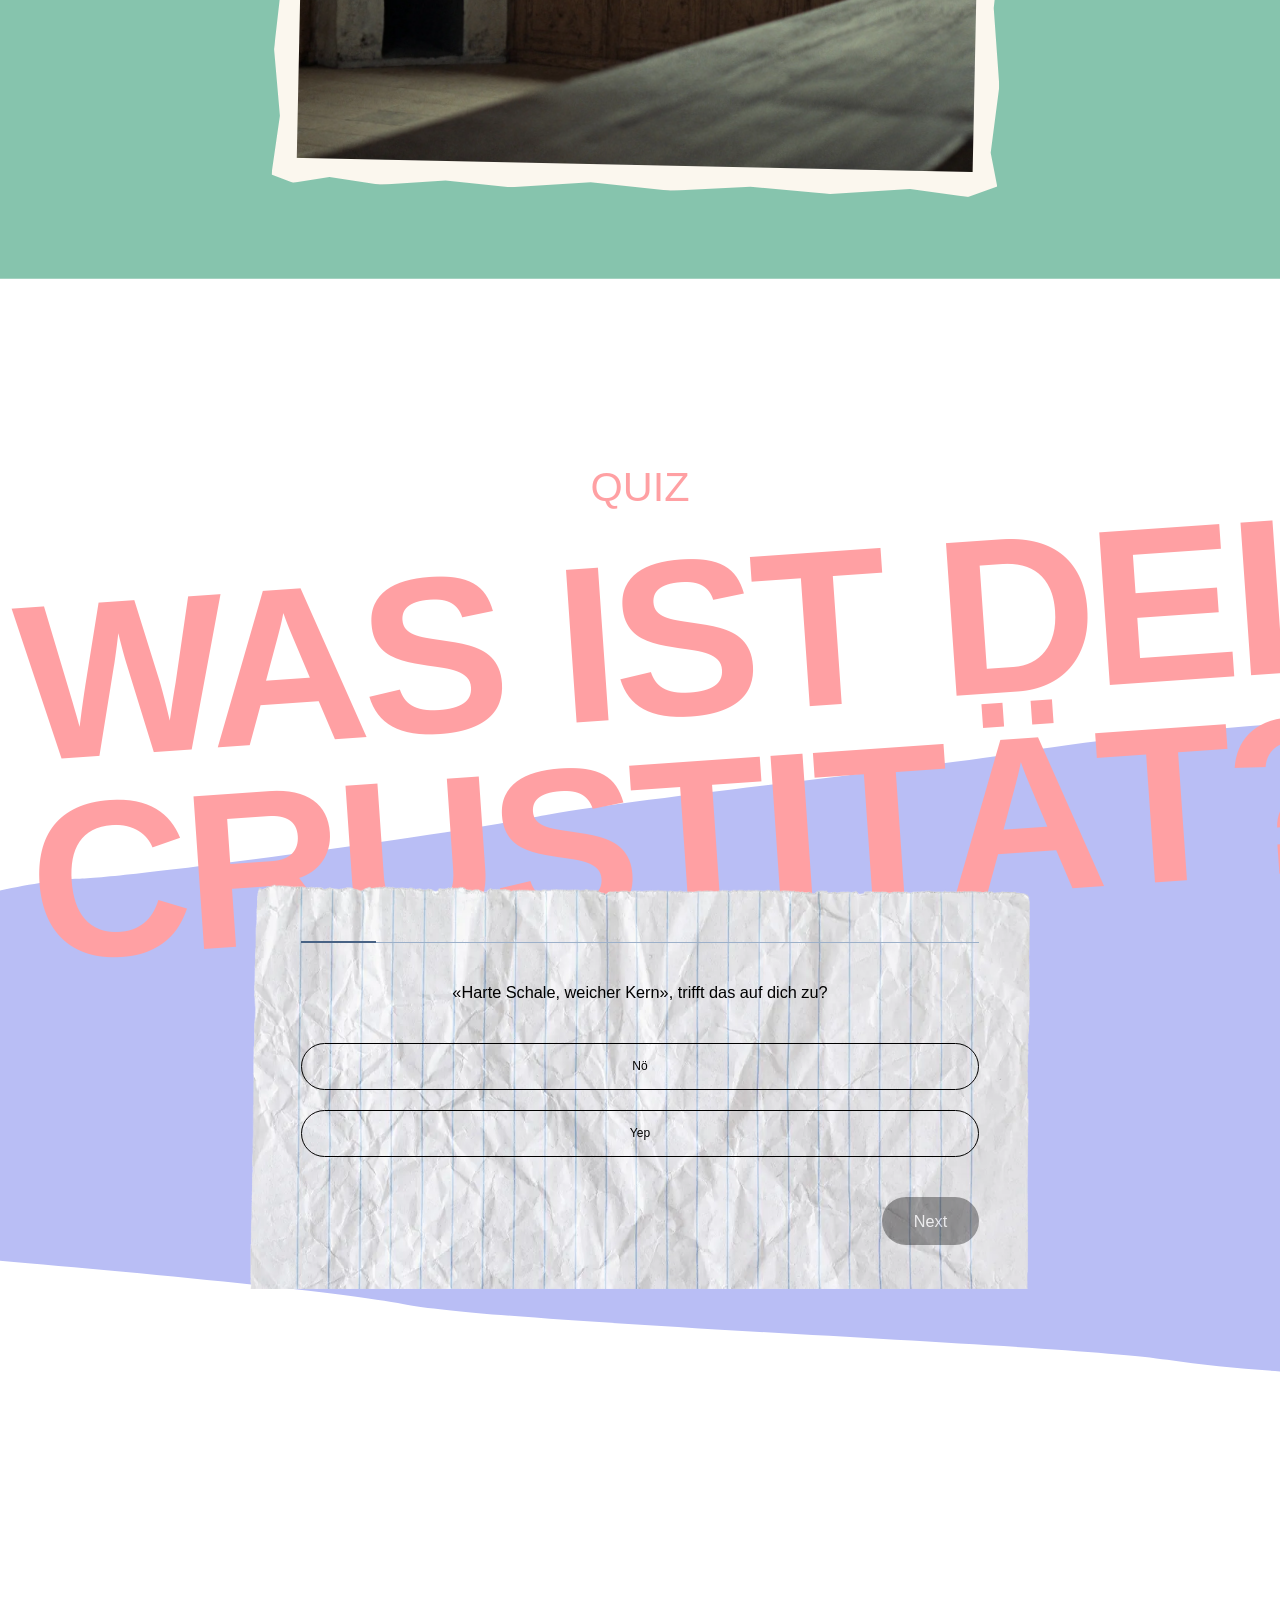
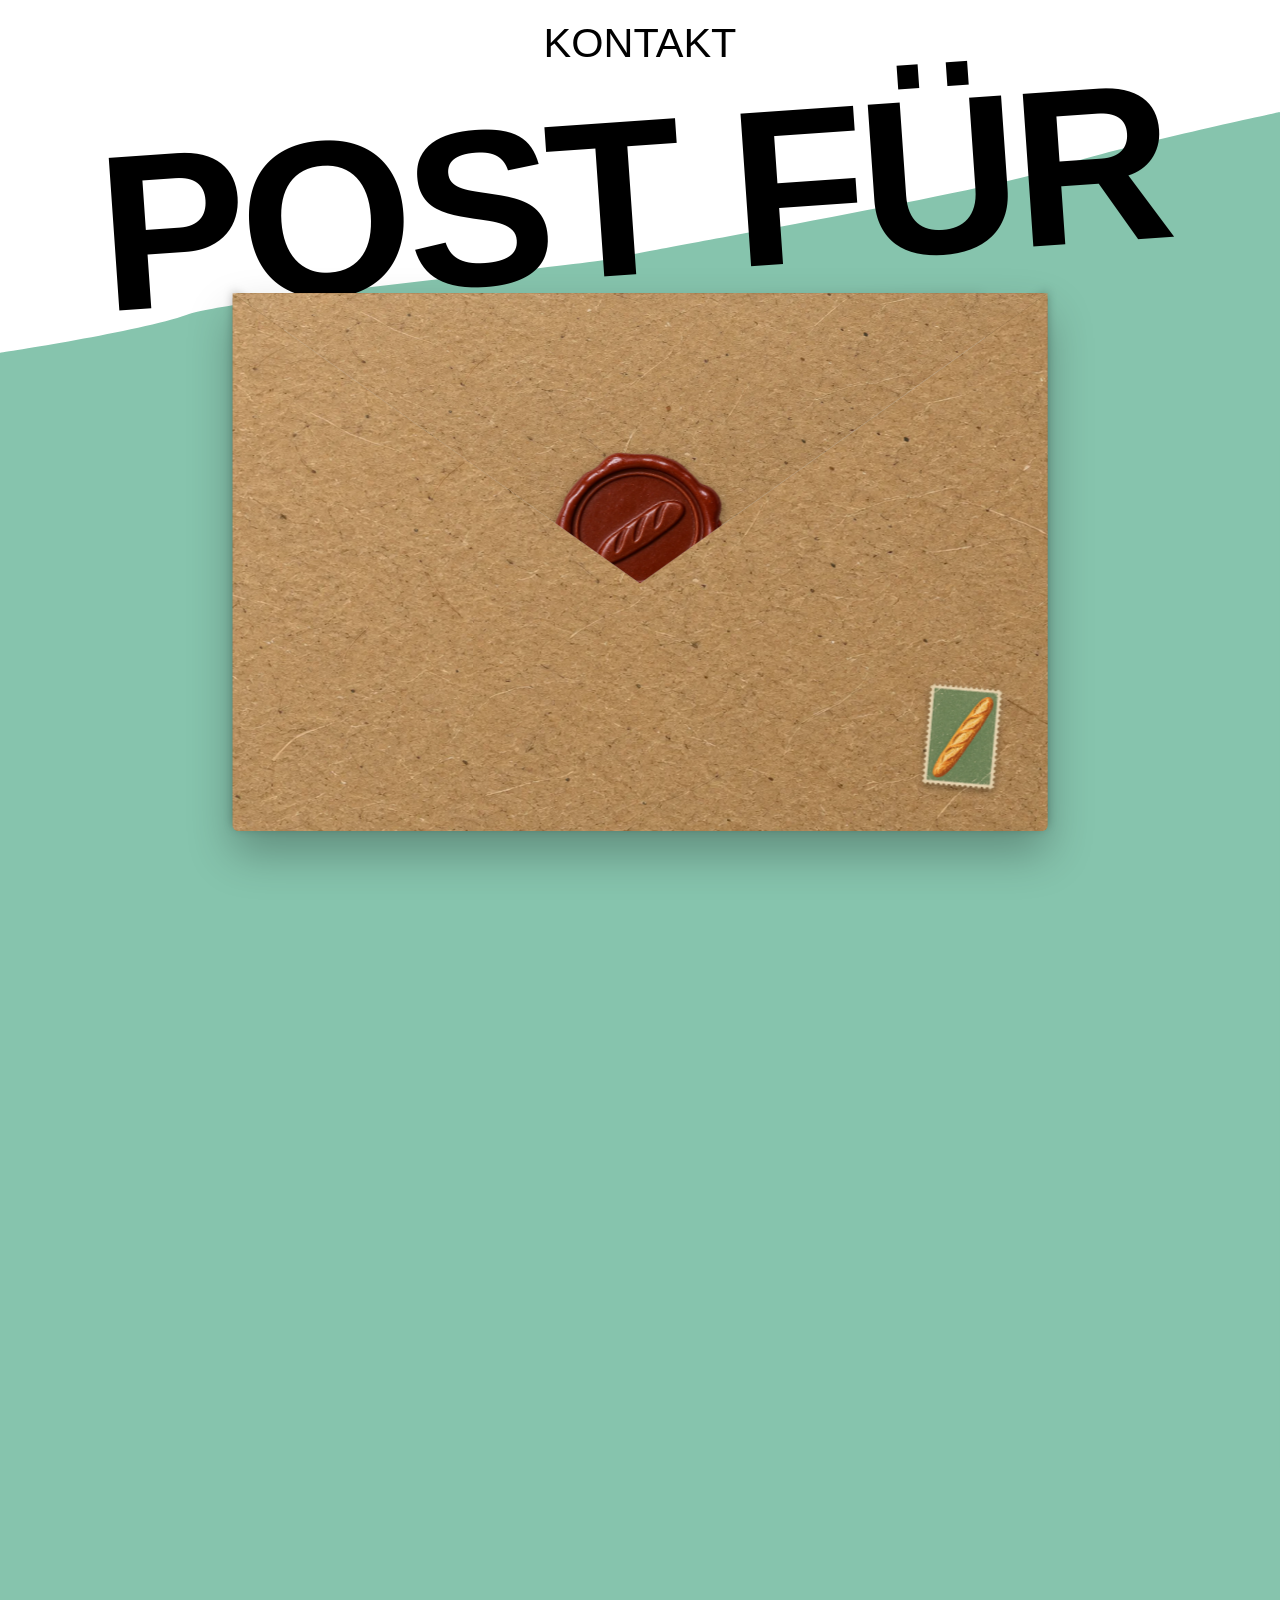
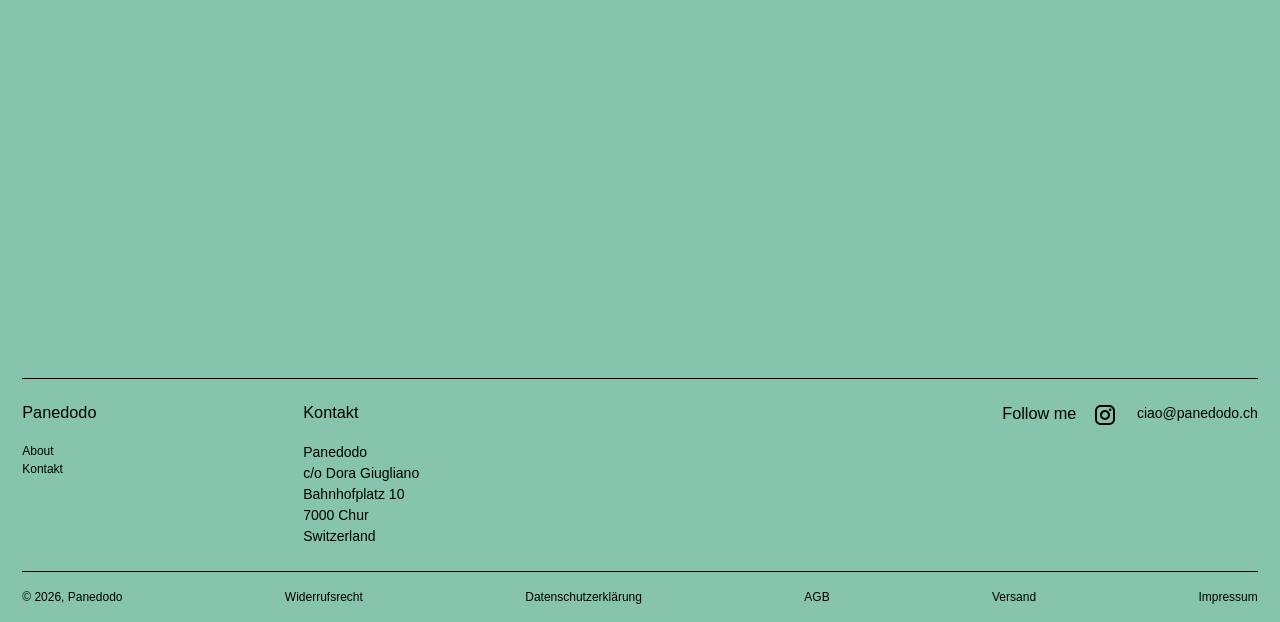
==== commit af97dffd: "Kontakt: envelope opens on scroll and reveals the form Sticky scroll sequence (flap opens, letter ri" ====
--- a/index.html
+++ b/index.html
@@ -154,25 +154,33 @@
   <!-- ============ KONTAKT + FOOTER ============ -->
   <div class="green-zone">
     <section class="kontakt" id="kontakt" aria-labelledby="kontakt-title">
-      <div class="title-unit">
-        <p class="eyebrow">Kontakt</p>
-        <h2 id="kontakt-title" class="display">Post für<br>mich</h2>
-      </div>
-      <div class="kontakt__stage">
-        <picture class="kontakt__envelope" aria-hidden="true">
-          <source srcset="assets/briefmarke.webp" media="(max-width: 800px)">
-          <img src="assets/kontakt.webp" alt="" width="1214" height="1350">
-        </picture>
-        <!-- TODO: action auf den eigenen Formular-Endpunkt setzen -->
-        <form class="kontakt__form" action="#" method="post">
-          <div class="field-row">
-            <label class="field"><span class="sr-only">Name</span><input type="text" name="name" placeholder="Name" autocomplete="name"></label>
-            <label class="field"><span class="sr-only">E-Mail (Pflichtfeld)</span><input type="email" name="email" placeholder="E-Mail*" autocomplete="email" required></label>
-          </div>
-          <label class="field"><span class="sr-only">Telefonnummer</span><input type="tel" name="phone" placeholder="Telefonnummer" autocomplete="tel"></label>
-          <label class="field"><span class="sr-only">Kommentar</span><textarea name="message" rows="1" placeholder="Kommentar"></textarea></label>
-          <button class="btn btn--blue" type="submit">Senden</button>
-        </form>
+      <div class="kontakt__pin">
+        <div class="title-unit kontakt__title">
+          <p class="eyebrow">Kontakt</p>
+          <h2 id="kontakt-title" class="display">Post für<br>mich</h2>
+        </div>
+        <div class="env" data-env>
+          <div class="env__back" aria-hidden="true"></div>
+          <div class="env__flap" aria-hidden="true">
+            <div class="env__face env__face--out"><img class="env__seal" src="assets/post/seal.webp" alt="" width="700" height="700"></div>
+            <div class="env__face env__face--in"></div>
+          </div>
+          <!-- TODO: action auf den eigenen Formular-Endpunkt setzen -->
+          <form class="env__letter" action="#" method="post">
+            <p class="env__letter-title">Schreib mir</p>
+            <div class="field-row">
+              <label class="field"><span class="sr-only">Name</span><input type="text" name="name" placeholder="Name" autocomplete="name"></label>
+              <label class="field"><span class="sr-only">E-Mail (Pflichtfeld)</span><input type="email" name="email" placeholder="E-Mail*" autocomplete="email" required></label>
+            </div>
+            <label class="field"><span class="sr-only">Telefonnummer</span><input type="tel" name="phone" placeholder="Telefonnummer" autocomplete="tel"></label>
+            <label class="field"><span class="sr-only">Kommentar</span><textarea name="message" rows="2" placeholder="Kommentar"></textarea></label>
+            <button class="btn btn--blue" type="submit">Senden</button>
+          </form>
+          <div class="env__front" aria-hidden="true">
+            <div class="env__front-shape"></div>
+            <img class="env__stamp" src="assets/post/stamp.webp" alt="" width="560" height="700">
+          </div>
+        </div>
       </div>
     </section>
 
--- a/css/styles.css
+++ b/css/styles.css
@@ -529,10 +529,6 @@
 
 /* Keine weissen Streifen zwischen Kapiteln: Wellen-Hintergründe überlappen die Nachbarn,
    deren Farbe scheint durch die transparenten Wellenränder. */
-.weg { --wave-overlap: calc(120 * var(--u)); }
-.mise { margin-top: calc(-1 * var(--wave-overlap)); }
-#chur { margin-top: calc(-1 * var(--wave-overlap)); z-index: 2; }
-#pause { margin-top: calc(-80 * var(--u)); z-index: 1; }
 
 /* Einstieg "Komm mit!" füllt mit der Tab-Leiste zusammen die ganze Bildschirmhöhe */
 .weg > .title-unit {
@@ -646,10 +642,36 @@
 .tabs[data-nav="d"] .tabs__bars { display: flex; }
 
 @media (max-width: 800px) {
-  .tabs[data-nav="a"] .tabs__track, .tabs[data-nav="c"] .tabs__track { max-width: calc(100vw - 2 * var(--gutter)); margin: 0; }
+  .tabs[data-nav="a"] .tabs__track, .tabs[data-nav="c"] .tabs__track, .tabs[data-nav="e"] .tabs__track { max-width: calc(100vw - 2 * var(--gutter)); margin: 0; }
+  .tabs[data-nav="e"] .tabs__link { padding: 8px 14px; }
   .tabs[data-nav="a"] .tabs__link { padding: 8px 14px; }
   .tabs[data-nav="d"] .tabs__compact-label { min-width: 0; flex: 1; }
   .tabs[data-nav="d"] .tabs__track { width: 100%; }
+}
+
+/* E: handgeschnittenes Büttenpapier. Gerade Scherenschnitte mit leicht schiefen Ecken wie die Buchstaben der
+   panedodo Display; Papierfaser-Foto (Higgsfield), Kapitelfarbe als eigenes Papierstück darüber. */
+.tabs[data-nav="e"] { filter: drop-shadow(0 calc(6 * var(--u)) calc(10 * var(--u)) rgb(0 0 0 / .25)); }
+.tabs[data-nav="e"] .tabs__track {
+  width: max-content; max-width: 100%; margin: 0 auto; padding: 14px 26px;
+  background: #fbf7ee url("../assets/story/paper.webp") center / cover;
+  clip-path: polygon(0.6% 9%, 12% 3%, 34% 0%, 58% 5%, 83% 1%, 99.4% 6%, 100% 36%, 98.9% 71%, 99.6% 96%, 74% 100%, 49% 94%, 22% 99%, 0.4% 95%, 1.2% 58%, 0% 30%);
+  transform: rotate(-.5deg);
+}
+.tabs[data-nav="e"] .tabs__list { border: 0; padding: 0; gap: 4px; width: auto; }
+.tabs[data-nav="e"] .tabs__link { display: inline-flex; align-items: center; gap: 8px; padding: 8px 18px; }
+.tabs[data-nav="e"] .tabs__link.is-active { font-weight: 500; }
+.tabs[data-nav="e"] .tabs__label {
+  font-family: var(--f-display); font-weight: 600; text-transform: uppercase;
+  font-size: calc(var(--fs-small) * 1.12); letter-spacing: .015em; line-height: 1;
+}
+.tabs[data-nav="e"] .tabs__num { display: inline; font-size: var(--fs-tiny); opacity: .5; font-variant-numeric: tabular-nums; }
+.tabs[data-nav="e"] .tabs__dot { display: none; }
+.tabs[data-nav="e"] .tabs__indicator {
+  top: 2px; bottom: 2px; height: auto; z-index: 0;
+  background: var(--ind-c, var(--c-green)) url("../assets/story/paper.webp") center / cover;
+  background-blend-mode: multiply; filter: saturate(1.1) brightness(1.1);
+  clip-path: var(--ind-clip, polygon(0 14%, 100% 0, 97% 100%, 3% 86%));
 }
 
 /* Varianten-Umschalter (nur zum Testen, vor Livegang entfernen) */
@@ -660,3 +682,125 @@
 }
 .navpick button { border: 0; background: transparent; color: #fff; padding: 7px 10px; border-radius: 999px; font: inherit; cursor: pointer; }
 .navpick button[aria-pressed="true"] { background: #fff; color: #111; }
+
+/* ---------- Scroll-Snap: jedes Kapitel rastet beim Scrollen ein ---------- */
+html { scroll-snap-type: y proximity; }
+.hero, .weg > .title-unit, .step, .quiz, .kontakt { scroll-snap-align: start; }
+.step { scroll-margin-top: max(calc(70 * var(--u)), 56px); }
+@media (prefers-reduced-motion: reduce) { html { scroll-snap-type: none; } }
+
+/* ---------- Kapitel-Übergänge: einheitlich handgeschnittene Kanten, jede anders ---------- */
+.weg { --cut: max(calc(90 * var(--u)), 34px); }
+.weg > .step { margin-top: calc(-1 * var(--cut)); z-index: auto; }
+.weg > #anfang { margin-top: 0; }
+.weg > .chapter { padding-top: calc(160 * var(--u) + var(--cut)); }
+.weg > .mise { padding-top: calc(160 * var(--u) + var(--cut)); background: var(--c-lavender); }
+.weg > .mise .mise__bg, .weg > .chapter .chapter__bg { display: none; }
+.weg > .chapter--chur { background-color: var(--c-yellow); }
+.weg > .mampf { padding-top: var(--cut); }
+@media (max-width: 800px) { .weg > .mise { padding-top: calc(28px + var(--cut)); } }
+.weg > #anfang { clip-path: polygon(0.0% calc(var(--cut) * 0.54), 19.0% calc(var(--cut) * 0.89), 45.2% calc(var(--cut) * 0.60), 61.4% calc(var(--cut) * 0.06), 78.1% calc(var(--cut) * 0.88), 85.5% calc(var(--cut) * 0.33), 100.0% calc(var(--cut) * 0.00), 100% 100%, 0 100%); }
+.weg > #gfbrot { clip-path: polygon(0.0% calc(var(--cut) * 0.20), 12.3% calc(var(--cut) * 0.90), 18.3% calc(var(--cut) * 0.12), 23.9% calc(var(--cut) * 0.52), 29.5% calc(var(--cut) * 0.17), 44.9% calc(var(--cut) * 0.97), 62.8% calc(var(--cut) * 0.17), 95.2% calc(var(--cut) * 0.51), 100.0% calc(var(--cut) * 0.81), 100% 100%, 0 100%); }
+.weg > #selbst { clip-path: polygon(0.0% calc(var(--cut) * 0.10), 30.5% calc(var(--cut) * 0.86), 47.4% calc(var(--cut) * 0.58), 75.7% calc(var(--cut) * 0.20), 84.4% calc(var(--cut) * 0.96), 93.1% calc(var(--cut) * 0.32), 100.0% calc(var(--cut) * 0.92), 100% 100%, 0 100%); }
+.weg > #chur { clip-path: polygon(0.0% calc(var(--cut) * 0.69), 14.5% calc(var(--cut) * 0.99), 23.8% calc(var(--cut) * 0.47), 69.8% calc(var(--cut) * 0.78), 92.6% calc(var(--cut) * 0.49), 100.0% calc(var(--cut) * 0.77), 100% 100%, 0 100%); }
+.weg > #pause { clip-path: polygon(0.0% calc(var(--cut) * 0.03), 22.1% calc(var(--cut) * 0.67), 67.7% calc(var(--cut) * 0.37), 72.9% calc(var(--cut) * 0.79), 79.9% calc(var(--cut) * 0.10), 100.0% calc(var(--cut) * 0.39), 100% 100%, 0 100%); }
+.weg > #zukunft { clip-path: polygon(0.0% calc(var(--cut) * 0.03), 22.9% calc(var(--cut) * 0.32), 40.0% calc(var(--cut) * 0.83), 51.6% calc(var(--cut) * 0.14), 58.4% calc(var(--cut) * 0.92), 86.0% calc(var(--cut) * 0.53), 100.0% calc(var(--cut) * 0.97), 100% 100%, 0 100%); }
+
+/* ---------- Kontakt: Brief öffnet sich beim Scrollen ---------- */
+.kontakt {
+  display: block; position: relative; gap: 0;
+  height: auto; min-height: 0; scroll-snap-align: none;
+  --W: min(calc(1100 * var(--u)), 92vw, 96svh);
+  --H: calc(var(--W) * .66);
+  --flap: 1; --rise: 1; --form: 1; --drop: 0; /* ohne JS: geöffnet */
+}
+.js .kontakt { height: 340vh; height: 340svh; --flap: 0; --rise: 0; --form: 0; }
+.kontakt__pin {
+  position: sticky; top: 0; height: 100vh; height: 100svh;
+  display: flex; flex-direction: column; align-items: center;
+}
+html:not(.js) .kontakt__pin { position: relative; }
+.kontakt__title {
+  position: absolute; z-index: 1; top: calc(var(--logo-top, 30px) + 4svh); left: 0; right: 0;
+  opacity: calc(1 - var(--drop) * .7);
+  transform: translateY(calc(var(--drop) * -4svh));
+}
+.env {
+  position: absolute; left: 50%; bottom: 3svh; z-index: 2;
+  width: var(--W); height: var(--H);
+  transform: translateX(-50%) translateY(calc(var(--drop) * 4svh));
+  perspective: 1800px;
+}
+.env > * { position: absolute; }
+.env__back {
+  inset: 0; border-radius: 6px;
+  background: linear-gradient(rgb(0 0 0 / .18), rgb(0 0 0 / .05)), #c9a26e url("../assets/post/kraft.webp") center / cover;
+  box-shadow: 0 calc(30 * var(--u)) calc(60 * var(--u)) rgb(0 0 0 / .28);
+}
+/* Klappe: Scharnier an der Oberkante, kippt zum Betrachter und nach hinten weg */
+.env__flap {
+  left: 0; top: 0; width: 100%; height: calc(var(--H) * .54);
+  transform-origin: 50% 0; transform-style: preserve-3d;
+  transform: rotateX(calc(var(--flap) * 180deg));
+  z-index: 6;
+}
+.env__flap[data-side="back"] { z-index: 2; }
+.env__face {
+  position: absolute; inset: 0; backface-visibility: hidden;
+  clip-path: polygon(0 0, 100% 0, 50% 100%);
+}
+.env__face--out {
+  background: linear-gradient(160deg, rgb(255 255 255 / .12), rgb(0 0 0 / .12)), #c9a26e url("../assets/post/kraft.webp") center / cover;
+}
+.env__face--in {
+  transform: rotateY(180deg);
+  background: linear-gradient(rgb(0 0 0 / .32), rgb(0 0 0 / .12)), #b88d58 url("../assets/post/kraft.webp") center / cover;
+}
+.env__seal {
+  position: absolute; left: 50%; top: 100%; width: 21%; aspect-ratio: 1;
+  transform: translate(-50%, -78%) rotate(-8deg) scale(calc(1 - var(--flap) * 6));
+  filter: drop-shadow(0 4px 6px rgb(0 0 0 / .4));
+}
+/* Brief */
+.env__letter {
+  left: 7%; width: 86%; height: calc(var(--W) * .6 + var(--W) * var(--grow, 0) * var(--rise)); bottom: calc(var(--H) * .06); z-index: 3;
+  transform: translateY(calc(var(--rise) * var(--H) * -.45)) rotate(calc((1 - var(--rise)) * -1.5deg));
+  background: #fbf7ee url("../assets/story/paper.webp") center / cover;
+  border-radius: 3px; box-shadow: 0 -6px 18px rgb(0 0 0 / .12);
+  display: flex; flex-direction: column; align-items: center; justify-content: flex-start;
+  padding: calc(var(--W) * .045) calc(var(--W) * .12) 0; margin: 0; gap: calc(var(--W) * .006);
+}
+.env__letter > * { opacity: var(--form); transform: translateY(calc((1 - var(--form)) * 18px)); }
+.env__letter-title {
+  font-family: var(--f-display); font-weight: 600; text-transform: uppercase;
+  font-size: calc(var(--W) * .05); line-height: 1; margin-bottom: calc(var(--W) * .012); color: var(--c-blue);
+}
+.env__letter .field-row { display: flex; width: 100%; gap: 15px; margin-bottom: 0; }
+.env__letter .field { width: 100%; }
+.env__letter > .field, .env__letter .field-row { margin-bottom: 0; }
+.env__letter .field input, .env__letter .field textarea { height: calc(var(--W) * .068); min-height: 40px; padding: 10px 0; font-size: max(1rem, calc(var(--W) * .026)); }
+.env__letter .field textarea { height: calc(var(--W) * .085); resize: none; }
+.env__letter .btn { margin-top: calc(var(--W) * .012); padding: calc(var(--W) * .01) calc(var(--W) * .04); font-size: max(1rem, calc(var(--W) * .022)); }
+/* Vordere Tasche mit V-Ausschnitt */
+.env__front { inset: 0; z-index: 4; pointer-events: none; filter: drop-shadow(0 -3px 5px rgb(0 0 0 / .28)); }
+.env__front-shape {
+  position: absolute; inset: 0; border-radius: 0 0 6px 6px;
+  clip-path: polygon(0 0, 50% 54%, 100% 0, 100% 100%, 0 100%);
+  background:
+    linear-gradient(to bottom right, rgb(255 255 255 / .1), rgb(0 0 0 / .1)),
+    #c9a26e url("../assets/post/kraft.webp") center / cover;
+}
+.env__stamp {
+  position: absolute; right: 6%; bottom: 8%; width: 9%; height: auto; transform: rotate(5deg);
+  filter: drop-shadow(0 3px 4px rgb(0 0 0 / .35));
+}
+@media (max-width: 800px) {
+  .kontakt { --W: min(94vw, 56svh); --grow: .35; }
+  .env__letter { padding-inline: 9%; }
+  .env__letter .field-row { flex-direction: column; gap: 0; }
+  .env__letter .field input { height: 40px; }
+  .env__letter .field textarea { height: 56px; }
+  .env__letter-title { font-size: 1.1rem; }
+  .kontakt__title { top: calc(80px + 2svh); }
+}
+@media (prefers-reduced-motion: reduce) { .js .kontakt { height: auto; --flap: 1; --rise: 1; --form: 1; --drop: 0; } .js .kontakt__pin { position: relative; } }
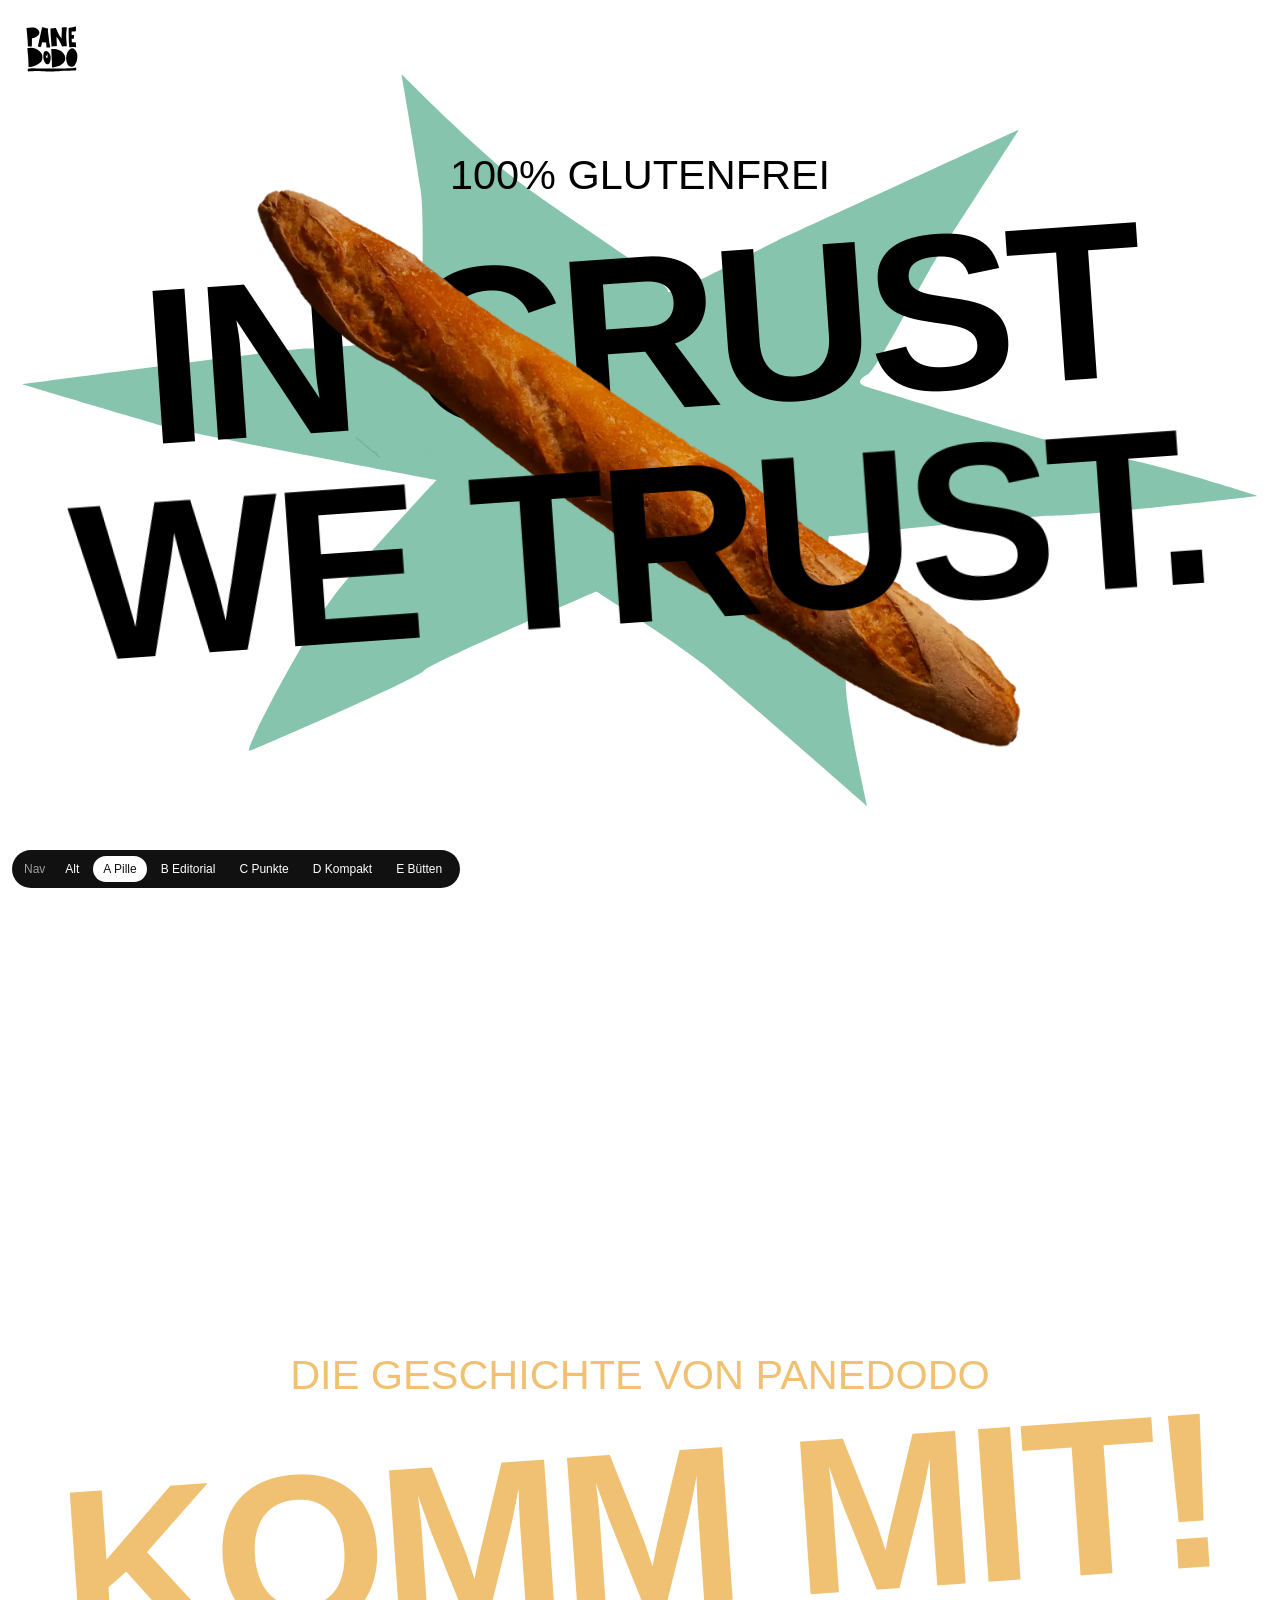
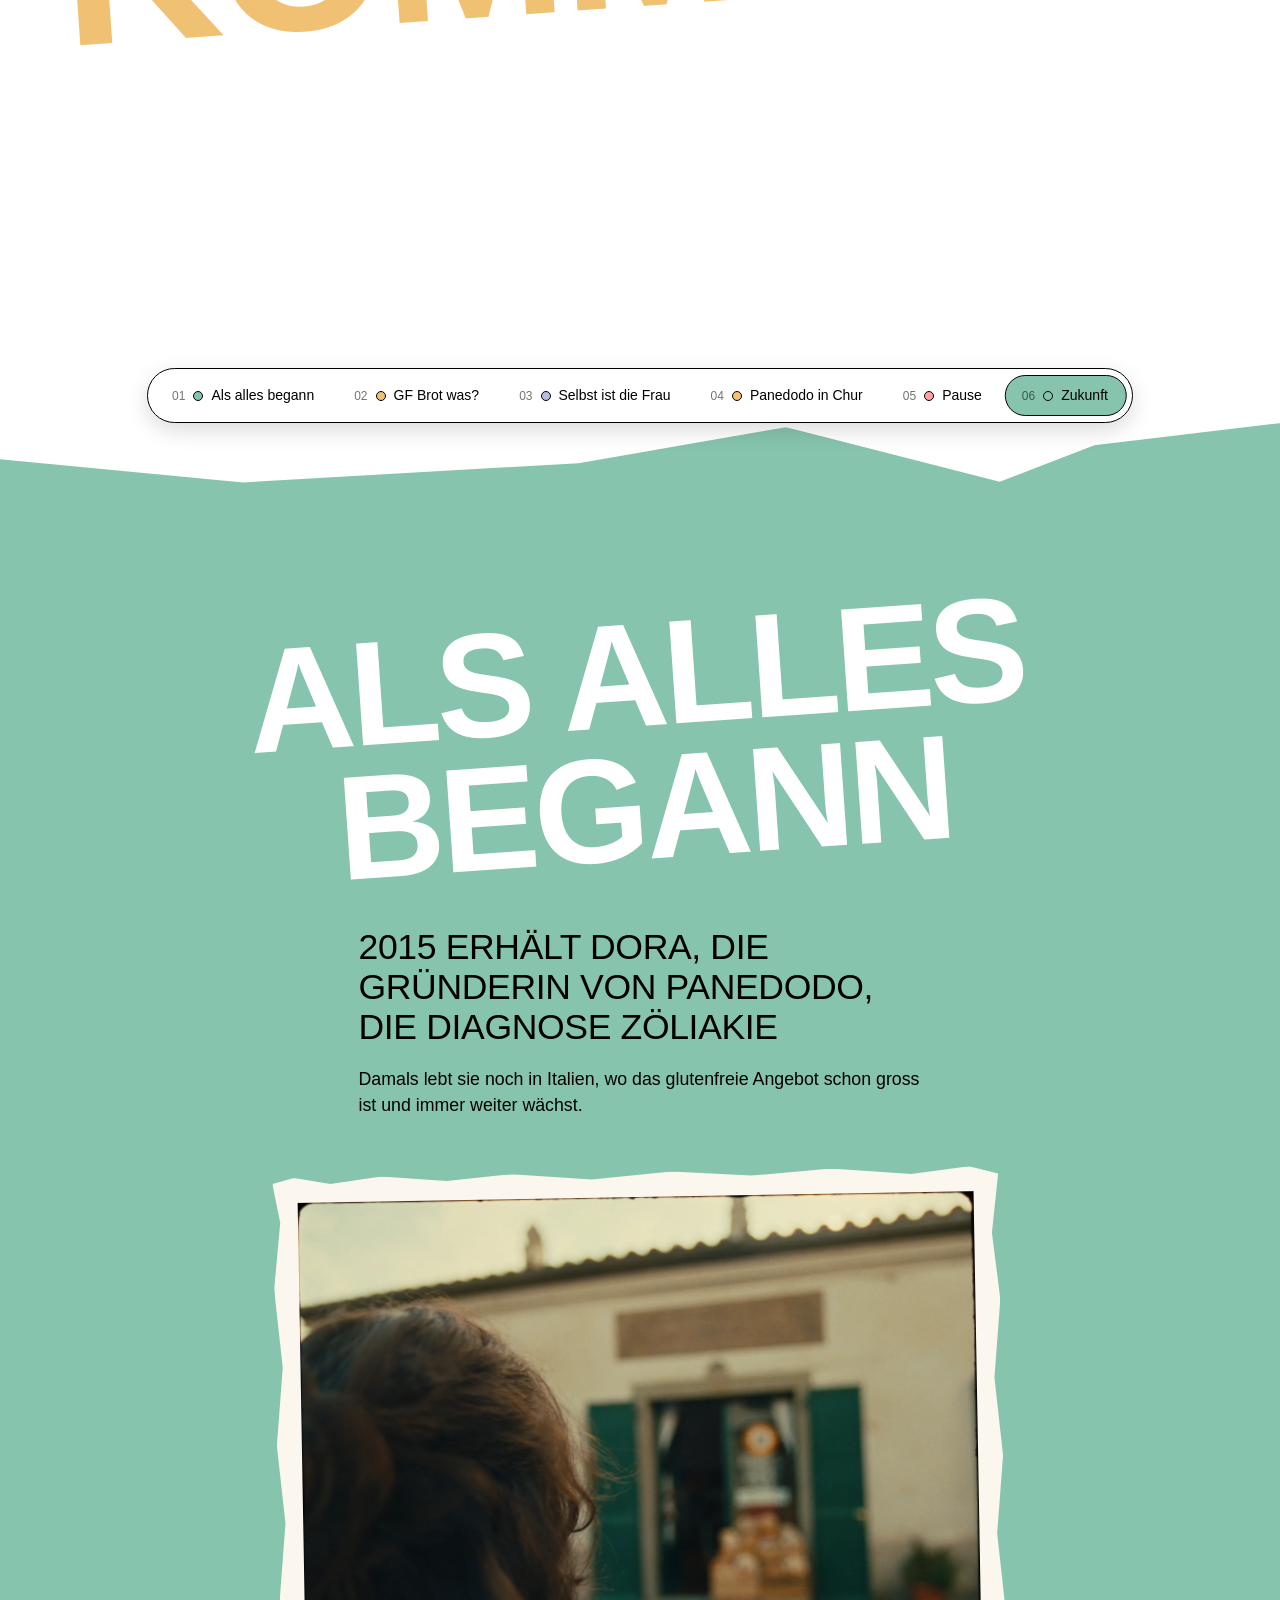
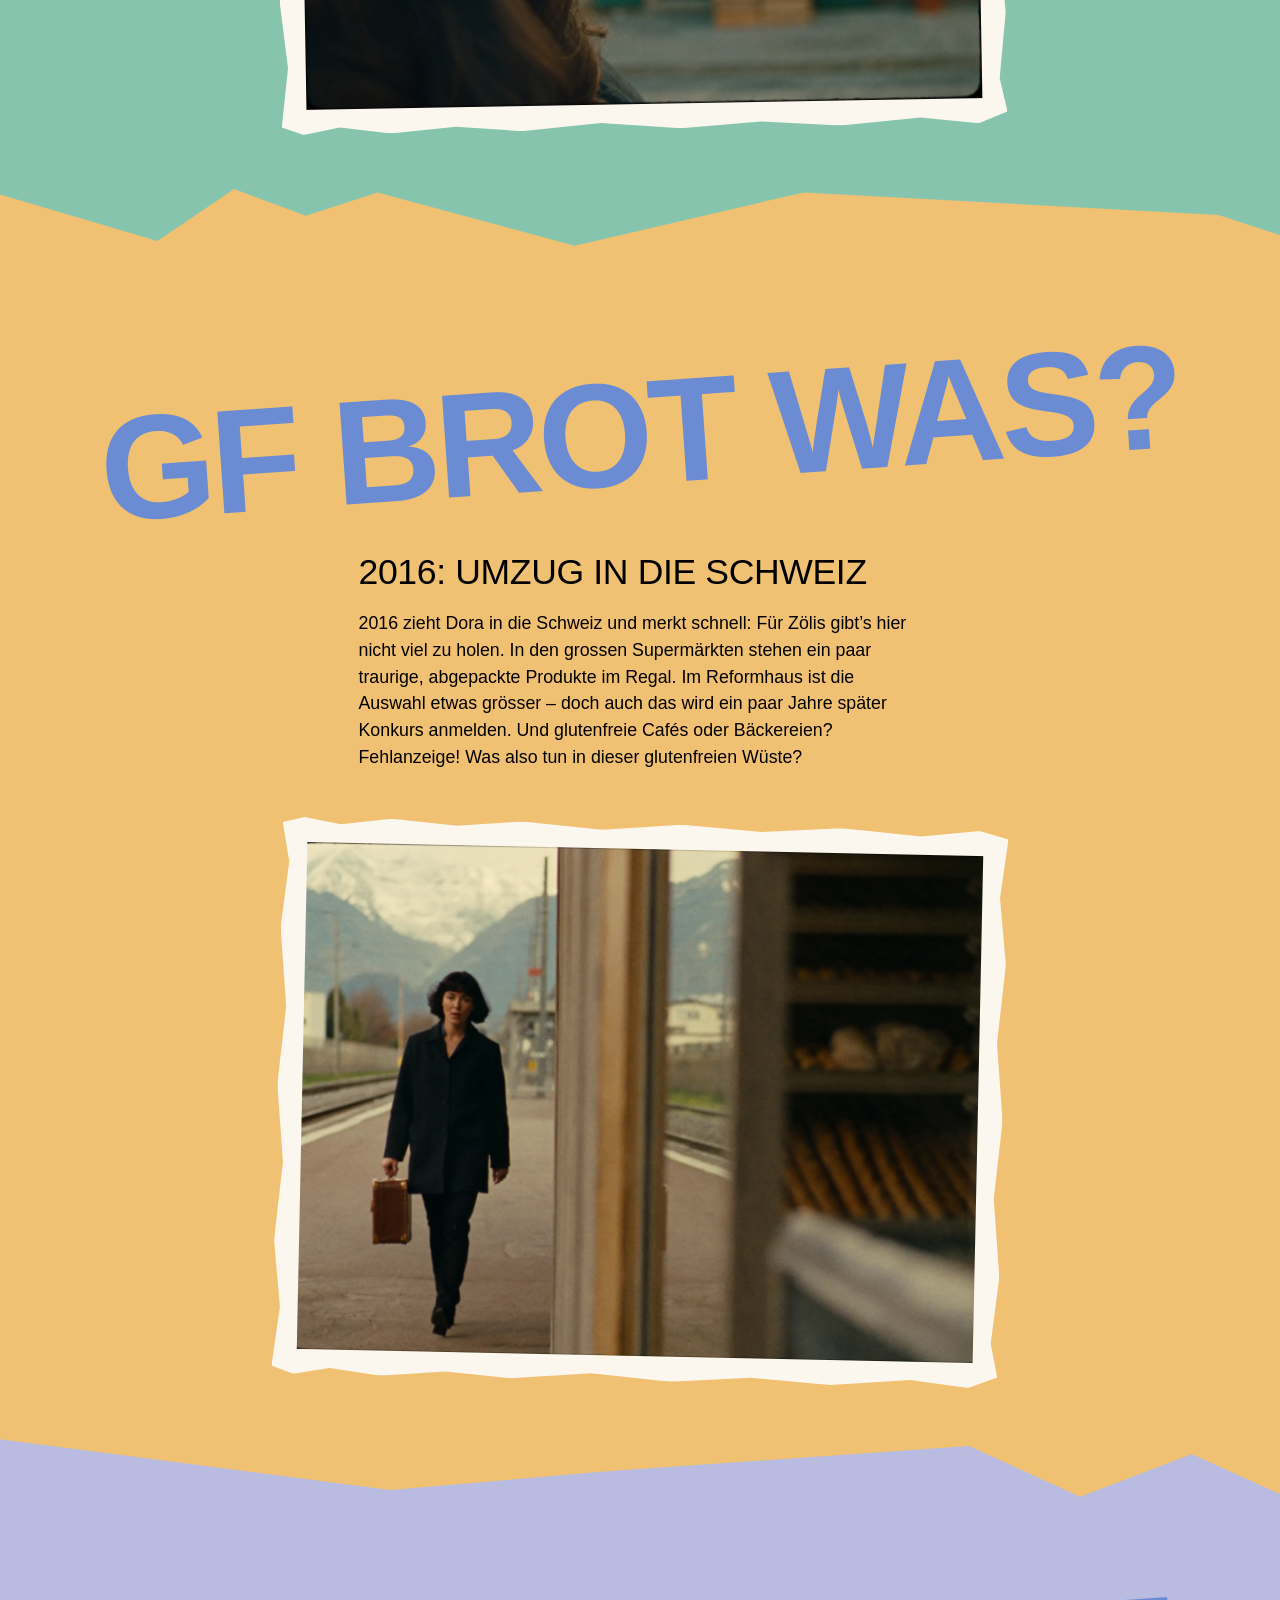
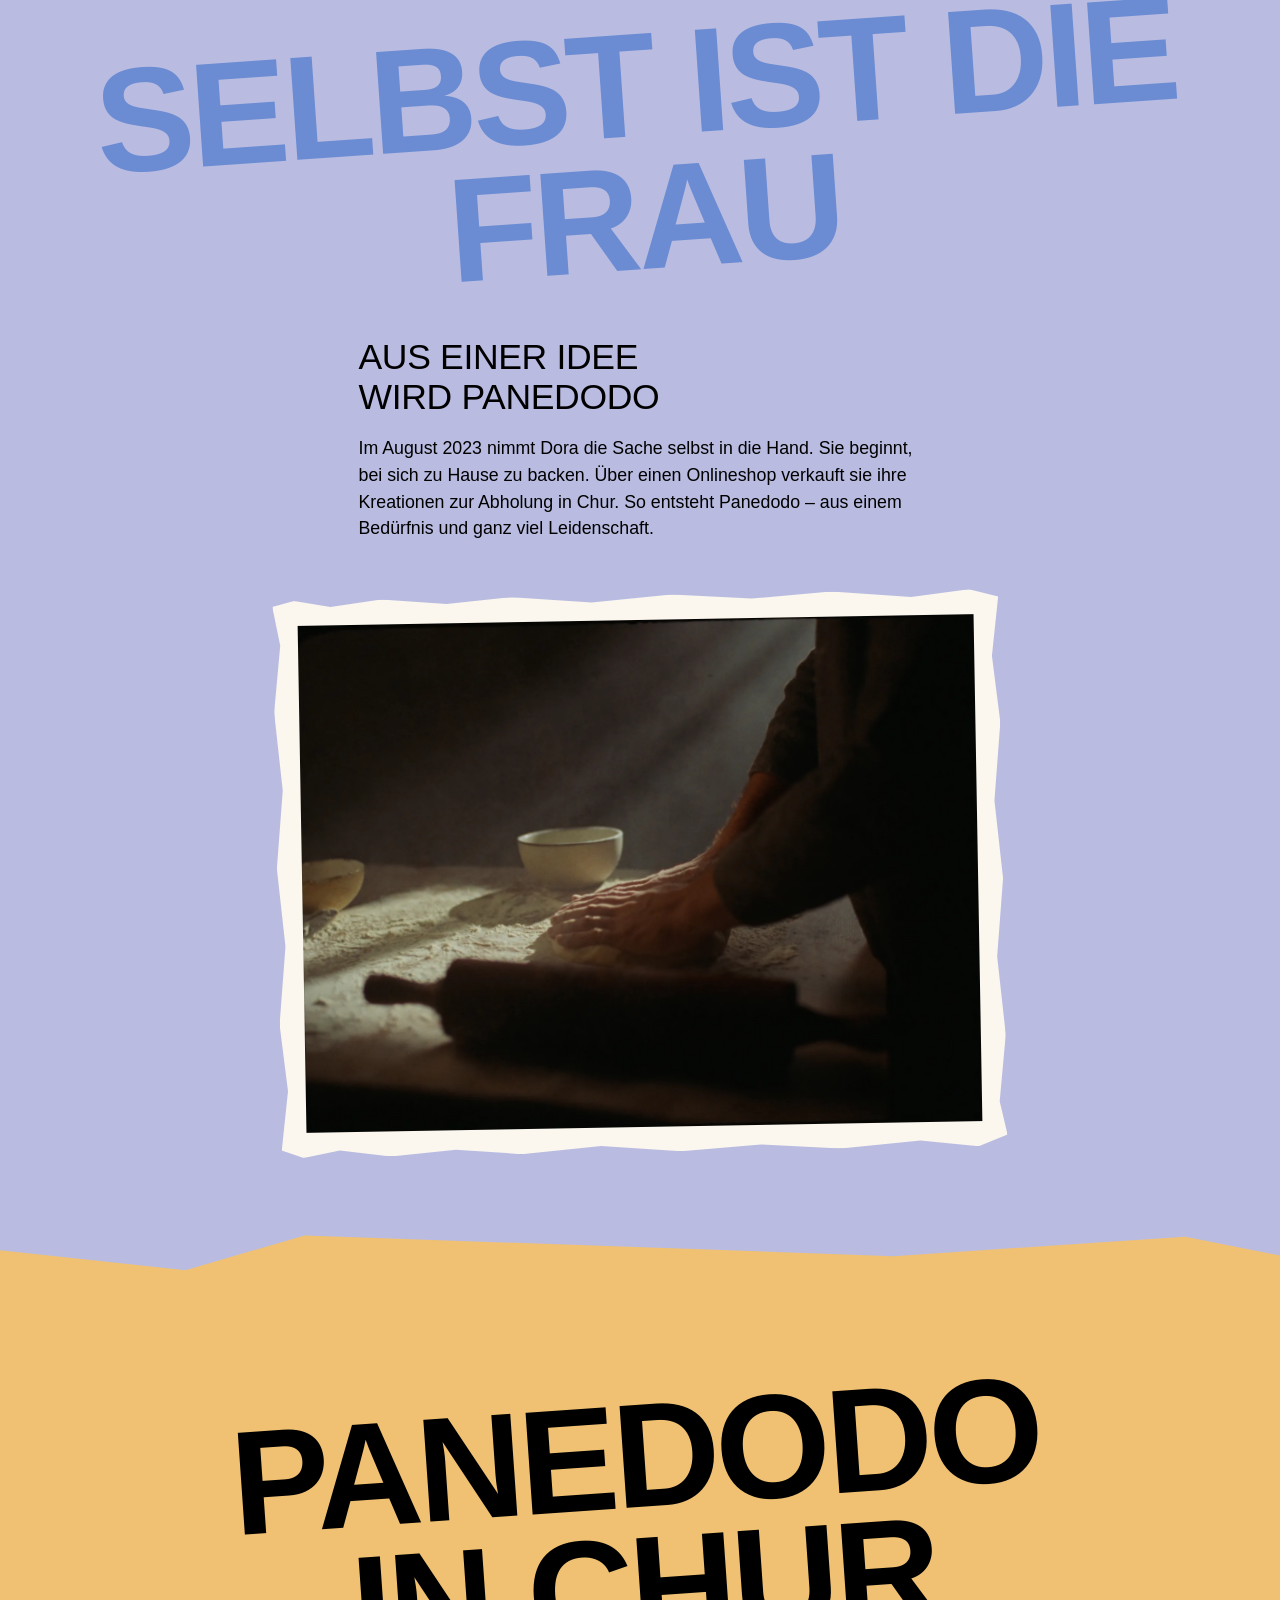
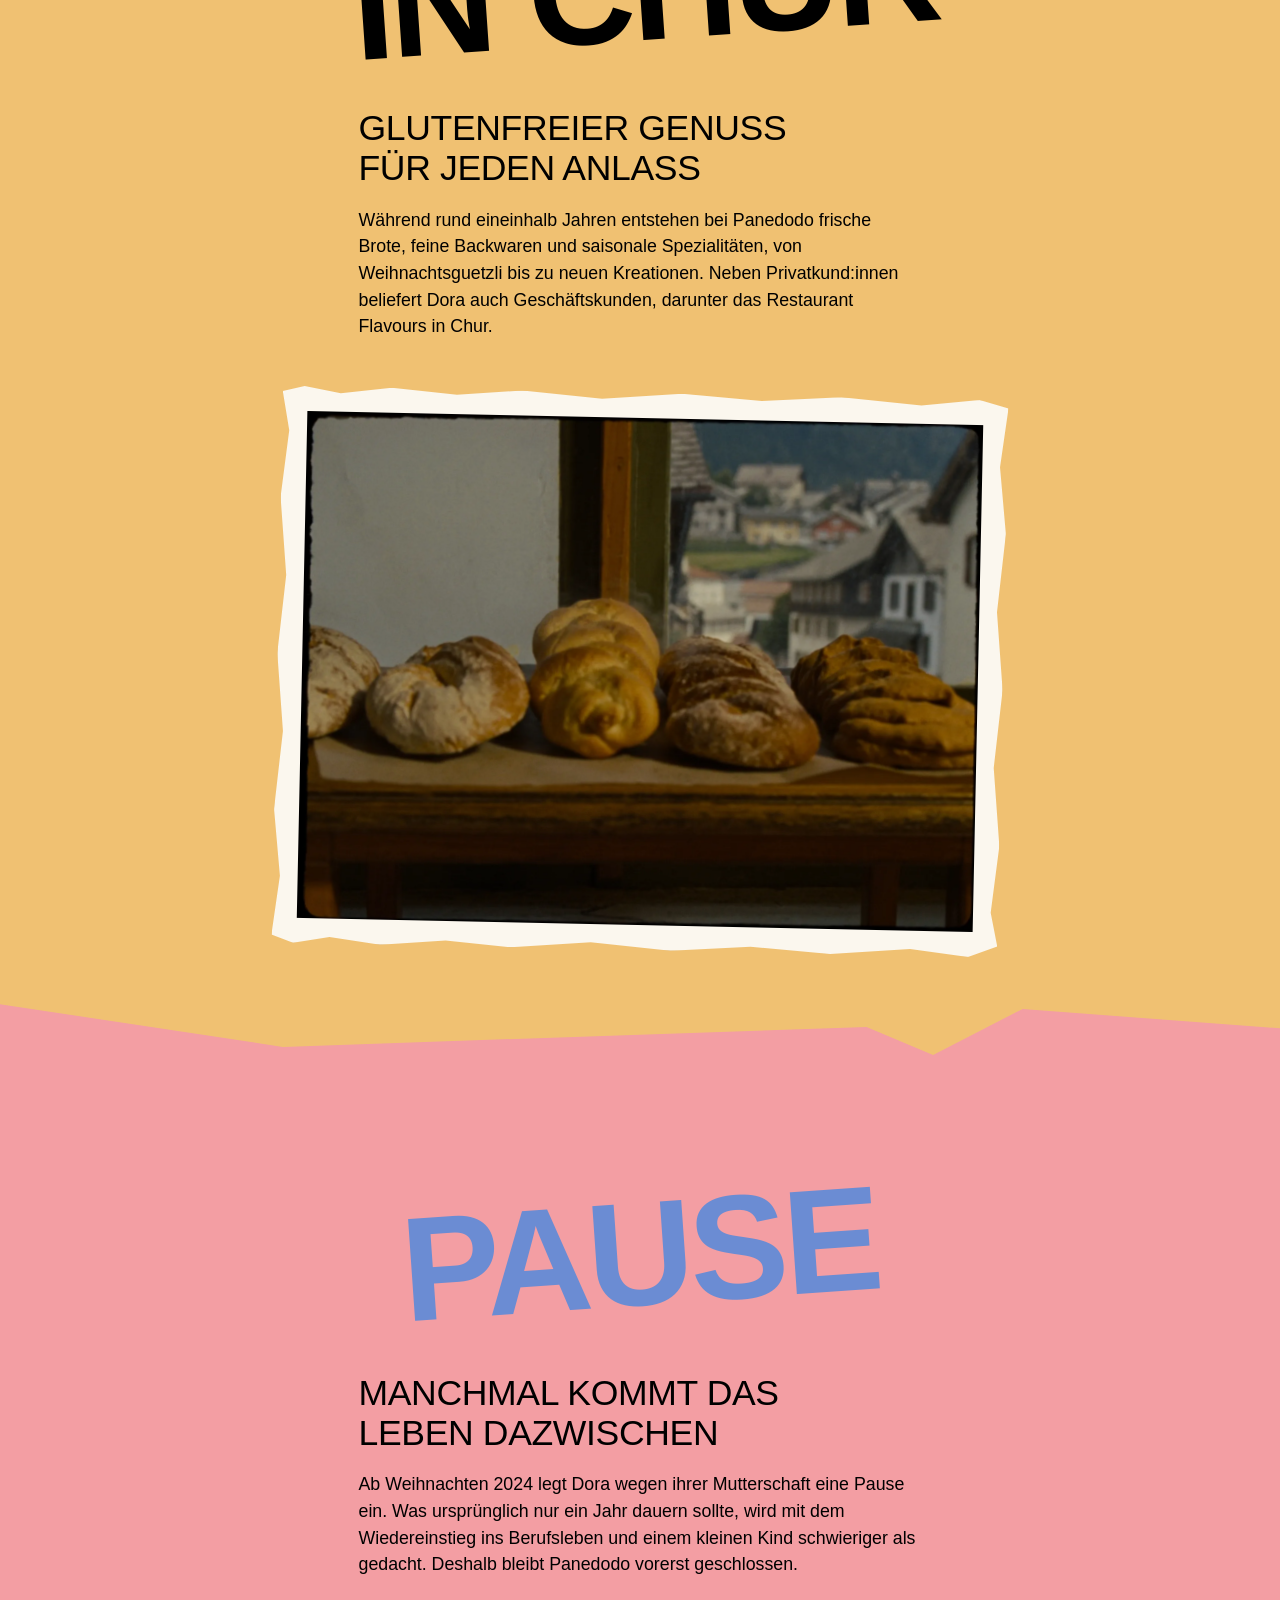
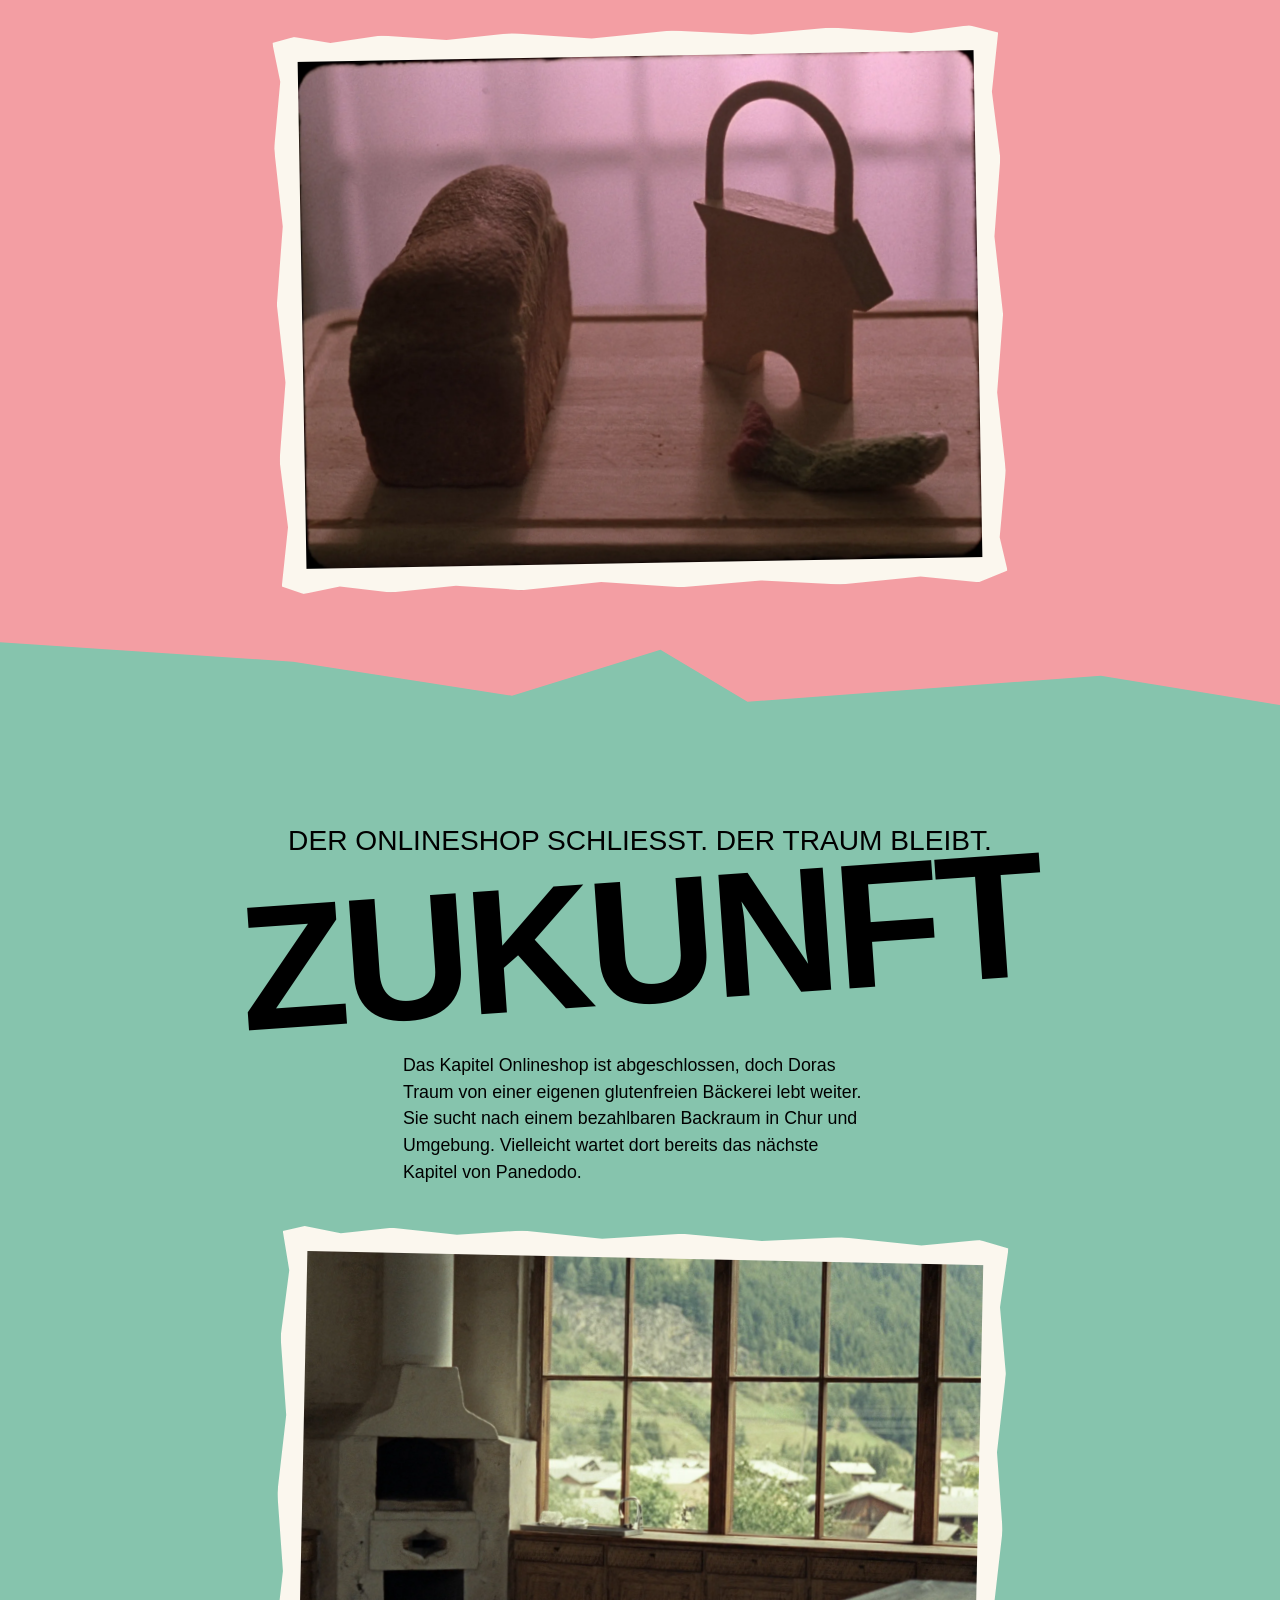
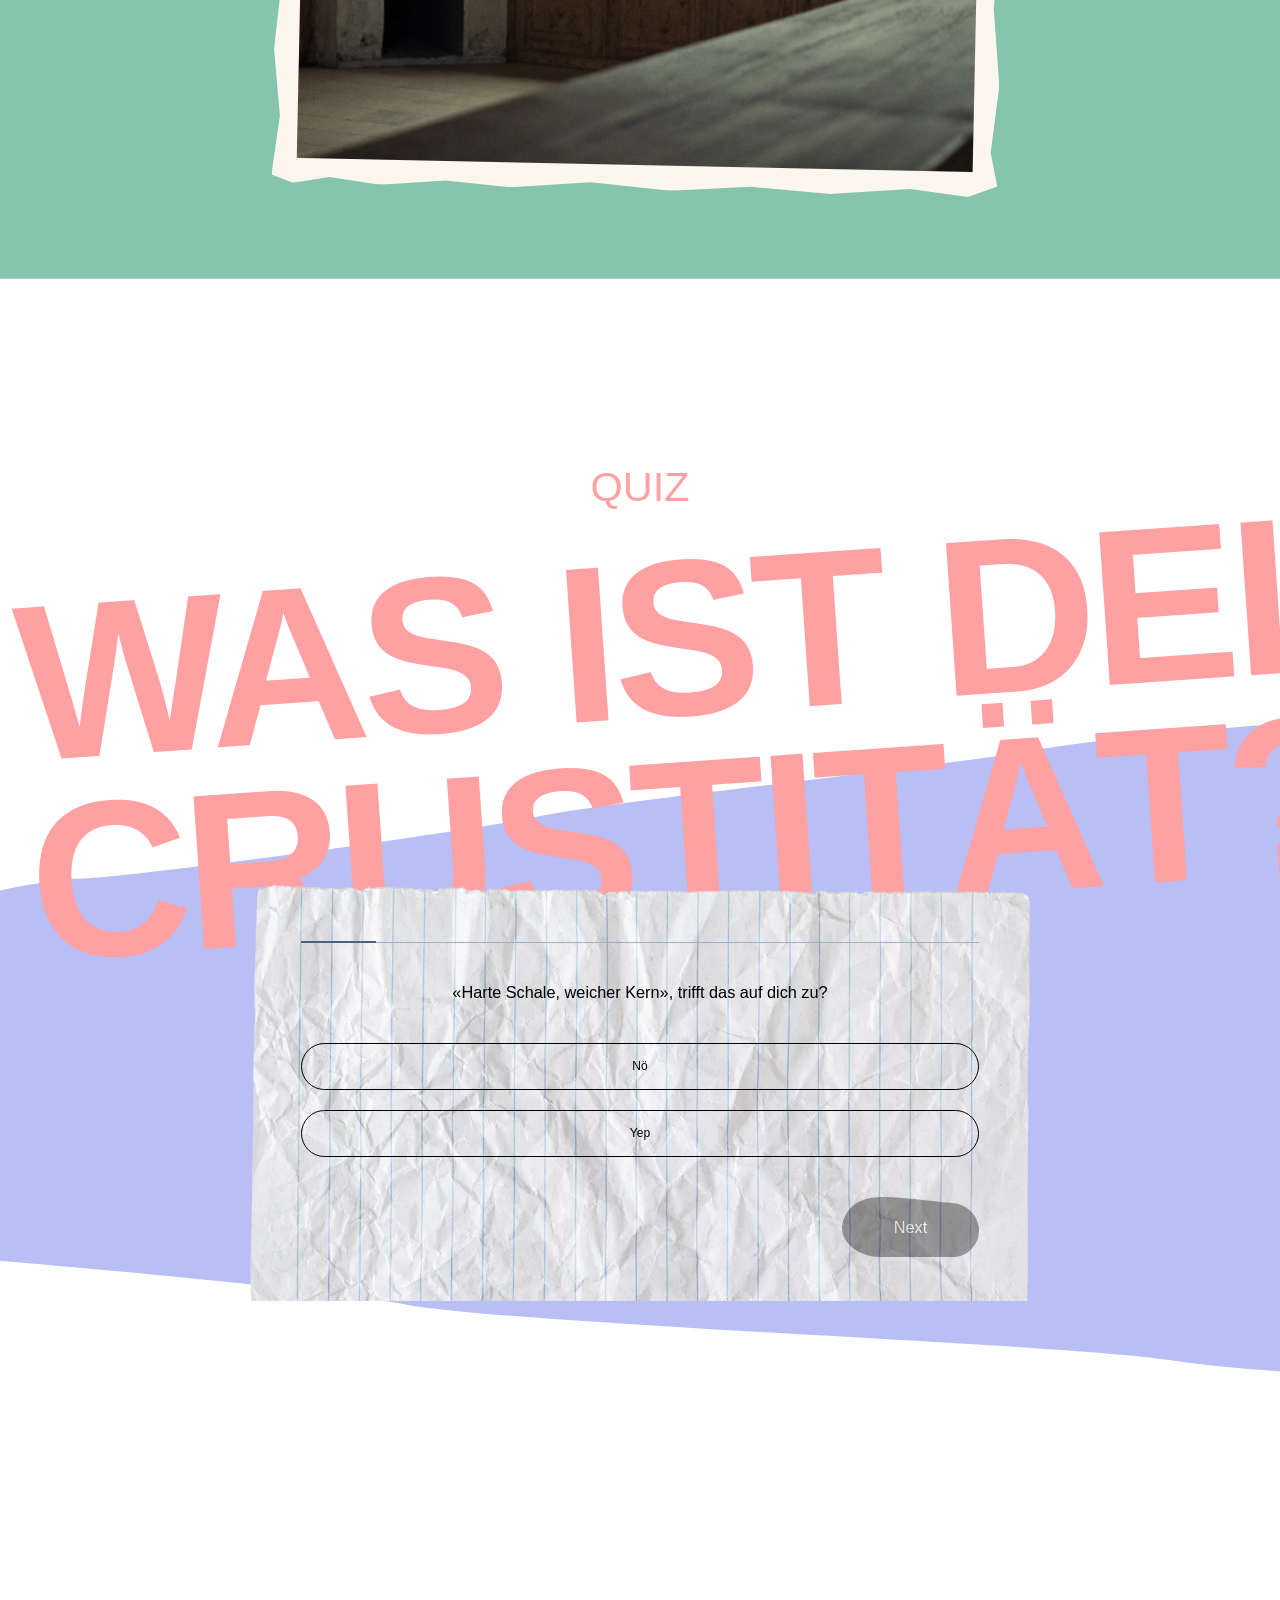
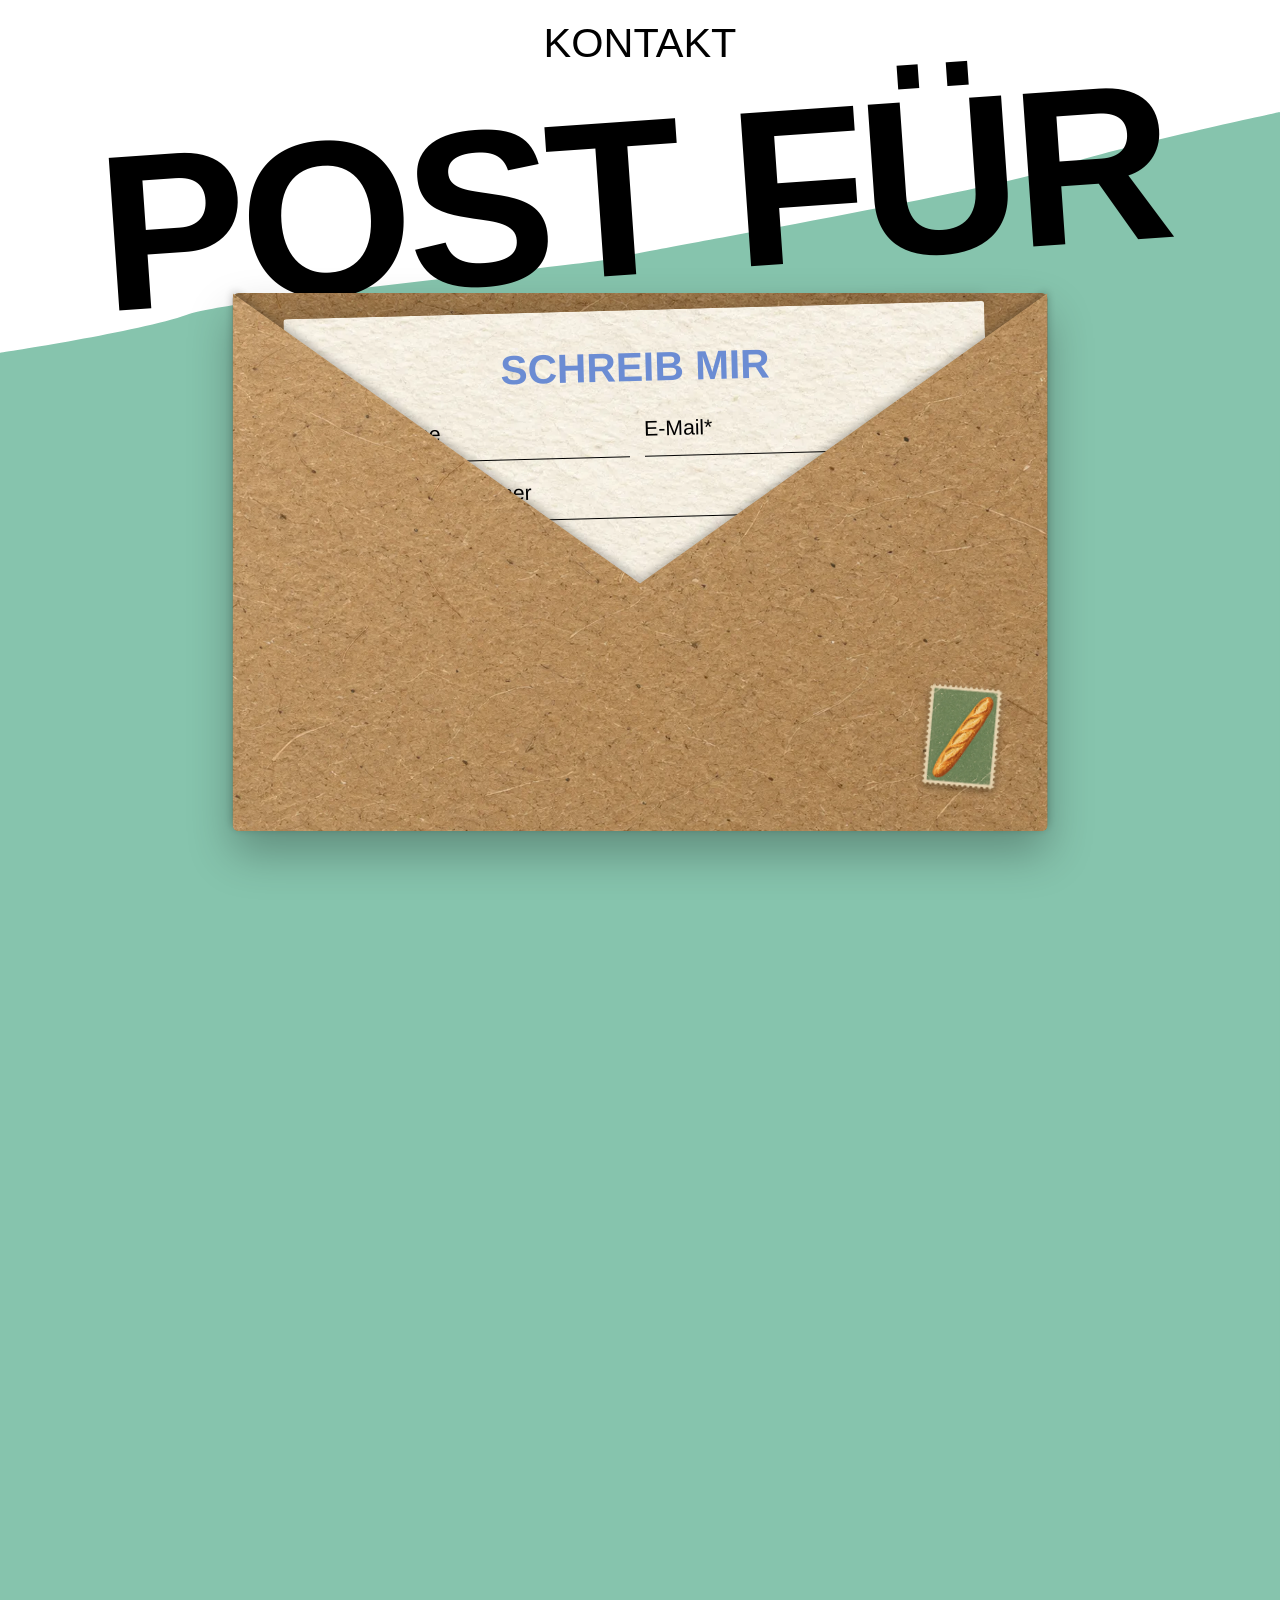
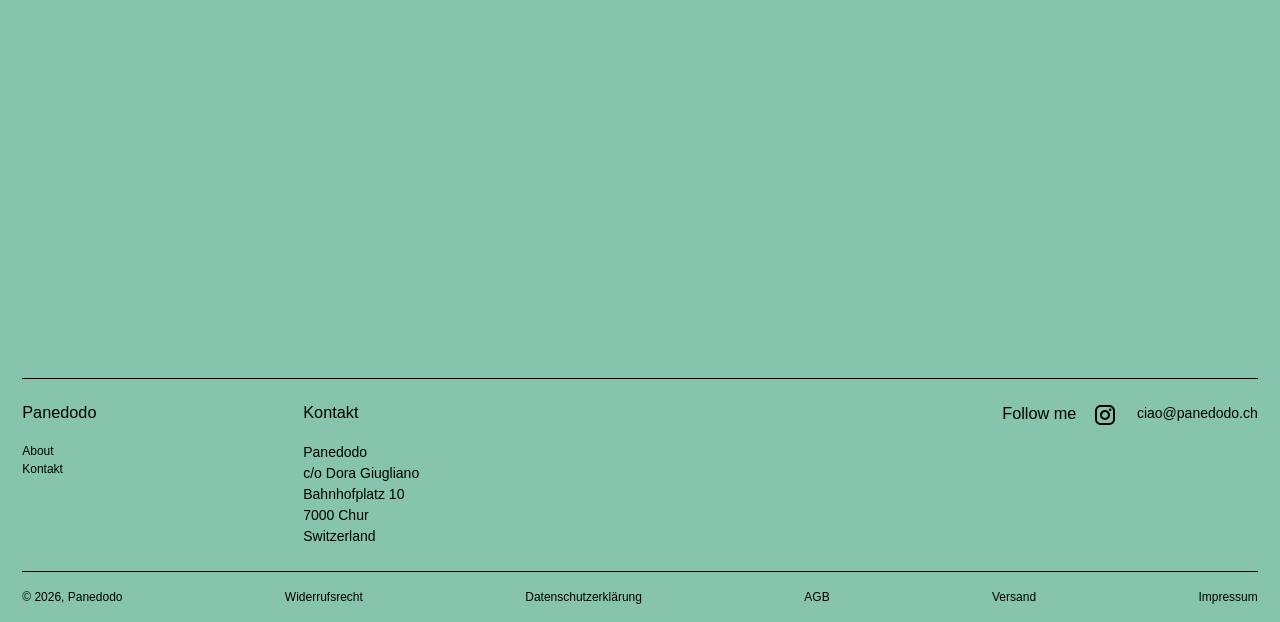
==== commit 0385e6d9: "Smooth scrolling: self-hosted Lenis, eased anchors, soft chapter snapping Co-Authored-By: Claude Son" ====
--- a/index.html
+++ b/index.html
@@ -223,6 +223,7 @@
   <svg viewBox="0 0 24 24" width="28" height="28" aria-hidden="true"><path d="M11 20V7.83l-5.59 5.59L4 12l8-8 8 8-1.41 1.41L13 7.83V20h-2Z" fill="currentColor"/></svg>
 </a>
 
+<script src="js/lenis.min.js" defer></script>
 <script src="js/main.js" defer></script>
 </body>
 </html>
--- a/css/styles.css
+++ b/css/styles.css
@@ -149,19 +149,33 @@
 .legal-page__note { margin-top: 32px; }
 
 /* ---------- Buttons ---------- */
+/* Buttons: organische Blob-Form aus Figma (Expi, Node 94:266); Farbe über --btn-bg, Form als Maske */
 .btn {
+  --btn-bg: var(--c-black); --btn-fg: var(--c-white);
+  position: relative; isolation: isolate;
   display: inline-flex; align-items: center; justify-content: center;
-  padding: 16px 32px;
-  border: 0; border-radius: 30px;
+  padding: 22px 52px;
+  border: 0; border-radius: 0; background: none; color: var(--btn-fg);
   font-size: var(--fs-body); line-height: 1;
   text-decoration: none; cursor: pointer;
-  transition: transform .15s ease, filter .15s ease, opacity .15s ease;
-}
-.btn:hover { transform: translateY(-2px); filter: brightness(1.05); }
+  transition: transform .2s cubic-bezier(.3,.8,.3,1), opacity .15s ease;
+}
+.btn::before {
+  content: ""; position: absolute; inset: 0; z-index: -1;
+  background: var(--btn-bg);
+  -webkit-mask: url("../assets/btn-blob.svg") center / 100% 100% no-repeat;
+  mask: url("../assets/btn-blob.svg") center / 100% 100% no-repeat;
+  transition: transform .35s cubic-bezier(.3,.8,.3,1), filter .2s;
+}
+.btn:hover { transform: translateY(-2px); }
+.btn:hover::before { transform: rotate(-2.5deg) scale(1.05, 1.08); filter: brightness(1.06); }
+.btn:active::before { transform: scale(.97); }
+.btn:focus-visible { outline: 2px solid var(--c-black); outline-offset: 4px; border-radius: 40px; }
 .btn:disabled { opacity: .35; cursor: not-allowed; transform: none; }
-.btn--yellow { background: var(--c-yellow); color: var(--c-black); }
-.btn--black  { background: var(--c-black); color: var(--c-white); }
-.btn--blue   { background: var(--c-blue); color: var(--c-black); }
+.btn:disabled::before { transform: none; }
+.btn--yellow { --btn-bg: var(--c-yellow); --btn-fg: var(--c-black); }
+.btn--black  { --btn-bg: var(--c-black); --btn-fg: var(--c-white); }
+.btn--blue   { --btn-bg: var(--c-blue); --btn-fg: var(--c-black); }
 
 /* ---------- Logo + To-Top ---------- */
 .logo {
@@ -170,14 +184,21 @@
   width: max(calc(81 * var(--u)), 52px);
 }
 .to-top {
-  position: fixed; z-index: 30;
+  position: fixed; z-index: 30; isolation: isolate;
   right: var(--gutter); bottom: var(--gutter);
-  width: 64px; height: 48px; border-radius: 30px;
+  width: 72px; height: 54px; border-radius: 0;
   display: grid; place-items: center;
-  background: var(--c-pink); color: var(--c-white);
+  background: none; color: var(--c-white);
   opacity: 0; pointer-events: none; transform: translateY(10px);
   transition: opacity .2s ease, transform .2s ease;
 }
+.to-top::before {
+  content: ""; position: absolute; inset: 0; z-index: -1; background: var(--c-pink);
+  -webkit-mask: url("../assets/btn-blob.svg") center / 100% 100% no-repeat;
+  mask: url("../assets/btn-blob.svg") center / 100% 100% no-repeat;
+  transition: transform .35s cubic-bezier(.3,.8,.3,1);
+}
+.to-top:hover::before { transform: rotate(-4deg) scale(1.08, 1.12); }
 .to-top.is-visible { opacity: 1; pointer-events: auto; transform: none; }
 
 /* ---------- Hero ---------- */
@@ -462,7 +483,8 @@
   .display { white-space: normal; overflow-wrap: anywhere; }
   .step-title { font-size: 11vw; }
 
-  .btn, .answer { padding: 12px 24px; }
+  .answer { padding: 12px 24px; }
+  .btn { padding: 16px 38px; }
   .answer { font-size: var(--fs-body); }
 
   .hero { min-height: 100vh; min-height: 100svh; padding-top: 250px; padding-bottom: 38vw; }
@@ -780,7 +802,7 @@
 .env__letter > .field, .env__letter .field-row { margin-bottom: 0; }
 .env__letter .field input, .env__letter .field textarea { height: calc(var(--W) * .068); min-height: 40px; padding: 10px 0; font-size: max(1rem, calc(var(--W) * .026)); }
 .env__letter .field textarea { height: calc(var(--W) * .085); resize: none; }
-.env__letter .btn { margin-top: calc(var(--W) * .012); padding: calc(var(--W) * .01) calc(var(--W) * .04); font-size: max(1rem, calc(var(--W) * .022)); }
+.env__letter .btn { margin-top: calc(var(--W) * .012); padding: calc(var(--W) * .016) calc(var(--W) * .055); font-size: max(1rem, calc(var(--W) * .022)); }
 /* Vordere Tasche mit V-Ausschnitt */
 .env__front { inset: 0; z-index: 4; pointer-events: none; filter: drop-shadow(0 -3px 5px rgb(0 0 0 / .28)); }
 .env__front-shape {
@@ -804,3 +826,10 @@
   .kontakt__title { top: calc(80px + 2svh); }
 }
 @media (prefers-reduced-motion: reduce) { .js .kontakt { height: auto; --flap: 1; --rise: 1; --form: 1; --drop: 0; } .js .kontakt__pin { position: relative; } }
+
+/* ---------- Smooth Scrolling (Lenis) ---------- */
+html.lenis, html.lenis body { height: auto; }
+.lenis.lenis-smooth { scroll-behavior: auto !important; }
+.lenis.lenis-stopped { overflow: hidden; }
+/* Einrasten übernimmt Lenis weich (siehe main.js), natives Snap würde dagegen arbeiten */
+html.lenis { scroll-snap-type: none; }
